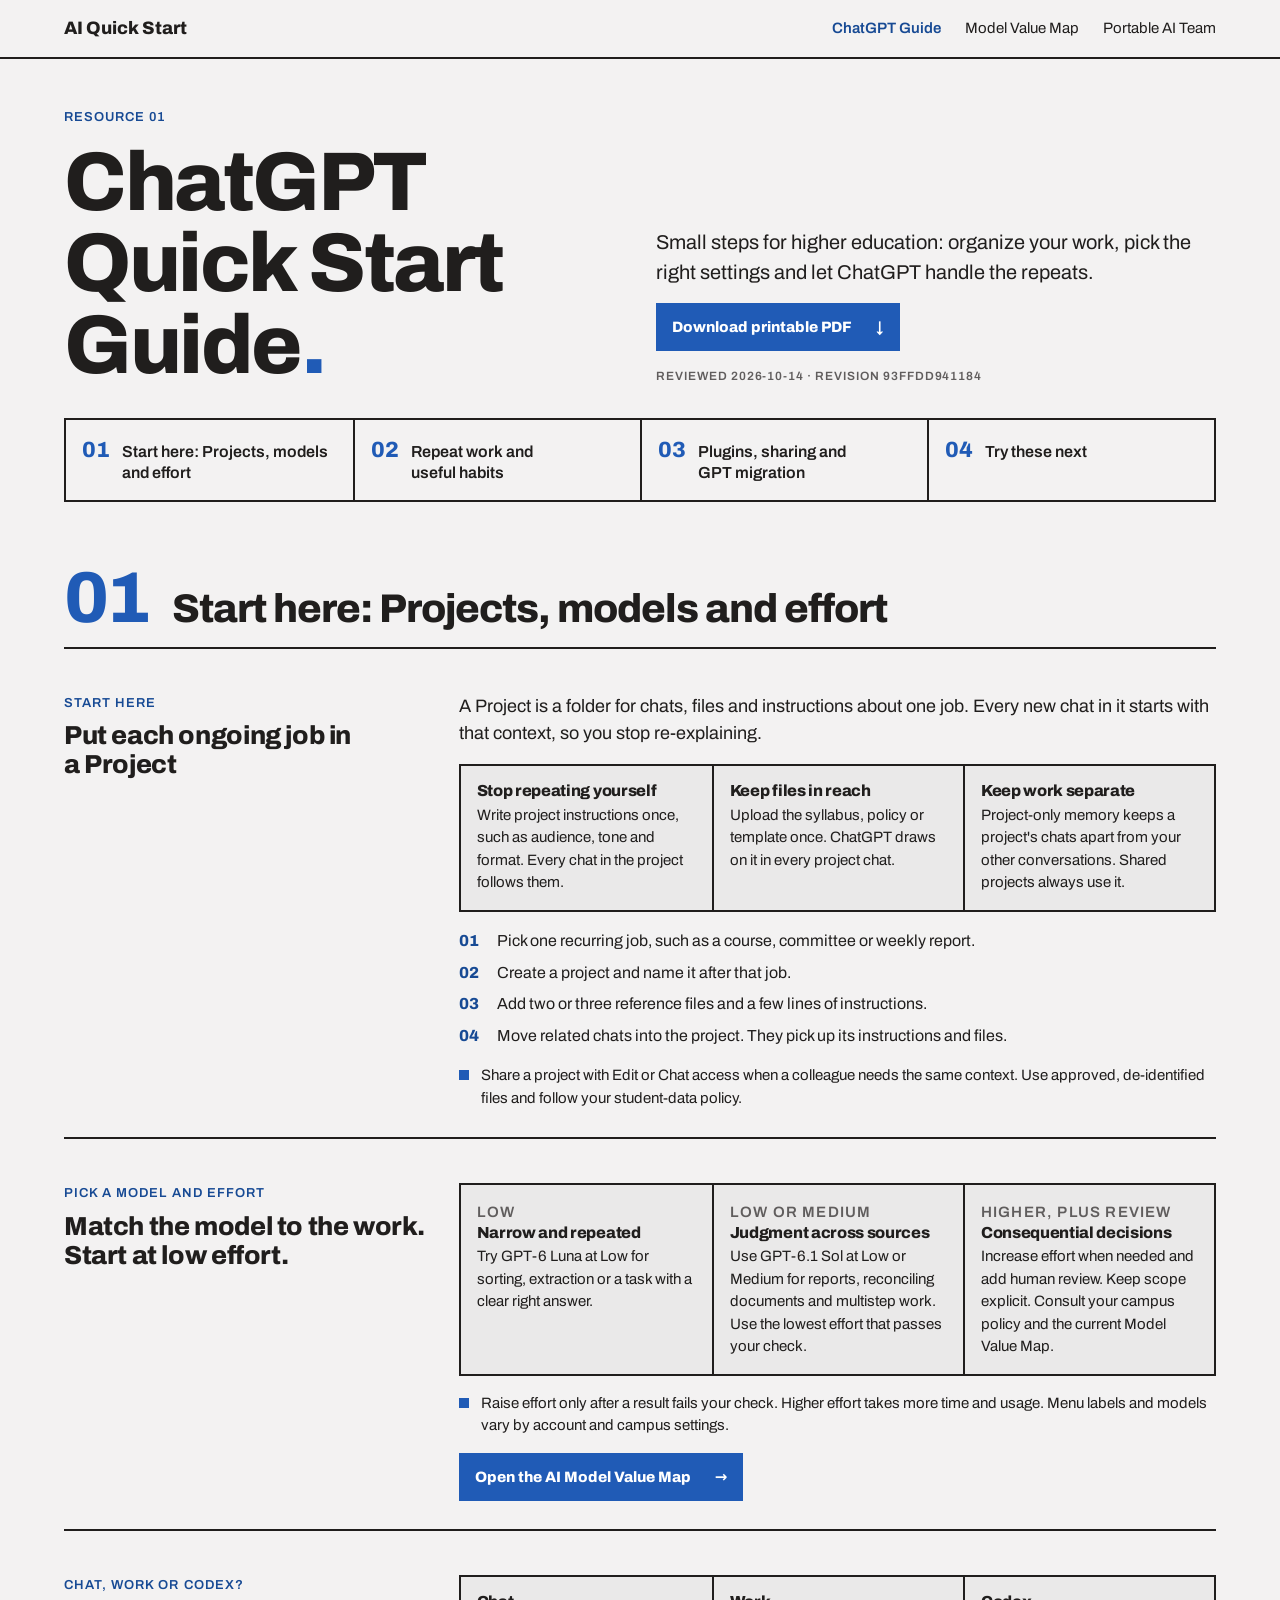
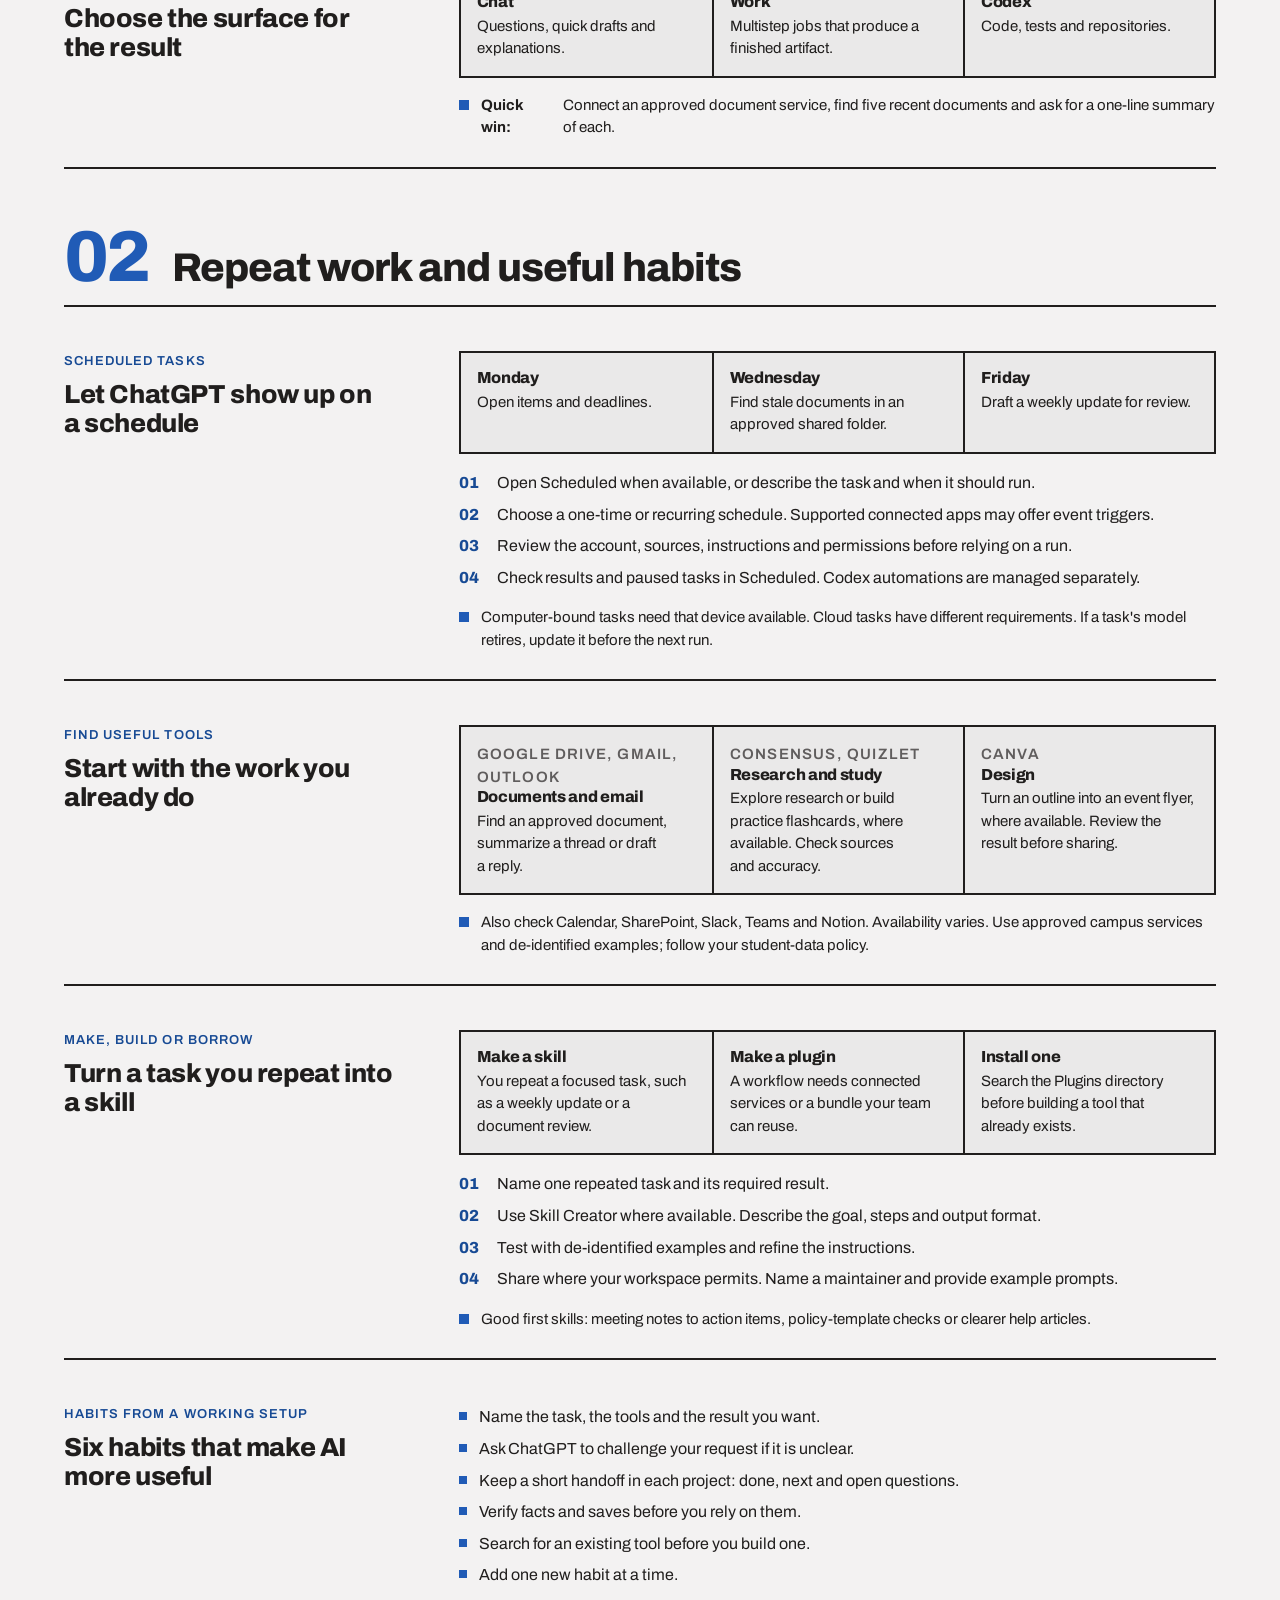
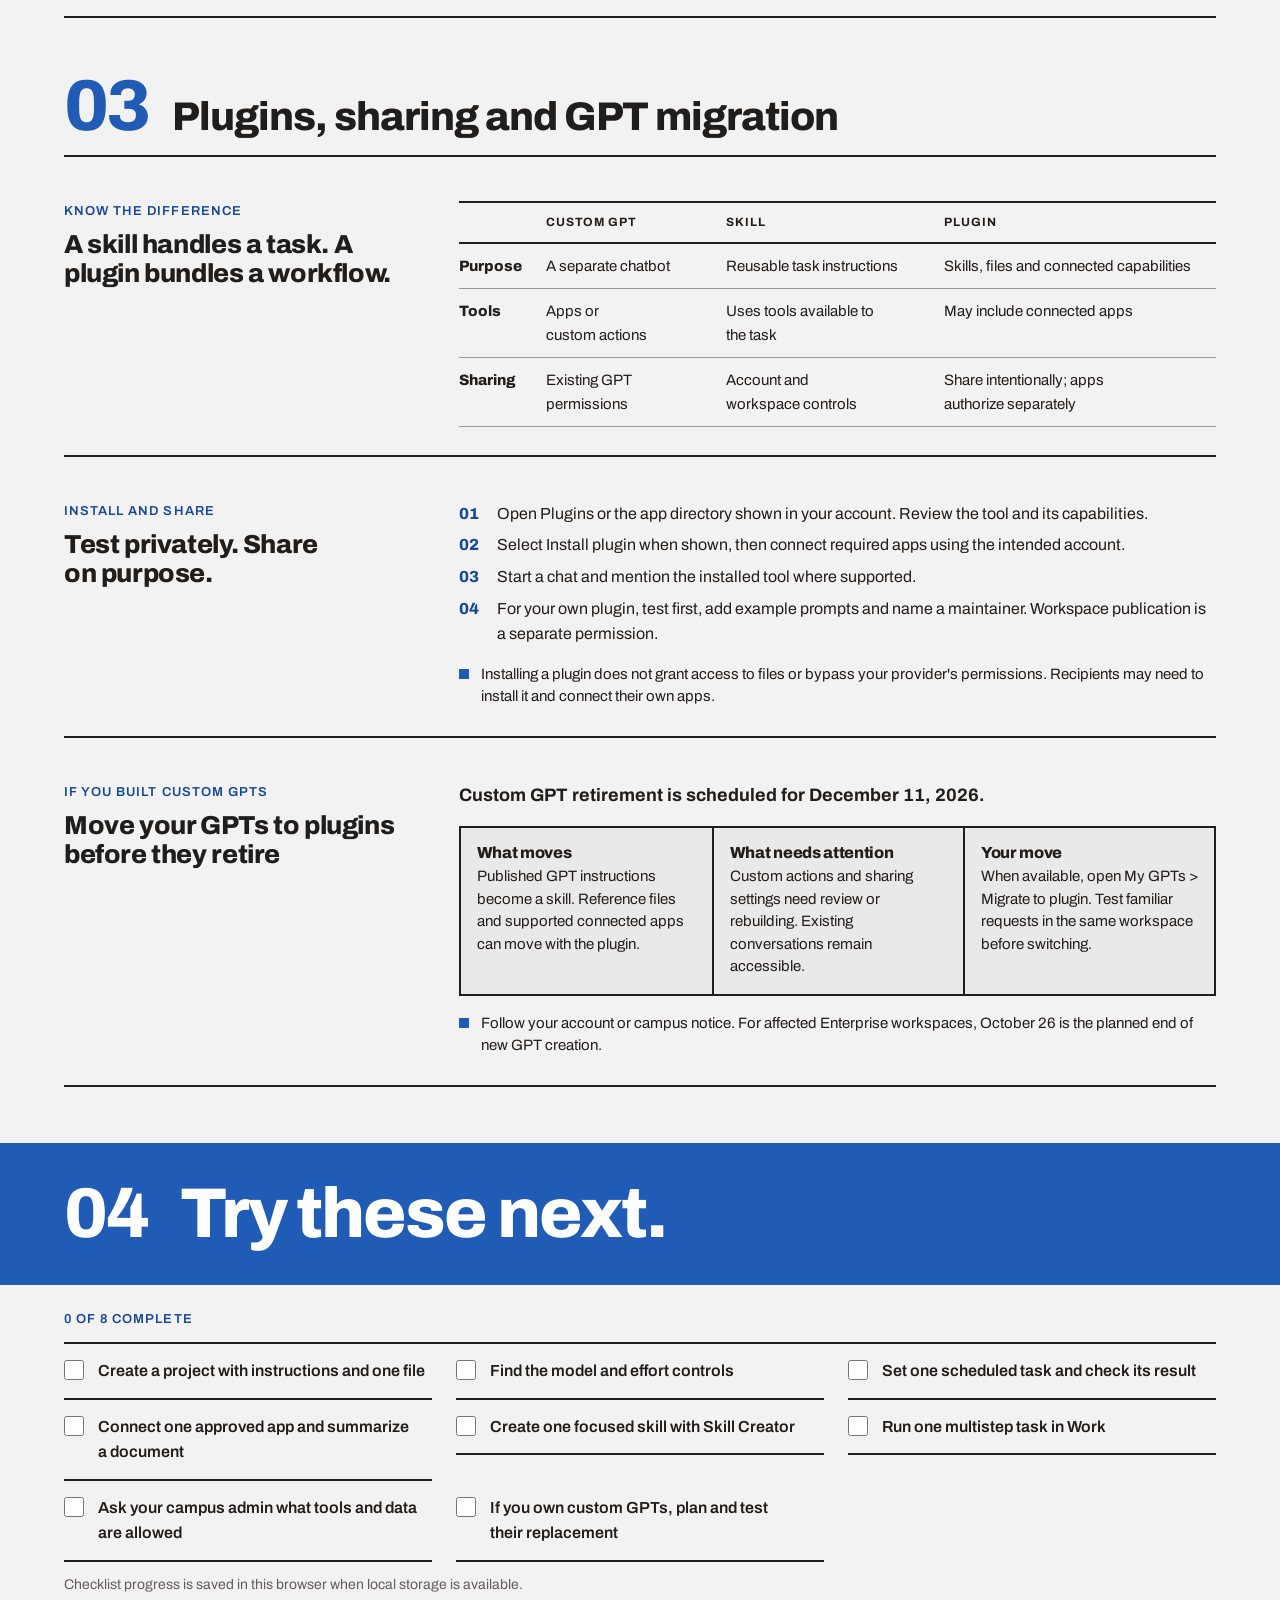
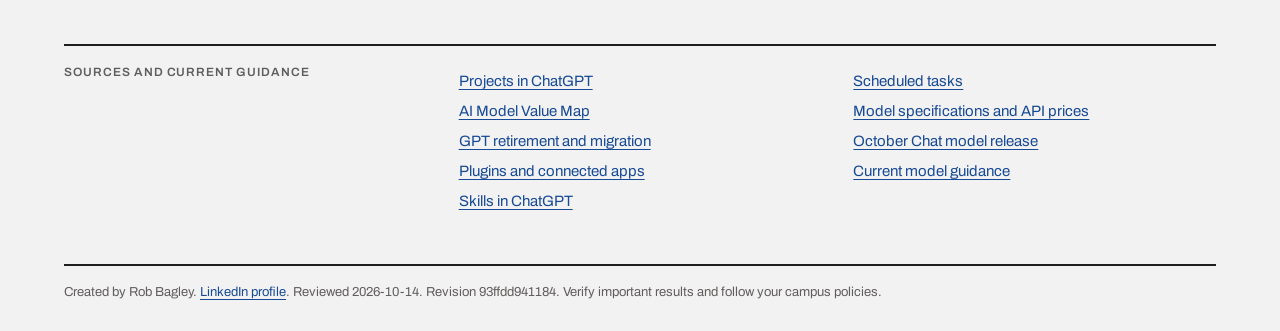
==== docs/chatgpt-quick-start-guide/index.html @ 32890294 "Redesign printable handout: first-week panel, numbered sections, step columns, callouts Layout follo" ====
<!doctype html><html lang="en"><head><meta charset="utf-8"><meta name="viewport" content="width=device-width,initial-scale=1"><title>ChatGPT Quick Start Guide</title><meta name="description" content="Small steps for higher education: organize your work, pick the right settings and let ChatGPT handle the repeats."><link rel="icon" href="../favicon.ico"><link rel="icon" type="image/svg+xml" href="../favicon.svg"><link rel="preload" href="../assets/fonts/archivo.woff2" as="font" type="font/woff2" crossorigin><link rel="stylesheet" href="../assets/rob-personal.css"><link rel="stylesheet" href="../assets/site.css"><script defer src="../assets/guide.js"></script></head><body><a class="rp-skip" href="#main">Skip to content</a><nav class="rp-nav" aria-label="Main"><a class="rp-brand" href="../index.html">AI Quick Start</a><a href="../chatgpt-quick-start-guide/" aria-current="page">ChatGPT Guide</a><a href="https://robbagley-afk.github.io/model-value-map/">Model Value Map</a><a href="https://your-portable-ai-team.airy-emu-9499.chatgpt.site/">Portable AI Team</a></nav><main id="main"><div class="rp-page"><section class="rp-hero"><div class="rp-hero-title"><div class="rp-kicker">Resource 01</div><h1 class="rp-display">ChatGPT Quick Start Guide<span class="rp-dot">.</span></h1></div><div class="guide-lede"><p class="rp-lede">Small steps for higher education: organize your work, pick the right settings and let ChatGPT handle the repeats.</p><a class="rp-btn rp-btn-primary no-print" href="../ChatGPT-Quick-Start-Guide.pdf">Download printable PDF<span aria-hidden="true">↓</span></a><p class="rp-label">Reviewed 2026-10-14 · Revision 93ffdd941184</p></div></section><nav class="rp-grid rp-boxed toc" aria-label="In this guide" style="--rp-cell:200px"><a href="#part-1"><span class="toc-num">01</span>Start here: Projects, models and effort</a><a href="#part-2"><span class="toc-num">02</span>Repeat work and useful habits</a><a href="#part-3"><span class="toc-num">03</span>Plugins, sharing and GPT migration</a><a href="#checklist"><span class="toc-num">04</span>Try these next</a></nav><article class="rp-section chapter" id="part-1"><div class="rp-section-head"><span class="rp-num">01</span><h2>Start here: Projects, models and effort</h2></div><section class="topic" id="projects"><div class="topic-head"><div class="rp-kicker">Start here</div><h3>Put each ongoing job in a Project</h3></div><div class="topic-body"><p class="intro">A Project is a folder for chats, files and instructions about one job. Every new chat in it starts with that context, so you stop re-explaining.</p><div class="rp-grid rp-boxed cards"><div class="rp-tinted"><h4>Stop repeating yourself</h4><p>Write project instructions once, such as audience, tone and format. Every chat in the project follows them.</p></div><div class="rp-tinted"><h4>Keep files in reach</h4><p>Upload the syllabus, policy or template once. ChatGPT draws on it in every project chat.</p></div><div class="rp-tinted"><h4>Keep work separate</h4><p>Project-only memory keeps a project&#x27;s chats apart from your other conversations. Shared projects always use it.</p></div></div><ol class="rp-steps"><li>Pick one recurring job, such as a course, committee or weekly report.</li><li>Create a project and name it after that job.</li><li>Add two or three reference files and a few lines of instructions.</li><li>Move related chats into the project. They pick up its instructions and files.</li></ol><p class="rp-note">Share a project with Edit or Chat access when a colleague needs the same context. Use approved, de-identified files and follow your student-data policy.</p></div></section><section class="topic" id="models"><div class="topic-head"><div class="rp-kicker">Pick a model and effort</div><h3>Match the model to the work. Start at low effort.</h3></div><div class="topic-body"><div class="rp-grid rp-boxed cards"><div class="rp-tinted"><p class="rp-label">Low</p><h4>Narrow and repeated</h4><p>Try GPT-6 Luna at Low for sorting, extraction or a task with a clear right answer.</p></div><div class="rp-tinted"><p class="rp-label">Low or Medium</p><h4>Judgment across sources</h4><p>Use GPT-6.1 Sol at Low or Medium for reports, reconciling documents and multistep work. Use the lowest effort that passes your check.</p></div><div class="rp-tinted"><p class="rp-label">Higher, plus review</p><h4>Consequential decisions</h4><p>Increase effort when needed and add human review. Keep scope explicit. Consult your campus policy and the current Model Value Map.</p></div></div><p class="rp-note">Raise effort only after a result fails your check. Higher effort takes more time and usage. Menu labels and models vary by account and campus settings.</p><p><a class="rp-btn rp-btn-primary" href="https://robbagley-afk.github.io/model-value-map/">Open the AI Model Value Map<span aria-hidden="true">→</span></a></p></div></section><section class="topic" id="modes"><div class="topic-head"><div class="rp-kicker">Chat, Work or Codex?</div><h3>Choose the surface for the result</h3></div><div class="topic-body"><div class="rp-grid rp-boxed cards"><div class="rp-tinted"><h4>Chat</h4><p>Questions, quick drafts and explanations.</p></div><div class="rp-tinted"><h4>Work</h4><p>Multistep jobs that produce a finished artifact.</p></div><div class="rp-tinted"><h4>Codex</h4><p>Code, tests and repositories.</p></div></div><p class="rp-note"><strong>Quick win:</strong> Connect an approved document service, find five recent documents and ask for a one-line summary of each.</p></div></section></article><article class="rp-section chapter" id="part-2"><div class="rp-section-head"><span class="rp-num">02</span><h2>Repeat work and useful habits</h2></div><section class="topic" id="schedule"><div class="topic-head"><div class="rp-kicker">Scheduled tasks</div><h3>Let ChatGPT show up on a schedule</h3></div><div class="topic-body"><div class="rp-grid rp-boxed cards"><div class="rp-tinted"><h4>Monday</h4><p>Open items and deadlines.</p></div><div class="rp-tinted"><h4>Wednesday</h4><p>Find stale documents in an approved shared folder.</p></div><div class="rp-tinted"><h4>Friday</h4><p>Draft a weekly update for review.</p></div></div><ol class="rp-steps"><li>Open Scheduled when available, or describe the task and when it should run.</li><li>Choose a one-time or recurring schedule. Supported connected apps may offer event triggers.</li><li>Review the account, sources, instructions and permissions before relying on a run.</li><li>Check results and paused tasks in Scheduled. Codex automations are managed separately.</li></ol><p class="rp-note">Computer-bound tasks need that device available. Cloud tasks have different requirements. If a task&#x27;s model retires, update it before the next run.</p></div></section><section class="topic" id="tools"><div class="topic-head"><div class="rp-kicker">Find useful tools</div><h3>Start with the work you already do</h3></div><div class="topic-body"><div class="rp-grid rp-boxed cards"><div class="rp-tinted"><p class="rp-label">Google Drive, Gmail, Outlook</p><h4>Documents and email</h4><p>Find an approved document, summarize a thread or draft a reply.</p></div><div class="rp-tinted"><p class="rp-label">Consensus, Quizlet</p><h4>Research and study</h4><p>Explore research or build practice flashcards, where available. Check sources and accuracy.</p></div><div class="rp-tinted"><p class="rp-label">Canva</p><h4>Design</h4><p>Turn an outline into an event flyer, where available. Review the result before sharing.</p></div></div><p class="rp-note">Also check Calendar, SharePoint, Slack, Teams and Notion. Availability varies. Use approved campus services and de-identified examples; follow your student-data policy.</p></div></section><section class="topic" id="build"><div class="topic-head"><div class="rp-kicker">Make, build or borrow</div><h3>Turn a task you repeat into a skill</h3></div><div class="topic-body"><div class="rp-grid rp-boxed cards"><div class="rp-tinted"><h4>Make a skill</h4><p>You repeat a focused task, such as a weekly update or a document review.</p></div><div class="rp-tinted"><h4>Make a plugin</h4><p>A workflow needs connected services or a bundle your team can reuse.</p></div><div class="rp-tinted"><h4>Install one</h4><p>Search the Plugins directory before building a tool that already exists.</p></div></div><ol class="rp-steps"><li>Name one repeated task and its required result.</li><li>Use Skill Creator where available. Describe the goal, steps and output format.</li><li>Test with de-identified examples and refine the instructions.</li><li>Share where your workspace permits. Name a maintainer and provide example prompts.</li></ol><p class="rp-note">Good first skills: meeting notes to action items, policy-template checks or clearer help articles.</p></div></section><section class="topic" id="habits"><div class="topic-head"><div class="rp-kicker">Habits from a working setup</div><h3>Six habits that make AI more useful</h3></div><div class="topic-body"><ul class="bullets"><li>Name the task, the tools and the result you want.</li><li>Ask ChatGPT to challenge your request if it is unclear.</li><li>Keep a short handoff in each project: done, next and open questions.</li><li>Verify facts and saves before you rely on them.</li><li>Search for an existing tool before you build one.</li><li>Add one new habit at a time.</li></ul></div></section></article><article class="rp-section chapter" id="part-3"><div class="rp-section-head"><span class="rp-num">03</span><h2>Plugins, sharing and GPT migration</h2></div><section class="topic" id="difference"><div class="topic-head"><div class="rp-kicker">Know the difference</div><h3>A skill handles a task. A plugin bundles a workflow.</h3></div><div class="topic-body"><div class="rp-table-wrap"><table class="rp-table"><thead><tr><th scope="col"></th><th scope="col">Custom GPT</th><th scope="col">Skill</th><th scope="col">Plugin</th></tr></thead><tbody><tr><th scope="row">Purpose</th><td>A separate chatbot</td><td>Reusable task instructions</td><td>Skills, files and connected capabilities</td></tr><tr><th scope="row">Tools</th><td>Apps or custom actions</td><td>Uses tools available to the task</td><td>May include connected apps</td></tr><tr><th scope="row">Sharing</th><td>Existing GPT permissions</td><td>Account and workspace controls</td><td>Share intentionally; apps authorize separately</td></tr></tbody></table></div></div></section><section class="topic" id="install"><div class="topic-head"><div class="rp-kicker">Install and share</div><h3>Test privately. Share on purpose.</h3></div><div class="topic-body"><ol class="rp-steps"><li>Open Plugins or the app directory shown in your account. Review the tool and its capabilities.</li><li>Select Install plugin when shown, then connect required apps using the intended account.</li><li>Start a chat and mention the installed tool where supported.</li><li>For your own plugin, test first, add example prompts and name a maintainer. Workspace publication is a separate permission.</li></ol><p class="rp-note">Installing a plugin does not grant access to files or bypass your provider&#x27;s permissions. Recipients may need to install it and connect their own apps.</p></div></section><section class="topic" id="migration"><div class="topic-head"><div class="rp-kicker">If you built custom GPTs</div><h3>Move your GPTs to plugins before they retire</h3></div><div class="topic-body"><p class="intro"><strong>Custom GPT retirement is scheduled for December 11, 2026.</strong></p><div class="rp-grid rp-boxed cards"><div class="rp-tinted"><h4>What moves</h4><p>Published GPT instructions become a skill. Reference files and supported connected apps can move with the plugin.</p></div><div class="rp-tinted"><h4>What needs attention</h4><p>Custom actions and sharing settings need review or rebuilding. Existing conversations remain accessible.</p></div><div class="rp-tinted"><h4>Your move</h4><p>When available, open My GPTs &gt; Migrate to plugin. Test familiar requests in the same workspace before switching.</p></div></div><p class="rp-note">Follow your account or campus notice. For affected Enterprise workspaces, October 26 is the planned end of new GPT creation.</p></div></section></article></div><section class="rp-band" id="checklist"><div class="rp-band-inner"><span class="rp-band-big" aria-hidden="true">04</span><h2 class="rp-band-big">Try these next.</h2></div></section><div class="rp-page after-band"><p class="rp-kicker progress" data-progress aria-live="polite">0 of 8 complete</p><ul class="checks"><li><label class="rp-check"><input type="checkbox" data-check="project"><span>Create a project with instructions and one file</span></label></li><li><label class="rp-check"><input type="checkbox" data-check="controls"><span>Find the model and effort controls</span></label></li><li><label class="rp-check"><input type="checkbox" data-check="schedule"><span>Set one scheduled task and check its result</span></label></li><li><label class="rp-check"><input type="checkbox" data-check="connect"><span>Connect one approved app and summarize a document</span></label></li><li><label class="rp-check"><input type="checkbox" data-check="skill"><span>Create one focused skill with Skill Creator</span></label></li><li><label class="rp-check"><input type="checkbox" data-check="work"><span>Run one multistep task in Work</span></label></li><li><label class="rp-check"><input type="checkbox" data-check="policy"><span>Ask your campus admin what tools and data are allowed</span></label></li><li><label class="rp-check"><input type="checkbox" data-check="migrate"><span>If you own custom GPTs, plan and test their replacement</span></label></li></ul><p class="meta">Checklist progress is saved in this browser when local storage is available.</p><section class="sources"><h2 class="rp-label">Sources and current guidance</h2><ul class="source-list"><li><a href="https://help.openai.com/en/articles/10169521-projects-in-chatgpt">Projects in ChatGPT</a></li><li><a href="https://robbagley-afk.github.io/model-value-map/">AI Model Value Map</a></li><li><a href="https://help.openai.com/en/articles/20001519-custom-gpt-retirement-and-migration-faq">GPT retirement and migration</a></li><li><a href="https://help.openai.com/en/articles/20001256-plugins-in-chatgpt">Plugins and connected apps</a></li><li><a href="https://help.openai.com/en/articles/20001066-skills-in-chatgpt">Skills in ChatGPT</a></li><li><a href="https://help.openai.com/en/articles/10291617-scheduled-tasks-in-chatgpt">Scheduled tasks</a></li><li><a href="https://developers.openai.com/api/docs/models">Model specifications and API prices</a></li><li><a href="https://deploymentsafety.openai.com/gpt-6-october/model-data-and-training">October Chat model release</a></li><li><a href="https://robbagley-afk.github.io/model-value-map/guidance.md">Current model guidance</a></li></ul></section></div></main><footer class="rp-footer">Created by Rob Bagley. <a href="https://www.linkedin.com/in/robbagley/">LinkedIn profile</a>. Reviewed 2026-10-14. Revision 93ffdd941184. Verify important results and follow your campus policies.</footer></body></html>
---- docs/assets/rob-personal.css ----
/* Rob's Personal Projects — style sheet v1.0 (2026-10-11).
   Modernist structure (Archivo, 2px rules, square corners, flush-left labels)
   with one blue accent. Every value lives in the tokens below; see README.md.
   Fonts: self-host fonts/archivo.woff2 next to this file (SIL OFL), so pages
   make no third-party requests. Class prefix rp- avoids collisions. */
@font-face{font-family:"Archivo";font-style:normal;font-weight:100 900;font-display:swap;src:url(fonts/archivo.woff2) format("woff2")}
@font-face{font-family:"Archivo";font-style:italic;font-weight:100 900;font-display:swap;src:url(fonts/archivo-italic.woff2) format("woff2")}

:root{
  /* ground and ink */
  --rp-bg:#f3f2f2;            /* page */
  --rp-surface:#eae9e9;       /* prompt boxes, tinted cells */
  --rp-ink:#201e1d;           /* text, 2px rules, ink panels */
  --rp-muted:#605d5d;         /* secondary text, 5.8:1 on bg */
  --rp-rule:#201e1d;          /* structural rules are ink, 2px */
  --rp-rule-soft:#9b9797;     /* row rules inside a table or cell */
  /* the one accent */
  --rp-accent:#205bb6;        /* marks, numbers, bands, button fill; white on it 6.5:1 */
  --rp-accent-text:#174a94;   /* links and small accent text, 7.7:1 on bg */
  --rp-accent-deep:#172441;   /* hover and pressed */
  --rp-on-accent:#ffffff;
  /* chart series: fixed order, never cycled. Validated with the dataviz
     checker on #f3f2f2: CVD worst 9.1, normal-vision worst 22.9. Three sit
     under 3:1 on the ground, so every mark gets a 1px ink outline plus a
     legend and direct labels. */
  --rp-series-1:#2a78d6;      /* blue */
  --rp-series-2:#eb6834;      /* orange */
  --rp-series-3:#1baf7a;      /* aqua */
  --rp-series-4:#eda100;      /* yellow */
  --rp-series-outline:#201e1d;
  /* type */
  --rp-font:"Archivo",system-ui,-apple-system,"Segoe UI",sans-serif;
  --rp-w-body:400;--rp-w-label:600;--rp-w-head:800;
  /* space (4px base) and shape */
  --rp-s1:4px;--rp-s2:8px;--rp-s3:12px;--rp-s4:16px;--rp-s5:20px;--rp-s6:24px;--rp-s8:32px;--rp-s10:40px;--rp-s12:48px;--rp-s14:56px;
  --rp-radius:0;              /* never round a corner */
  --rp-max:1200px;
  --rp-gutter:24px;
}
/* Dark theme: opt in with data-theme="dark" on <html>; tokens re-stepped and checked */
:root[data-theme="dark"]{
  --rp-bg:#171615;--rp-surface:#222120;--rp-ink:#f3f2f2;--rp-muted:#b8b4b4;--rp-rule:#f3f2f2;--rp-rule-soft:#5d5a59;
  --rp-accent:#2a64c4;--rp-accent-text:#7fa8ec;--rp-accent-deep:#5b8fe0;--rp-on-accent:#ffffff;
  --rp-series-1:#3987e5;--rp-series-2:#d95926;--rp-series-3:#199e70;--rp-series-4:#c98500;--rp-series-outline:#f3f2f2;
}

/* — base — */
*,*::before,*::after{box-sizing:border-box}
body{margin:0;background:var(--rp-bg);color:var(--rp-ink);font:var(--rp-w-body) 16px/1.6 var(--rp-font);text-wrap:pretty}
h1,h2,h3,h4{font-family:var(--rp-font);font-weight:var(--rp-w-head);line-height:1.1;letter-spacing:-.02em;margin:0}
p{margin:0}
a{color:var(--rp-accent-text);text-underline-offset:3px}
a:hover{color:var(--rp-accent-deep)}
:focus-visible{outline:2px solid var(--rp-accent);outline-offset:2px}
::selection{background:color-mix(in srgb,var(--rp-accent) 25%,transparent)}
@media (prefers-reduced-motion:reduce){*{scroll-behavior:auto!important}}
.rp-skip{position:absolute;left:12px;top:-100px;background:var(--rp-bg);padding:12px;z-index:2}
.rp-skip:focus{top:12px}
.rp-page{max-width:var(--rp-max);margin:0 auto;padding:0 var(--rp-gutter)}

/* — chrome — */
.rp-backlink{background:var(--rp-ink);padding:var(--rp-s2) max(var(--rp-gutter),calc((100% - var(--rp-max))/2 + var(--rp-gutter)));font-size:13px}
.rp-backlink a{color:var(--rp-bg);text-decoration:none}
.rp-nav{display:flex;flex-wrap:wrap;align-items:center;gap:var(--rp-s2) var(--rp-s6);padding:14px max(var(--rp-gutter),calc((100% - var(--rp-max))/2 + var(--rp-gutter)));border-bottom:2px solid var(--rp-rule)}
.rp-nav a{color:var(--rp-ink);text-decoration:none;font-size:15px;white-space:nowrap}
.rp-nav a:hover{color:var(--rp-accent-text);text-decoration:underline}
.rp-nav a[aria-current=page]{color:var(--rp-accent-text);font-weight:var(--rp-w-label)}
.rp-nav .rp-brand{margin-right:auto;font-size:18px;font-weight:var(--rp-w-head);color:var(--rp-ink)}
.rp-footer{width:calc(100% - 2*var(--rp-gutter));max-width:calc(var(--rp-max) - 2*var(--rp-gutter));margin:var(--rp-s12) auto 0;padding:var(--rp-s4) 0 28px;border-top:2px solid var(--rp-rule);font-size:13px;color:var(--rp-muted)}

/* — hero — */
.rp-hero{display:grid;grid-template-columns:repeat(auto-fit,minmax(min(100%,460px),1fr));gap:var(--rp-s6) var(--rp-s8);padding:var(--rp-s12) 0 var(--rp-s8);align-items:end}
.rp-hero-title{display:flex;flex-direction:column;gap:14px}
.rp-display{font-size:clamp(44px,6.5vw,88px);line-height:.98;letter-spacing:-.03em}
.rp-display .rp-line{display:block}
.rp-dot{color:var(--rp-accent)}  /* the accent period that ends a display title */
.rp-kicker{font-size:13px;font-weight:var(--rp-w-label);letter-spacing:.08em;text-transform:uppercase;color:var(--rp-accent-text)}
.rp-label{font-size:12px;font-weight:var(--rp-w-label);letter-spacing:.08em;text-transform:uppercase;color:var(--rp-muted)}
.rp-lede{font-size:20px;line-height:1.5;max-width:540px}

/* — sections — */
.rp-section{padding-top:var(--rp-s14);display:flex;flex-direction:column;gap:var(--rp-s4)}
.rp-section-head{display:flex;align-items:baseline;gap:var(--rp-s6);padding-bottom:var(--rp-s4);border-bottom:2px solid var(--rp-rule)}
.rp-num{font-size:72px;font-weight:var(--rp-w-head);line-height:.9;letter-spacing:-.04em;color:var(--rp-accent);font-variant-numeric:tabular-nums}
.rp-section-head h2{font-size:clamp(28px,3.4vw,40px);line-height:1.05;letter-spacing:-.025em}
.rp-bar{display:flex;justify-content:space-between;flex-wrap:wrap;gap:var(--rp-s2);border-top:2px solid var(--rp-rule);padding:10px 0;font-size:13px;font-weight:var(--rp-w-label);letter-spacing:.08em;text-transform:uppercase}

/* — the visible grid: equal cells divided by 2px rules — */
.rp-grid{display:grid;grid-template-columns:repeat(auto-fit,minmax(var(--rp-cell,260px),1fr));border-top:2px solid var(--rp-rule);border-bottom:2px solid var(--rp-rule)}
.rp-grid>*{padding:var(--rp-s6);border-left:2px solid var(--rp-rule);min-width:0}
.rp-grid>*:first-child{border-left:0;padding-left:0}
.rp-grid>*:last-child{padding-right:0}
.rp-grid.rp-boxed{border:2px solid var(--rp-rule)}
.rp-grid.rp-boxed>*{padding:var(--rp-s4)}
.rp-grid.rp-boxed>*:first-child{padding-left:var(--rp-s4)}
.rp-grid.rp-boxed>*:last-child{padding-right:var(--rp-s4)}
@media (max-width:700px){.rp-grid>*{border-left:0;padding-left:0;padding-right:0;border-top:2px solid var(--rp-rule)}.rp-grid>*:first-child{border-top:0}}
.rp-tinted{background:var(--rp-surface)}

/* — fields: the accent band and the ink panel. Only large text on a band — */
.rp-band{background:var(--rp-accent);color:var(--rp-on-accent)}
.rp-band-inner{max-width:var(--rp-max);margin:0 auto;padding:36px var(--rp-gutter);display:flex;flex-wrap:wrap;gap:var(--rp-s2) var(--rp-s8);align-items:baseline}
.rp-band-big{font-size:clamp(40px,5.5vw,76px);font-weight:var(--rp-w-head);line-height:1;letter-spacing:-.03em}
.rp-panel{background:var(--rp-ink);color:var(--rp-bg);padding:var(--rp-s6)}
.rp-panel a{color:var(--rp-bg)}

/* — buttons: square, label flush left, trailing glyph at the far right — */
.rp-btn{display:inline-flex;justify-content:space-between;align-items:center;gap:var(--rp-s6);min-width:220px;min-height:48px;padding:12px 16px;border:0;border-radius:var(--rp-radius);font:var(--rp-w-head) 15px/1.25 var(--rp-font);text-align:left;text-decoration:none;cursor:pointer}
.rp-btn-primary{background:var(--rp-accent);color:var(--rp-on-accent)}
.rp-btn-primary:hover{background:var(--rp-accent-deep);color:var(--rp-on-accent)}
.rp-btn-secondary{background:transparent;color:var(--rp-ink);box-shadow:inset 0 0 0 2px var(--rp-ink)}
.rp-btn-secondary:hover{background:var(--rp-ink);color:var(--rp-bg)}
.rp-btn-on-band{background:var(--rp-bg);color:var(--rp-ink)}
.rp-btn-block{display:flex;width:100%}
.rp-link{font-size:15px;font-weight:var(--rp-w-label)}

/* — content pieces — */
.rp-note{display:flex;gap:var(--rp-s3);font-size:15px;line-height:1.5}
.rp-note::before{content:"";flex:0 0 10px;height:10px;margin-top:6px;background:var(--rp-accent)}
.rp-steps{margin:0;padding:0;list-style:none;counter-reset:rp;display:flex;flex-direction:column;gap:6px}
.rp-steps>li{counter-increment:rp;display:flex;gap:14px;align-items:baseline}
.rp-steps>li::before{content:counter(rp,decimal-leading-zero);flex:0 0 24px;font-weight:var(--rp-w-head);color:var(--rp-accent-text);font-variant-numeric:tabular-nums}
.rp-tag{display:inline-block;font-size:11px;font-weight:var(--rp-w-head);letter-spacing:.08em;text-transform:uppercase;padding:3px 8px;border:2px solid var(--rp-accent-text);color:var(--rp-accent-text)}
.rp-table-wrap{overflow-x:auto}
.rp-table{border-collapse:collapse;width:100%;font-size:15px}
.rp-table th,.rp-table td{text-align:left;vertical-align:top;padding:10px 12px;border-bottom:1px solid var(--rp-rule-soft)}
.rp-table th:first-child,.rp-table td:first-child{padding-left:0}
.rp-table thead th{font-size:12px;letter-spacing:.08em;text-transform:uppercase;border-top:2px solid var(--rp-rule);border-bottom:2px solid var(--rp-rule)}
.rp-table tbody th{font-weight:var(--rp-w-head)}
.rp-prompt{border:2px solid var(--rp-rule)}
.rp-prompt>header{display:flex;justify-content:space-between;align-items:center;gap:var(--rp-s4);padding-left:var(--rp-s4);border-bottom:2px solid var(--rp-rule);font-weight:var(--rp-w-head)}
.rp-prompt>pre,.rp-prompt>p{margin:0;padding:14px var(--rp-s4);background:var(--rp-surface);font:15px/1.55 var(--rp-font);white-space:pre-wrap;max-height:220px;overflow:auto}
.rp-check{display:flex;gap:14px;align-items:flex-start;min-height:48px;padding:14px 0;border-bottom:2px solid var(--rp-rule);font-weight:var(--rp-w-label);cursor:pointer}
.rp-check input{width:20px;height:20px;margin:2px 0 0;flex-shrink:0;accent-color:var(--rp-accent)}

/* — charts: series marks outlined so light hues stay findable — */
.rp-mark-1{fill:var(--rp-series-1)}.rp-mark-2{fill:var(--rp-series-2)}.rp-mark-3{fill:var(--rp-series-3)}.rp-mark-4{fill:var(--rp-series-4)}
.rp-mark-1,.rp-mark-2,.rp-mark-3,.rp-mark-4{stroke:var(--rp-series-outline);stroke-width:1}

@media (max-width:650px){:root{--rp-gutter:16px}.rp-num{font-size:52px}.rp-nav{gap:var(--rp-s2) var(--rp-s4)}}
@media print{body{background:#fff}.rp-skip,.rp-nav,.rp-backlink{display:none}.rp-band{print-color-adjust:exact;-webkit-print-color-adjust:exact}}
---- docs/assets/site.css ----
/* AI Quick Start page layer. Tokens and components come from rob-personal.css
   (style-guide/), loaded first; this file only places them for these pages. */
html{scroll-behavior:smooth}

/* home: three equal resource cells sized to fit one desktop screen */
.home .rp-hero{padding:var(--rp-s8) 0 28px}
.home .rp-footer{margin-top:var(--rp-s6)}
.bar-title{font-size:13px;font-weight:var(--rp-w-label);letter-spacing:.08em;line-height:inherit}
.muted{color:var(--rp-muted)}
.resources{border-top:2px solid var(--rp-rule)}
.resource{display:flex;flex-direction:column;gap:var(--rp-s3);padding-top:var(--rp-s5);padding-bottom:var(--rp-s5)}
.resource .rp-num{font-size:44px;line-height:1;letter-spacing:-.02em}
.resource h2{font-size:26px;line-height:1.12;letter-spacing:-.015em;min-height:58px}
.resource .what{flex:1;display:flex;flex-direction:column;gap:6px;border-top:2px solid var(--rp-rule);padding-top:var(--rp-s3)}
.resource .name{font-size:22px;line-height:1.25;font-weight:var(--rp-w-head);color:var(--rp-accent-text)}
.resource .what p{font-size:16px;line-height:1.55}

/* guide */
.guide-lede{display:flex;flex-direction:column;gap:var(--rp-s4);align-items:flex-start}
.toc{margin-bottom:var(--rp-s2)}
.toc a{display:flex;gap:var(--rp-s3);align-items:baseline;min-height:48px;color:var(--rp-ink);text-decoration:none;font-weight:var(--rp-w-label);line-height:1.3}
.toc a:hover{color:var(--rp-accent-text)}
.toc-num{font-size:22px;font-weight:var(--rp-w-head);color:var(--rp-accent)}
.chapter{scroll-margin-top:16px}
.topic{display:grid;grid-template-columns:repeat(auto-fit,minmax(min(100%,300px),1fr));gap:var(--rp-s4) var(--rp-s8);padding:28px 0;border-bottom:2px solid var(--rp-rule);scroll-margin-top:16px}
.topic-head{display:flex;flex-direction:column;gap:var(--rp-s2)}
.topic-head h3{font-size:26px;line-height:1.12;letter-spacing:-.015em}
.topic-body{grid-column:span 2;min-width:0;display:flex;flex-direction:column;gap:var(--rp-s4)}
.topic-body .intro{font-size:18px;line-height:1.55}
.cards{--rp-cell:180px}
.cards h4{font-size:16px;margin-bottom:4px}
.cards p{font-size:15px;line-height:1.5}
.bullets{margin:0;padding:0;list-style:none;display:flex;flex-direction:column;gap:6px}
.bullets li{display:flex;gap:var(--rp-s3)}
.bullets li::before{content:"";flex:0 0 8px;height:8px;margin-top:8px;background:var(--rp-accent)}
#checklist{margin-top:var(--rp-s14);scroll-margin-top:0}
.after-band{padding-top:var(--rp-s6)}
.checks{margin:var(--rp-s3) 0 0;padding:0;list-style:none;display:grid;grid-template-columns:repeat(auto-fit,minmax(280px,1fr));column-gap:var(--rp-s6);border-top:2px solid var(--rp-rule)}
.meta{margin-top:var(--rp-s3);font-size:14px;color:var(--rp-muted)}
.sources{display:grid;grid-template-columns:repeat(auto-fit,minmax(min(100%,300px),1fr));gap:var(--rp-s4) var(--rp-s8);margin-top:var(--rp-s12);padding-top:var(--rp-s5);border-top:2px solid var(--rp-rule)}
.source-list{grid-column:span 2;margin:0;padding:0;list-style:none;columns:2 240px;column-gap:var(--rp-s8);font-size:15px}
.source-list li{break-inside:avoid;padding:3px 0}
@media (max-width:700px){.topic-body,.source-list{grid-column:auto}.resource h2{min-height:0}}

@media print{
  body{font-size:11pt}
  .no-print,.toc,.rp-footer{display:none}
  .chapter{break-before:page}
  .chapter:first-of-type{break-before:auto}
  .cards>*,.rp-note{break-inside:avoid}
  .rp-band-inner{padding:12px 0}
}

/* Hero byline: visible but secondary to the lede */
.rp-byline{margin-top:14px;font-size:14px;letter-spacing:.04em;color:var(--rp-accent-text)}
.rp-byline strong{font-weight:var(--rp-w-label)}
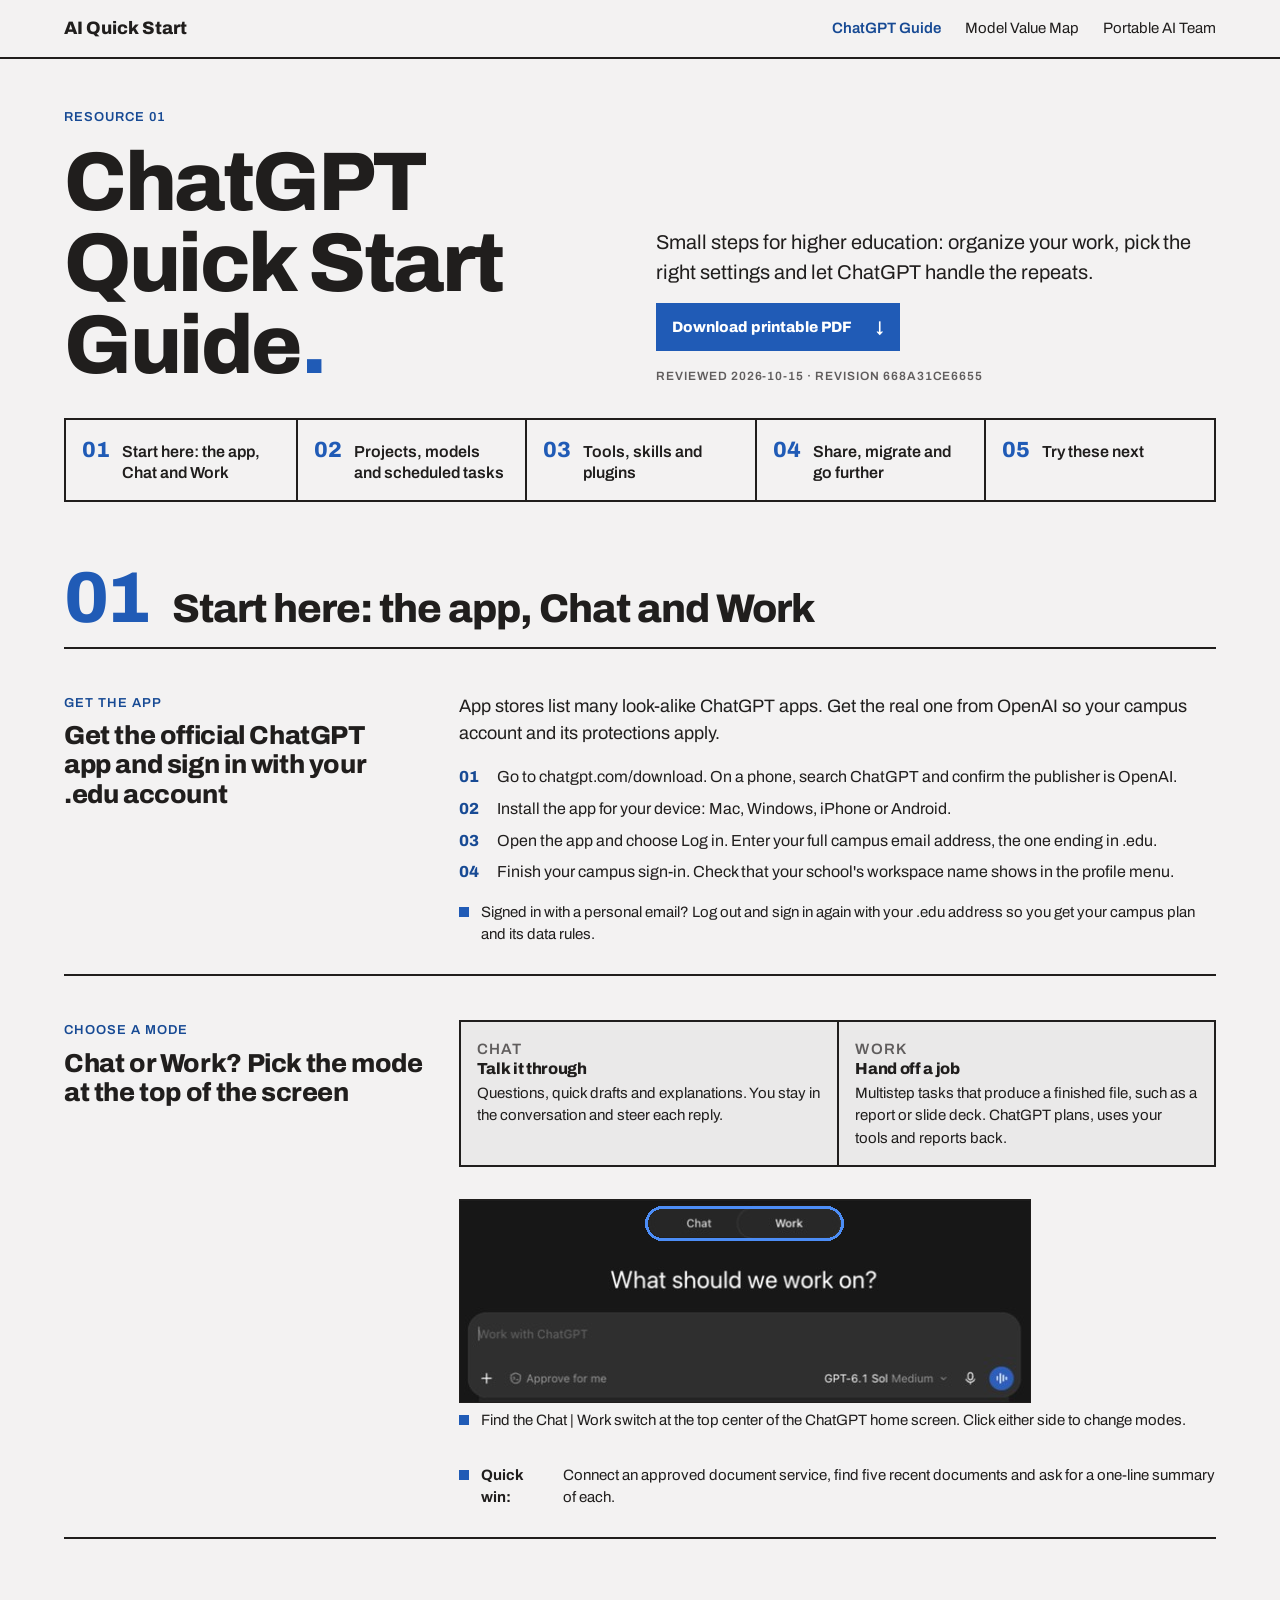
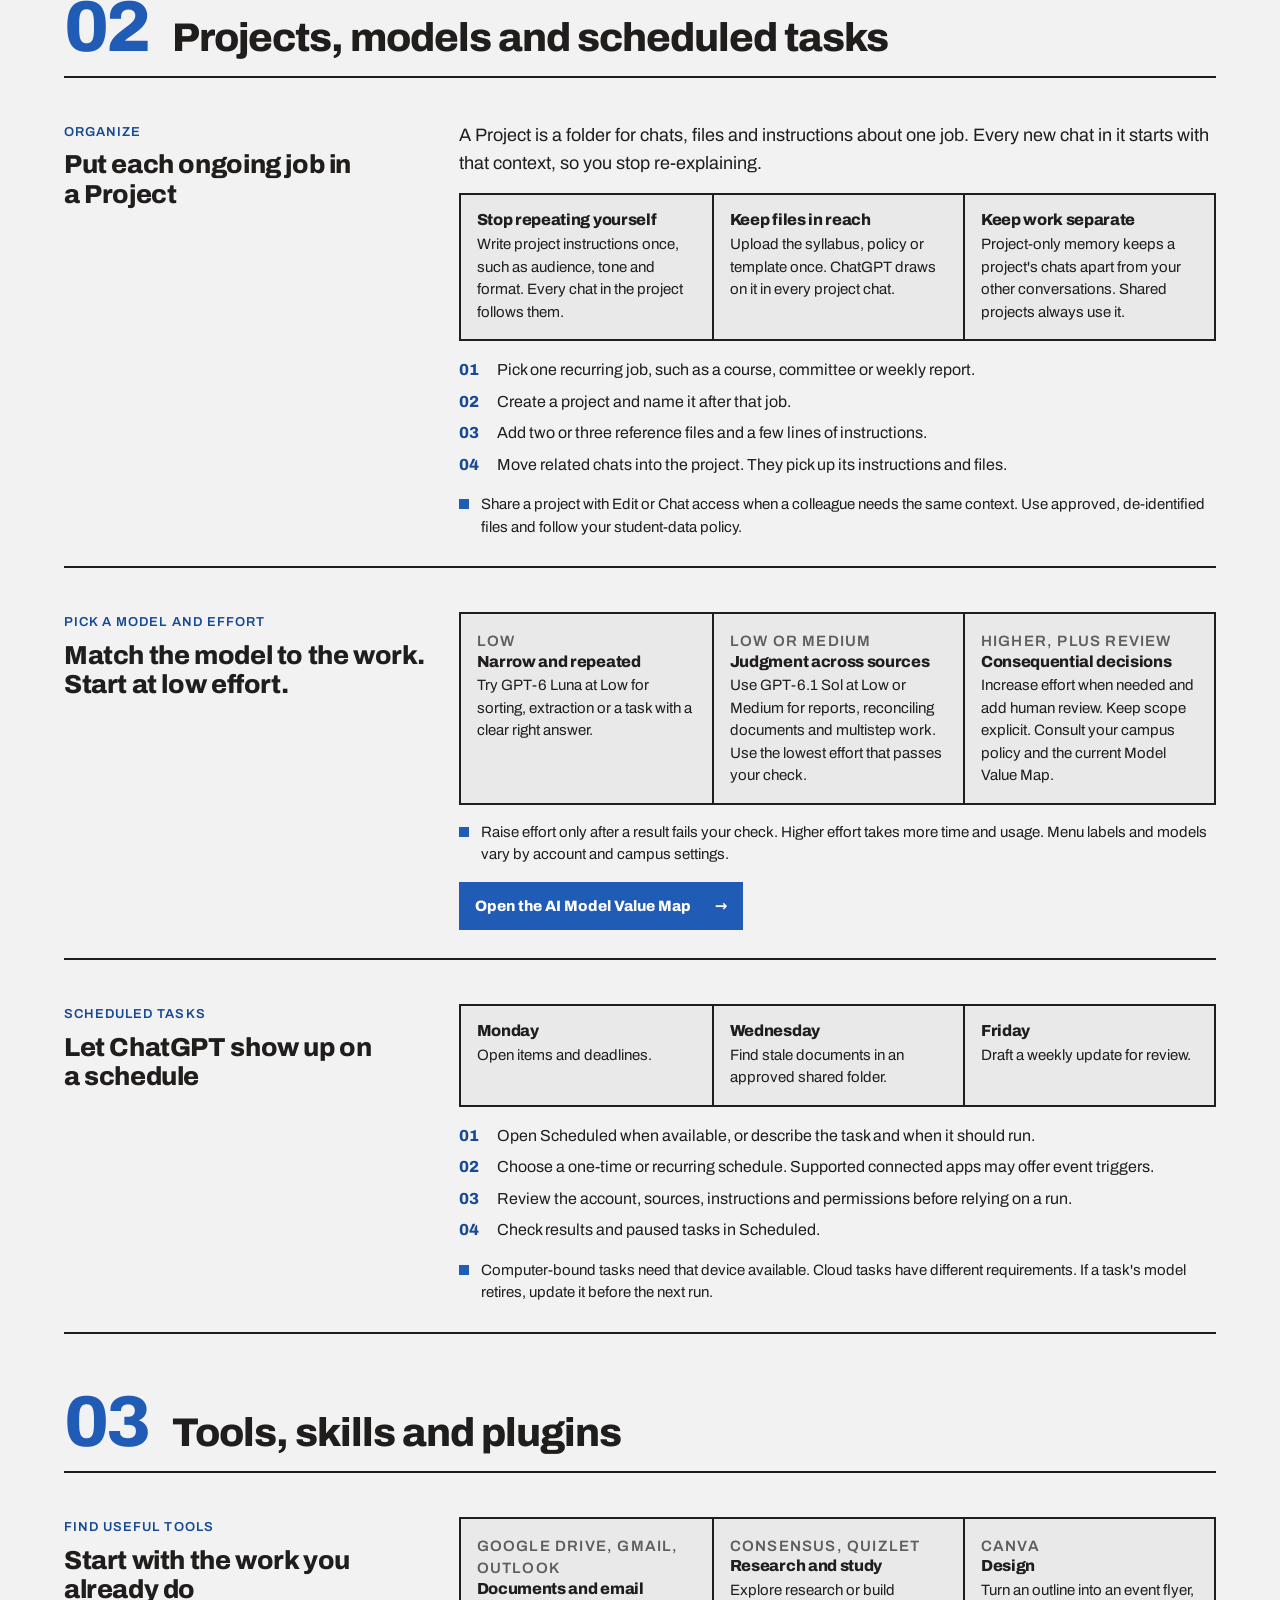
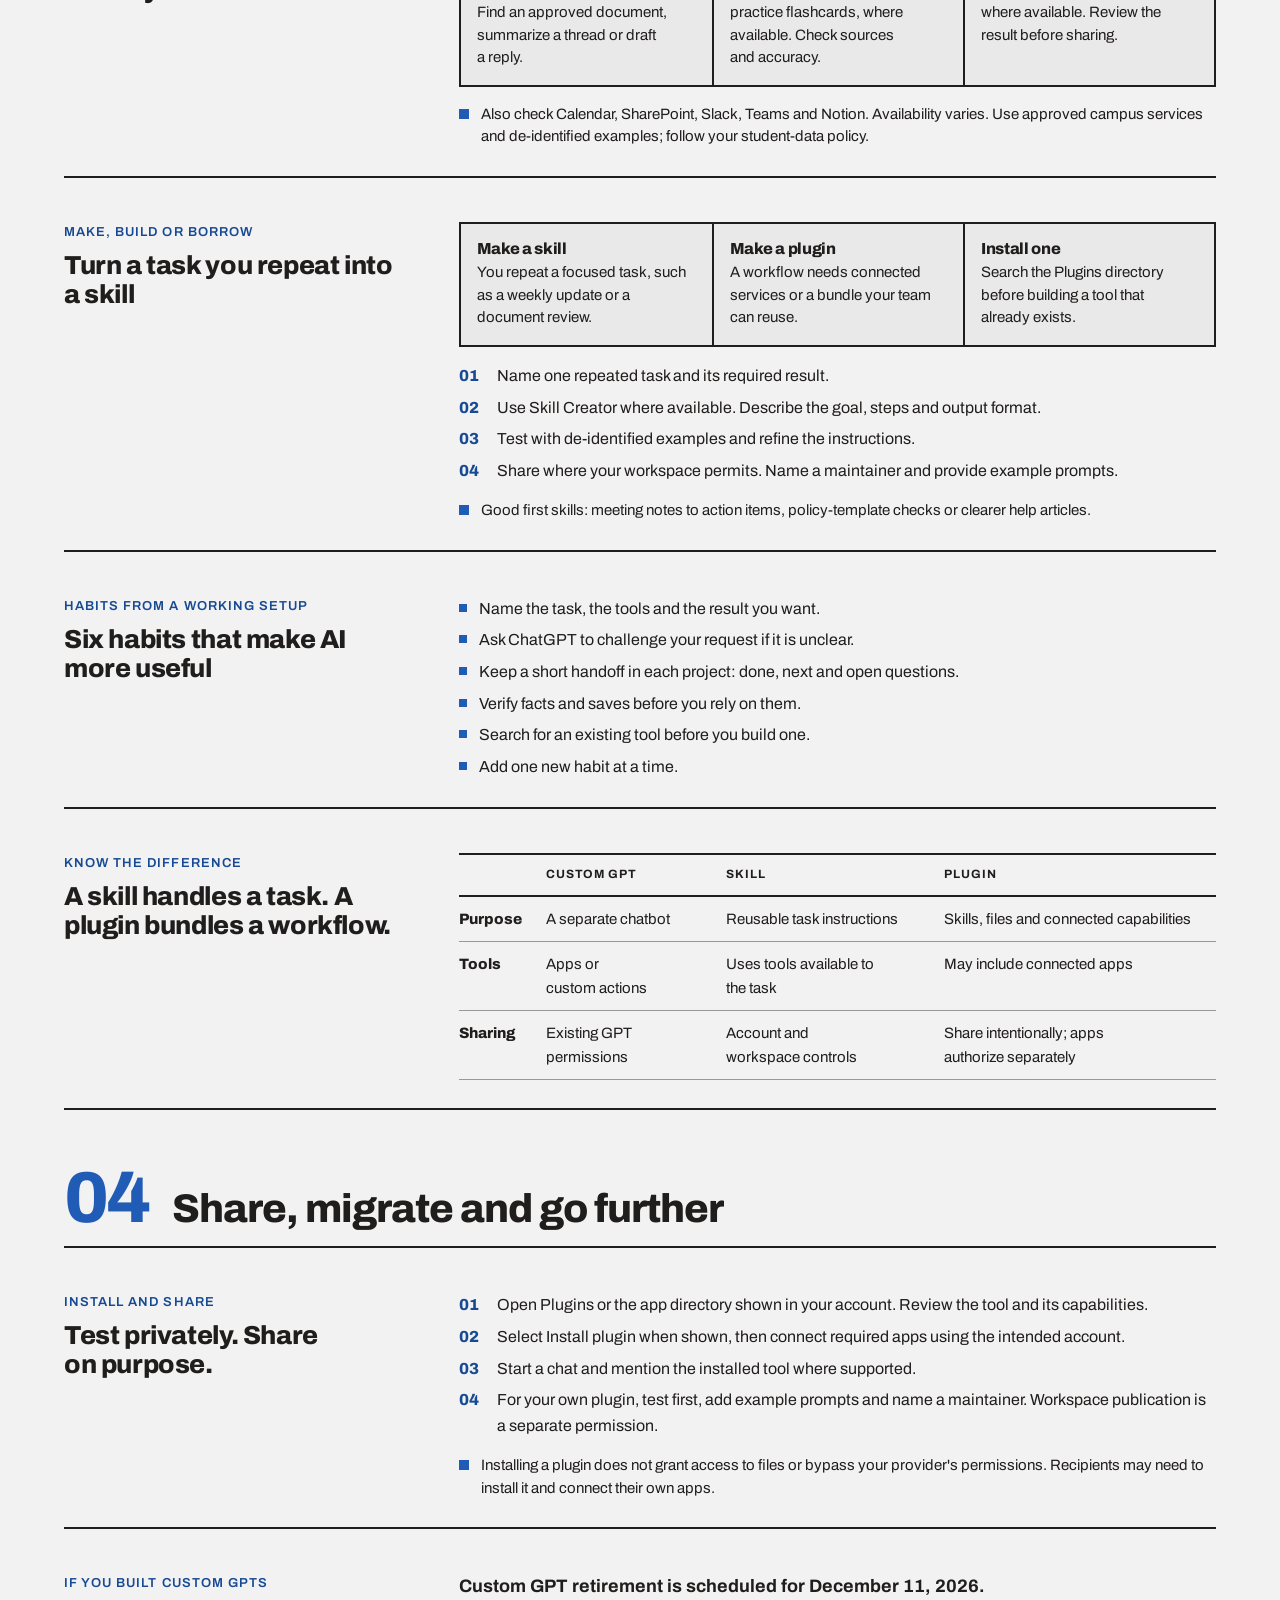
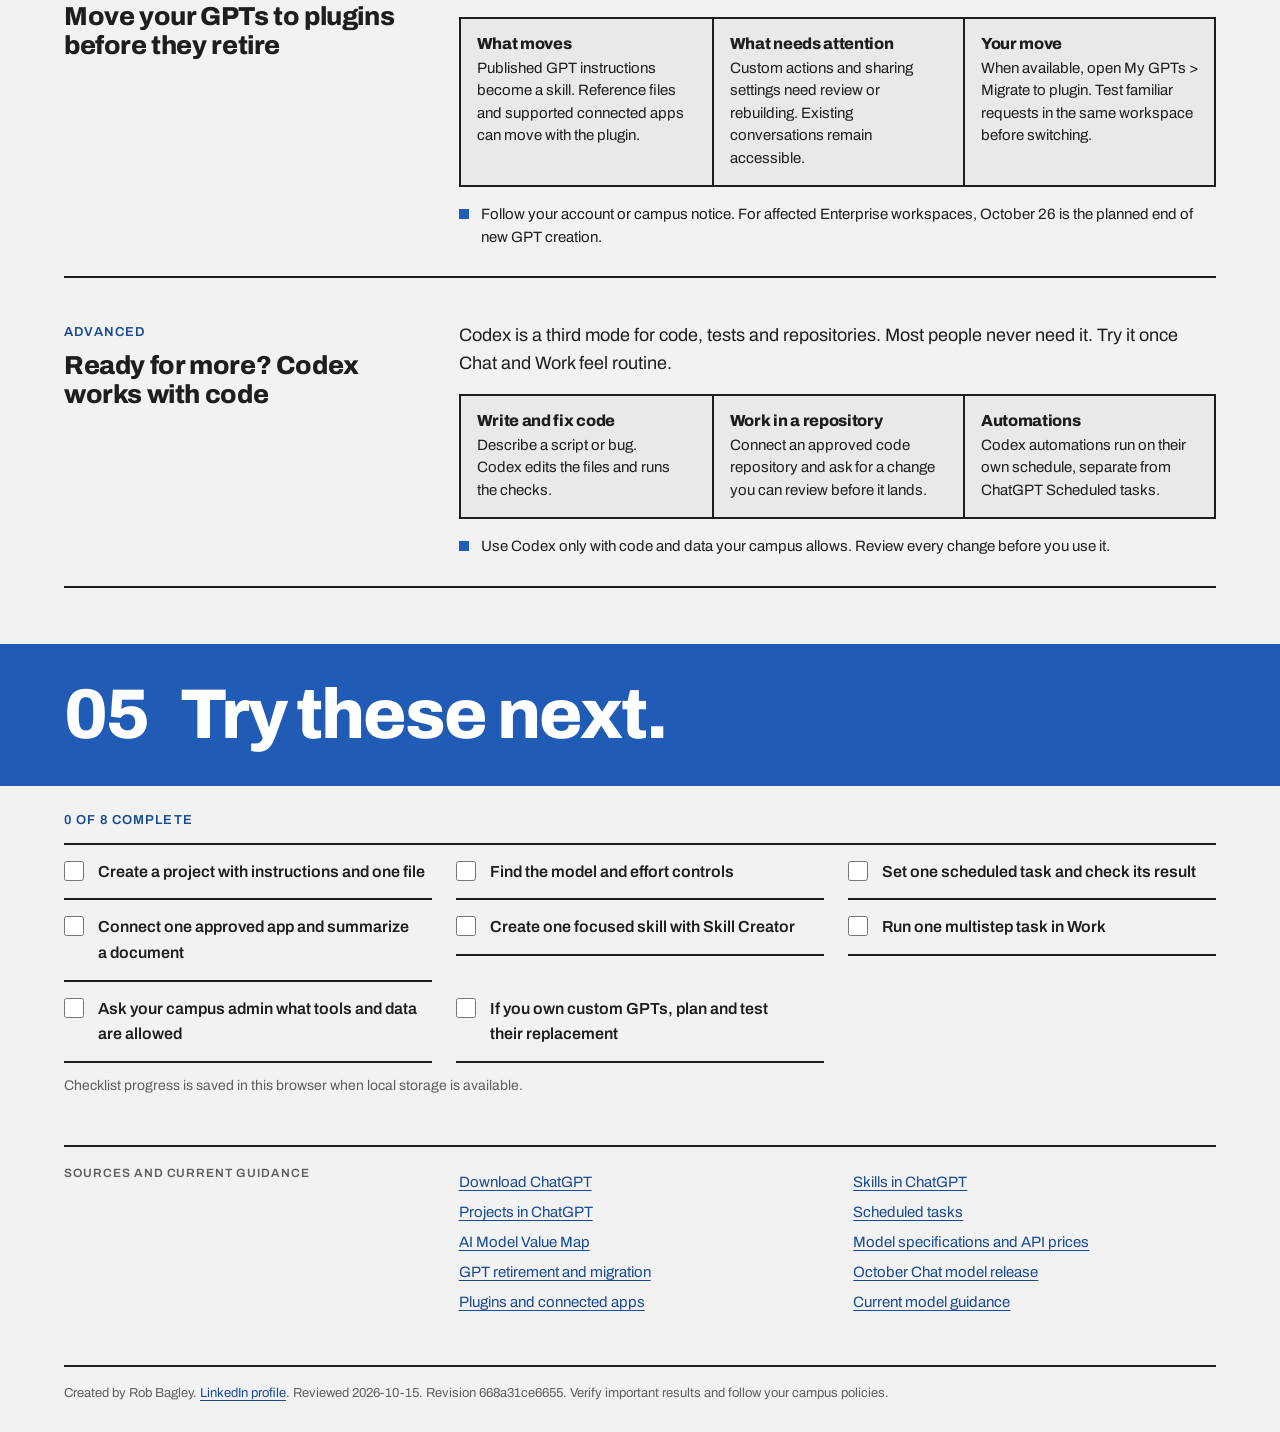
==== commit 6c2ed6ab: "Handout: official app install first, Chat vs Work with screenshot, Codex last Four-page layout; page" ====
--- a/docs/chatgpt-quick-start-guide/index.html
+++ b/docs/chatgpt-quick-start-guide/index.html
@@ -1 +1 @@
-<!doctype html><html lang="en"><head><meta charset="utf-8"><meta name="viewport" content="width=device-width,initial-scale=1"><title>ChatGPT Quick Start Guide</title><meta name="description" content="Small steps for higher education: organize your work, pick the right settings and let ChatGPT handle the repeats."><link rel="icon" href="../favicon.ico"><link rel="icon" type="image/svg+xml" href="../favicon.svg"><link rel="preload" href="../assets/fonts/archivo.woff2" as="font" type="font/woff2" crossorigin><link rel="stylesheet" href="../assets/rob-personal.css"><link rel="stylesheet" href="../assets/site.css"><script defer src="../assets/guide.js"></script></head><body><a class="rp-skip" href="#main">Skip to content</a><nav class="rp-nav" aria-label="Main"><a class="rp-brand" href="../index.html">AI Quick Start</a><a href="../chatgpt-quick-start-guide/" aria-current="page">ChatGPT Guide</a><a href="https://robbagley-afk.github.io/model-value-map/">Model Value Map</a><a href="https://your-portable-ai-team.airy-emu-9499.chatgpt.site/">Portable AI Team</a></nav><main id="main"><div class="rp-page"><section class="rp-hero"><div class="rp-hero-title"><div class="rp-kicker">Resource 01</div><h1 class="rp-display">ChatGPT Quick Start Guide<span class="rp-dot">.</span></h1></div><div class="guide-lede"><p class="rp-lede">Small steps for higher education: organize your work, pick the right settings and let ChatGPT handle the repeats.</p><a class="rp-btn rp-btn-primary no-print" href="../ChatGPT-Quick-Start-Guide.pdf">Download printable PDF<span aria-hidden="true">↓</span></a><p class="rp-label">Reviewed 2026-10-14 · Revision 93ffdd941184</p></div></section><nav class="rp-grid rp-boxed toc" aria-label="In this guide" style="--rp-cell:200px"><a href="#part-1"><span class="toc-num">01</span>Start here: Projects, models and effort</a><a href="#part-2"><span class="toc-num">02</span>Repeat work and useful habits</a><a href="#part-3"><span class="toc-num">03</span>Plugins, sharing and GPT migration</a><a href="#checklist"><span class="toc-num">04</span>Try these next</a></nav><article class="rp-section chapter" id="part-1"><div class="rp-section-head"><span class="rp-num">01</span><h2>Start here: Projects, models and effort</h2></div><section class="topic" id="projects"><div class="topic-head"><div class="rp-kicker">Start here</div><h3>Put each ongoing job in a Project</h3></div><div class="topic-body"><p class="intro">A Project is a folder for chats, files and instructions about one job. Every new chat in it starts with that context, so you stop re-explaining.</p><div class="rp-grid rp-boxed cards"><div class="rp-tinted"><h4>Stop repeating yourself</h4><p>Write project instructions once, such as audience, tone and format. Every chat in the project follows them.</p></div><div class="rp-tinted"><h4>Keep files in reach</h4><p>Upload the syllabus, policy or template once. ChatGPT draws on it in every project chat.</p></div><div class="rp-tinted"><h4>Keep work separate</h4><p>Project-only memory keeps a project&#x27;s chats apart from your other conversations. Shared projects always use it.</p></div></div><ol class="rp-steps"><li>Pick one recurring job, such as a course, committee or weekly report.</li><li>Create a project and name it after that job.</li><li>Add two or three reference files and a few lines of instructions.</li><li>Move related chats into the project. They pick up its instructions and files.</li></ol><p class="rp-note">Share a project with Edit or Chat access when a colleague needs the same context. Use approved, de-identified files and follow your student-data policy.</p></div></section><section class="topic" id="models"><div class="topic-head"><div class="rp-kicker">Pick a model and effort</div><h3>Match the model to the work. Start at low effort.</h3></div><div class="topic-body"><div class="rp-grid rp-boxed cards"><div class="rp-tinted"><p class="rp-label">Low</p><h4>Narrow and repeated</h4><p>Try GPT-6 Luna at Low for sorting, extraction or a task with a clear right answer.</p></div><div class="rp-tinted"><p class="rp-label">Low or Medium</p><h4>Judgment across sources</h4><p>Use GPT-6.1 Sol at Low or Medium for reports, reconciling documents and multistep work. Use the lowest effort that passes your check.</p></div><div class="rp-tinted"><p class="rp-label">Higher, plus review</p><h4>Consequential decisions</h4><p>Increase effort when needed and add human review. Keep scope explicit. Consult your campus policy and the current Model Value Map.</p></div></div><p class="rp-note">Raise effort only after a result fails your check. Higher effort takes more time and usage. Menu labels and models vary by account and campus settings.</p><p><a class="rp-btn rp-btn-primary" href="https://robbagley-afk.github.io/model-value-map/">Open the AI Model Value Map<span aria-hidden="true">→</span></a></p></div></section><section class="topic" id="modes"><div class="topic-head"><div class="rp-kicker">Chat, Work or Codex?</div><h3>Choose the surface for the result</h3></div><div class="topic-body"><div class="rp-grid rp-boxed cards"><div class="rp-tinted"><h4>Chat</h4><p>Questions, quick drafts and explanations.</p></div><div class="rp-tinted"><h4>Work</h4><p>Multistep jobs that produce a finished artifact.</p></div><div class="rp-tinted"><h4>Codex</h4><p>Code, tests and repositories.</p></div></div><p class="rp-note"><strong>Quick win:</strong> Connect an approved document service, find five recent documents and ask for a one-line summary of each.</p></div></section></article><article class="rp-section chapter" id="part-2"><div class="rp-section-head"><span class="rp-num">02</span><h2>Repeat work and useful habits</h2></div><section class="topic" id="schedule"><div class="topic-head"><div class="rp-kicker">Scheduled tasks</div><h3>Let ChatGPT show up on a schedule</h3></div><div class="topic-body"><div class="rp-grid rp-boxed cards"><div class="rp-tinted"><h4>Monday</h4><p>Open items and deadlines.</p></div><div class="rp-tinted"><h4>Wednesday</h4><p>Find stale documents in an approved shared folder.</p></div><div class="rp-tinted"><h4>Friday</h4><p>Draft a weekly update for review.</p></div></div><ol class="rp-steps"><li>Open Scheduled when available, or describe the task and when it should run.</li><li>Choose a one-time or recurring schedule. Supported connected apps may offer event triggers.</li><li>Review the account, sources, instructions and permissions before relying on a run.</li><li>Check results and paused tasks in Scheduled. Codex automations are managed separately.</li></ol><p class="rp-note">Computer-bound tasks need that device available. Cloud tasks have different requirements. If a task&#x27;s model retires, update it before the next run.</p></div></section><section class="topic" id="tools"><div class="topic-head"><div class="rp-kicker">Find useful tools</div><h3>Start with the work you already do</h3></div><div class="topic-body"><div class="rp-grid rp-boxed cards"><div class="rp-tinted"><p class="rp-label">Google Drive, Gmail, Outlook</p><h4>Documents and email</h4><p>Find an approved document, summarize a thread or draft a reply.</p></div><div class="rp-tinted"><p class="rp-label">Consensus, Quizlet</p><h4>Research and study</h4><p>Explore research or build practice flashcards, where available. Check sources and accuracy.</p></div><div class="rp-tinted"><p class="rp-label">Canva</p><h4>Design</h4><p>Turn an outline into an event flyer, where available. Review the result before sharing.</p></div></div><p class="rp-note">Also check Calendar, SharePoint, Slack, Teams and Notion. Availability varies. Use approved campus services and de-identified examples; follow your student-data policy.</p></div></section><section class="topic" id="build"><div class="topic-head"><div class="rp-kicker">Make, build or borrow</div><h3>Turn a task you repeat into a skill</h3></div><div class="topic-body"><div class="rp-grid rp-boxed cards"><div class="rp-tinted"><h4>Make a skill</h4><p>You repeat a focused task, such as a weekly update or a document review.</p></div><div class="rp-tinted"><h4>Make a plugin</h4><p>A workflow needs connected services or a bundle your team can reuse.</p></div><div class="rp-tinted"><h4>Install one</h4><p>Search the Plugins directory before building a tool that already exists.</p></div></div><ol class="rp-steps"><li>Name one repeated task and its required result.</li><li>Use Skill Creator where available. Describe the goal, steps and output format.</li><li>Test with de-identified examples and refine the instructions.</li><li>Share where your workspace permits. Name a maintainer and provide example prompts.</li></ol><p class="rp-note">Good first skills: meeting notes to action items, policy-template checks or clearer help articles.</p></div></section><section class="topic" id="habits"><div class="topic-head"><div class="rp-kicker">Habits from a working setup</div><h3>Six habits that make AI more useful</h3></div><div class="topic-body"><ul class="bullets"><li>Name the task, the tools and the result you want.</li><li>Ask ChatGPT to challenge your request if it is unclear.</li><li>Keep a short handoff in each project: done, next and open questions.</li><li>Verify facts and saves before you rely on them.</li><li>Search for an existing tool before you build one.</li><li>Add one new habit at a time.</li></ul></div></section></article><article class="rp-section chapter" id="part-3"><div class="rp-section-head"><span class="rp-num">03</span><h2>Plugins, sharing and GPT migration</h2></div><section class="topic" id="difference"><div class="topic-head"><div class="rp-kicker">Know the difference</div><h3>A skill handles a task. A plugin bundles a workflow.</h3></div><div class="topic-body"><div class="rp-table-wrap"><table class="rp-table"><thead><tr><th scope="col"></th><th scope="col">Custom GPT</th><th scope="col">Skill</th><th scope="col">Plugin</th></tr></thead><tbody><tr><th scope="row">Purpose</th><td>A separate chatbot</td><td>Reusable task instructions</td><td>Skills, files and connected capabilities</td></tr><tr><th scope="row">Tools</th><td>Apps or custom actions</td><td>Uses tools available to the task</td><td>May include connected apps</td></tr><tr><th scope="row">Sharing</th><td>Existing GPT permissions</td><td>Account and workspace controls</td><td>Share intentionally; apps authorize separately</td></tr></tbody></table></div></div></section><section class="topic" id="install"><div class="topic-head"><div class="rp-kicker">Install and share</div><h3>Test privately. Share on purpose.</h3></div><div class="topic-body"><ol class="rp-steps"><li>Open Plugins or the app directory shown in your account. Review the tool and its capabilities.</li><li>Select Install plugin when shown, then connect required apps using the intended account.</li><li>Start a chat and mention the installed tool where supported.</li><li>For your own plugin, test first, add example prompts and name a maintainer. Workspace publication is a separate permission.</li></ol><p class="rp-note">Installing a plugin does not grant access to files or bypass your provider&#x27;s permissions. Recipients may need to install it and connect their own apps.</p></div></section><section class="topic" id="migration"><div class="topic-head"><div class="rp-kicker">If you built custom GPTs</div><h3>Move your GPTs to plugins before they retire</h3></div><div class="topic-body"><p class="intro"><strong>Custom GPT retirement is scheduled for December 11, 2026.</strong></p><div class="rp-grid rp-boxed cards"><div class="rp-tinted"><h4>What moves</h4><p>Published GPT instructions become a skill. Reference files and supported connected apps can move with the plugin.</p></div><div class="rp-tinted"><h4>What needs attention</h4><p>Custom actions and sharing settings need review or rebuilding. Existing conversations remain accessible.</p></div><div class="rp-tinted"><h4>Your move</h4><p>When available, open My GPTs &gt; Migrate to plugin. Test familiar requests in the same workspace before switching.</p></div></div><p class="rp-note">Follow your account or campus notice. For affected Enterprise workspaces, October 26 is the planned end of new GPT creation.</p></div></section></article></div><section class="rp-band" id="checklist"><div class="rp-band-inner"><span class="rp-band-big" aria-hidden="true">04</span><h2 class="rp-band-big">Try these next.</h2></div></section><div class="rp-page after-band"><p class="rp-kicker progress" data-progress aria-live="polite">0 of 8 complete</p><ul class="checks"><li><label class="rp-check"><input type="checkbox" data-check="project"><span>Create a project with instructions and one file</span></label></li><li><label class="rp-check"><input type="checkbox" data-check="controls"><span>Find the model and effort controls</span></label></li><li><label class="rp-check"><input type="checkbox" data-check="schedule"><span>Set one scheduled task and check its result</span></label></li><li><label class="rp-check"><input type="checkbox" data-check="connect"><span>Connect one approved app and summarize a document</span></label></li><li><label class="rp-check"><input type="checkbox" data-check="skill"><span>Create one focused skill with Skill Creator</span></label></li><li><label class="rp-check"><input type="checkbox" data-check="work"><span>Run one multistep task in Work</span></label></li><li><label class="rp-check"><input type="checkbox" data-check="policy"><span>Ask your campus admin what tools and data are allowed</span></label></li><li><label class="rp-check"><input type="checkbox" data-check="migrate"><span>If you own custom GPTs, plan and test their replacement</span></label></li></ul><p class="meta">Checklist progress is saved in this browser when local storage is available.</p><section class="sources"><h2 class="rp-label">Sources and current guidance</h2><ul class="source-list"><li><a href="https://help.openai.com/en/articles/10169521-projects-in-chatgpt">Projects in ChatGPT</a></li><li><a href="https://robbagley-afk.github.io/model-value-map/">AI Model Value Map</a></li><li><a href="https://help.openai.com/en/articles/20001519-custom-gpt-retirement-and-migration-faq">GPT retirement and migration</a></li><li><a href="https://help.openai.com/en/articles/20001256-plugins-in-chatgpt">Plugins and connected apps</a></li><li><a href="https://help.openai.com/en/articles/20001066-skills-in-chatgpt">Skills in ChatGPT</a></li><li><a href="https://help.openai.com/en/articles/10291617-scheduled-tasks-in-chatgpt">Scheduled tasks</a></li><li><a href="https://developers.openai.com/api/docs/models">Model specifications and API prices</a></li><li><a href="https://deploymentsafety.openai.com/gpt-6-october/model-data-and-training">October Chat model release</a></li><li><a href="https://robbagley-afk.github.io/model-value-map/guidance.md">Current model guidance</a></li></ul></section></div></main><footer class="rp-footer">Created by Rob Bagley. <a href="https://www.linkedin.com/in/robbagley/">LinkedIn profile</a>. Reviewed 2026-10-14. Revision 93ffdd941184. Verify important results and follow your campus policies.</footer></body></html>+<!doctype html><html lang="en"><head><meta charset="utf-8"><meta name="viewport" content="width=device-width,initial-scale=1"><title>ChatGPT Quick Start Guide</title><meta name="description" content="Small steps for higher education: organize your work, pick the right settings and let ChatGPT handle the repeats."><link rel="icon" href="../favicon.ico"><link rel="icon" type="image/svg+xml" href="../favicon.svg"><link rel="preload" href="../assets/fonts/archivo.woff2" as="font" type="font/woff2" crossorigin><link rel="stylesheet" href="../assets/rob-personal.css"><link rel="stylesheet" href="../assets/site.css"><script defer src="../assets/guide.js"></script></head><body><a class="rp-skip" href="#main">Skip to content</a><nav class="rp-nav" aria-label="Main"><a class="rp-brand" href="../index.html">AI Quick Start</a><a href="../chatgpt-quick-start-guide/" aria-current="page">ChatGPT Guide</a><a href="https://robbagley-afk.github.io/model-value-map/">Model Value Map</a><a href="https://your-portable-ai-team.airy-emu-9499.chatgpt.site/">Portable AI Team</a></nav><main id="main"><div class="rp-page"><section class="rp-hero"><div class="rp-hero-title"><div class="rp-kicker">Resource 01</div><h1 class="rp-display">ChatGPT Quick Start Guide<span class="rp-dot">.</span></h1></div><div class="guide-lede"><p class="rp-lede">Small steps for higher education: organize your work, pick the right settings and let ChatGPT handle the repeats.</p><a class="rp-btn rp-btn-primary no-print" href="../ChatGPT-Quick-Start-Guide.pdf">Download printable PDF<span aria-hidden="true">↓</span></a><p class="rp-label">Reviewed 2026-10-15 · Revision 668a31ce6655</p></div></section><nav class="rp-grid rp-boxed toc" aria-label="In this guide" style="--rp-cell:200px"><a href="#part-1"><span class="toc-num">01</span>Start here: the app, Chat and Work</a><a href="#part-2"><span class="toc-num">02</span>Projects, models and scheduled tasks</a><a href="#part-3"><span class="toc-num">03</span>Tools, skills and plugins</a><a href="#part-4"><span class="toc-num">04</span>Share, migrate and go further</a><a href="#checklist"><span class="toc-num">05</span>Try these next</a></nav><article class="rp-section chapter" id="part-1"><div class="rp-section-head"><span class="rp-num">01</span><h2>Start here: the app, Chat and Work</h2></div><section class="topic" id="app"><div class="topic-head"><div class="rp-kicker">Get the app</div><h3>Get the official ChatGPT app and sign in with your .edu account</h3></div><div class="topic-body"><p class="intro">App stores list many look-alike ChatGPT apps. Get the real one from OpenAI so your campus account and its protections apply.</p><ol class="rp-steps"><li>Go to chatgpt.com/download. On a phone, search ChatGPT and confirm the publisher is OpenAI.</li><li>Install the app for your device: Mac, Windows, iPhone or Android.</li><li>Open the app and choose Log in. Enter your full campus email address, the one ending in .edu.</li><li>Finish your campus sign-in. Check that your school&#x27;s workspace name shows in the profile menu.</li></ol><p class="rp-note">Signed in with a personal email? Log out and sign in again with your .edu address so you get your campus plan and its data rules.</p></div></section><section class="topic" id="modes"><div class="topic-head"><div class="rp-kicker">Choose a mode</div><h3>Chat or Work? Pick the mode at the top of the screen</h3></div><div class="topic-body"><div class="rp-grid rp-boxed cards"><div class="rp-tinted"><p class="rp-label">Chat</p><h4>Talk it through</h4><p>Questions, quick drafts and explanations. You stay in the conversation and steer each reply.</p></div><div class="rp-tinted"><p class="rp-label">Work</p><h4>Hand off a job</h4><p>Multistep tasks that produce a finished file, such as a report or slide deck. ChatGPT plans, uses your tools and reports back.</p></div></div><figure class="shot"><img src="../assets/img/chat-work-switch.png" alt="ChatGPT home screen with the Chat and Work switch at the top center, Work selected" loading="lazy"><figcaption class="rp-note">Find the Chat | Work switch at the top center of the ChatGPT home screen. Click either side to change modes.</figcaption></figure><p class="rp-note"><strong>Quick win:</strong> Connect an approved document service, find five recent documents and ask for a one-line summary of each.</p></div></section></article><article class="rp-section chapter" id="part-2"><div class="rp-section-head"><span class="rp-num">02</span><h2>Projects, models and scheduled tasks</h2></div><section class="topic" id="projects"><div class="topic-head"><div class="rp-kicker">Organize</div><h3>Put each ongoing job in a Project</h3></div><div class="topic-body"><p class="intro">A Project is a folder for chats, files and instructions about one job. Every new chat in it starts with that context, so you stop re-explaining.</p><div class="rp-grid rp-boxed cards"><div class="rp-tinted"><h4>Stop repeating yourself</h4><p>Write project instructions once, such as audience, tone and format. Every chat in the project follows them.</p></div><div class="rp-tinted"><h4>Keep files in reach</h4><p>Upload the syllabus, policy or template once. ChatGPT draws on it in every project chat.</p></div><div class="rp-tinted"><h4>Keep work separate</h4><p>Project-only memory keeps a project&#x27;s chats apart from your other conversations. Shared projects always use it.</p></div></div><ol class="rp-steps"><li>Pick one recurring job, such as a course, committee or weekly report.</li><li>Create a project and name it after that job.</li><li>Add two or three reference files and a few lines of instructions.</li><li>Move related chats into the project. They pick up its instructions and files.</li></ol><p class="rp-note">Share a project with Edit or Chat access when a colleague needs the same context. Use approved, de-identified files and follow your student-data policy.</p></div></section><section class="topic" id="models"><div class="topic-head"><div class="rp-kicker">Pick a model and effort</div><h3>Match the model to the work. Start at low effort.</h3></div><div class="topic-body"><div class="rp-grid rp-boxed cards"><div class="rp-tinted"><p class="rp-label">Low</p><h4>Narrow and repeated</h4><p>Try GPT-6 Luna at Low for sorting, extraction or a task with a clear right answer.</p></div><div class="rp-tinted"><p class="rp-label">Low or Medium</p><h4>Judgment across sources</h4><p>Use GPT-6.1 Sol at Low or Medium for reports, reconciling documents and multistep work. Use the lowest effort that passes your check.</p></div><div class="rp-tinted"><p class="rp-label">Higher, plus review</p><h4>Consequential decisions</h4><p>Increase effort when needed and add human review. Keep scope explicit. Consult your campus policy and the current Model Value Map.</p></div></div><p class="rp-note">Raise effort only after a result fails your check. Higher effort takes more time and usage. Menu labels and models vary by account and campus settings.</p><p><a class="rp-btn rp-btn-primary" href="https://robbagley-afk.github.io/model-value-map/">Open the AI Model Value Map<span aria-hidden="true">→</span></a></p></div></section><section class="topic" id="schedule"><div class="topic-head"><div class="rp-kicker">Scheduled tasks</div><h3>Let ChatGPT show up on a schedule</h3></div><div class="topic-body"><div class="rp-grid rp-boxed cards"><div class="rp-tinted"><h4>Monday</h4><p>Open items and deadlines.</p></div><div class="rp-tinted"><h4>Wednesday</h4><p>Find stale documents in an approved shared folder.</p></div><div class="rp-tinted"><h4>Friday</h4><p>Draft a weekly update for review.</p></div></div><ol class="rp-steps"><li>Open Scheduled when available, or describe the task and when it should run.</li><li>Choose a one-time or recurring schedule. Supported connected apps may offer event triggers.</li><li>Review the account, sources, instructions and permissions before relying on a run.</li><li>Check results and paused tasks in Scheduled.</li></ol><p class="rp-note">Computer-bound tasks need that device available. Cloud tasks have different requirements. If a task&#x27;s model retires, update it before the next run.</p></div></section></article><article class="rp-section chapter" id="part-3"><div class="rp-section-head"><span class="rp-num">03</span><h2>Tools, skills and plugins</h2></div><section class="topic" id="tools"><div class="topic-head"><div class="rp-kicker">Find useful tools</div><h3>Start with the work you already do</h3></div><div class="topic-body"><div class="rp-grid rp-boxed cards"><div class="rp-tinted"><p class="rp-label">Google Drive, Gmail, Outlook</p><h4>Documents and email</h4><p>Find an approved document, summarize a thread or draft a reply.</p></div><div class="rp-tinted"><p class="rp-label">Consensus, Quizlet</p><h4>Research and study</h4><p>Explore research or build practice flashcards, where available. Check sources and accuracy.</p></div><div class="rp-tinted"><p class="rp-label">Canva</p><h4>Design</h4><p>Turn an outline into an event flyer, where available. Review the result before sharing.</p></div></div><p class="rp-note">Also check Calendar, SharePoint, Slack, Teams and Notion. Availability varies. Use approved campus services and de-identified examples; follow your student-data policy.</p></div></section><section class="topic" id="build"><div class="topic-head"><div class="rp-kicker">Make, build or borrow</div><h3>Turn a task you repeat into a skill</h3></div><div class="topic-body"><div class="rp-grid rp-boxed cards"><div class="rp-tinted"><h4>Make a skill</h4><p>You repeat a focused task, such as a weekly update or a document review.</p></div><div class="rp-tinted"><h4>Make a plugin</h4><p>A workflow needs connected services or a bundle your team can reuse.</p></div><div class="rp-tinted"><h4>Install one</h4><p>Search the Plugins directory before building a tool that already exists.</p></div></div><ol class="rp-steps"><li>Name one repeated task and its required result.</li><li>Use Skill Creator where available. Describe the goal, steps and output format.</li><li>Test with de-identified examples and refine the instructions.</li><li>Share where your workspace permits. Name a maintainer and provide example prompts.</li></ol><p class="rp-note">Good first skills: meeting notes to action items, policy-template checks or clearer help articles.</p></div></section><section class="topic" id="habits"><div class="topic-head"><div class="rp-kicker">Habits from a working setup</div><h3>Six habits that make AI more useful</h3></div><div class="topic-body"><ul class="bullets"><li>Name the task, the tools and the result you want.</li><li>Ask ChatGPT to challenge your request if it is unclear.</li><li>Keep a short handoff in each project: done, next and open questions.</li><li>Verify facts and saves before you rely on them.</li><li>Search for an existing tool before you build one.</li><li>Add one new habit at a time.</li></ul></div></section><section class="topic" id="difference"><div class="topic-head"><div class="rp-kicker">Know the difference</div><h3>A skill handles a task. A plugin bundles a workflow.</h3></div><div class="topic-body"><div class="rp-table-wrap"><table class="rp-table"><thead><tr><th scope="col"></th><th scope="col">Custom GPT</th><th scope="col">Skill</th><th scope="col">Plugin</th></tr></thead><tbody><tr><th scope="row">Purpose</th><td>A separate chatbot</td><td>Reusable task instructions</td><td>Skills, files and connected capabilities</td></tr><tr><th scope="row">Tools</th><td>Apps or custom actions</td><td>Uses tools available to the task</td><td>May include connected apps</td></tr><tr><th scope="row">Sharing</th><td>Existing GPT permissions</td><td>Account and workspace controls</td><td>Share intentionally; apps authorize separately</td></tr></tbody></table></div></div></section></article><article class="rp-section chapter" id="part-4"><div class="rp-section-head"><span class="rp-num">04</span><h2>Share, migrate and go further</h2></div><section class="topic" id="install"><div class="topic-head"><div class="rp-kicker">Install and share</div><h3>Test privately. Share on purpose.</h3></div><div class="topic-body"><ol class="rp-steps"><li>Open Plugins or the app directory shown in your account. Review the tool and its capabilities.</li><li>Select Install plugin when shown, then connect required apps using the intended account.</li><li>Start a chat and mention the installed tool where supported.</li><li>For your own plugin, test first, add example prompts and name a maintainer. Workspace publication is a separate permission.</li></ol><p class="rp-note">Installing a plugin does not grant access to files or bypass your provider&#x27;s permissions. Recipients may need to install it and connect their own apps.</p></div></section><section class="topic" id="migration"><div class="topic-head"><div class="rp-kicker">If you built custom GPTs</div><h3>Move your GPTs to plugins before they retire</h3></div><div class="topic-body"><p class="intro"><strong>Custom GPT retirement is scheduled for December 11, 2026.</strong></p><div class="rp-grid rp-boxed cards"><div class="rp-tinted"><h4>What moves</h4><p>Published GPT instructions become a skill. Reference files and supported connected apps can move with the plugin.</p></div><div class="rp-tinted"><h4>What needs attention</h4><p>Custom actions and sharing settings need review or rebuilding. Existing conversations remain accessible.</p></div><div class="rp-tinted"><h4>Your move</h4><p>When available, open My GPTs &gt; Migrate to plugin. Test familiar requests in the same workspace before switching.</p></div></div><p class="rp-note">Follow your account or campus notice. For affected Enterprise workspaces, October 26 is the planned end of new GPT creation.</p></div></section><section class="topic" id="codex"><div class="topic-head"><div class="rp-kicker">Advanced</div><h3>Ready for more? Codex works with code</h3></div><div class="topic-body"><p class="intro">Codex is a third mode for code, tests and repositories. Most people never need it. Try it once Chat and Work feel routine.</p><div class="rp-grid rp-boxed cards"><div class="rp-tinted"><h4>Write and fix code</h4><p>Describe a script or bug. Codex edits the files and runs the checks.</p></div><div class="rp-tinted"><h4>Work in a repository</h4><p>Connect an approved code repository and ask for a change you can review before it lands.</p></div><div class="rp-tinted"><h4>Automations</h4><p>Codex automations run on their own schedule, separate from ChatGPT Scheduled tasks.</p></div></div><p class="rp-note">Use Codex only with code and data your campus allows. Review every change before you use it.</p></div></section></article></div><section class="rp-band" id="checklist"><div class="rp-band-inner"><span class="rp-band-big" aria-hidden="true">05</span><h2 class="rp-band-big">Try these next.</h2></div></section><div class="rp-page after-band"><p class="rp-kicker progress" data-progress aria-live="polite">0 of 8 complete</p><ul class="checks"><li><label class="rp-check"><input type="checkbox" data-check="project"><span>Create a project with instructions and one file</span></label></li><li><label class="rp-check"><input type="checkbox" data-check="controls"><span>Find the model and effort controls</span></label></li><li><label class="rp-check"><input type="checkbox" data-check="schedule"><span>Set one scheduled task and check its result</span></label></li><li><label class="rp-check"><input type="checkbox" data-check="connect"><span>Connect one approved app and summarize a document</span></label></li><li><label class="rp-check"><input type="checkbox" data-check="skill"><span>Create one focused skill with Skill Creator</span></label></li><li><label class="rp-check"><input type="checkbox" data-check="work"><span>Run one multistep task in Work</span></label></li><li><label class="rp-check"><input type="checkbox" data-check="policy"><span>Ask your campus admin what tools and data are allowed</span></label></li><li><label class="rp-check"><input type="checkbox" data-check="migrate"><span>If you own custom GPTs, plan and test their replacement</span></label></li></ul><p class="meta">Checklist progress is saved in this browser when local storage is available.</p><section class="sources"><h2 class="rp-label">Sources and current guidance</h2><ul class="source-list"><li><a href="https://chatgpt.com/download">Download ChatGPT</a></li><li><a href="https://help.openai.com/en/articles/10169521-projects-in-chatgpt">Projects in ChatGPT</a></li><li><a href="https://robbagley-afk.github.io/model-value-map/">AI Model Value Map</a></li><li><a href="https://help.openai.com/en/articles/20001519-custom-gpt-retirement-and-migration-faq">GPT retirement and migration</a></li><li><a href="https://help.openai.com/en/articles/20001256-plugins-in-chatgpt">Plugins and connected apps</a></li><li><a href="https://help.openai.com/en/articles/20001066-skills-in-chatgpt">Skills in ChatGPT</a></li><li><a href="https://help.openai.com/en/articles/10291617-scheduled-tasks-in-chatgpt">Scheduled tasks</a></li><li><a href="https://developers.openai.com/api/docs/models">Model specifications and API prices</a></li><li><a href="https://deploymentsafety.openai.com/gpt-6-october/model-data-and-training">October Chat model release</a></li><li><a href="https://robbagley-afk.github.io/model-value-map/guidance.md">Current model guidance</a></li></ul></section></div></main><footer class="rp-footer">Created by Rob Bagley. <a href="https://www.linkedin.com/in/robbagley/">LinkedIn profile</a>. Reviewed 2026-10-15. Revision 668a31ce6655. Verify important results and follow your campus policies.</footer></body></html>
--- a/docs/assets/site.css
+++ b/docs/assets/site.css
@@ -54,3 +54,4 @@
 /* Hero byline: visible but secondary to the lede */
 .rp-byline{margin-top:14px;font-size:14px;letter-spacing:.04em;color:var(--rp-accent-text)}
 .rp-byline strong{font-weight:var(--rp-w-label)}
+.shot{margin:16px 0}.shot img{display:block;max-width:100%;height:auto;border:1.5px solid var(--rp-ink,#201e1d)}.shot figcaption{margin-top:6px}
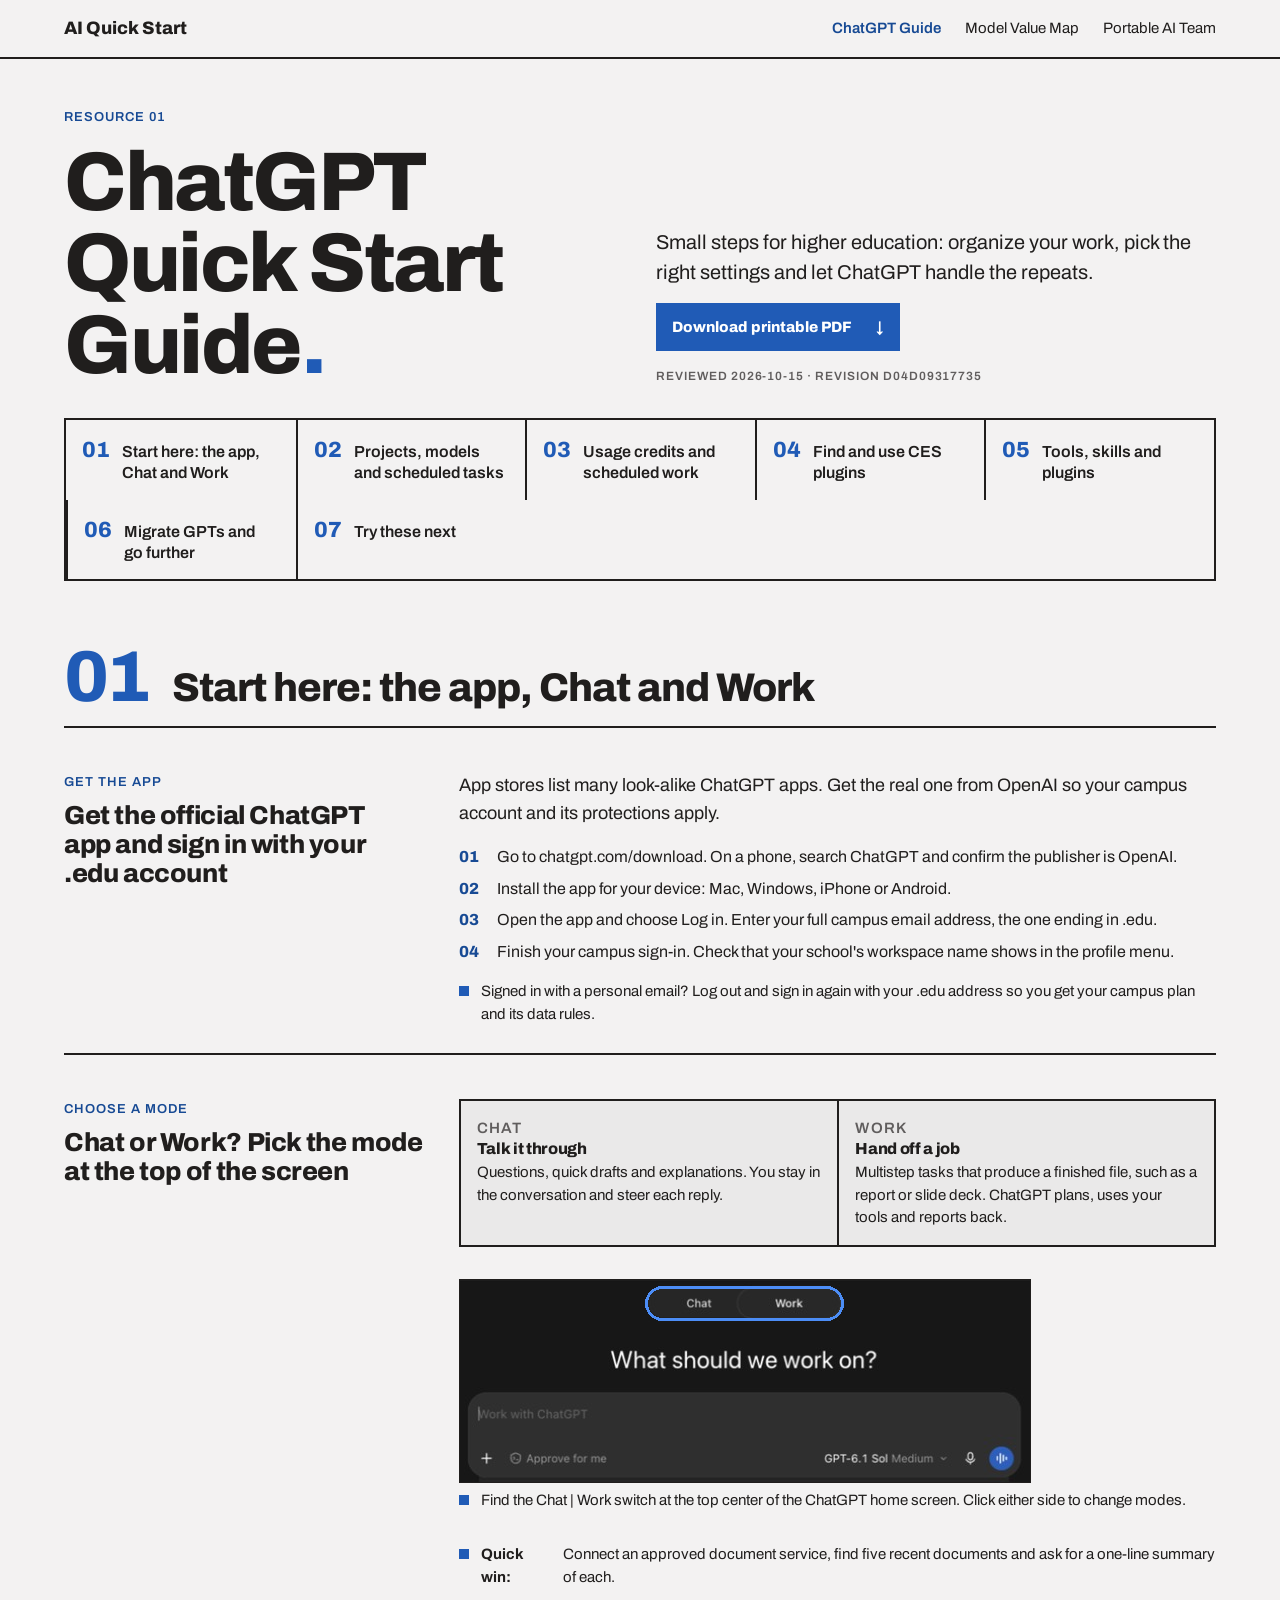
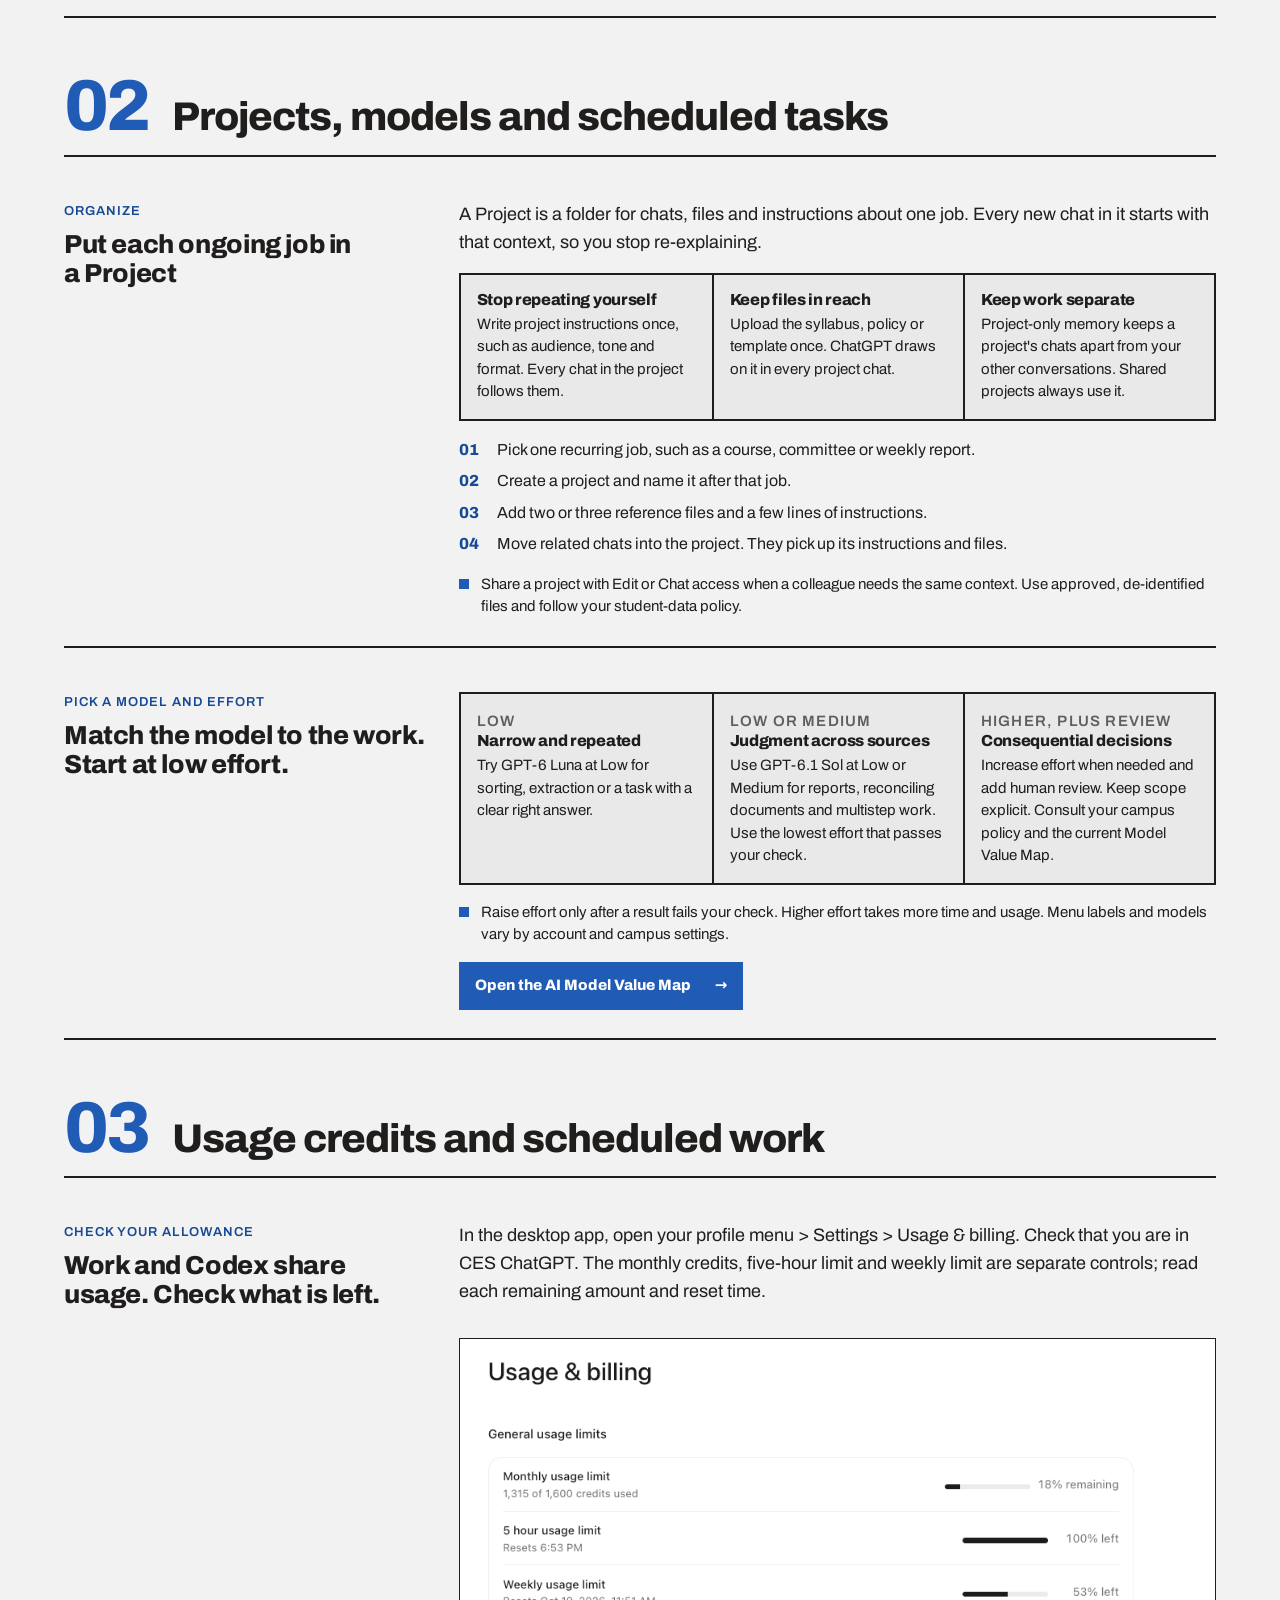
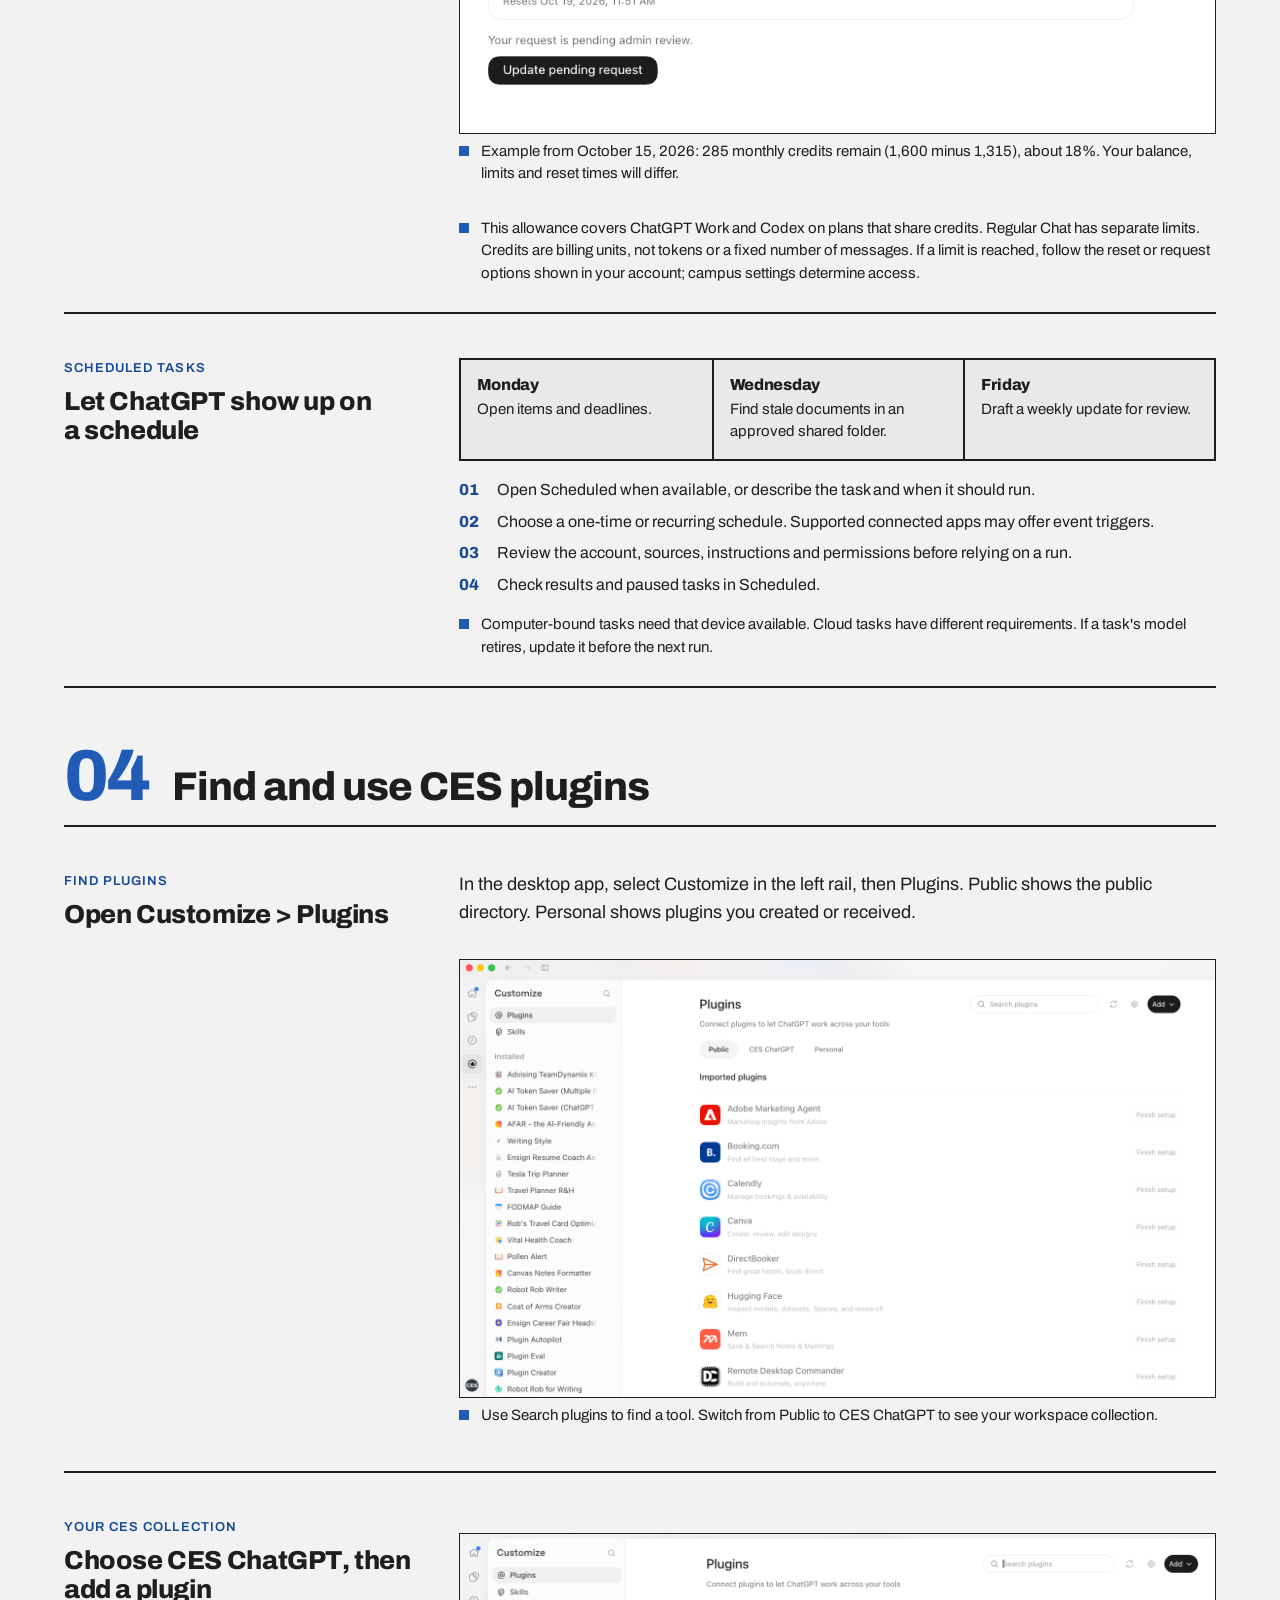
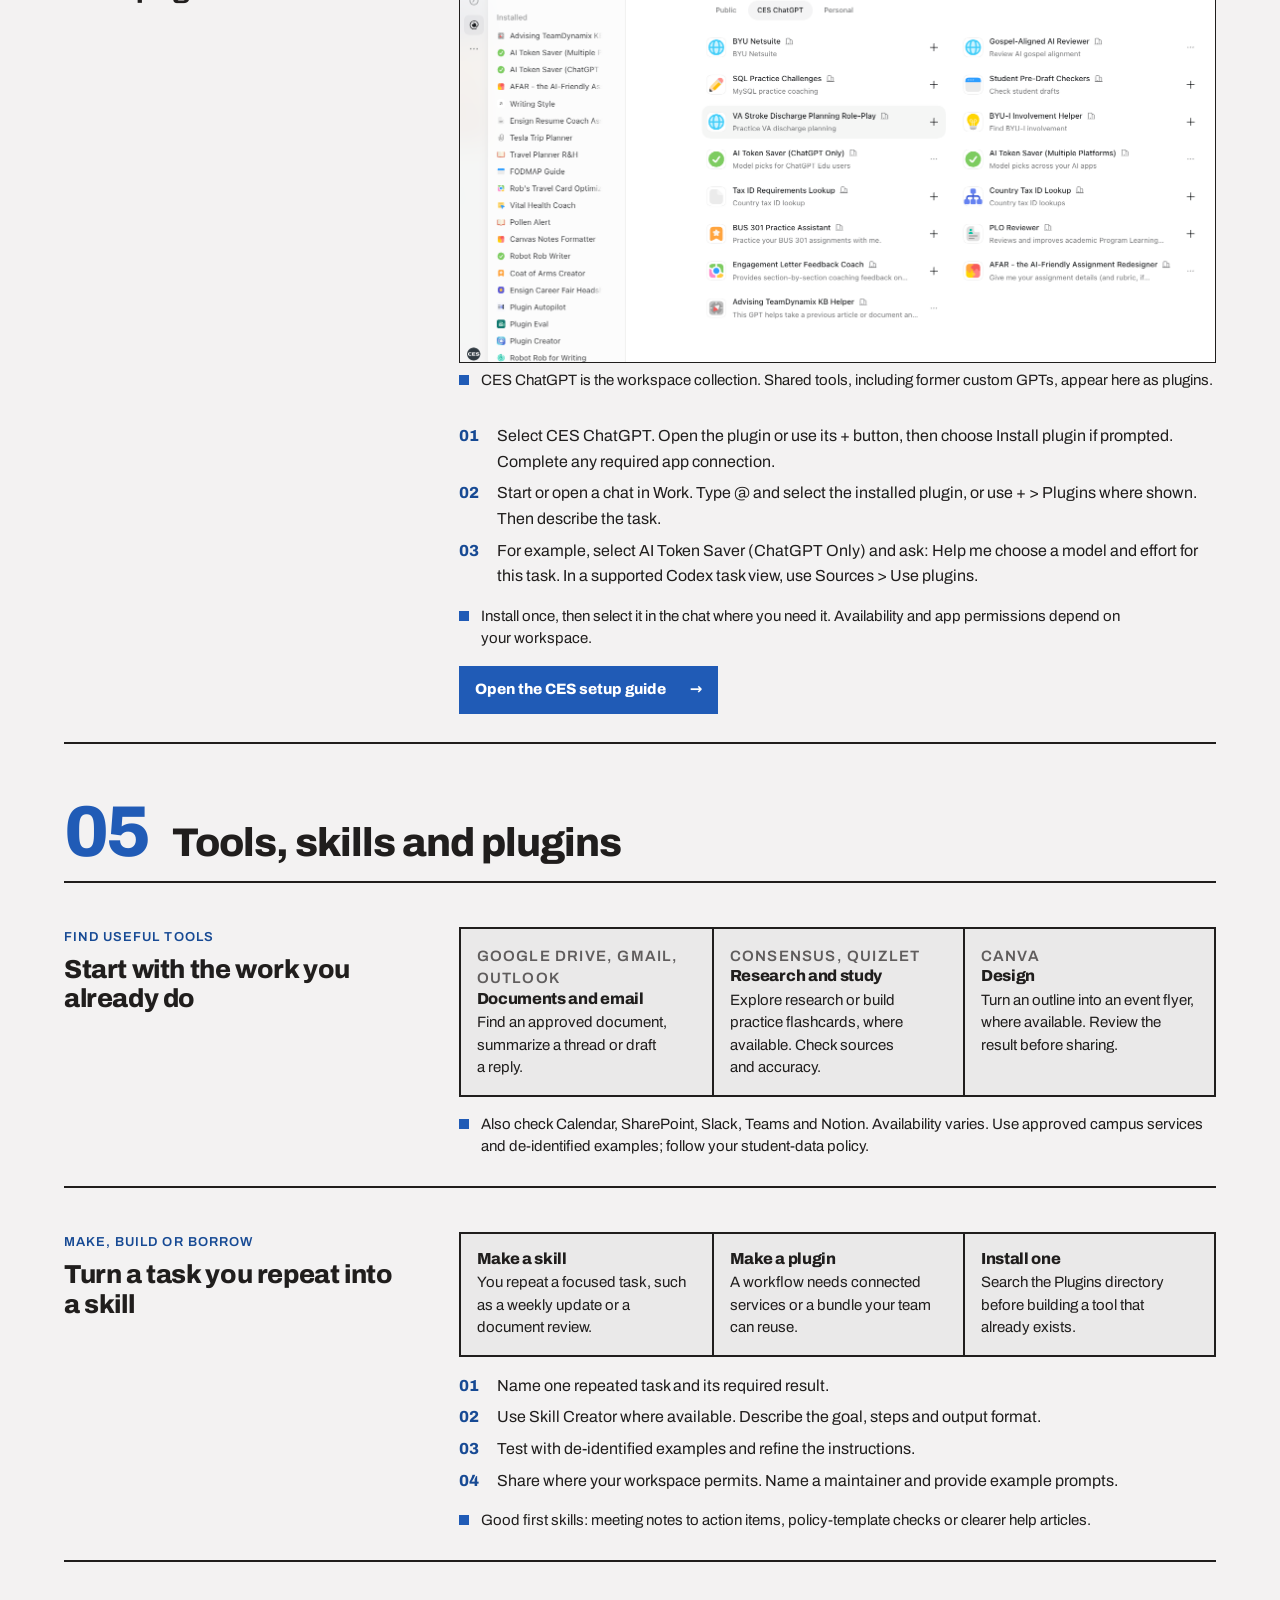
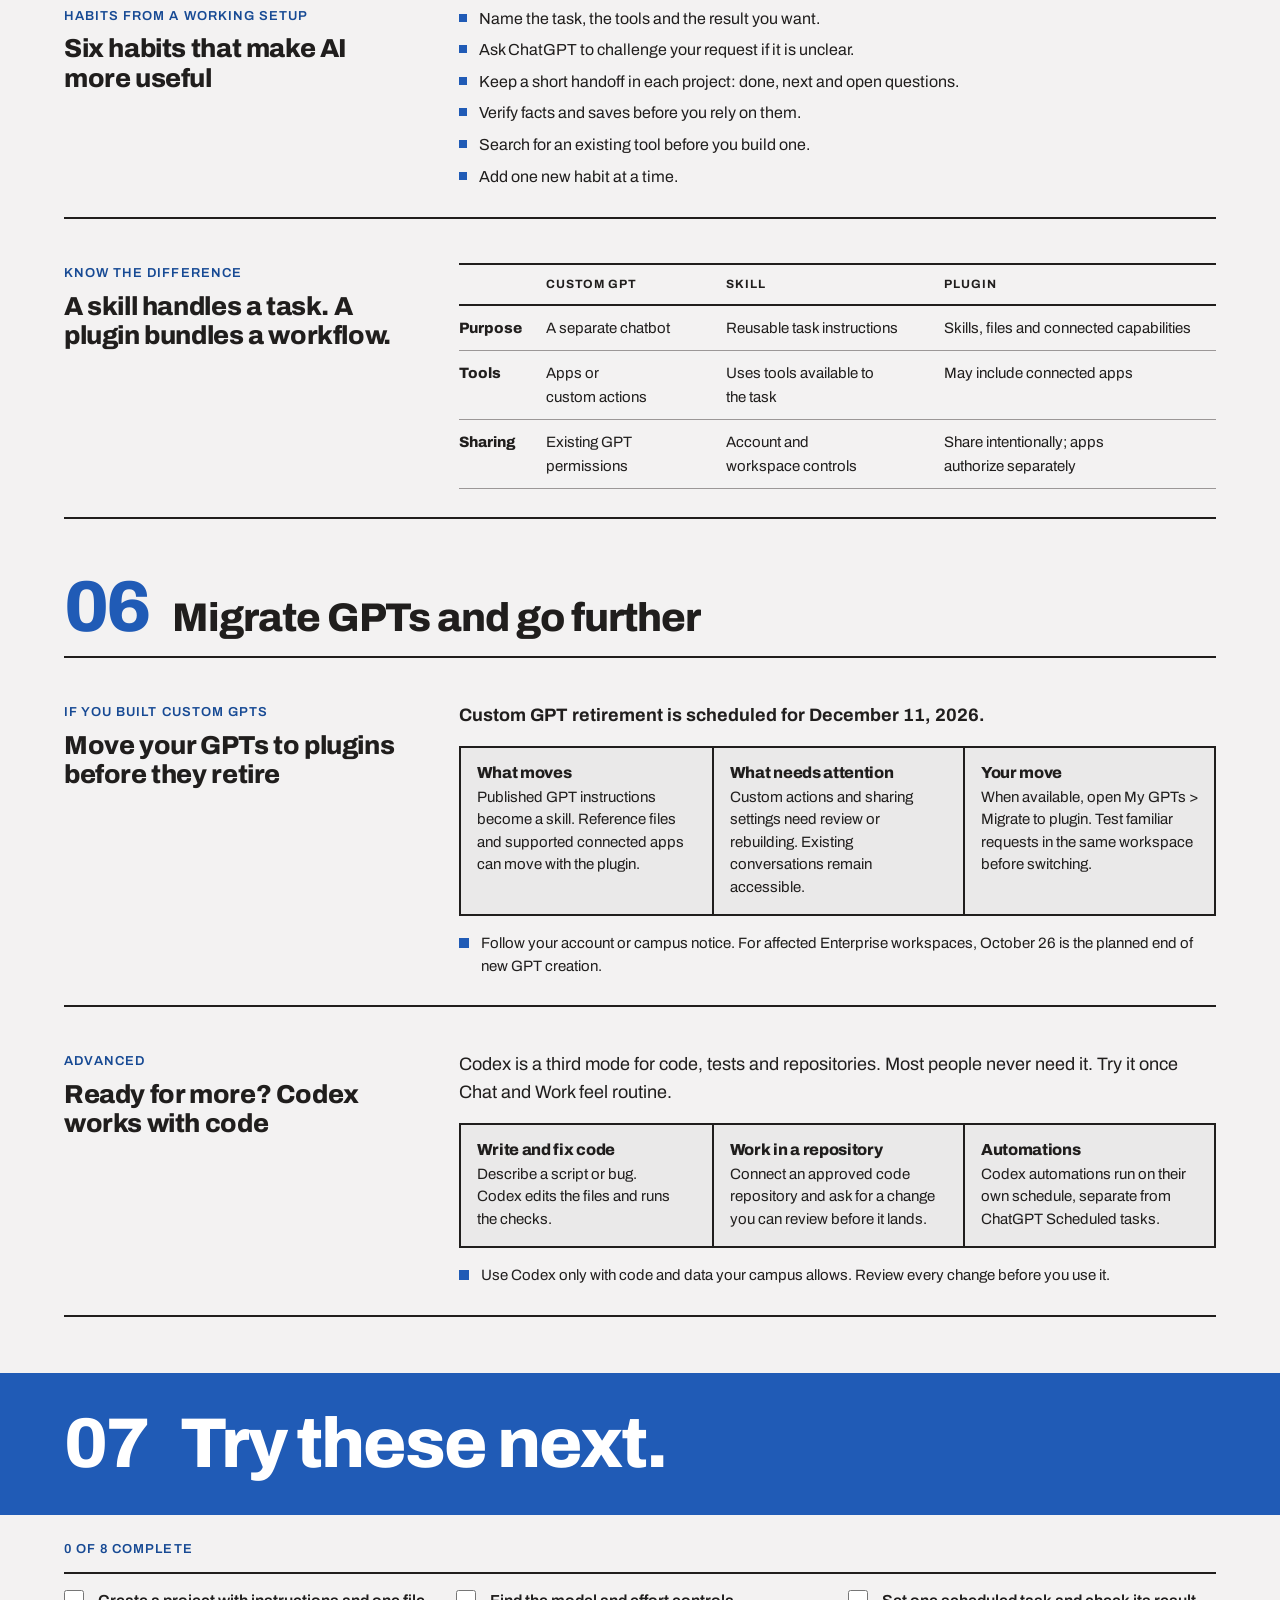
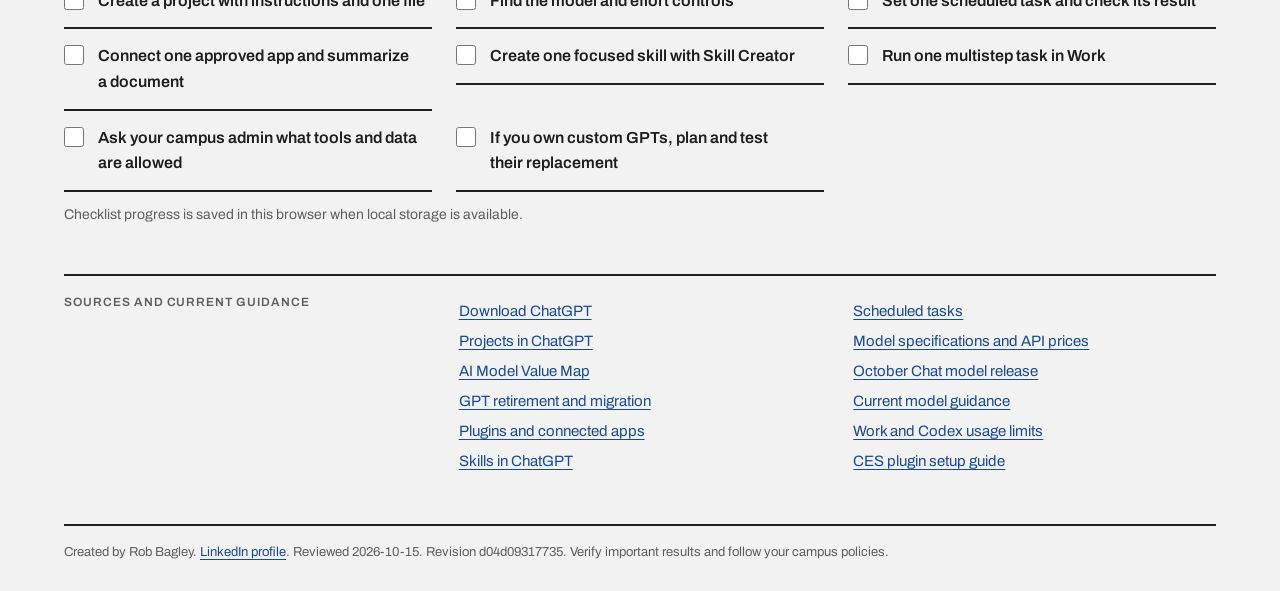
==== commit eebfca9e: "Add illustrated CES plugin and Work usage walkthroughs" ====
--- a/docs/chatgpt-quick-start-guide/index.html
+++ b/docs/chatgpt-quick-start-guide/index.html
@@ -1 +1 @@
-<!doctype html><html lang="en"><head><meta charset="utf-8"><meta name="viewport" content="width=device-width,initial-scale=1"><title>ChatGPT Quick Start Guide</title><meta name="description" content="Small steps for higher education: organize your work, pick the right settings and let ChatGPT handle the repeats."><link rel="icon" href="../favicon.ico"><link rel="icon" type="image/svg+xml" href="../favicon.svg"><link rel="preload" href="../assets/fonts/archivo.woff2" as="font" type="font/woff2" crossorigin><link rel="stylesheet" href="../assets/rob-personal.css"><link rel="stylesheet" href="../assets/site.css"><script defer src="../assets/guide.js"></script></head><body><a class="rp-skip" href="#main">Skip to content</a><nav class="rp-nav" aria-label="Main"><a class="rp-brand" href="../index.html">AI Quick Start</a><a href="../chatgpt-quick-start-guide/" aria-current="page">ChatGPT Guide</a><a href="https://robbagley-afk.github.io/model-value-map/">Model Value Map</a><a href="https://your-portable-ai-team.airy-emu-9499.chatgpt.site/">Portable AI Team</a></nav><main id="main"><div class="rp-page"><section class="rp-hero"><div class="rp-hero-title"><div class="rp-kicker">Resource 01</div><h1 class="rp-display">ChatGPT Quick Start Guide<span class="rp-dot">.</span></h1></div><div class="guide-lede"><p class="rp-lede">Small steps for higher education: organize your work, pick the right settings and let ChatGPT handle the repeats.</p><a class="rp-btn rp-btn-primary no-print" href="../ChatGPT-Quick-Start-Guide.pdf">Download printable PDF<span aria-hidden="true">↓</span></a><p class="rp-label">Reviewed 2026-10-15 · Revision 668a31ce6655</p></div></section><nav class="rp-grid rp-boxed toc" aria-label="In this guide" style="--rp-cell:200px"><a href="#part-1"><span class="toc-num">01</span>Start here: the app, Chat and Work</a><a href="#part-2"><span class="toc-num">02</span>Projects, models and scheduled tasks</a><a href="#part-3"><span class="toc-num">03</span>Tools, skills and plugins</a><a href="#part-4"><span class="toc-num">04</span>Share, migrate and go further</a><a href="#checklist"><span class="toc-num">05</span>Try these next</a></nav><article class="rp-section chapter" id="part-1"><div class="rp-section-head"><span class="rp-num">01</span><h2>Start here: the app, Chat and Work</h2></div><section class="topic" id="app"><div class="topic-head"><div class="rp-kicker">Get the app</div><h3>Get the official ChatGPT app and sign in with your .edu account</h3></div><div class="topic-body"><p class="intro">App stores list many look-alike ChatGPT apps. Get the real one from OpenAI so your campus account and its protections apply.</p><ol class="rp-steps"><li>Go to chatgpt.com/download. On a phone, search ChatGPT and confirm the publisher is OpenAI.</li><li>Install the app for your device: Mac, Windows, iPhone or Android.</li><li>Open the app and choose Log in. Enter your full campus email address, the one ending in .edu.</li><li>Finish your campus sign-in. Check that your school&#x27;s workspace name shows in the profile menu.</li></ol><p class="rp-note">Signed in with a personal email? Log out and sign in again with your .edu address so you get your campus plan and its data rules.</p></div></section><section class="topic" id="modes"><div class="topic-head"><div class="rp-kicker">Choose a mode</div><h3>Chat or Work? Pick the mode at the top of the screen</h3></div><div class="topic-body"><div class="rp-grid rp-boxed cards"><div class="rp-tinted"><p class="rp-label">Chat</p><h4>Talk it through</h4><p>Questions, quick drafts and explanations. You stay in the conversation and steer each reply.</p></div><div class="rp-tinted"><p class="rp-label">Work</p><h4>Hand off a job</h4><p>Multistep tasks that produce a finished file, such as a report or slide deck. ChatGPT plans, uses your tools and reports back.</p></div></div><figure class="shot"><img src="../assets/img/chat-work-switch.png" alt="ChatGPT home screen with the Chat and Work switch at the top center, Work selected" loading="lazy"><figcaption class="rp-note">Find the Chat | Work switch at the top center of the ChatGPT home screen. Click either side to change modes.</figcaption></figure><p class="rp-note"><strong>Quick win:</strong> Connect an approved document service, find five recent documents and ask for a one-line summary of each.</p></div></section></article><article class="rp-section chapter" id="part-2"><div class="rp-section-head"><span class="rp-num">02</span><h2>Projects, models and scheduled tasks</h2></div><section class="topic" id="projects"><div class="topic-head"><div class="rp-kicker">Organize</div><h3>Put each ongoing job in a Project</h3></div><div class="topic-body"><p class="intro">A Project is a folder for chats, files and instructions about one job. Every new chat in it starts with that context, so you stop re-explaining.</p><div class="rp-grid rp-boxed cards"><div class="rp-tinted"><h4>Stop repeating yourself</h4><p>Write project instructions once, such as audience, tone and format. Every chat in the project follows them.</p></div><div class="rp-tinted"><h4>Keep files in reach</h4><p>Upload the syllabus, policy or template once. ChatGPT draws on it in every project chat.</p></div><div class="rp-tinted"><h4>Keep work separate</h4><p>Project-only memory keeps a project&#x27;s chats apart from your other conversations. Shared projects always use it.</p></div></div><ol class="rp-steps"><li>Pick one recurring job, such as a course, committee or weekly report.</li><li>Create a project and name it after that job.</li><li>Add two or three reference files and a few lines of instructions.</li><li>Move related chats into the project. They pick up its instructions and files.</li></ol><p class="rp-note">Share a project with Edit or Chat access when a colleague needs the same context. Use approved, de-identified files and follow your student-data policy.</p></div></section><section class="topic" id="models"><div class="topic-head"><div class="rp-kicker">Pick a model and effort</div><h3>Match the model to the work. Start at low effort.</h3></div><div class="topic-body"><div class="rp-grid rp-boxed cards"><div class="rp-tinted"><p class="rp-label">Low</p><h4>Narrow and repeated</h4><p>Try GPT-6 Luna at Low for sorting, extraction or a task with a clear right answer.</p></div><div class="rp-tinted"><p class="rp-label">Low or Medium</p><h4>Judgment across sources</h4><p>Use GPT-6.1 Sol at Low or Medium for reports, reconciling documents and multistep work. Use the lowest effort that passes your check.</p></div><div class="rp-tinted"><p class="rp-label">Higher, plus review</p><h4>Consequential decisions</h4><p>Increase effort when needed and add human review. Keep scope explicit. Consult your campus policy and the current Model Value Map.</p></div></div><p class="rp-note">Raise effort only after a result fails your check. Higher effort takes more time and usage. Menu labels and models vary by account and campus settings.</p><p><a class="rp-btn rp-btn-primary" href="https://robbagley-afk.github.io/model-value-map/">Open the AI Model Value Map<span aria-hidden="true">→</span></a></p></div></section><section class="topic" id="schedule"><div class="topic-head"><div class="rp-kicker">Scheduled tasks</div><h3>Let ChatGPT show up on a schedule</h3></div><div class="topic-body"><div class="rp-grid rp-boxed cards"><div class="rp-tinted"><h4>Monday</h4><p>Open items and deadlines.</p></div><div class="rp-tinted"><h4>Wednesday</h4><p>Find stale documents in an approved shared folder.</p></div><div class="rp-tinted"><h4>Friday</h4><p>Draft a weekly update for review.</p></div></div><ol class="rp-steps"><li>Open Scheduled when available, or describe the task and when it should run.</li><li>Choose a one-time or recurring schedule. Supported connected apps may offer event triggers.</li><li>Review the account, sources, instructions and permissions before relying on a run.</li><li>Check results and paused tasks in Scheduled.</li></ol><p class="rp-note">Computer-bound tasks need that device available. Cloud tasks have different requirements. If a task&#x27;s model retires, update it before the next run.</p></div></section></article><article class="rp-section chapter" id="part-3"><div class="rp-section-head"><span class="rp-num">03</span><h2>Tools, skills and plugins</h2></div><section class="topic" id="tools"><div class="topic-head"><div class="rp-kicker">Find useful tools</div><h3>Start with the work you already do</h3></div><div class="topic-body"><div class="rp-grid rp-boxed cards"><div class="rp-tinted"><p class="rp-label">Google Drive, Gmail, Outlook</p><h4>Documents and email</h4><p>Find an approved document, summarize a thread or draft a reply.</p></div><div class="rp-tinted"><p class="rp-label">Consensus, Quizlet</p><h4>Research and study</h4><p>Explore research or build practice flashcards, where available. Check sources and accuracy.</p></div><div class="rp-tinted"><p class="rp-label">Canva</p><h4>Design</h4><p>Turn an outline into an event flyer, where available. Review the result before sharing.</p></div></div><p class="rp-note">Also check Calendar, SharePoint, Slack, Teams and Notion. Availability varies. Use approved campus services and de-identified examples; follow your student-data policy.</p></div></section><section class="topic" id="build"><div class="topic-head"><div class="rp-kicker">Make, build or borrow</div><h3>Turn a task you repeat into a skill</h3></div><div class="topic-body"><div class="rp-grid rp-boxed cards"><div class="rp-tinted"><h4>Make a skill</h4><p>You repeat a focused task, such as a weekly update or a document review.</p></div><div class="rp-tinted"><h4>Make a plugin</h4><p>A workflow needs connected services or a bundle your team can reuse.</p></div><div class="rp-tinted"><h4>Install one</h4><p>Search the Plugins directory before building a tool that already exists.</p></div></div><ol class="rp-steps"><li>Name one repeated task and its required result.</li><li>Use Skill Creator where available. Describe the goal, steps and output format.</li><li>Test with de-identified examples and refine the instructions.</li><li>Share where your workspace permits. Name a maintainer and provide example prompts.</li></ol><p class="rp-note">Good first skills: meeting notes to action items, policy-template checks or clearer help articles.</p></div></section><section class="topic" id="habits"><div class="topic-head"><div class="rp-kicker">Habits from a working setup</div><h3>Six habits that make AI more useful</h3></div><div class="topic-body"><ul class="bullets"><li>Name the task, the tools and the result you want.</li><li>Ask ChatGPT to challenge your request if it is unclear.</li><li>Keep a short handoff in each project: done, next and open questions.</li><li>Verify facts and saves before you rely on them.</li><li>Search for an existing tool before you build one.</li><li>Add one new habit at a time.</li></ul></div></section><section class="topic" id="difference"><div class="topic-head"><div class="rp-kicker">Know the difference</div><h3>A skill handles a task. A plugin bundles a workflow.</h3></div><div class="topic-body"><div class="rp-table-wrap"><table class="rp-table"><thead><tr><th scope="col"></th><th scope="col">Custom GPT</th><th scope="col">Skill</th><th scope="col">Plugin</th></tr></thead><tbody><tr><th scope="row">Purpose</th><td>A separate chatbot</td><td>Reusable task instructions</td><td>Skills, files and connected capabilities</td></tr><tr><th scope="row">Tools</th><td>Apps or custom actions</td><td>Uses tools available to the task</td><td>May include connected apps</td></tr><tr><th scope="row">Sharing</th><td>Existing GPT permissions</td><td>Account and workspace controls</td><td>Share intentionally; apps authorize separately</td></tr></tbody></table></div></div></section></article><article class="rp-section chapter" id="part-4"><div class="rp-section-head"><span class="rp-num">04</span><h2>Share, migrate and go further</h2></div><section class="topic" id="install"><div class="topic-head"><div class="rp-kicker">Install and share</div><h3>Test privately. Share on purpose.</h3></div><div class="topic-body"><ol class="rp-steps"><li>Open Plugins or the app directory shown in your account. Review the tool and its capabilities.</li><li>Select Install plugin when shown, then connect required apps using the intended account.</li><li>Start a chat and mention the installed tool where supported.</li><li>For your own plugin, test first, add example prompts and name a maintainer. Workspace publication is a separate permission.</li></ol><p class="rp-note">Installing a plugin does not grant access to files or bypass your provider&#x27;s permissions. Recipients may need to install it and connect their own apps.</p></div></section><section class="topic" id="migration"><div class="topic-head"><div class="rp-kicker">If you built custom GPTs</div><h3>Move your GPTs to plugins before they retire</h3></div><div class="topic-body"><p class="intro"><strong>Custom GPT retirement is scheduled for December 11, 2026.</strong></p><div class="rp-grid rp-boxed cards"><div class="rp-tinted"><h4>What moves</h4><p>Published GPT instructions become a skill. Reference files and supported connected apps can move with the plugin.</p></div><div class="rp-tinted"><h4>What needs attention</h4><p>Custom actions and sharing settings need review or rebuilding. Existing conversations remain accessible.</p></div><div class="rp-tinted"><h4>Your move</h4><p>When available, open My GPTs &gt; Migrate to plugin. Test familiar requests in the same workspace before switching.</p></div></div><p class="rp-note">Follow your account or campus notice. For affected Enterprise workspaces, October 26 is the planned end of new GPT creation.</p></div></section><section class="topic" id="codex"><div class="topic-head"><div class="rp-kicker">Advanced</div><h3>Ready for more? Codex works with code</h3></div><div class="topic-body"><p class="intro">Codex is a third mode for code, tests and repositories. Most people never need it. Try it once Chat and Work feel routine.</p><div class="rp-grid rp-boxed cards"><div class="rp-tinted"><h4>Write and fix code</h4><p>Describe a script or bug. Codex edits the files and runs the checks.</p></div><div class="rp-tinted"><h4>Work in a repository</h4><p>Connect an approved code repository and ask for a change you can review before it lands.</p></div><div class="rp-tinted"><h4>Automations</h4><p>Codex automations run on their own schedule, separate from ChatGPT Scheduled tasks.</p></div></div><p class="rp-note">Use Codex only with code and data your campus allows. Review every change before you use it.</p></div></section></article></div><section class="rp-band" id="checklist"><div class="rp-band-inner"><span class="rp-band-big" aria-hidden="true">05</span><h2 class="rp-band-big">Try these next.</h2></div></section><div class="rp-page after-band"><p class="rp-kicker progress" data-progress aria-live="polite">0 of 8 complete</p><ul class="checks"><li><label class="rp-check"><input type="checkbox" data-check="project"><span>Create a project with instructions and one file</span></label></li><li><label class="rp-check"><input type="checkbox" data-check="controls"><span>Find the model and effort controls</span></label></li><li><label class="rp-check"><input type="checkbox" data-check="schedule"><span>Set one scheduled task and check its result</span></label></li><li><label class="rp-check"><input type="checkbox" data-check="connect"><span>Connect one approved app and summarize a document</span></label></li><li><label class="rp-check"><input type="checkbox" data-check="skill"><span>Create one focused skill with Skill Creator</span></label></li><li><label class="rp-check"><input type="checkbox" data-check="work"><span>Run one multistep task in Work</span></label></li><li><label class="rp-check"><input type="checkbox" data-check="policy"><span>Ask your campus admin what tools and data are allowed</span></label></li><li><label class="rp-check"><input type="checkbox" data-check="migrate"><span>If you own custom GPTs, plan and test their replacement</span></label></li></ul><p class="meta">Checklist progress is saved in this browser when local storage is available.</p><section class="sources"><h2 class="rp-label">Sources and current guidance</h2><ul class="source-list"><li><a href="https://chatgpt.com/download">Download ChatGPT</a></li><li><a href="https://help.openai.com/en/articles/10169521-projects-in-chatgpt">Projects in ChatGPT</a></li><li><a href="https://robbagley-afk.github.io/model-value-map/">AI Model Value Map</a></li><li><a href="https://help.openai.com/en/articles/20001519-custom-gpt-retirement-and-migration-faq">GPT retirement and migration</a></li><li><a href="https://help.openai.com/en/articles/20001256-plugins-in-chatgpt">Plugins and connected apps</a></li><li><a href="https://help.openai.com/en/articles/20001066-skills-in-chatgpt">Skills in ChatGPT</a></li><li><a href="https://help.openai.com/en/articles/10291617-scheduled-tasks-in-chatgpt">Scheduled tasks</a></li><li><a href="https://developers.openai.com/api/docs/models">Model specifications and API prices</a></li><li><a href="https://deploymentsafety.openai.com/gpt-6-october/model-data-and-training">October Chat model release</a></li><li><a href="https://robbagley-afk.github.io/model-value-map/guidance.md">Current model guidance</a></li></ul></section></div></main><footer class="rp-footer">Created by Rob Bagley. <a href="https://www.linkedin.com/in/robbagley/">LinkedIn profile</a>. Reviewed 2026-10-15. Revision 668a31ce6655. Verify important results and follow your campus policies.</footer></body></html>+<!doctype html><html lang="en"><head><meta charset="utf-8"><meta name="viewport" content="width=device-width,initial-scale=1"><title>ChatGPT Quick Start Guide</title><meta name="description" content="Small steps for higher education: organize your work, pick the right settings and let ChatGPT handle the repeats."><link rel="icon" href="../favicon.ico"><link rel="icon" type="image/svg+xml" href="../favicon.svg"><link rel="preload" href="../assets/fonts/archivo.woff2" as="font" type="font/woff2" crossorigin><link rel="stylesheet" href="../assets/rob-personal.css"><link rel="stylesheet" href="../assets/site.css"><script defer src="../assets/guide.js"></script></head><body><a class="rp-skip" href="#main">Skip to content</a><nav class="rp-nav" aria-label="Main"><a class="rp-brand" href="../index.html">AI Quick Start</a><a href="../chatgpt-quick-start-guide/" aria-current="page">ChatGPT Guide</a><a href="https://robbagley-afk.github.io/model-value-map/">Model Value Map</a><a href="https://your-portable-ai-team.airy-emu-9499.chatgpt.site/">Portable AI Team</a></nav><main id="main"><div class="rp-page"><section class="rp-hero"><div class="rp-hero-title"><div class="rp-kicker">Resource 01</div><h1 class="rp-display">ChatGPT Quick Start Guide<span class="rp-dot">.</span></h1></div><div class="guide-lede"><p class="rp-lede">Small steps for higher education: organize your work, pick the right settings and let ChatGPT handle the repeats.</p><a class="rp-btn rp-btn-primary no-print" href="../ChatGPT-Quick-Start-Guide.pdf">Download printable PDF<span aria-hidden="true">↓</span></a><p class="rp-label">Reviewed 2026-10-15 · Revision d04d09317735</p></div></section><nav class="rp-grid rp-boxed toc" aria-label="In this guide" style="--rp-cell:200px"><a href="#part-1"><span class="toc-num">01</span>Start here: the app, Chat and Work</a><a href="#part-2"><span class="toc-num">02</span>Projects, models and scheduled tasks</a><a href="#part-3"><span class="toc-num">03</span>Usage credits and scheduled work</a><a href="#part-4"><span class="toc-num">04</span>Find and use CES plugins</a><a href="#part-5"><span class="toc-num">05</span>Tools, skills and plugins</a><a href="#part-6"><span class="toc-num">06</span>Migrate GPTs and go further</a><a href="#checklist"><span class="toc-num">07</span>Try these next</a></nav><article class="rp-section chapter" id="part-1"><div class="rp-section-head"><span class="rp-num">01</span><h2>Start here: the app, Chat and Work</h2></div><section class="topic" id="app"><div class="topic-head"><div class="rp-kicker">Get the app</div><h3>Get the official ChatGPT app and sign in with your .edu account</h3></div><div class="topic-body"><p class="intro">App stores list many look-alike ChatGPT apps. Get the real one from OpenAI so your campus account and its protections apply.</p><ol class="rp-steps"><li>Go to chatgpt.com/download. On a phone, search ChatGPT and confirm the publisher is OpenAI.</li><li>Install the app for your device: Mac, Windows, iPhone or Android.</li><li>Open the app and choose Log in. Enter your full campus email address, the one ending in .edu.</li><li>Finish your campus sign-in. Check that your school&#x27;s workspace name shows in the profile menu.</li></ol><p class="rp-note">Signed in with a personal email? Log out and sign in again with your .edu address so you get your campus plan and its data rules.</p></div></section><section class="topic" id="modes"><div class="topic-head"><div class="rp-kicker">Choose a mode</div><h3>Chat or Work? Pick the mode at the top of the screen</h3></div><div class="topic-body"><div class="rp-grid rp-boxed cards"><div class="rp-tinted"><p class="rp-label">Chat</p><h4>Talk it through</h4><p>Questions, quick drafts and explanations. You stay in the conversation and steer each reply.</p></div><div class="rp-tinted"><p class="rp-label">Work</p><h4>Hand off a job</h4><p>Multistep tasks that produce a finished file, such as a report or slide deck. ChatGPT plans, uses your tools and reports back.</p></div></div><figure class="shot"><a href="../assets/img/chat-work-switch.png" aria-label="Open full-size screenshot: ChatGPT home screen with the Chat and Work switch at the top center, Work selected"><img src="../assets/img/chat-work-switch.png" alt="ChatGPT home screen with the Chat and Work switch at the top center, Work selected" loading="lazy"></a><figcaption class="rp-note">Find the Chat | Work switch at the top center of the ChatGPT home screen. Click either side to change modes.</figcaption></figure><p class="rp-note"><strong>Quick win:</strong> Connect an approved document service, find five recent documents and ask for a one-line summary of each.</p></div></section></article><article class="rp-section chapter" id="part-2"><div class="rp-section-head"><span class="rp-num">02</span><h2>Projects, models and scheduled tasks</h2></div><section class="topic" id="projects"><div class="topic-head"><div class="rp-kicker">Organize</div><h3>Put each ongoing job in a Project</h3></div><div class="topic-body"><p class="intro">A Project is a folder for chats, files and instructions about one job. Every new chat in it starts with that context, so you stop re-explaining.</p><div class="rp-grid rp-boxed cards"><div class="rp-tinted"><h4>Stop repeating yourself</h4><p>Write project instructions once, such as audience, tone and format. Every chat in the project follows them.</p></div><div class="rp-tinted"><h4>Keep files in reach</h4><p>Upload the syllabus, policy or template once. ChatGPT draws on it in every project chat.</p></div><div class="rp-tinted"><h4>Keep work separate</h4><p>Project-only memory keeps a project&#x27;s chats apart from your other conversations. Shared projects always use it.</p></div></div><ol class="rp-steps"><li>Pick one recurring job, such as a course, committee or weekly report.</li><li>Create a project and name it after that job.</li><li>Add two or three reference files and a few lines of instructions.</li><li>Move related chats into the project. They pick up its instructions and files.</li></ol><p class="rp-note">Share a project with Edit or Chat access when a colleague needs the same context. Use approved, de-identified files and follow your student-data policy.</p></div></section><section class="topic" id="models"><div class="topic-head"><div class="rp-kicker">Pick a model and effort</div><h3>Match the model to the work. Start at low effort.</h3></div><div class="topic-body"><div class="rp-grid rp-boxed cards"><div class="rp-tinted"><p class="rp-label">Low</p><h4>Narrow and repeated</h4><p>Try GPT-6 Luna at Low for sorting, extraction or a task with a clear right answer.</p></div><div class="rp-tinted"><p class="rp-label">Low or Medium</p><h4>Judgment across sources</h4><p>Use GPT-6.1 Sol at Low or Medium for reports, reconciling documents and multistep work. Use the lowest effort that passes your check.</p></div><div class="rp-tinted"><p class="rp-label">Higher, plus review</p><h4>Consequential decisions</h4><p>Increase effort when needed and add human review. Keep scope explicit. Consult your campus policy and the current Model Value Map.</p></div></div><p class="rp-note">Raise effort only after a result fails your check. Higher effort takes more time and usage. Menu labels and models vary by account and campus settings.</p><p><a class="rp-btn rp-btn-primary" href="https://robbagley-afk.github.io/model-value-map/">Open the AI Model Value Map<span aria-hidden="true">→</span></a></p></div></section></article><article class="rp-section chapter" id="part-3"><div class="rp-section-head"><span class="rp-num">03</span><h2>Usage credits and scheduled work</h2></div><section class="topic" id="usage"><div class="topic-head"><div class="rp-kicker">Check your allowance</div><h3>Work and Codex share usage. Check what is left.</h3></div><div class="topic-body"><p class="intro">In the desktop app, open your profile menu &gt; Settings &gt; Usage &amp; billing. Check that you are in CES ChatGPT. The monthly credits, five-hour limit and weekly limit are separate controls; read each remaining amount and reset time.</p><figure class="shot"><a href="../assets/img/usage-billing.png" aria-label="Open full-size screenshot: Usage &amp; billing example showing 1,315 of 1,600 monthly credits used, 18 percent remaining, 100 percent left in the five-hour window and 53 percent left in the weekly window."><img src="../assets/img/usage-billing.png" alt="Usage &amp; billing example showing 1,315 of 1,600 monthly credits used, 18 percent remaining, 100 percent left in the five-hour window and 53 percent left in the weekly window." loading="lazy"></a><figcaption class="rp-note">Example from October 15, 2026: 285 monthly credits remain (1,600 minus 1,315), about 18%. Your balance, limits and reset times will differ.</figcaption></figure><p class="rp-note">This allowance covers ChatGPT Work and Codex on plans that share credits. Regular Chat has separate limits. Credits are billing units, not tokens or a fixed number of messages. If a limit is reached, follow the reset or request options shown in your account; campus settings determine access.</p></div></section><section class="topic" id="schedule"><div class="topic-head"><div class="rp-kicker">Scheduled tasks</div><h3>Let ChatGPT show up on a schedule</h3></div><div class="topic-body"><div class="rp-grid rp-boxed cards"><div class="rp-tinted"><h4>Monday</h4><p>Open items and deadlines.</p></div><div class="rp-tinted"><h4>Wednesday</h4><p>Find stale documents in an approved shared folder.</p></div><div class="rp-tinted"><h4>Friday</h4><p>Draft a weekly update for review.</p></div></div><ol class="rp-steps"><li>Open Scheduled when available, or describe the task and when it should run.</li><li>Choose a one-time or recurring schedule. Supported connected apps may offer event triggers.</li><li>Review the account, sources, instructions and permissions before relying on a run.</li><li>Check results and paused tasks in Scheduled.</li></ol><p class="rp-note">Computer-bound tasks need that device available. Cloud tasks have different requirements. If a task&#x27;s model retires, update it before the next run.</p></div></section></article><article class="rp-section chapter" id="part-4"><div class="rp-section-head"><span class="rp-num">04</span><h2>Find and use CES plugins</h2></div><section class="topic" id="find-plugins"><div class="topic-head"><div class="rp-kicker">Find plugins</div><h3>Open Customize &gt; Plugins</h3></div><div class="topic-body"><p class="intro">In the desktop app, select Customize in the left rail, then Plugins. Public shows the public directory. Personal shows plugins you created or received.</p><figure class="shot"><a href="../assets/img/plugins-public.png" aria-label="Open full-size screenshot: Customize screen with Plugins selected, Public selected, a Search plugins field and the CES ChatGPT and Personal tabs."><img src="../assets/img/plugins-public.png" alt="Customize screen with Plugins selected, Public selected, a Search plugins field and the CES ChatGPT and Personal tabs." loading="lazy"></a><figcaption class="rp-note">Use Search plugins to find a tool. Switch from Public to CES ChatGPT to see your workspace collection.</figcaption></figure></div></section><section class="topic" id="ces-plugins"><div class="topic-head"><div class="rp-kicker">Your CES collection</div><h3>Choose CES ChatGPT, then add a plugin</h3></div><div class="topic-body"><figure class="shot"><a href="../assets/img/plugins-ces.png" aria-label="Open full-size screenshot: CES ChatGPT workspace tab selected, showing shared plugins including AI Token Saver ChatGPT Only and AI Token Saver Multiple Platforms, with plus buttons beside available entries."><img src="../assets/img/plugins-ces.png" alt="CES ChatGPT workspace tab selected, showing shared plugins including AI Token Saver ChatGPT Only and AI Token Saver Multiple Platforms, with plus buttons beside available entries." loading="lazy"></a><figcaption class="rp-note">CES ChatGPT is the workspace collection. Shared tools, including former custom GPTs, appear here as plugins.</figcaption></figure><ol class="rp-steps"><li>Select CES ChatGPT. Open the plugin or use its + button, then choose Install plugin if prompted. Complete any required app connection.</li><li>Start or open a chat in Work. Type @ and select the installed plugin, or use + &gt; Plugins where shown. Then describe the task.</li><li>For example, select AI Token Saver (ChatGPT Only) and ask: Help me choose a model and effort for this task. In a supported Codex task view, use Sources &gt; Use plugins.</li></ol><p class="rp-note">Install once, then select it in the chat where you need it. Availability and app permissions depend on your workspace.</p><p><a class="rp-btn rp-btn-primary" href="https://ai-token-saver.vercel.app/ces/#setup-guides">Open the CES setup guide<span aria-hidden="true">→</span></a></p></div></section></article><article class="rp-section chapter" id="part-5"><div class="rp-section-head"><span class="rp-num">05</span><h2>Tools, skills and plugins</h2></div><section class="topic" id="tools"><div class="topic-head"><div class="rp-kicker">Find useful tools</div><h3>Start with the work you already do</h3></div><div class="topic-body"><div class="rp-grid rp-boxed cards"><div class="rp-tinted"><p class="rp-label">Google Drive, Gmail, Outlook</p><h4>Documents and email</h4><p>Find an approved document, summarize a thread or draft a reply.</p></div><div class="rp-tinted"><p class="rp-label">Consensus, Quizlet</p><h4>Research and study</h4><p>Explore research or build practice flashcards, where available. Check sources and accuracy.</p></div><div class="rp-tinted"><p class="rp-label">Canva</p><h4>Design</h4><p>Turn an outline into an event flyer, where available. Review the result before sharing.</p></div></div><p class="rp-note">Also check Calendar, SharePoint, Slack, Teams and Notion. Availability varies. Use approved campus services and de-identified examples; follow your student-data policy.</p></div></section><section class="topic" id="build"><div class="topic-head"><div class="rp-kicker">Make, build or borrow</div><h3>Turn a task you repeat into a skill</h3></div><div class="topic-body"><div class="rp-grid rp-boxed cards"><div class="rp-tinted"><h4>Make a skill</h4><p>You repeat a focused task, such as a weekly update or a document review.</p></div><div class="rp-tinted"><h4>Make a plugin</h4><p>A workflow needs connected services or a bundle your team can reuse.</p></div><div class="rp-tinted"><h4>Install one</h4><p>Search the Plugins directory before building a tool that already exists.</p></div></div><ol class="rp-steps"><li>Name one repeated task and its required result.</li><li>Use Skill Creator where available. Describe the goal, steps and output format.</li><li>Test with de-identified examples and refine the instructions.</li><li>Share where your workspace permits. Name a maintainer and provide example prompts.</li></ol><p class="rp-note">Good first skills: meeting notes to action items, policy-template checks or clearer help articles.</p></div></section><section class="topic" id="habits"><div class="topic-head"><div class="rp-kicker">Habits from a working setup</div><h3>Six habits that make AI more useful</h3></div><div class="topic-body"><ul class="bullets"><li>Name the task, the tools and the result you want.</li><li>Ask ChatGPT to challenge your request if it is unclear.</li><li>Keep a short handoff in each project: done, next and open questions.</li><li>Verify facts and saves before you rely on them.</li><li>Search for an existing tool before you build one.</li><li>Add one new habit at a time.</li></ul></div></section><section class="topic" id="difference"><div class="topic-head"><div class="rp-kicker">Know the difference</div><h3>A skill handles a task. A plugin bundles a workflow.</h3></div><div class="topic-body"><div class="rp-table-wrap"><table class="rp-table"><thead><tr><th scope="col"></th><th scope="col">Custom GPT</th><th scope="col">Skill</th><th scope="col">Plugin</th></tr></thead><tbody><tr><th scope="row">Purpose</th><td>A separate chatbot</td><td>Reusable task instructions</td><td>Skills, files and connected capabilities</td></tr><tr><th scope="row">Tools</th><td>Apps or custom actions</td><td>Uses tools available to the task</td><td>May include connected apps</td></tr><tr><th scope="row">Sharing</th><td>Existing GPT permissions</td><td>Account and workspace controls</td><td>Share intentionally; apps authorize separately</td></tr></tbody></table></div></div></section></article><article class="rp-section chapter" id="part-6"><div class="rp-section-head"><span class="rp-num">06</span><h2>Migrate GPTs and go further</h2></div><section class="topic" id="migration"><div class="topic-head"><div class="rp-kicker">If you built custom GPTs</div><h3>Move your GPTs to plugins before they retire</h3></div><div class="topic-body"><p class="intro"><strong>Custom GPT retirement is scheduled for December 11, 2026.</strong></p><div class="rp-grid rp-boxed cards"><div class="rp-tinted"><h4>What moves</h4><p>Published GPT instructions become a skill. Reference files and supported connected apps can move with the plugin.</p></div><div class="rp-tinted"><h4>What needs attention</h4><p>Custom actions and sharing settings need review or rebuilding. Existing conversations remain accessible.</p></div><div class="rp-tinted"><h4>Your move</h4><p>When available, open My GPTs &gt; Migrate to plugin. Test familiar requests in the same workspace before switching.</p></div></div><p class="rp-note">Follow your account or campus notice. For affected Enterprise workspaces, October 26 is the planned end of new GPT creation.</p></div></section><section class="topic" id="codex"><div class="topic-head"><div class="rp-kicker">Advanced</div><h3>Ready for more? Codex works with code</h3></div><div class="topic-body"><p class="intro">Codex is a third mode for code, tests and repositories. Most people never need it. Try it once Chat and Work feel routine.</p><div class="rp-grid rp-boxed cards"><div class="rp-tinted"><h4>Write and fix code</h4><p>Describe a script or bug. Codex edits the files and runs the checks.</p></div><div class="rp-tinted"><h4>Work in a repository</h4><p>Connect an approved code repository and ask for a change you can review before it lands.</p></div><div class="rp-tinted"><h4>Automations</h4><p>Codex automations run on their own schedule, separate from ChatGPT Scheduled tasks.</p></div></div><p class="rp-note">Use Codex only with code and data your campus allows. Review every change before you use it.</p></div></section></article></div><section class="rp-band" id="checklist"><div class="rp-band-inner"><span class="rp-band-big" aria-hidden="true">07</span><h2 class="rp-band-big">Try these next.</h2></div></section><div class="rp-page after-band"><p class="rp-kicker progress" data-progress aria-live="polite">0 of 8 complete</p><ul class="checks"><li><label class="rp-check"><input type="checkbox" data-check="project"><span>Create a project with instructions and one file</span></label></li><li><label class="rp-check"><input type="checkbox" data-check="controls"><span>Find the model and effort controls</span></label></li><li><label class="rp-check"><input type="checkbox" data-check="schedule"><span>Set one scheduled task and check its result</span></label></li><li><label class="rp-check"><input type="checkbox" data-check="connect"><span>Connect one approved app and summarize a document</span></label></li><li><label class="rp-check"><input type="checkbox" data-check="skill"><span>Create one focused skill with Skill Creator</span></label></li><li><label class="rp-check"><input type="checkbox" data-check="work"><span>Run one multistep task in Work</span></label></li><li><label class="rp-check"><input type="checkbox" data-check="policy"><span>Ask your campus admin what tools and data are allowed</span></label></li><li><label class="rp-check"><input type="checkbox" data-check="migrate"><span>If you own custom GPTs, plan and test their replacement</span></label></li></ul><p class="meta">Checklist progress is saved in this browser when local storage is available.</p><section class="sources"><h2 class="rp-label">Sources and current guidance</h2><ul class="source-list"><li><a href="https://chatgpt.com/download">Download ChatGPT</a></li><li><a href="https://help.openai.com/en/articles/10169521-projects-in-chatgpt">Projects in ChatGPT</a></li><li><a href="https://robbagley-afk.github.io/model-value-map/">AI Model Value Map</a></li><li><a href="https://help.openai.com/en/articles/20001519-custom-gpt-retirement-and-migration-faq">GPT retirement and migration</a></li><li><a href="https://help.openai.com/en/articles/20001256-plugins-in-chatgpt">Plugins and connected apps</a></li><li><a href="https://help.openai.com/en/articles/20001066-skills-in-chatgpt">Skills in ChatGPT</a></li><li><a href="https://help.openai.com/en/articles/10291617-scheduled-tasks-in-chatgpt">Scheduled tasks</a></li><li><a href="https://developers.openai.com/api/docs/models">Model specifications and API prices</a></li><li><a href="https://deploymentsafety.openai.com/gpt-6-october/model-data-and-training">October Chat model release</a></li><li><a href="https://robbagley-afk.github.io/model-value-map/guidance.md">Current model guidance</a></li><li><a href="https://help.openai.com/en/articles/11369540-using-codex-with-your-chatgpt-plan">Work and Codex usage limits</a></li><li><a href="https://ai-token-saver.vercel.app/ces/">CES plugin setup guide</a></li></ul></section></div></main><footer class="rp-footer">Created by Rob Bagley. <a href="https://www.linkedin.com/in/robbagley/">LinkedIn profile</a>. Reviewed 2026-10-15. Revision d04d09317735. Verify important results and follow your campus policies.</footer></body></html>
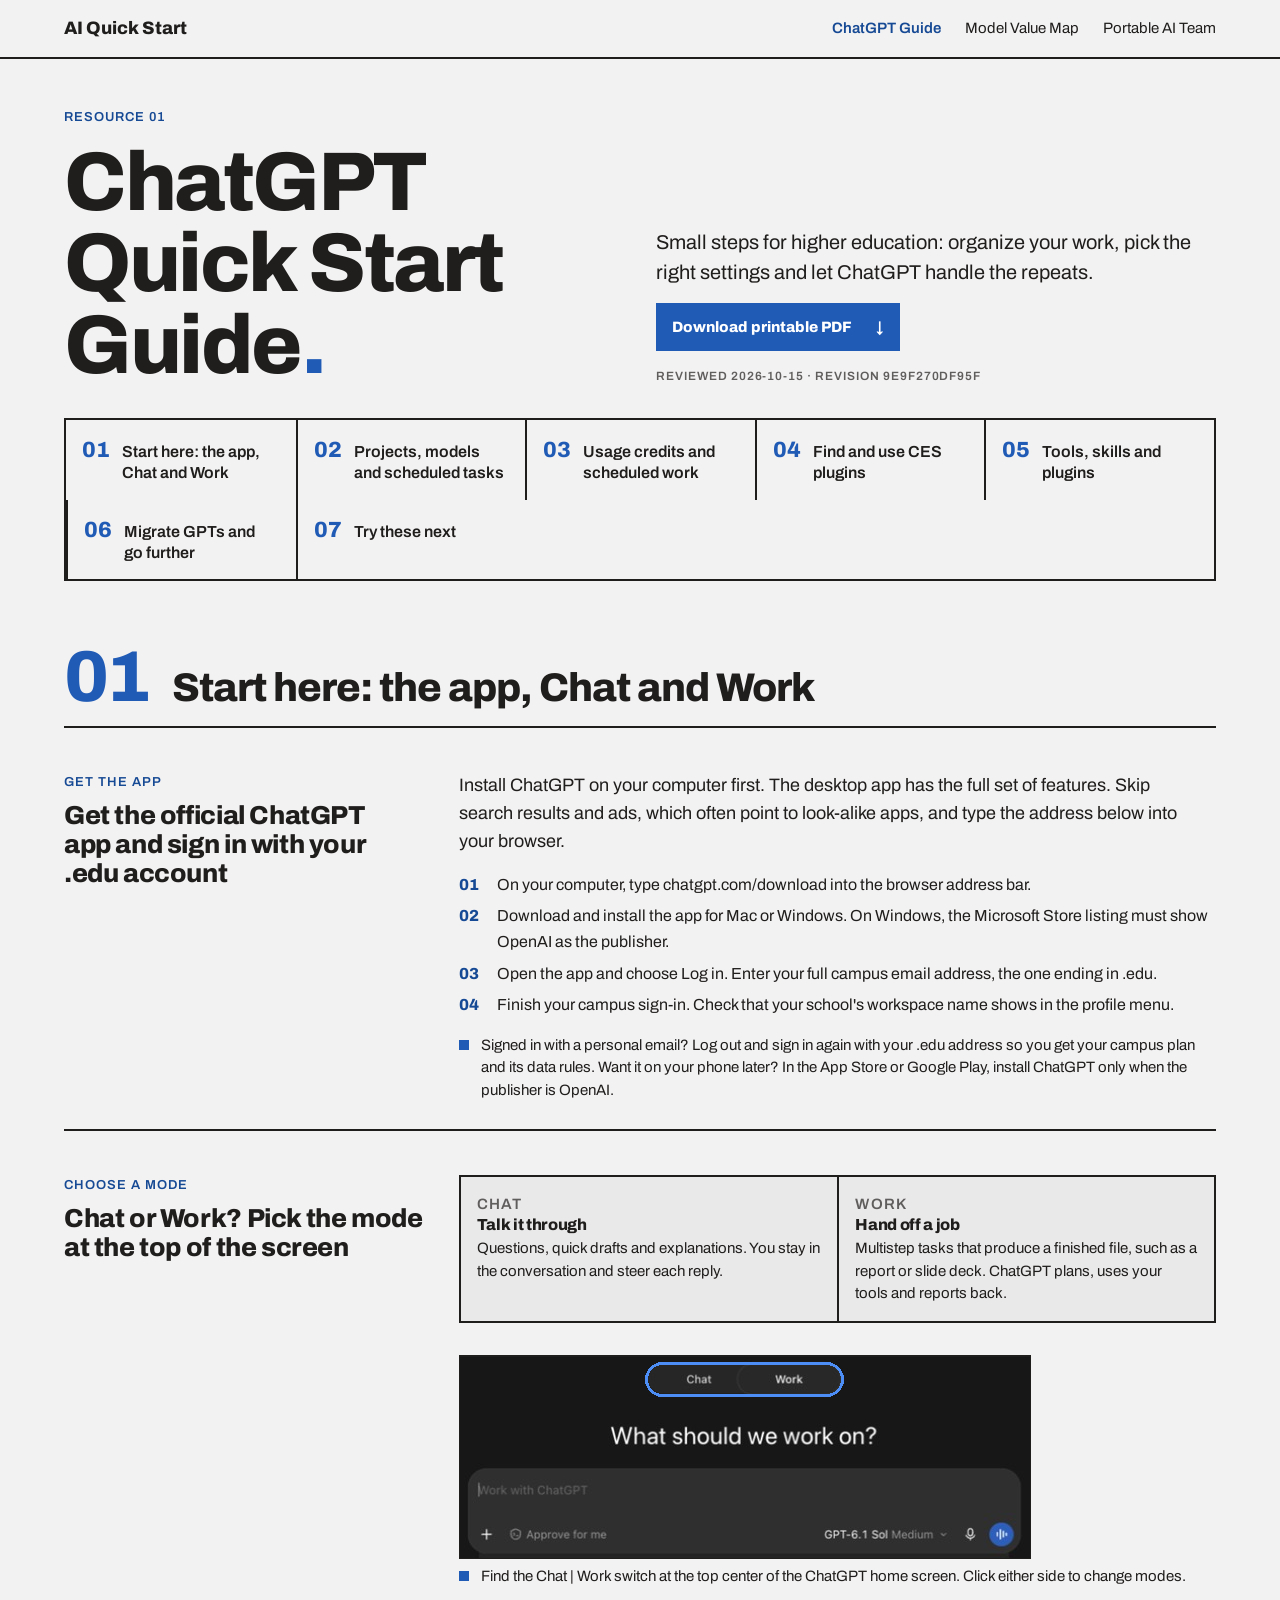
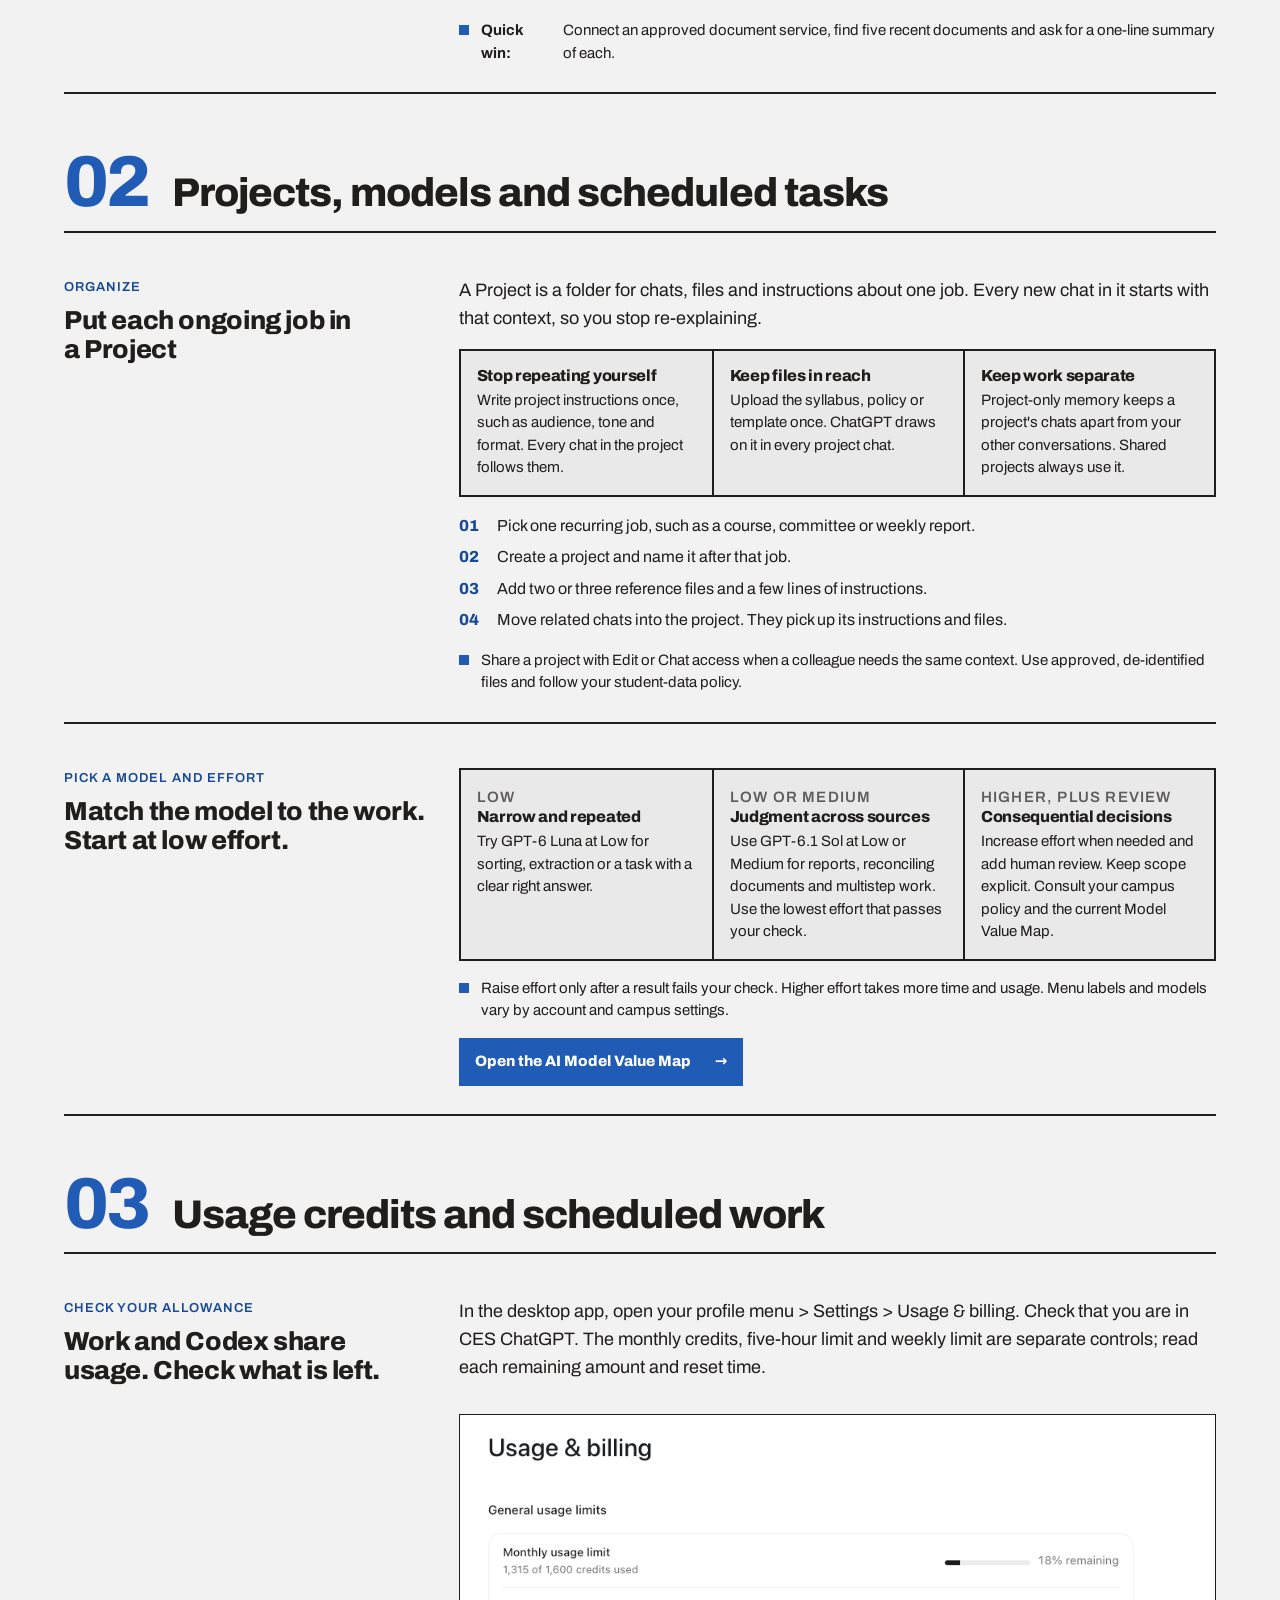
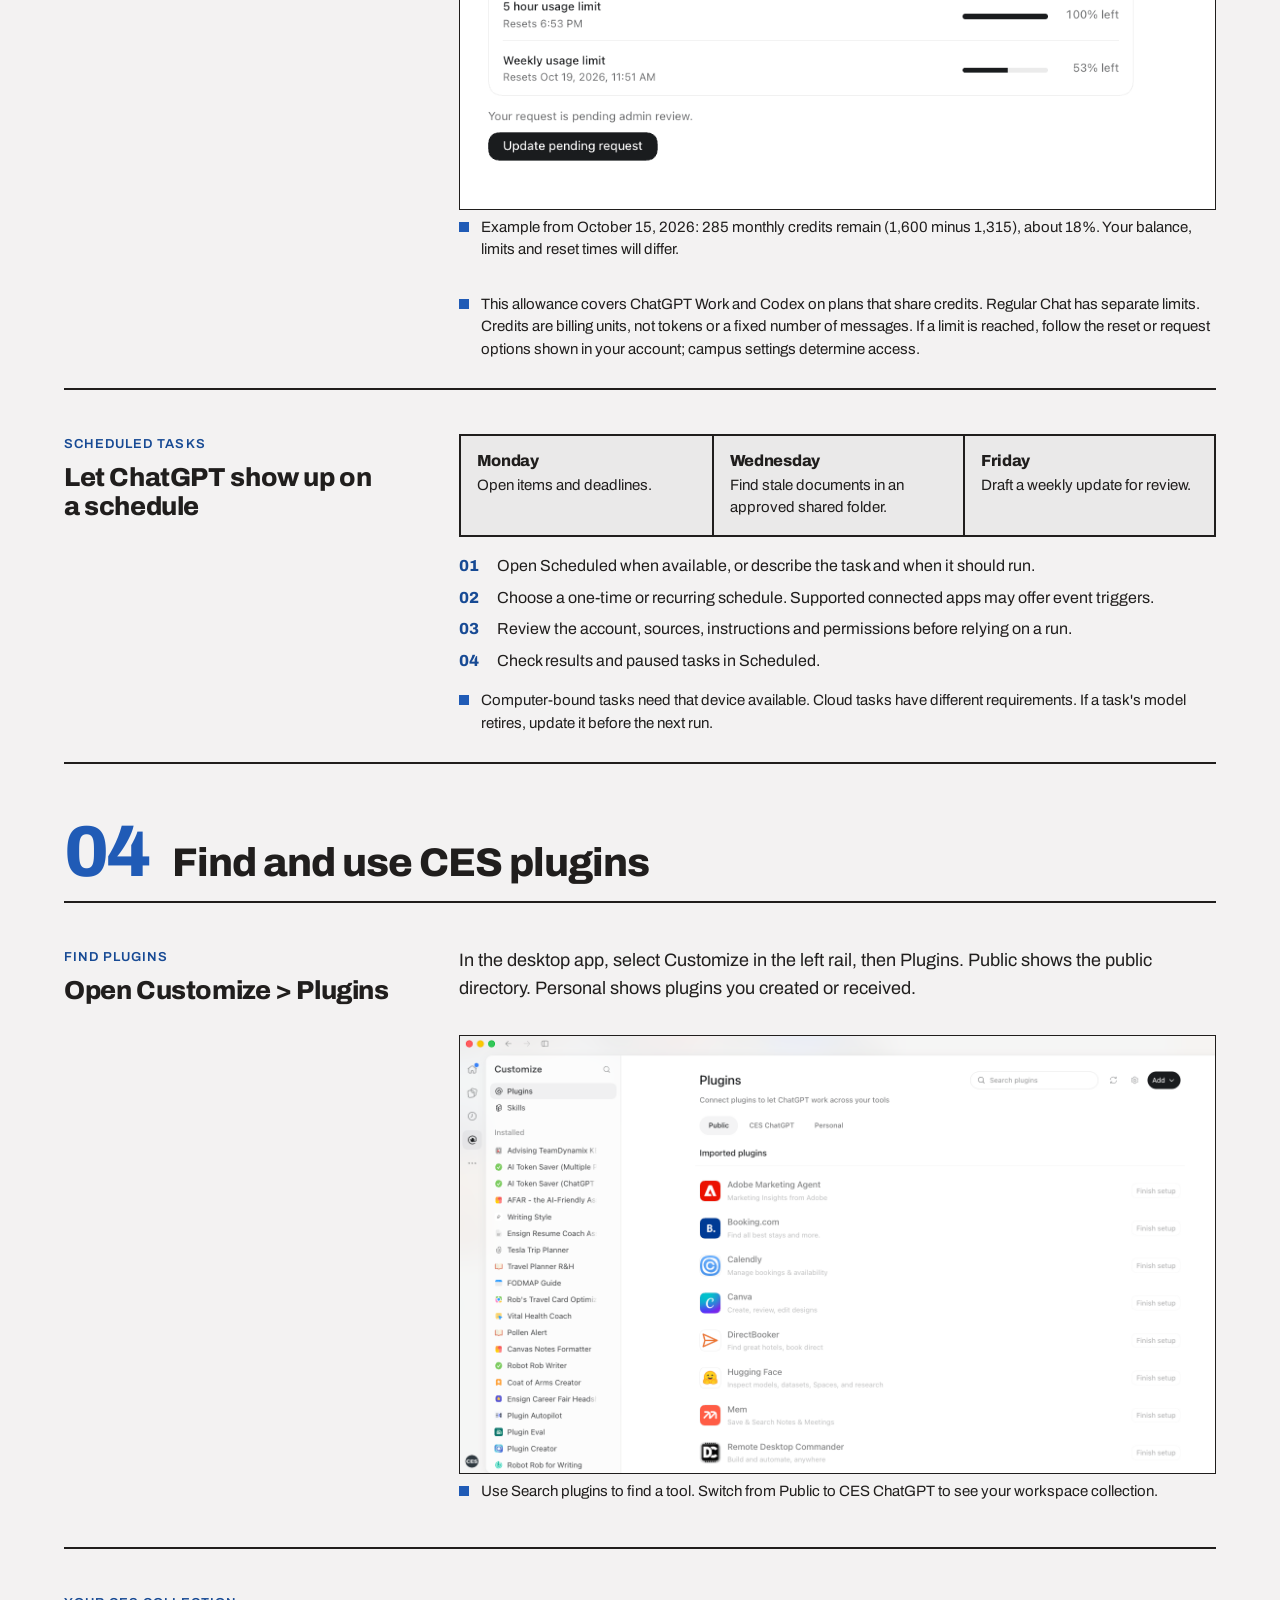
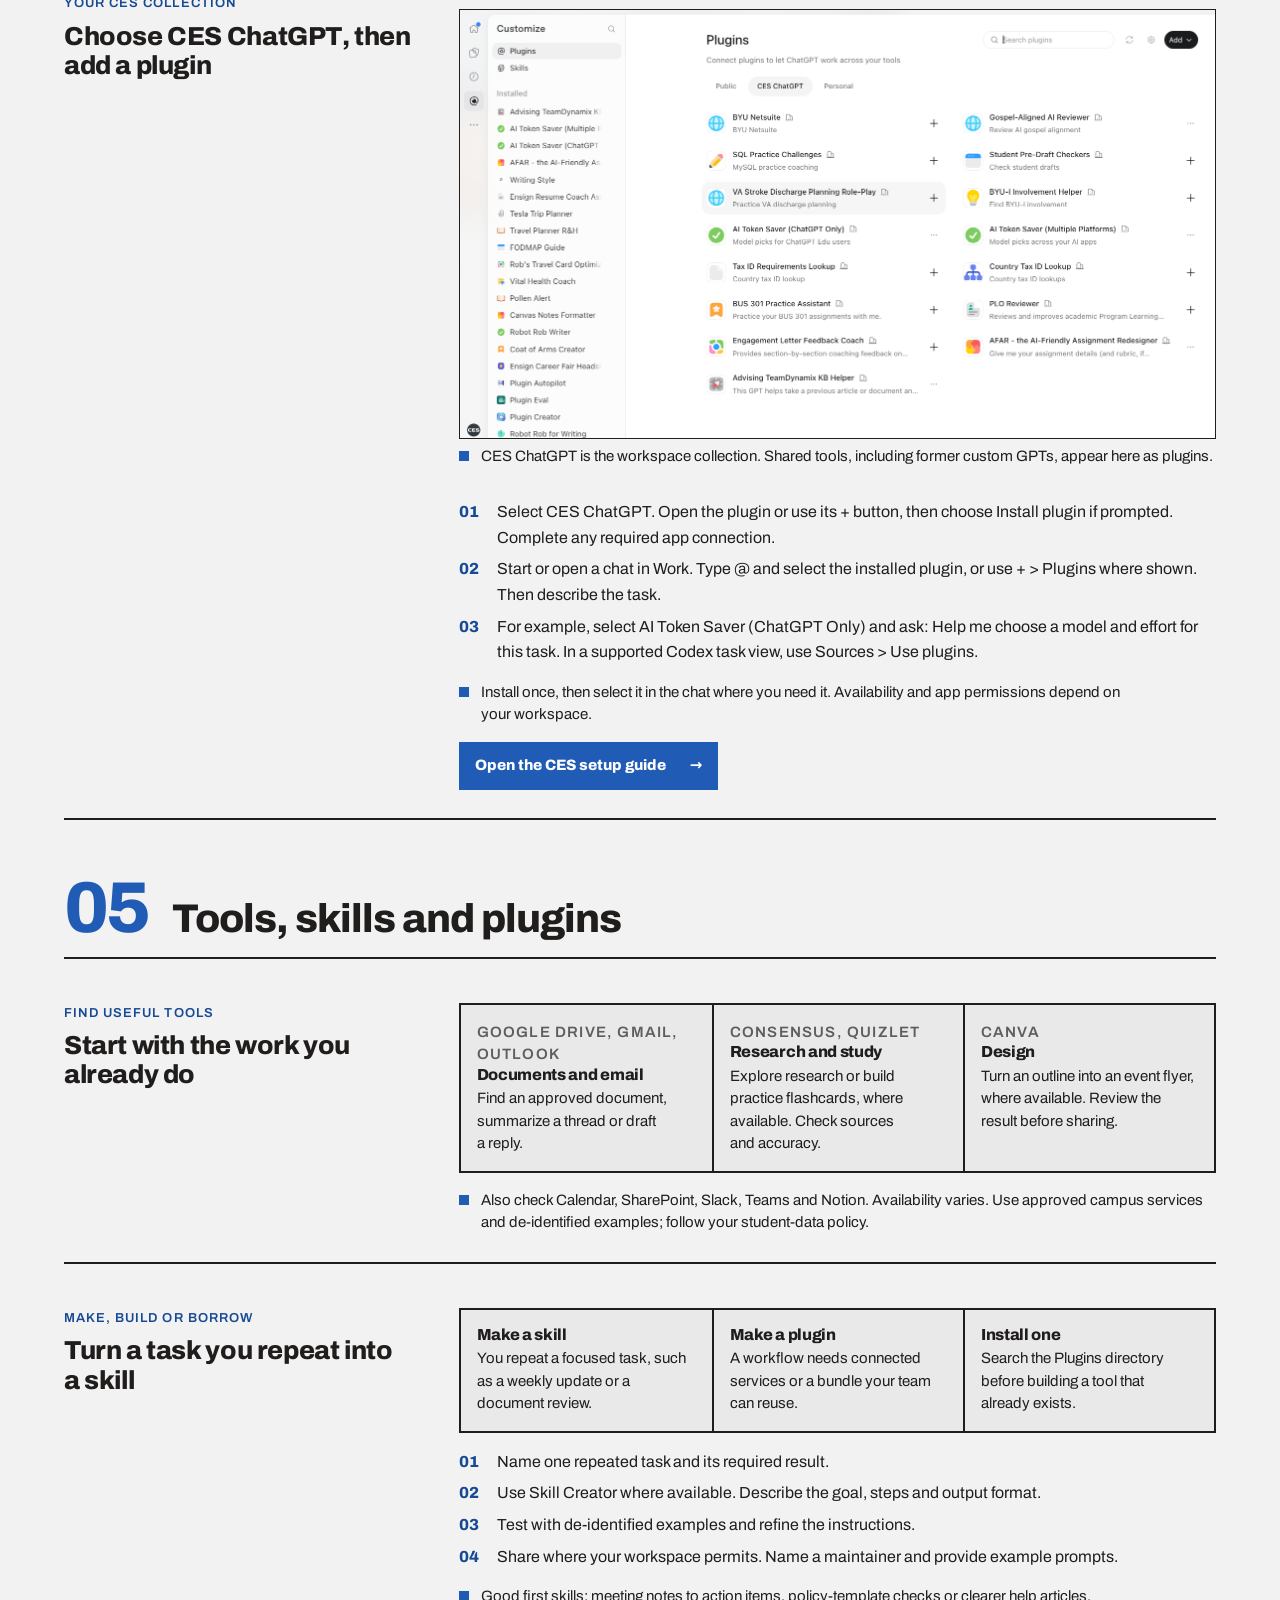
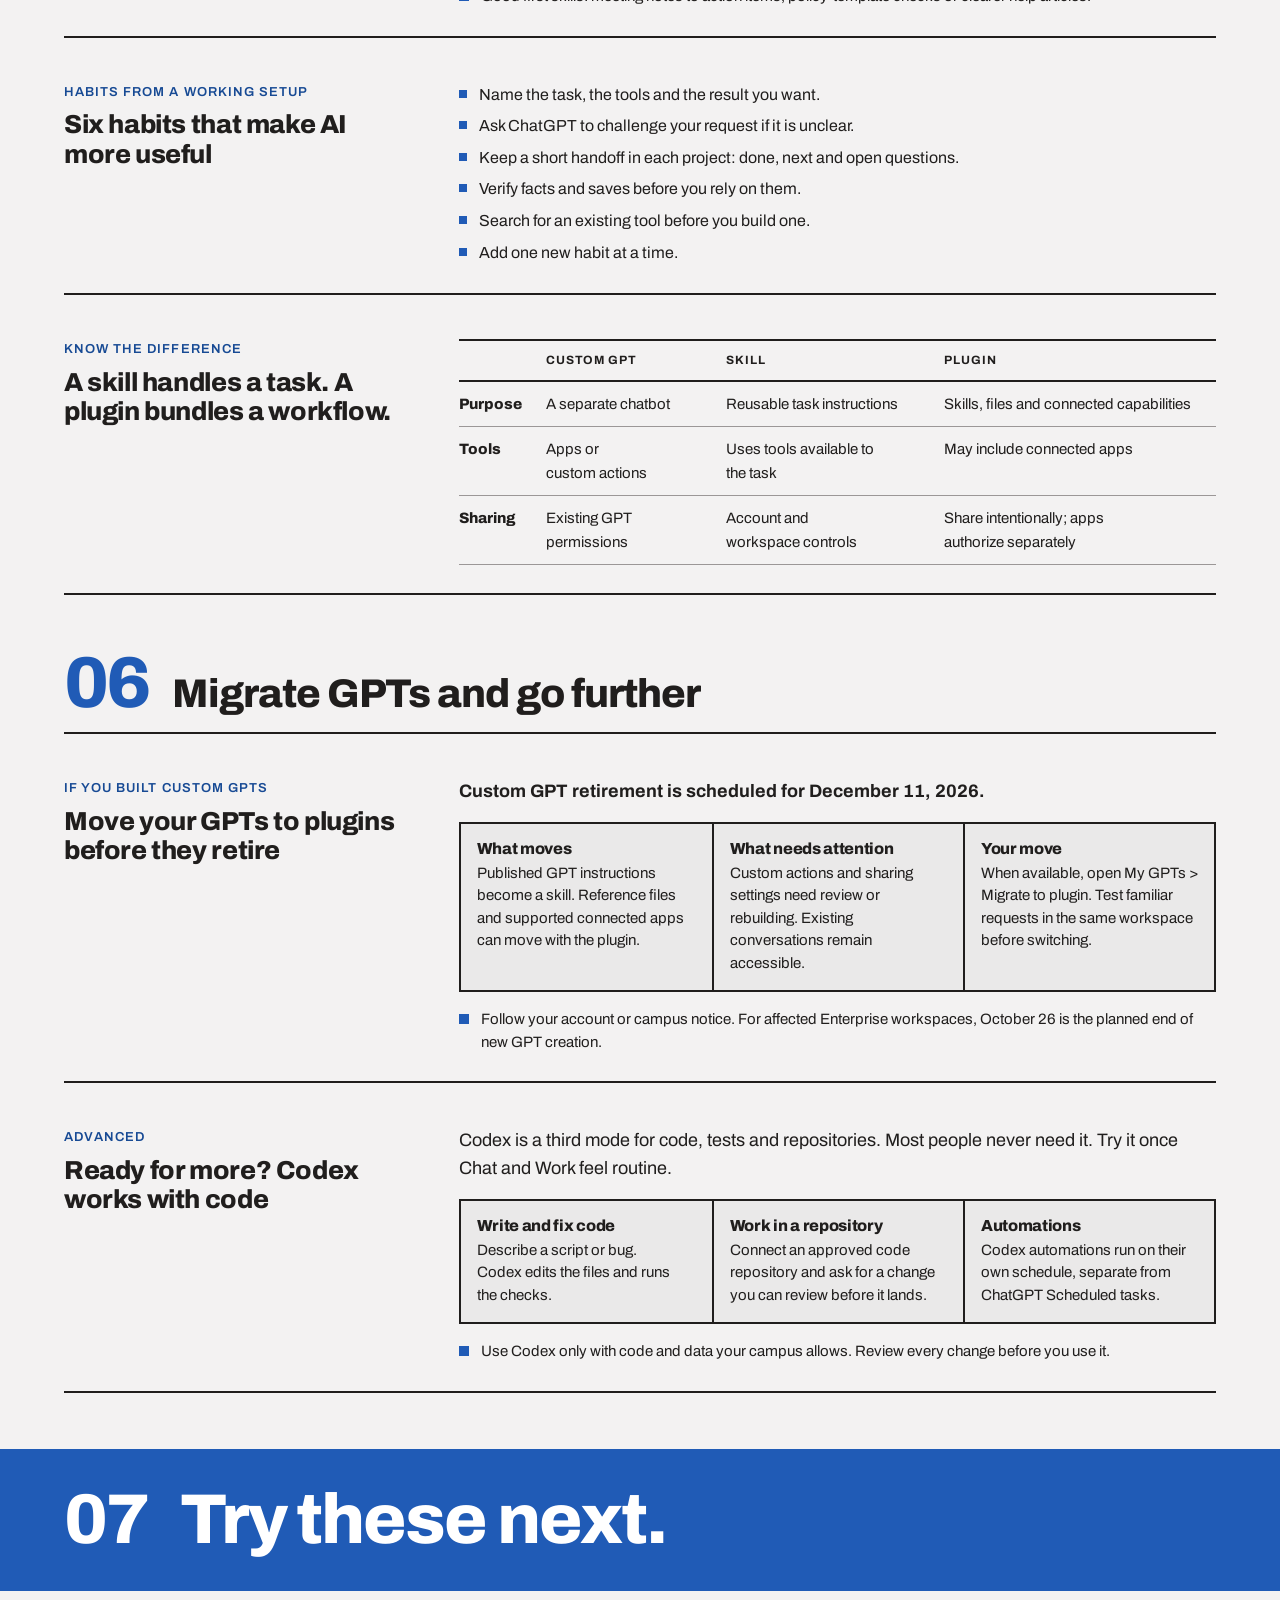
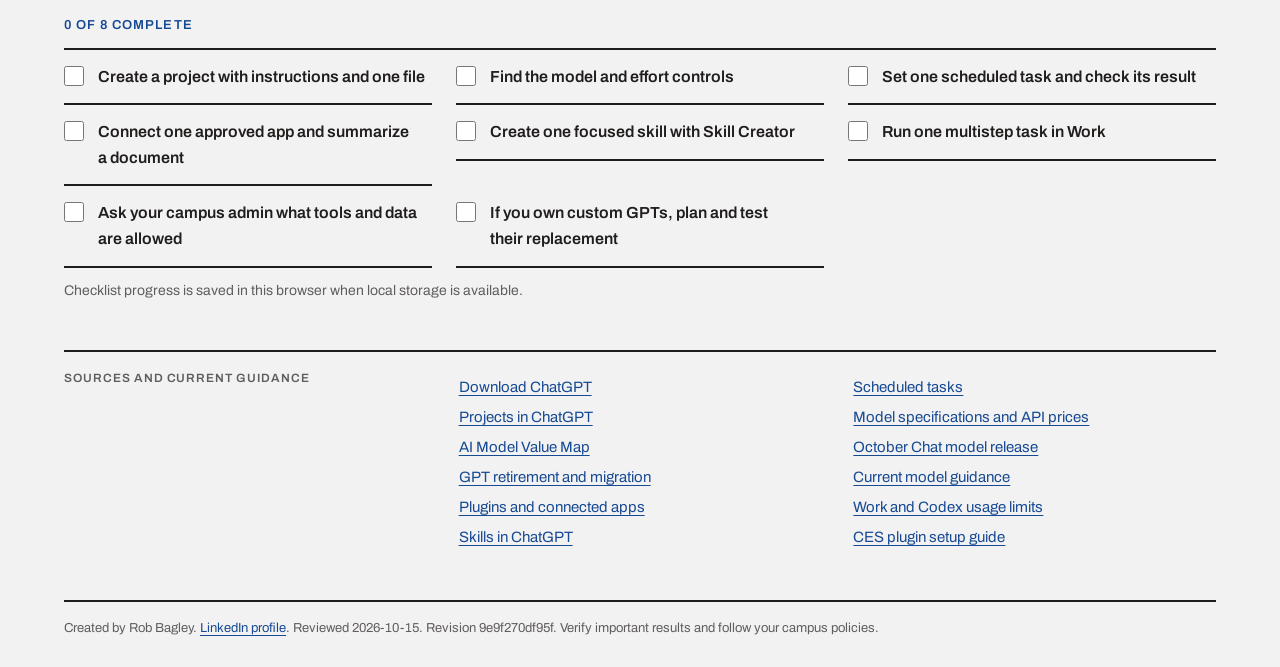
==== commit 19c0c8eb: "Guide: install ChatGPT on the computer first, phone as optional follow-up Co-Authored-By: Claude Opu" ====
--- a/docs/chatgpt-quick-start-guide/index.html
+++ b/docs/chatgpt-quick-start-guide/index.html
@@ -1 +1 @@
-<!doctype html><html lang="en"><head><meta charset="utf-8"><meta name="viewport" content="width=device-width,initial-scale=1"><title>ChatGPT Quick Start Guide</title><meta name="description" content="Small steps for higher education: organize your work, pick the right settings and let ChatGPT handle the repeats."><link rel="icon" href="../favicon.ico"><link rel="icon" type="image/svg+xml" href="../favicon.svg"><link rel="preload" href="../assets/fonts/archivo.woff2" as="font" type="font/woff2" crossorigin><link rel="stylesheet" href="../assets/rob-personal.css"><link rel="stylesheet" href="../assets/site.css"><script defer src="../assets/guide.js"></script></head><body><a class="rp-skip" href="#main">Skip to content</a><nav class="rp-nav" aria-label="Main"><a class="rp-brand" href="../index.html">AI Quick Start</a><a href="../chatgpt-quick-start-guide/" aria-current="page">ChatGPT Guide</a><a href="https://robbagley-afk.github.io/model-value-map/">Model Value Map</a><a href="https://your-portable-ai-team.airy-emu-9499.chatgpt.site/">Portable AI Team</a></nav><main id="main"><div class="rp-page"><section class="rp-hero"><div class="rp-hero-title"><div class="rp-kicker">Resource 01</div><h1 class="rp-display">ChatGPT Quick Start Guide<span class="rp-dot">.</span></h1></div><div class="guide-lede"><p class="rp-lede">Small steps for higher education: organize your work, pick the right settings and let ChatGPT handle the repeats.</p><a class="rp-btn rp-btn-primary no-print" href="../ChatGPT-Quick-Start-Guide.pdf">Download printable PDF<span aria-hidden="true">↓</span></a><p class="rp-label">Reviewed 2026-10-15 · Revision d04d09317735</p></div></section><nav class="rp-grid rp-boxed toc" aria-label="In this guide" style="--rp-cell:200px"><a href="#part-1"><span class="toc-num">01</span>Start here: the app, Chat and Work</a><a href="#part-2"><span class="toc-num">02</span>Projects, models and scheduled tasks</a><a href="#part-3"><span class="toc-num">03</span>Usage credits and scheduled work</a><a href="#part-4"><span class="toc-num">04</span>Find and use CES plugins</a><a href="#part-5"><span class="toc-num">05</span>Tools, skills and plugins</a><a href="#part-6"><span class="toc-num">06</span>Migrate GPTs and go further</a><a href="#checklist"><span class="toc-num">07</span>Try these next</a></nav><article class="rp-section chapter" id="part-1"><div class="rp-section-head"><span class="rp-num">01</span><h2>Start here: the app, Chat and Work</h2></div><section class="topic" id="app"><div class="topic-head"><div class="rp-kicker">Get the app</div><h3>Get the official ChatGPT app and sign in with your .edu account</h3></div><div class="topic-body"><p class="intro">App stores list many look-alike ChatGPT apps. Get the real one from OpenAI so your campus account and its protections apply.</p><ol class="rp-steps"><li>Go to chatgpt.com/download. On a phone, search ChatGPT and confirm the publisher is OpenAI.</li><li>Install the app for your device: Mac, Windows, iPhone or Android.</li><li>Open the app and choose Log in. Enter your full campus email address, the one ending in .edu.</li><li>Finish your campus sign-in. Check that your school&#x27;s workspace name shows in the profile menu.</li></ol><p class="rp-note">Signed in with a personal email? Log out and sign in again with your .edu address so you get your campus plan and its data rules.</p></div></section><section class="topic" id="modes"><div class="topic-head"><div class="rp-kicker">Choose a mode</div><h3>Chat or Work? Pick the mode at the top of the screen</h3></div><div class="topic-body"><div class="rp-grid rp-boxed cards"><div class="rp-tinted"><p class="rp-label">Chat</p><h4>Talk it through</h4><p>Questions, quick drafts and explanations. You stay in the conversation and steer each reply.</p></div><div class="rp-tinted"><p class="rp-label">Work</p><h4>Hand off a job</h4><p>Multistep tasks that produce a finished file, such as a report or slide deck. ChatGPT plans, uses your tools and reports back.</p></div></div><figure class="shot"><a href="../assets/img/chat-work-switch.png" aria-label="Open full-size screenshot: ChatGPT home screen with the Chat and Work switch at the top center, Work selected"><img src="../assets/img/chat-work-switch.png" alt="ChatGPT home screen with the Chat and Work switch at the top center, Work selected" loading="lazy"></a><figcaption class="rp-note">Find the Chat | Work switch at the top center of the ChatGPT home screen. Click either side to change modes.</figcaption></figure><p class="rp-note"><strong>Quick win:</strong> Connect an approved document service, find five recent documents and ask for a one-line summary of each.</p></div></section></article><article class="rp-section chapter" id="part-2"><div class="rp-section-head"><span class="rp-num">02</span><h2>Projects, models and scheduled tasks</h2></div><section class="topic" id="projects"><div class="topic-head"><div class="rp-kicker">Organize</div><h3>Put each ongoing job in a Project</h3></div><div class="topic-body"><p class="intro">A Project is a folder for chats, files and instructions about one job. Every new chat in it starts with that context, so you stop re-explaining.</p><div class="rp-grid rp-boxed cards"><div class="rp-tinted"><h4>Stop repeating yourself</h4><p>Write project instructions once, such as audience, tone and format. Every chat in the project follows them.</p></div><div class="rp-tinted"><h4>Keep files in reach</h4><p>Upload the syllabus, policy or template once. ChatGPT draws on it in every project chat.</p></div><div class="rp-tinted"><h4>Keep work separate</h4><p>Project-only memory keeps a project&#x27;s chats apart from your other conversations. Shared projects always use it.</p></div></div><ol class="rp-steps"><li>Pick one recurring job, such as a course, committee or weekly report.</li><li>Create a project and name it after that job.</li><li>Add two or three reference files and a few lines of instructions.</li><li>Move related chats into the project. They pick up its instructions and files.</li></ol><p class="rp-note">Share a project with Edit or Chat access when a colleague needs the same context. Use approved, de-identified files and follow your student-data policy.</p></div></section><section class="topic" id="models"><div class="topic-head"><div class="rp-kicker">Pick a model and effort</div><h3>Match the model to the work. Start at low effort.</h3></div><div class="topic-body"><div class="rp-grid rp-boxed cards"><div class="rp-tinted"><p class="rp-label">Low</p><h4>Narrow and repeated</h4><p>Try GPT-6 Luna at Low for sorting, extraction or a task with a clear right answer.</p></div><div class="rp-tinted"><p class="rp-label">Low or Medium</p><h4>Judgment across sources</h4><p>Use GPT-6.1 Sol at Low or Medium for reports, reconciling documents and multistep work. Use the lowest effort that passes your check.</p></div><div class="rp-tinted"><p class="rp-label">Higher, plus review</p><h4>Consequential decisions</h4><p>Increase effort when needed and add human review. Keep scope explicit. Consult your campus policy and the current Model Value Map.</p></div></div><p class="rp-note">Raise effort only after a result fails your check. Higher effort takes more time and usage. Menu labels and models vary by account and campus settings.</p><p><a class="rp-btn rp-btn-primary" href="https://robbagley-afk.github.io/model-value-map/">Open the AI Model Value Map<span aria-hidden="true">→</span></a></p></div></section></article><article class="rp-section chapter" id="part-3"><div class="rp-section-head"><span class="rp-num">03</span><h2>Usage credits and scheduled work</h2></div><section class="topic" id="usage"><div class="topic-head"><div class="rp-kicker">Check your allowance</div><h3>Work and Codex share usage. Check what is left.</h3></div><div class="topic-body"><p class="intro">In the desktop app, open your profile menu &gt; Settings &gt; Usage &amp; billing. Check that you are in CES ChatGPT. The monthly credits, five-hour limit and weekly limit are separate controls; read each remaining amount and reset time.</p><figure class="shot"><a href="../assets/img/usage-billing.png" aria-label="Open full-size screenshot: Usage &amp; billing example showing 1,315 of 1,600 monthly credits used, 18 percent remaining, 100 percent left in the five-hour window and 53 percent left in the weekly window."><img src="../assets/img/usage-billing.png" alt="Usage &amp; billing example showing 1,315 of 1,600 monthly credits used, 18 percent remaining, 100 percent left in the five-hour window and 53 percent left in the weekly window." loading="lazy"></a><figcaption class="rp-note">Example from October 15, 2026: 285 monthly credits remain (1,600 minus 1,315), about 18%. Your balance, limits and reset times will differ.</figcaption></figure><p class="rp-note">This allowance covers ChatGPT Work and Codex on plans that share credits. Regular Chat has separate limits. Credits are billing units, not tokens or a fixed number of messages. If a limit is reached, follow the reset or request options shown in your account; campus settings determine access.</p></div></section><section class="topic" id="schedule"><div class="topic-head"><div class="rp-kicker">Scheduled tasks</div><h3>Let ChatGPT show up on a schedule</h3></div><div class="topic-body"><div class="rp-grid rp-boxed cards"><div class="rp-tinted"><h4>Monday</h4><p>Open items and deadlines.</p></div><div class="rp-tinted"><h4>Wednesday</h4><p>Find stale documents in an approved shared folder.</p></div><div class="rp-tinted"><h4>Friday</h4><p>Draft a weekly update for review.</p></div></div><ol class="rp-steps"><li>Open Scheduled when available, or describe the task and when it should run.</li><li>Choose a one-time or recurring schedule. Supported connected apps may offer event triggers.</li><li>Review the account, sources, instructions and permissions before relying on a run.</li><li>Check results and paused tasks in Scheduled.</li></ol><p class="rp-note">Computer-bound tasks need that device available. Cloud tasks have different requirements. If a task&#x27;s model retires, update it before the next run.</p></div></section></article><article class="rp-section chapter" id="part-4"><div class="rp-section-head"><span class="rp-num">04</span><h2>Find and use CES plugins</h2></div><section class="topic" id="find-plugins"><div class="topic-head"><div class="rp-kicker">Find plugins</div><h3>Open Customize &gt; Plugins</h3></div><div class="topic-body"><p class="intro">In the desktop app, select Customize in the left rail, then Plugins. Public shows the public directory. Personal shows plugins you created or received.</p><figure class="shot"><a href="../assets/img/plugins-public.png" aria-label="Open full-size screenshot: Customize screen with Plugins selected, Public selected, a Search plugins field and the CES ChatGPT and Personal tabs."><img src="../assets/img/plugins-public.png" alt="Customize screen with Plugins selected, Public selected, a Search plugins field and the CES ChatGPT and Personal tabs." loading="lazy"></a><figcaption class="rp-note">Use Search plugins to find a tool. Switch from Public to CES ChatGPT to see your workspace collection.</figcaption></figure></div></section><section class="topic" id="ces-plugins"><div class="topic-head"><div class="rp-kicker">Your CES collection</div><h3>Choose CES ChatGPT, then add a plugin</h3></div><div class="topic-body"><figure class="shot"><a href="../assets/img/plugins-ces.png" aria-label="Open full-size screenshot: CES ChatGPT workspace tab selected, showing shared plugins including AI Token Saver ChatGPT Only and AI Token Saver Multiple Platforms, with plus buttons beside available entries."><img src="../assets/img/plugins-ces.png" alt="CES ChatGPT workspace tab selected, showing shared plugins including AI Token Saver ChatGPT Only and AI Token Saver Multiple Platforms, with plus buttons beside available entries." loading="lazy"></a><figcaption class="rp-note">CES ChatGPT is the workspace collection. Shared tools, including former custom GPTs, appear here as plugins.</figcaption></figure><ol class="rp-steps"><li>Select CES ChatGPT. Open the plugin or use its + button, then choose Install plugin if prompted. Complete any required app connection.</li><li>Start or open a chat in Work. Type @ and select the installed plugin, or use + &gt; Plugins where shown. Then describe the task.</li><li>For example, select AI Token Saver (ChatGPT Only) and ask: Help me choose a model and effort for this task. In a supported Codex task view, use Sources &gt; Use plugins.</li></ol><p class="rp-note">Install once, then select it in the chat where you need it. Availability and app permissions depend on your workspace.</p><p><a class="rp-btn rp-btn-primary" href="https://ai-token-saver.vercel.app/ces/#setup-guides">Open the CES setup guide<span aria-hidden="true">→</span></a></p></div></section></article><article class="rp-section chapter" id="part-5"><div class="rp-section-head"><span class="rp-num">05</span><h2>Tools, skills and plugins</h2></div><section class="topic" id="tools"><div class="topic-head"><div class="rp-kicker">Find useful tools</div><h3>Start with the work you already do</h3></div><div class="topic-body"><div class="rp-grid rp-boxed cards"><div class="rp-tinted"><p class="rp-label">Google Drive, Gmail, Outlook</p><h4>Documents and email</h4><p>Find an approved document, summarize a thread or draft a reply.</p></div><div class="rp-tinted"><p class="rp-label">Consensus, Quizlet</p><h4>Research and study</h4><p>Explore research or build practice flashcards, where available. Check sources and accuracy.</p></div><div class="rp-tinted"><p class="rp-label">Canva</p><h4>Design</h4><p>Turn an outline into an event flyer, where available. Review the result before sharing.</p></div></div><p class="rp-note">Also check Calendar, SharePoint, Slack, Teams and Notion. Availability varies. Use approved campus services and de-identified examples; follow your student-data policy.</p></div></section><section class="topic" id="build"><div class="topic-head"><div class="rp-kicker">Make, build or borrow</div><h3>Turn a task you repeat into a skill</h3></div><div class="topic-body"><div class="rp-grid rp-boxed cards"><div class="rp-tinted"><h4>Make a skill</h4><p>You repeat a focused task, such as a weekly update or a document review.</p></div><div class="rp-tinted"><h4>Make a plugin</h4><p>A workflow needs connected services or a bundle your team can reuse.</p></div><div class="rp-tinted"><h4>Install one</h4><p>Search the Plugins directory before building a tool that already exists.</p></div></div><ol class="rp-steps"><li>Name one repeated task and its required result.</li><li>Use Skill Creator where available. Describe the goal, steps and output format.</li><li>Test with de-identified examples and refine the instructions.</li><li>Share where your workspace permits. Name a maintainer and provide example prompts.</li></ol><p class="rp-note">Good first skills: meeting notes to action items, policy-template checks or clearer help articles.</p></div></section><section class="topic" id="habits"><div class="topic-head"><div class="rp-kicker">Habits from a working setup</div><h3>Six habits that make AI more useful</h3></div><div class="topic-body"><ul class="bullets"><li>Name the task, the tools and the result you want.</li><li>Ask ChatGPT to challenge your request if it is unclear.</li><li>Keep a short handoff in each project: done, next and open questions.</li><li>Verify facts and saves before you rely on them.</li><li>Search for an existing tool before you build one.</li><li>Add one new habit at a time.</li></ul></div></section><section class="topic" id="difference"><div class="topic-head"><div class="rp-kicker">Know the difference</div><h3>A skill handles a task. A plugin bundles a workflow.</h3></div><div class="topic-body"><div class="rp-table-wrap"><table class="rp-table"><thead><tr><th scope="col"></th><th scope="col">Custom GPT</th><th scope="col">Skill</th><th scope="col">Plugin</th></tr></thead><tbody><tr><th scope="row">Purpose</th><td>A separate chatbot</td><td>Reusable task instructions</td><td>Skills, files and connected capabilities</td></tr><tr><th scope="row">Tools</th><td>Apps or custom actions</td><td>Uses tools available to the task</td><td>May include connected apps</td></tr><tr><th scope="row">Sharing</th><td>Existing GPT permissions</td><td>Account and workspace controls</td><td>Share intentionally; apps authorize separately</td></tr></tbody></table></div></div></section></article><article class="rp-section chapter" id="part-6"><div class="rp-section-head"><span class="rp-num">06</span><h2>Migrate GPTs and go further</h2></div><section class="topic" id="migration"><div class="topic-head"><div class="rp-kicker">If you built custom GPTs</div><h3>Move your GPTs to plugins before they retire</h3></div><div class="topic-body"><p class="intro"><strong>Custom GPT retirement is scheduled for December 11, 2026.</strong></p><div class="rp-grid rp-boxed cards"><div class="rp-tinted"><h4>What moves</h4><p>Published GPT instructions become a skill. Reference files and supported connected apps can move with the plugin.</p></div><div class="rp-tinted"><h4>What needs attention</h4><p>Custom actions and sharing settings need review or rebuilding. Existing conversations remain accessible.</p></div><div class="rp-tinted"><h4>Your move</h4><p>When available, open My GPTs &gt; Migrate to plugin. Test familiar requests in the same workspace before switching.</p></div></div><p class="rp-note">Follow your account or campus notice. For affected Enterprise workspaces, October 26 is the planned end of new GPT creation.</p></div></section><section class="topic" id="codex"><div class="topic-head"><div class="rp-kicker">Advanced</div><h3>Ready for more? Codex works with code</h3></div><div class="topic-body"><p class="intro">Codex is a third mode for code, tests and repositories. Most people never need it. Try it once Chat and Work feel routine.</p><div class="rp-grid rp-boxed cards"><div class="rp-tinted"><h4>Write and fix code</h4><p>Describe a script or bug. Codex edits the files and runs the checks.</p></div><div class="rp-tinted"><h4>Work in a repository</h4><p>Connect an approved code repository and ask for a change you can review before it lands.</p></div><div class="rp-tinted"><h4>Automations</h4><p>Codex automations run on their own schedule, separate from ChatGPT Scheduled tasks.</p></div></div><p class="rp-note">Use Codex only with code and data your campus allows. Review every change before you use it.</p></div></section></article></div><section class="rp-band" id="checklist"><div class="rp-band-inner"><span class="rp-band-big" aria-hidden="true">07</span><h2 class="rp-band-big">Try these next.</h2></div></section><div class="rp-page after-band"><p class="rp-kicker progress" data-progress aria-live="polite">0 of 8 complete</p><ul class="checks"><li><label class="rp-check"><input type="checkbox" data-check="project"><span>Create a project with instructions and one file</span></label></li><li><label class="rp-check"><input type="checkbox" data-check="controls"><span>Find the model and effort controls</span></label></li><li><label class="rp-check"><input type="checkbox" data-check="schedule"><span>Set one scheduled task and check its result</span></label></li><li><label class="rp-check"><input type="checkbox" data-check="connect"><span>Connect one approved app and summarize a document</span></label></li><li><label class="rp-check"><input type="checkbox" data-check="skill"><span>Create one focused skill with Skill Creator</span></label></li><li><label class="rp-check"><input type="checkbox" data-check="work"><span>Run one multistep task in Work</span></label></li><li><label class="rp-check"><input type="checkbox" data-check="policy"><span>Ask your campus admin what tools and data are allowed</span></label></li><li><label class="rp-check"><input type="checkbox" data-check="migrate"><span>If you own custom GPTs, plan and test their replacement</span></label></li></ul><p class="meta">Checklist progress is saved in this browser when local storage is available.</p><section class="sources"><h2 class="rp-label">Sources and current guidance</h2><ul class="source-list"><li><a href="https://chatgpt.com/download">Download ChatGPT</a></li><li><a href="https://help.openai.com/en/articles/10169521-projects-in-chatgpt">Projects in ChatGPT</a></li><li><a href="https://robbagley-afk.github.io/model-value-map/">AI Model Value Map</a></li><li><a href="https://help.openai.com/en/articles/20001519-custom-gpt-retirement-and-migration-faq">GPT retirement and migration</a></li><li><a href="https://help.openai.com/en/articles/20001256-plugins-in-chatgpt">Plugins and connected apps</a></li><li><a href="https://help.openai.com/en/articles/20001066-skills-in-chatgpt">Skills in ChatGPT</a></li><li><a href="https://help.openai.com/en/articles/10291617-scheduled-tasks-in-chatgpt">Scheduled tasks</a></li><li><a href="https://developers.openai.com/api/docs/models">Model specifications and API prices</a></li><li><a href="https://deploymentsafety.openai.com/gpt-6-october/model-data-and-training">October Chat model release</a></li><li><a href="https://robbagley-afk.github.io/model-value-map/guidance.md">Current model guidance</a></li><li><a href="https://help.openai.com/en/articles/11369540-using-codex-with-your-chatgpt-plan">Work and Codex usage limits</a></li><li><a href="https://ai-token-saver.vercel.app/ces/">CES plugin setup guide</a></li></ul></section></div></main><footer class="rp-footer">Created by Rob Bagley. <a href="https://www.linkedin.com/in/robbagley/">LinkedIn profile</a>. Reviewed 2026-10-15. Revision d04d09317735. Verify important results and follow your campus policies.</footer></body></html>+<!doctype html><html lang="en"><head><meta charset="utf-8"><meta name="viewport" content="width=device-width,initial-scale=1"><title>ChatGPT Quick Start Guide</title><meta name="description" content="Small steps for higher education: organize your work, pick the right settings and let ChatGPT handle the repeats."><link rel="icon" href="../favicon.ico"><link rel="icon" type="image/svg+xml" href="../favicon.svg"><link rel="preload" href="../assets/fonts/archivo.woff2" as="font" type="font/woff2" crossorigin><link rel="stylesheet" href="../assets/rob-personal.css"><link rel="stylesheet" href="../assets/site.css"><script defer src="../assets/guide.js"></script></head><body><a class="rp-skip" href="#main">Skip to content</a><nav class="rp-nav" aria-label="Main"><a class="rp-brand" href="../index.html">AI Quick Start</a><a href="../chatgpt-quick-start-guide/" aria-current="page">ChatGPT Guide</a><a href="https://robbagley-afk.github.io/model-value-map/">Model Value Map</a><a href="https://your-portable-ai-team.airy-emu-9499.chatgpt.site/">Portable AI Team</a></nav><main id="main"><div class="rp-page"><section class="rp-hero"><div class="rp-hero-title"><div class="rp-kicker">Resource 01</div><h1 class="rp-display">ChatGPT Quick Start Guide<span class="rp-dot">.</span></h1></div><div class="guide-lede"><p class="rp-lede">Small steps for higher education: organize your work, pick the right settings and let ChatGPT handle the repeats.</p><a class="rp-btn rp-btn-primary no-print" href="../ChatGPT-Quick-Start-Guide.pdf">Download printable PDF<span aria-hidden="true">↓</span></a><p class="rp-label">Reviewed 2026-10-15 · Revision 9e9f270df95f</p></div></section><nav class="rp-grid rp-boxed toc" aria-label="In this guide" style="--rp-cell:200px"><a href="#part-1"><span class="toc-num">01</span>Start here: the app, Chat and Work</a><a href="#part-2"><span class="toc-num">02</span>Projects, models and scheduled tasks</a><a href="#part-3"><span class="toc-num">03</span>Usage credits and scheduled work</a><a href="#part-4"><span class="toc-num">04</span>Find and use CES plugins</a><a href="#part-5"><span class="toc-num">05</span>Tools, skills and plugins</a><a href="#part-6"><span class="toc-num">06</span>Migrate GPTs and go further</a><a href="#checklist"><span class="toc-num">07</span>Try these next</a></nav><article class="rp-section chapter" id="part-1"><div class="rp-section-head"><span class="rp-num">01</span><h2>Start here: the app, Chat and Work</h2></div><section class="topic" id="app"><div class="topic-head"><div class="rp-kicker">Get the app</div><h3>Get the official ChatGPT app and sign in with your .edu account</h3></div><div class="topic-body"><p class="intro">Install ChatGPT on your computer first. The desktop app has the full set of features. Skip search results and ads, which often point to look-alike apps, and type the address below into your browser.</p><ol class="rp-steps"><li>On your computer, type chatgpt.com/download into the browser address bar.</li><li>Download and install the app for Mac or Windows. On Windows, the Microsoft Store listing must show OpenAI as the publisher.</li><li>Open the app and choose Log in. Enter your full campus email address, the one ending in .edu.</li><li>Finish your campus sign-in. Check that your school&#x27;s workspace name shows in the profile menu.</li></ol><p class="rp-note">Signed in with a personal email? Log out and sign in again with your .edu address so you get your campus plan and its data rules. Want it on your phone later? In the App Store or Google Play, install ChatGPT only when the publisher is OpenAI.</p></div></section><section class="topic" id="modes"><div class="topic-head"><div class="rp-kicker">Choose a mode</div><h3>Chat or Work? Pick the mode at the top of the screen</h3></div><div class="topic-body"><div class="rp-grid rp-boxed cards"><div class="rp-tinted"><p class="rp-label">Chat</p><h4>Talk it through</h4><p>Questions, quick drafts and explanations. You stay in the conversation and steer each reply.</p></div><div class="rp-tinted"><p class="rp-label">Work</p><h4>Hand off a job</h4><p>Multistep tasks that produce a finished file, such as a report or slide deck. ChatGPT plans, uses your tools and reports back.</p></div></div><figure class="shot"><a href="../assets/img/chat-work-switch.png" aria-label="Open full-size screenshot: ChatGPT home screen with the Chat and Work switch at the top center, Work selected"><img src="../assets/img/chat-work-switch.png" alt="ChatGPT home screen with the Chat and Work switch at the top center, Work selected" loading="lazy"></a><figcaption class="rp-note">Find the Chat | Work switch at the top center of the ChatGPT home screen. Click either side to change modes.</figcaption></figure><p class="rp-note"><strong>Quick win:</strong> Connect an approved document service, find five recent documents and ask for a one-line summary of each.</p></div></section></article><article class="rp-section chapter" id="part-2"><div class="rp-section-head"><span class="rp-num">02</span><h2>Projects, models and scheduled tasks</h2></div><section class="topic" id="projects"><div class="topic-head"><div class="rp-kicker">Organize</div><h3>Put each ongoing job in a Project</h3></div><div class="topic-body"><p class="intro">A Project is a folder for chats, files and instructions about one job. Every new chat in it starts with that context, so you stop re-explaining.</p><div class="rp-grid rp-boxed cards"><div class="rp-tinted"><h4>Stop repeating yourself</h4><p>Write project instructions once, such as audience, tone and format. Every chat in the project follows them.</p></div><div class="rp-tinted"><h4>Keep files in reach</h4><p>Upload the syllabus, policy or template once. ChatGPT draws on it in every project chat.</p></div><div class="rp-tinted"><h4>Keep work separate</h4><p>Project-only memory keeps a project&#x27;s chats apart from your other conversations. Shared projects always use it.</p></div></div><ol class="rp-steps"><li>Pick one recurring job, such as a course, committee or weekly report.</li><li>Create a project and name it after that job.</li><li>Add two or three reference files and a few lines of instructions.</li><li>Move related chats into the project. They pick up its instructions and files.</li></ol><p class="rp-note">Share a project with Edit or Chat access when a colleague needs the same context. Use approved, de-identified files and follow your student-data policy.</p></div></section><section class="topic" id="models"><div class="topic-head"><div class="rp-kicker">Pick a model and effort</div><h3>Match the model to the work. Start at low effort.</h3></div><div class="topic-body"><div class="rp-grid rp-boxed cards"><div class="rp-tinted"><p class="rp-label">Low</p><h4>Narrow and repeated</h4><p>Try GPT-6 Luna at Low for sorting, extraction or a task with a clear right answer.</p></div><div class="rp-tinted"><p class="rp-label">Low or Medium</p><h4>Judgment across sources</h4><p>Use GPT-6.1 Sol at Low or Medium for reports, reconciling documents and multistep work. Use the lowest effort that passes your check.</p></div><div class="rp-tinted"><p class="rp-label">Higher, plus review</p><h4>Consequential decisions</h4><p>Increase effort when needed and add human review. Keep scope explicit. Consult your campus policy and the current Model Value Map.</p></div></div><p class="rp-note">Raise effort only after a result fails your check. Higher effort takes more time and usage. Menu labels and models vary by account and campus settings.</p><p><a class="rp-btn rp-btn-primary" href="https://robbagley-afk.github.io/model-value-map/">Open the AI Model Value Map<span aria-hidden="true">→</span></a></p></div></section></article><article class="rp-section chapter" id="part-3"><div class="rp-section-head"><span class="rp-num">03</span><h2>Usage credits and scheduled work</h2></div><section class="topic" id="usage"><div class="topic-head"><div class="rp-kicker">Check your allowance</div><h3>Work and Codex share usage. Check what is left.</h3></div><div class="topic-body"><p class="intro">In the desktop app, open your profile menu &gt; Settings &gt; Usage &amp; billing. Check that you are in CES ChatGPT. The monthly credits, five-hour limit and weekly limit are separate controls; read each remaining amount and reset time.</p><figure class="shot"><a href="../assets/img/usage-billing.png" aria-label="Open full-size screenshot: Usage &amp; billing example showing 1,315 of 1,600 monthly credits used, 18 percent remaining, 100 percent left in the five-hour window and 53 percent left in the weekly window."><img src="../assets/img/usage-billing.png" alt="Usage &amp; billing example showing 1,315 of 1,600 monthly credits used, 18 percent remaining, 100 percent left in the five-hour window and 53 percent left in the weekly window." loading="lazy"></a><figcaption class="rp-note">Example from October 15, 2026: 285 monthly credits remain (1,600 minus 1,315), about 18%. Your balance, limits and reset times will differ.</figcaption></figure><p class="rp-note">This allowance covers ChatGPT Work and Codex on plans that share credits. Regular Chat has separate limits. Credits are billing units, not tokens or a fixed number of messages. If a limit is reached, follow the reset or request options shown in your account; campus settings determine access.</p></div></section><section class="topic" id="schedule"><div class="topic-head"><div class="rp-kicker">Scheduled tasks</div><h3>Let ChatGPT show up on a schedule</h3></div><div class="topic-body"><div class="rp-grid rp-boxed cards"><div class="rp-tinted"><h4>Monday</h4><p>Open items and deadlines.</p></div><div class="rp-tinted"><h4>Wednesday</h4><p>Find stale documents in an approved shared folder.</p></div><div class="rp-tinted"><h4>Friday</h4><p>Draft a weekly update for review.</p></div></div><ol class="rp-steps"><li>Open Scheduled when available, or describe the task and when it should run.</li><li>Choose a one-time or recurring schedule. Supported connected apps may offer event triggers.</li><li>Review the account, sources, instructions and permissions before relying on a run.</li><li>Check results and paused tasks in Scheduled.</li></ol><p class="rp-note">Computer-bound tasks need that device available. Cloud tasks have different requirements. If a task&#x27;s model retires, update it before the next run.</p></div></section></article><article class="rp-section chapter" id="part-4"><div class="rp-section-head"><span class="rp-num">04</span><h2>Find and use CES plugins</h2></div><section class="topic" id="find-plugins"><div class="topic-head"><div class="rp-kicker">Find plugins</div><h3>Open Customize &gt; Plugins</h3></div><div class="topic-body"><p class="intro">In the desktop app, select Customize in the left rail, then Plugins. Public shows the public directory. Personal shows plugins you created or received.</p><figure class="shot"><a href="../assets/img/plugins-public.png" aria-label="Open full-size screenshot: Customize screen with Plugins selected, Public selected, a Search plugins field and the CES ChatGPT and Personal tabs."><img src="../assets/img/plugins-public.png" alt="Customize screen with Plugins selected, Public selected, a Search plugins field and the CES ChatGPT and Personal tabs." loading="lazy"></a><figcaption class="rp-note">Use Search plugins to find a tool. Switch from Public to CES ChatGPT to see your workspace collection.</figcaption></figure></div></section><section class="topic" id="ces-plugins"><div class="topic-head"><div class="rp-kicker">Your CES collection</div><h3>Choose CES ChatGPT, then add a plugin</h3></div><div class="topic-body"><figure class="shot"><a href="../assets/img/plugins-ces.png" aria-label="Open full-size screenshot: CES ChatGPT workspace tab selected, showing shared plugins including AI Token Saver ChatGPT Only and AI Token Saver Multiple Platforms, with plus buttons beside available entries."><img src="../assets/img/plugins-ces.png" alt="CES ChatGPT workspace tab selected, showing shared plugins including AI Token Saver ChatGPT Only and AI Token Saver Multiple Platforms, with plus buttons beside available entries." loading="lazy"></a><figcaption class="rp-note">CES ChatGPT is the workspace collection. Shared tools, including former custom GPTs, appear here as plugins.</figcaption></figure><ol class="rp-steps"><li>Select CES ChatGPT. Open the plugin or use its + button, then choose Install plugin if prompted. Complete any required app connection.</li><li>Start or open a chat in Work. Type @ and select the installed plugin, or use + &gt; Plugins where shown. Then describe the task.</li><li>For example, select AI Token Saver (ChatGPT Only) and ask: Help me choose a model and effort for this task. In a supported Codex task view, use Sources &gt; Use plugins.</li></ol><p class="rp-note">Install once, then select it in the chat where you need it. Availability and app permissions depend on your workspace.</p><p><a class="rp-btn rp-btn-primary" href="https://ai-token-saver.vercel.app/ces/#setup-guides">Open the CES setup guide<span aria-hidden="true">→</span></a></p></div></section></article><article class="rp-section chapter" id="part-5"><div class="rp-section-head"><span class="rp-num">05</span><h2>Tools, skills and plugins</h2></div><section class="topic" id="tools"><div class="topic-head"><div class="rp-kicker">Find useful tools</div><h3>Start with the work you already do</h3></div><div class="topic-body"><div class="rp-grid rp-boxed cards"><div class="rp-tinted"><p class="rp-label">Google Drive, Gmail, Outlook</p><h4>Documents and email</h4><p>Find an approved document, summarize a thread or draft a reply.</p></div><div class="rp-tinted"><p class="rp-label">Consensus, Quizlet</p><h4>Research and study</h4><p>Explore research or build practice flashcards, where available. Check sources and accuracy.</p></div><div class="rp-tinted"><p class="rp-label">Canva</p><h4>Design</h4><p>Turn an outline into an event flyer, where available. Review the result before sharing.</p></div></div><p class="rp-note">Also check Calendar, SharePoint, Slack, Teams and Notion. Availability varies. Use approved campus services and de-identified examples; follow your student-data policy.</p></div></section><section class="topic" id="build"><div class="topic-head"><div class="rp-kicker">Make, build or borrow</div><h3>Turn a task you repeat into a skill</h3></div><div class="topic-body"><div class="rp-grid rp-boxed cards"><div class="rp-tinted"><h4>Make a skill</h4><p>You repeat a focused task, such as a weekly update or a document review.</p></div><div class="rp-tinted"><h4>Make a plugin</h4><p>A workflow needs connected services or a bundle your team can reuse.</p></div><div class="rp-tinted"><h4>Install one</h4><p>Search the Plugins directory before building a tool that already exists.</p></div></div><ol class="rp-steps"><li>Name one repeated task and its required result.</li><li>Use Skill Creator where available. Describe the goal, steps and output format.</li><li>Test with de-identified examples and refine the instructions.</li><li>Share where your workspace permits. Name a maintainer and provide example prompts.</li></ol><p class="rp-note">Good first skills: meeting notes to action items, policy-template checks or clearer help articles.</p></div></section><section class="topic" id="habits"><div class="topic-head"><div class="rp-kicker">Habits from a working setup</div><h3>Six habits that make AI more useful</h3></div><div class="topic-body"><ul class="bullets"><li>Name the task, the tools and the result you want.</li><li>Ask ChatGPT to challenge your request if it is unclear.</li><li>Keep a short handoff in each project: done, next and open questions.</li><li>Verify facts and saves before you rely on them.</li><li>Search for an existing tool before you build one.</li><li>Add one new habit at a time.</li></ul></div></section><section class="topic" id="difference"><div class="topic-head"><div class="rp-kicker">Know the difference</div><h3>A skill handles a task. A plugin bundles a workflow.</h3></div><div class="topic-body"><div class="rp-table-wrap"><table class="rp-table"><thead><tr><th scope="col"></th><th scope="col">Custom GPT</th><th scope="col">Skill</th><th scope="col">Plugin</th></tr></thead><tbody><tr><th scope="row">Purpose</th><td>A separate chatbot</td><td>Reusable task instructions</td><td>Skills, files and connected capabilities</td></tr><tr><th scope="row">Tools</th><td>Apps or custom actions</td><td>Uses tools available to the task</td><td>May include connected apps</td></tr><tr><th scope="row">Sharing</th><td>Existing GPT permissions</td><td>Account and workspace controls</td><td>Share intentionally; apps authorize separately</td></tr></tbody></table></div></div></section></article><article class="rp-section chapter" id="part-6"><div class="rp-section-head"><span class="rp-num">06</span><h2>Migrate GPTs and go further</h2></div><section class="topic" id="migration"><div class="topic-head"><div class="rp-kicker">If you built custom GPTs</div><h3>Move your GPTs to plugins before they retire</h3></div><div class="topic-body"><p class="intro"><strong>Custom GPT retirement is scheduled for December 11, 2026.</strong></p><div class="rp-grid rp-boxed cards"><div class="rp-tinted"><h4>What moves</h4><p>Published GPT instructions become a skill. Reference files and supported connected apps can move with the plugin.</p></div><div class="rp-tinted"><h4>What needs attention</h4><p>Custom actions and sharing settings need review or rebuilding. Existing conversations remain accessible.</p></div><div class="rp-tinted"><h4>Your move</h4><p>When available, open My GPTs &gt; Migrate to plugin. Test familiar requests in the same workspace before switching.</p></div></div><p class="rp-note">Follow your account or campus notice. For affected Enterprise workspaces, October 26 is the planned end of new GPT creation.</p></div></section><section class="topic" id="codex"><div class="topic-head"><div class="rp-kicker">Advanced</div><h3>Ready for more? Codex works with code</h3></div><div class="topic-body"><p class="intro">Codex is a third mode for code, tests and repositories. Most people never need it. Try it once Chat and Work feel routine.</p><div class="rp-grid rp-boxed cards"><div class="rp-tinted"><h4>Write and fix code</h4><p>Describe a script or bug. Codex edits the files and runs the checks.</p></div><div class="rp-tinted"><h4>Work in a repository</h4><p>Connect an approved code repository and ask for a change you can review before it lands.</p></div><div class="rp-tinted"><h4>Automations</h4><p>Codex automations run on their own schedule, separate from ChatGPT Scheduled tasks.</p></div></div><p class="rp-note">Use Codex only with code and data your campus allows. Review every change before you use it.</p></div></section></article></div><section class="rp-band" id="checklist"><div class="rp-band-inner"><span class="rp-band-big" aria-hidden="true">07</span><h2 class="rp-band-big">Try these next.</h2></div></section><div class="rp-page after-band"><p class="rp-kicker progress" data-progress aria-live="polite">0 of 8 complete</p><ul class="checks"><li><label class="rp-check"><input type="checkbox" data-check="project"><span>Create a project with instructions and one file</span></label></li><li><label class="rp-check"><input type="checkbox" data-check="controls"><span>Find the model and effort controls</span></label></li><li><label class="rp-check"><input type="checkbox" data-check="schedule"><span>Set one scheduled task and check its result</span></label></li><li><label class="rp-check"><input type="checkbox" data-check="connect"><span>Connect one approved app and summarize a document</span></label></li><li><label class="rp-check"><input type="checkbox" data-check="skill"><span>Create one focused skill with Skill Creator</span></label></li><li><label class="rp-check"><input type="checkbox" data-check="work"><span>Run one multistep task in Work</span></label></li><li><label class="rp-check"><input type="checkbox" data-check="policy"><span>Ask your campus admin what tools and data are allowed</span></label></li><li><label class="rp-check"><input type="checkbox" data-check="migrate"><span>If you own custom GPTs, plan and test their replacement</span></label></li></ul><p class="meta">Checklist progress is saved in this browser when local storage is available.</p><section class="sources"><h2 class="rp-label">Sources and current guidance</h2><ul class="source-list"><li><a href="https://chatgpt.com/download">Download ChatGPT</a></li><li><a href="https://help.openai.com/en/articles/10169521-projects-in-chatgpt">Projects in ChatGPT</a></li><li><a href="https://robbagley-afk.github.io/model-value-map/">AI Model Value Map</a></li><li><a href="https://help.openai.com/en/articles/20001519-custom-gpt-retirement-and-migration-faq">GPT retirement and migration</a></li><li><a href="https://help.openai.com/en/articles/20001256-plugins-in-chatgpt">Plugins and connected apps</a></li><li><a href="https://help.openai.com/en/articles/20001066-skills-in-chatgpt">Skills in ChatGPT</a></li><li><a href="https://help.openai.com/en/articles/10291617-scheduled-tasks-in-chatgpt">Scheduled tasks</a></li><li><a href="https://developers.openai.com/api/docs/models">Model specifications and API prices</a></li><li><a href="https://deploymentsafety.openai.com/gpt-6-october/model-data-and-training">October Chat model release</a></li><li><a href="https://robbagley-afk.github.io/model-value-map/guidance.md">Current model guidance</a></li><li><a href="https://help.openai.com/en/articles/11369540-using-codex-with-your-chatgpt-plan">Work and Codex usage limits</a></li><li><a href="https://ai-token-saver.vercel.app/ces/">CES plugin setup guide</a></li></ul></section></div></main><footer class="rp-footer">Created by Rob Bagley. <a href="https://www.linkedin.com/in/robbagley/">LinkedIn profile</a>. Reviewed 2026-10-15. Revision 9e9f270df95f. Verify important results and follow your campus policies.</footer></body></html>
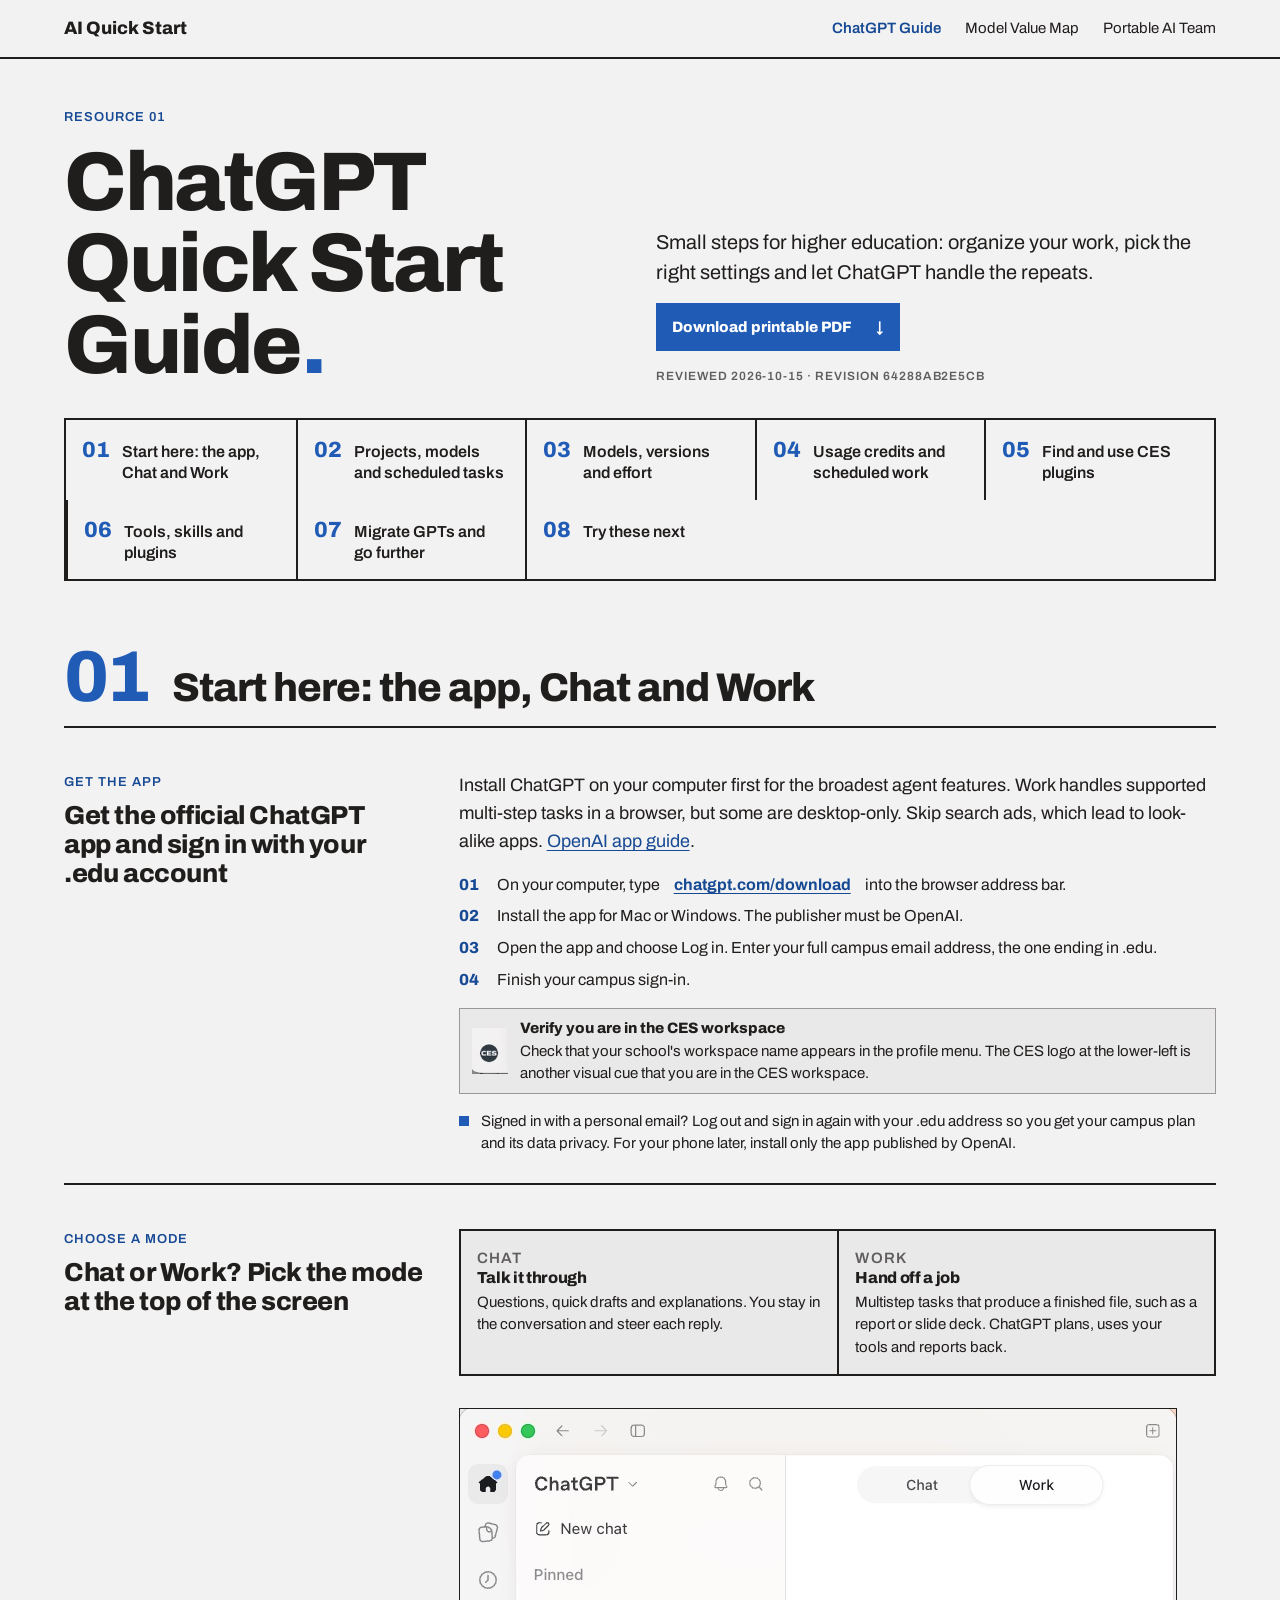
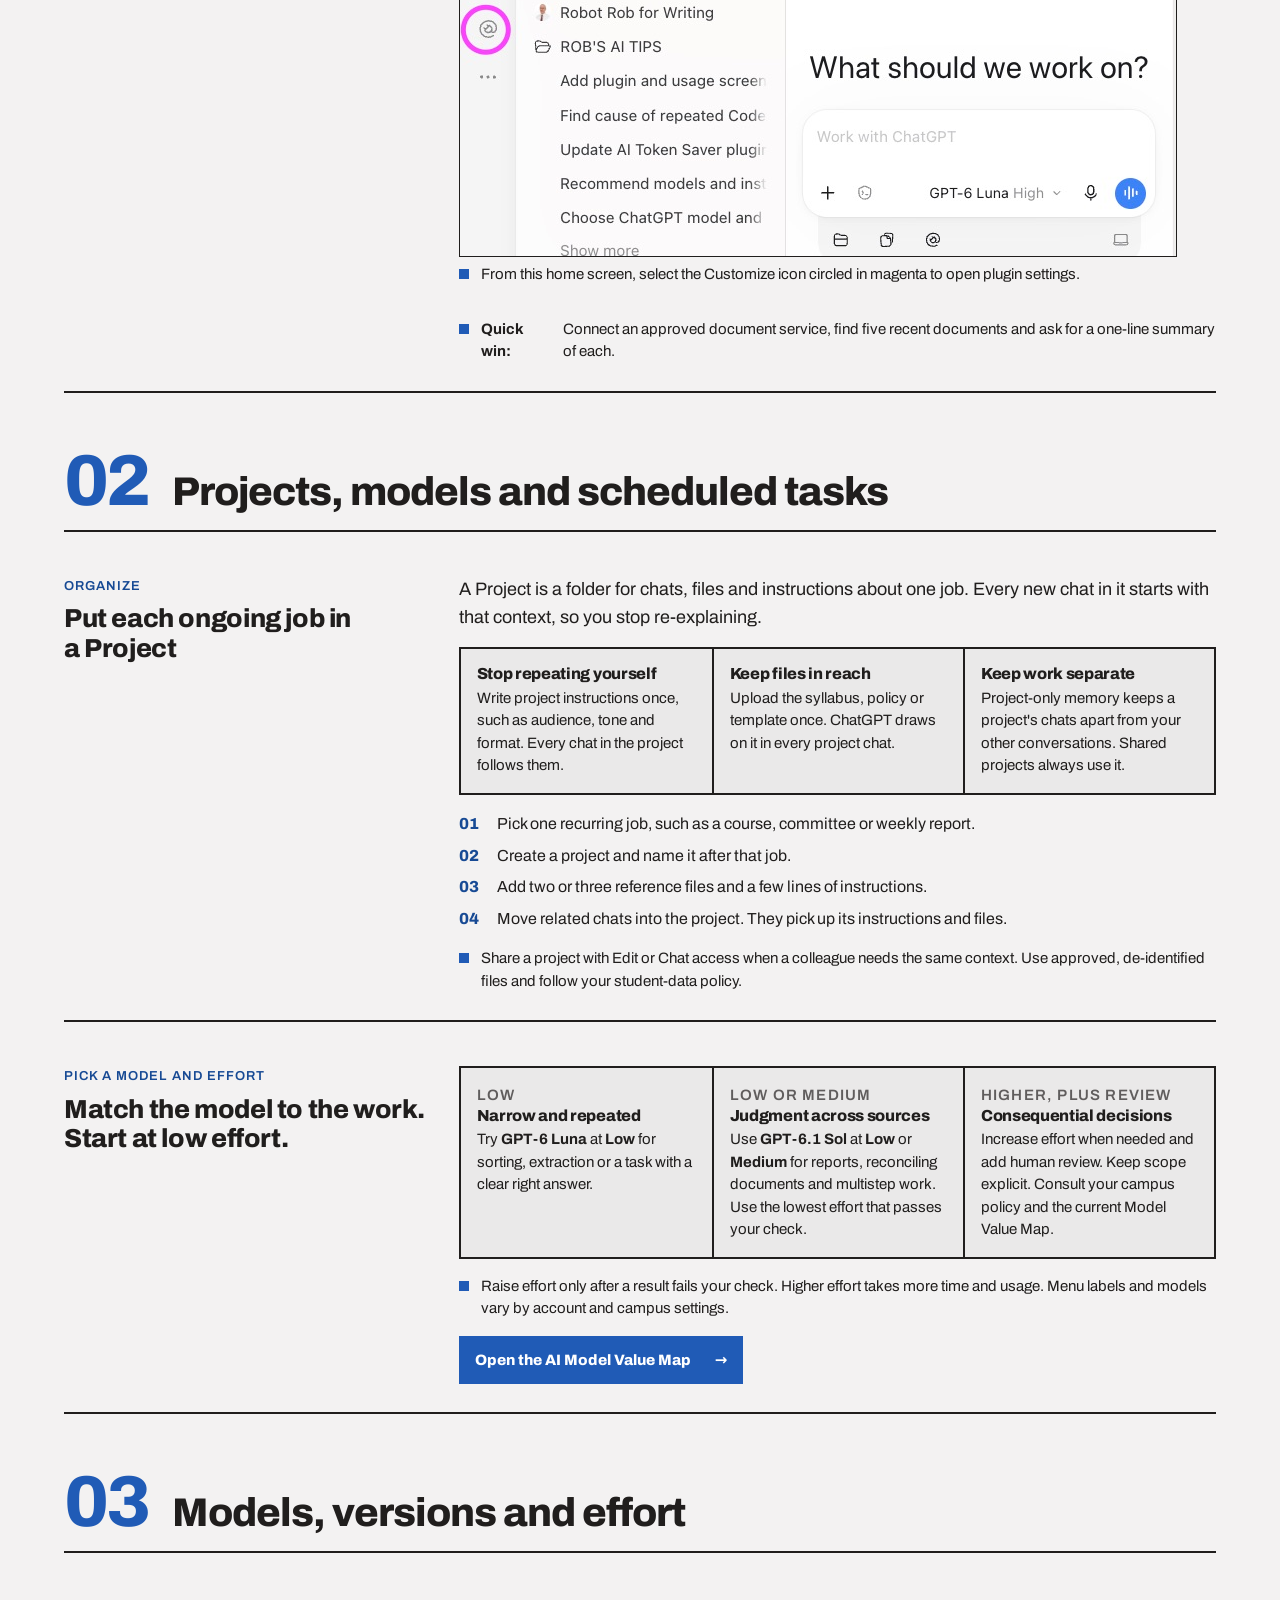
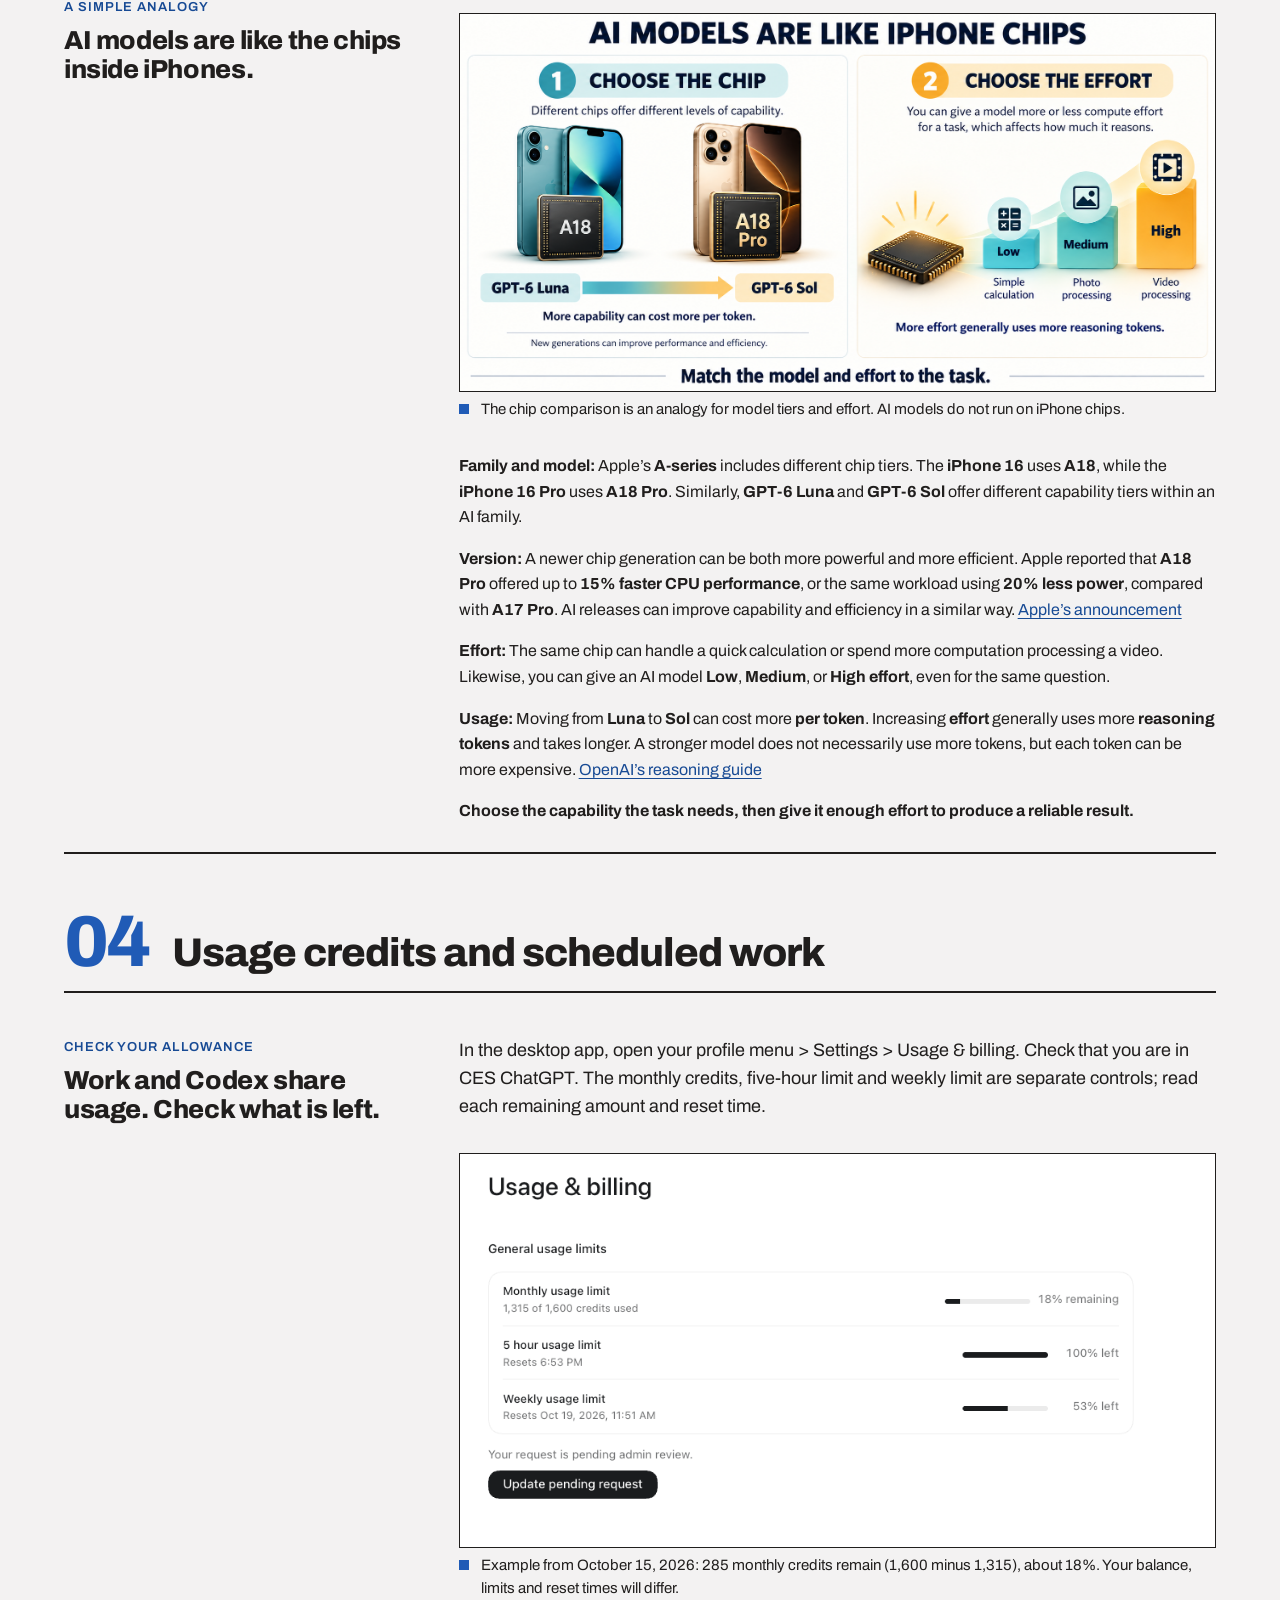
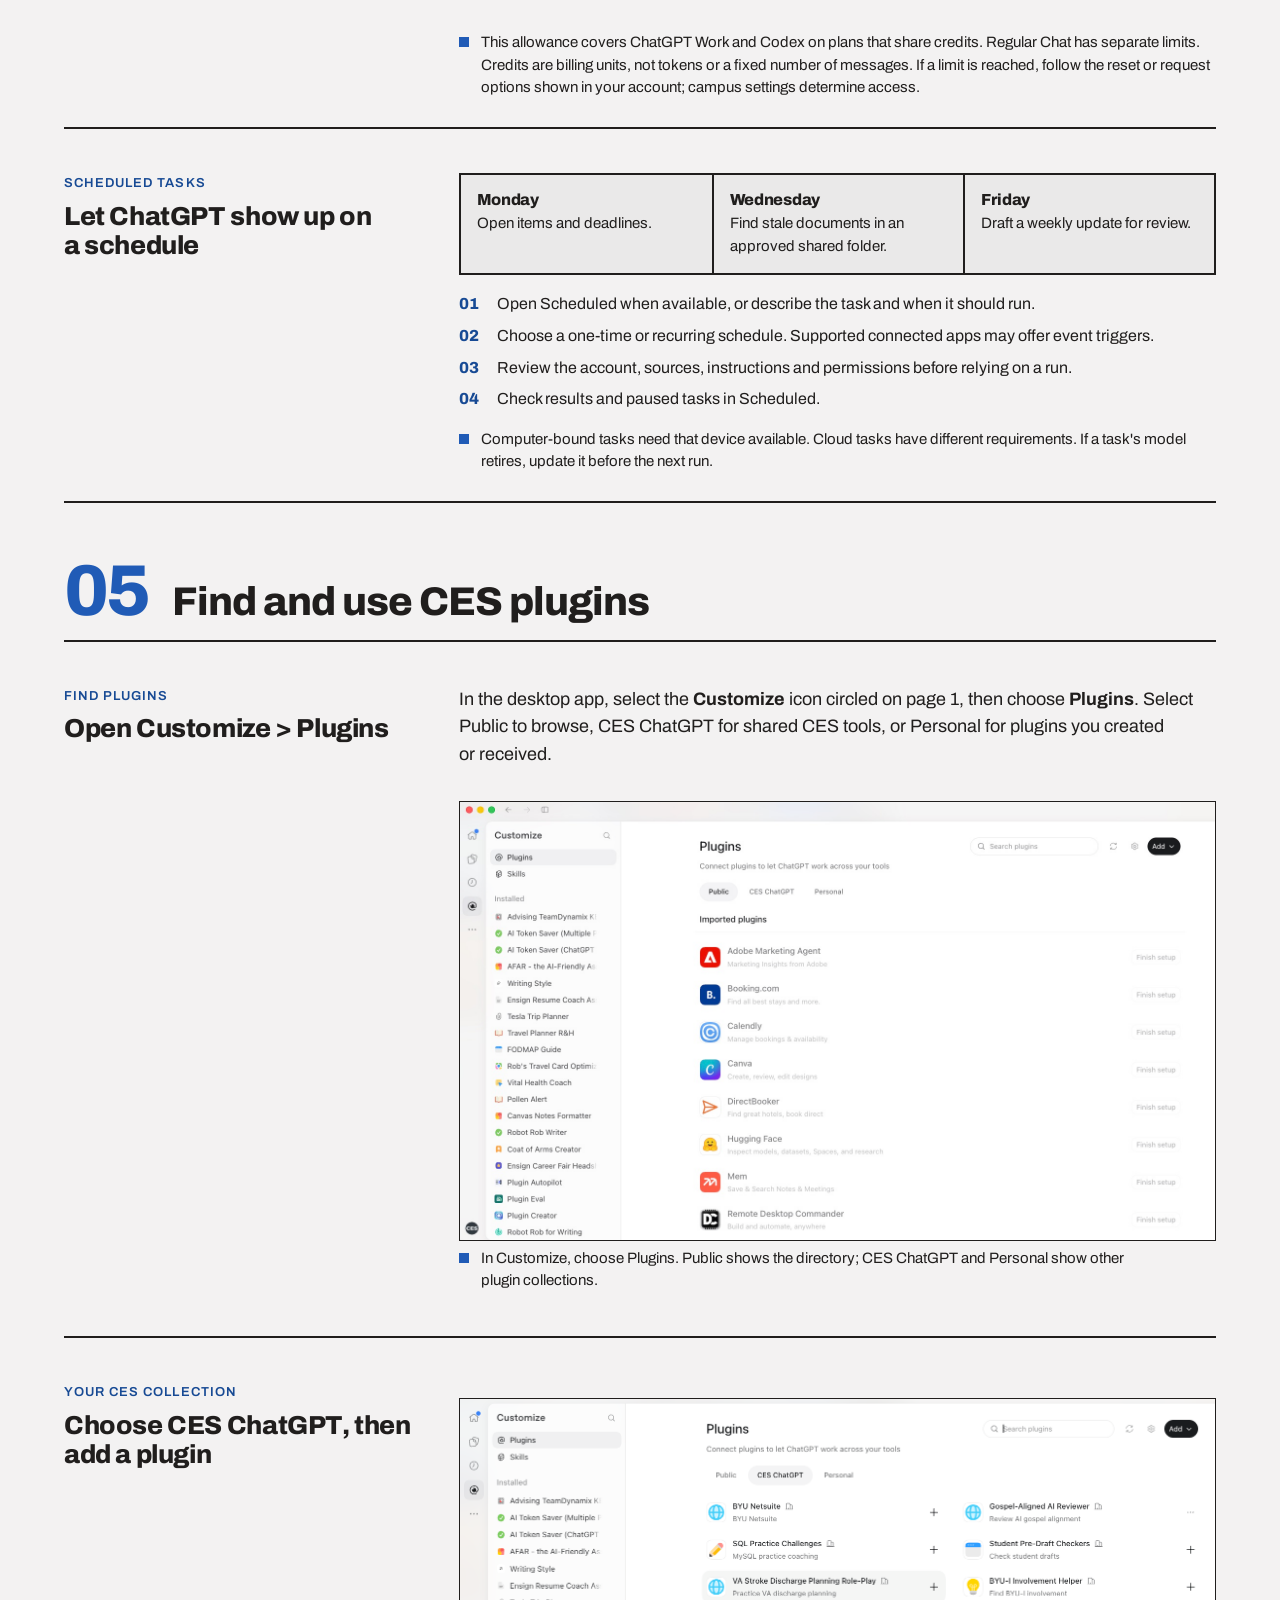
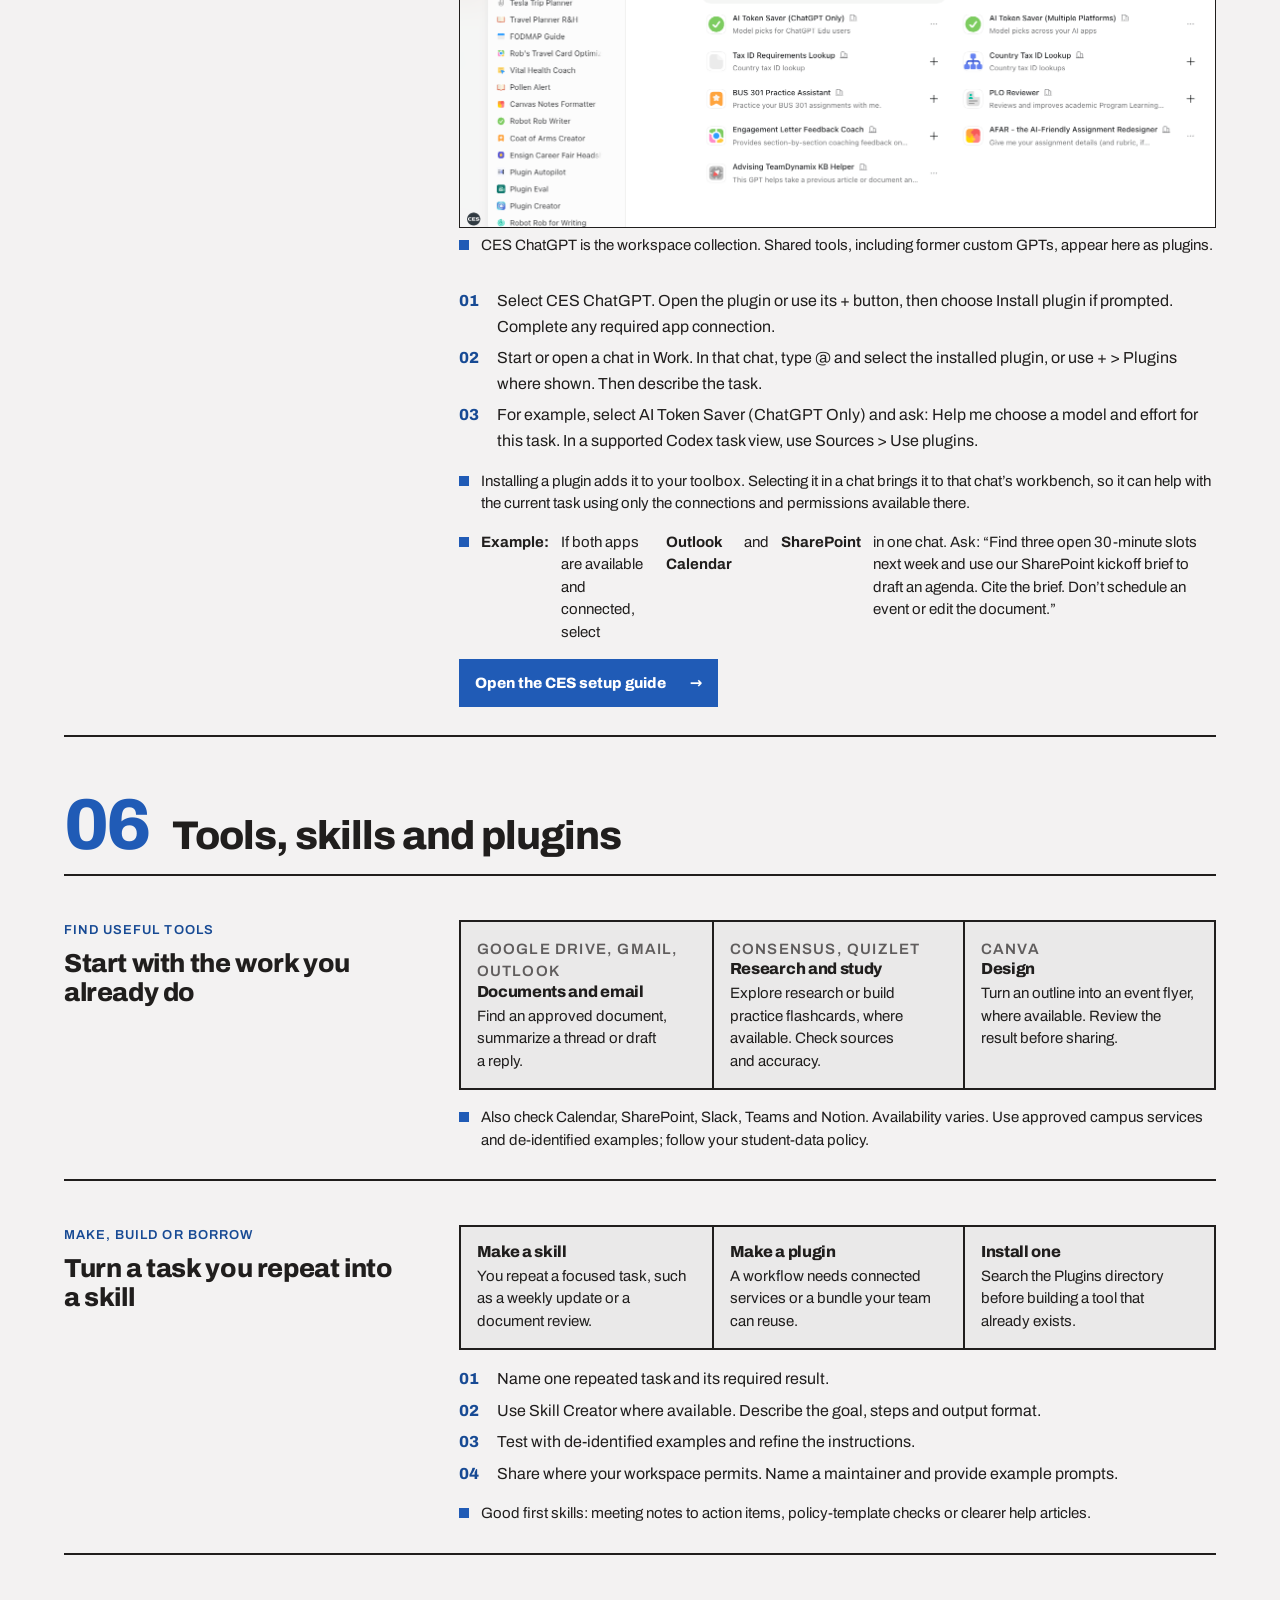
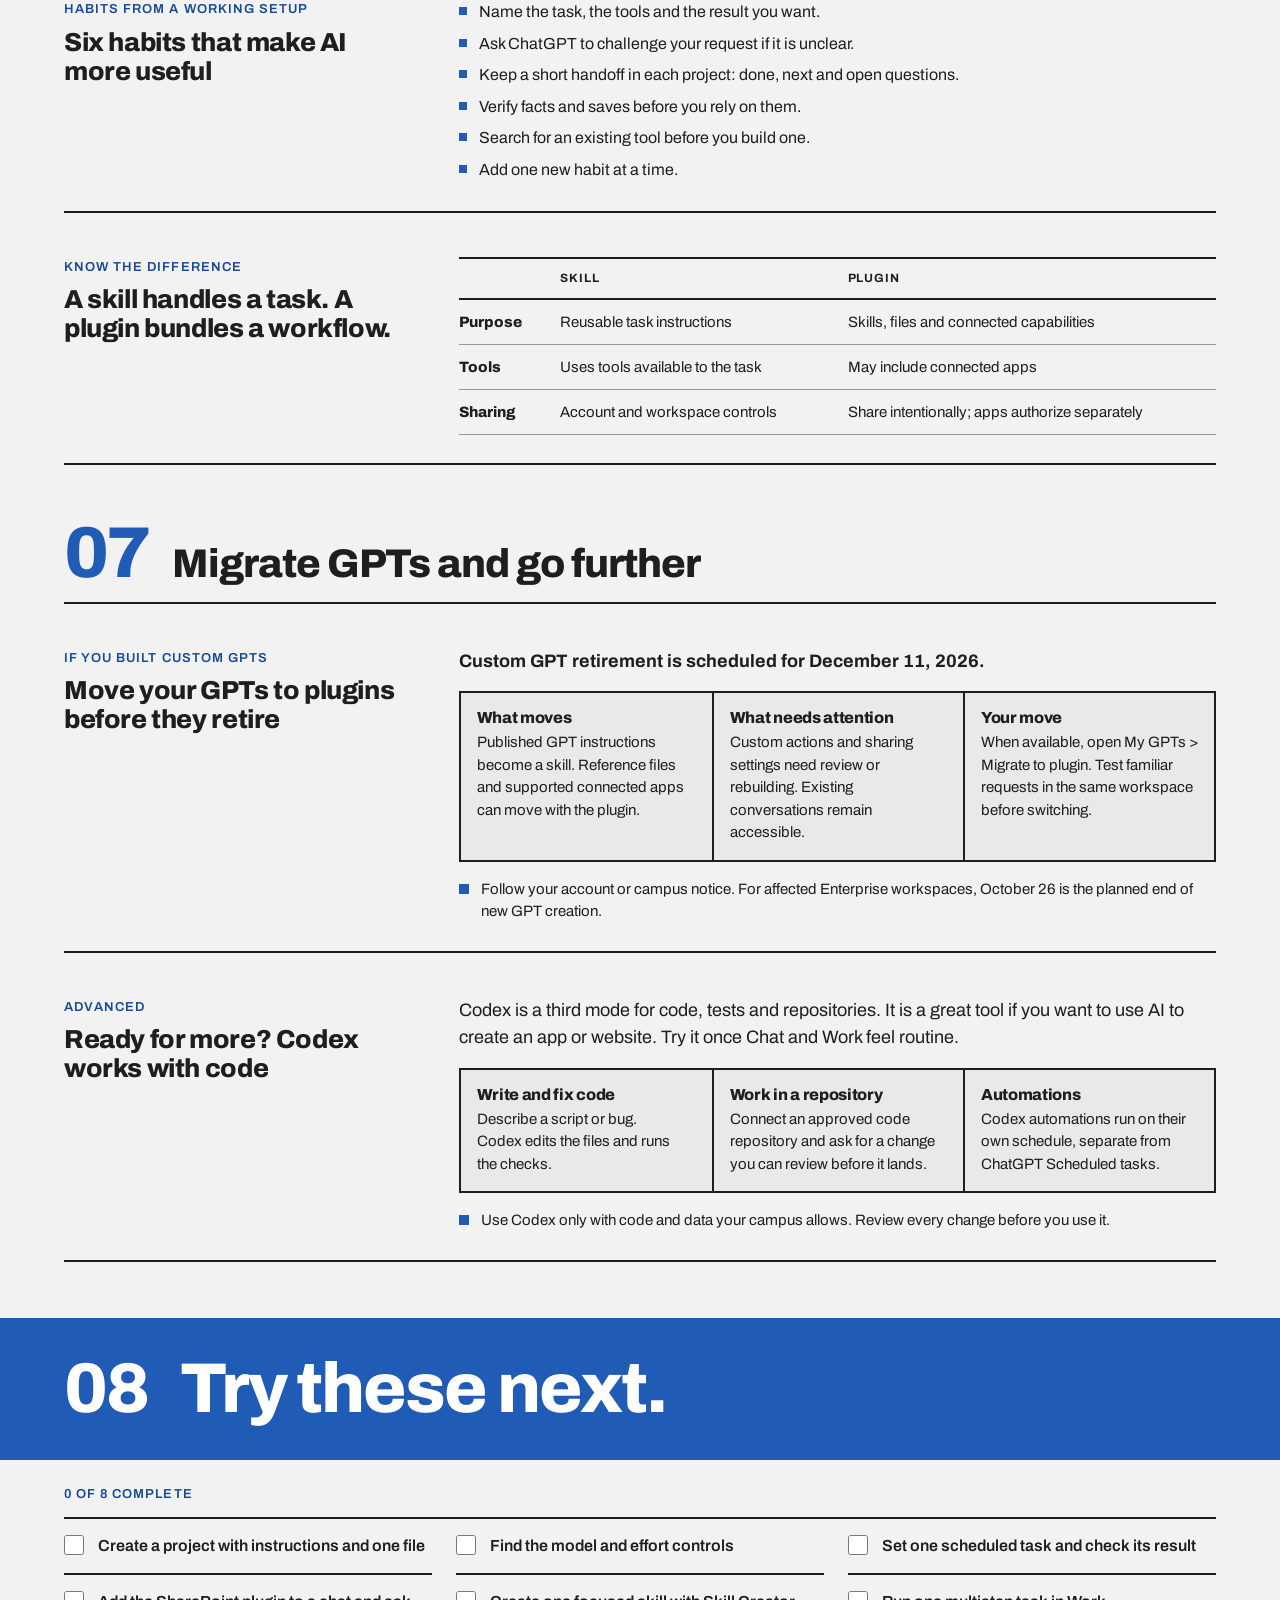
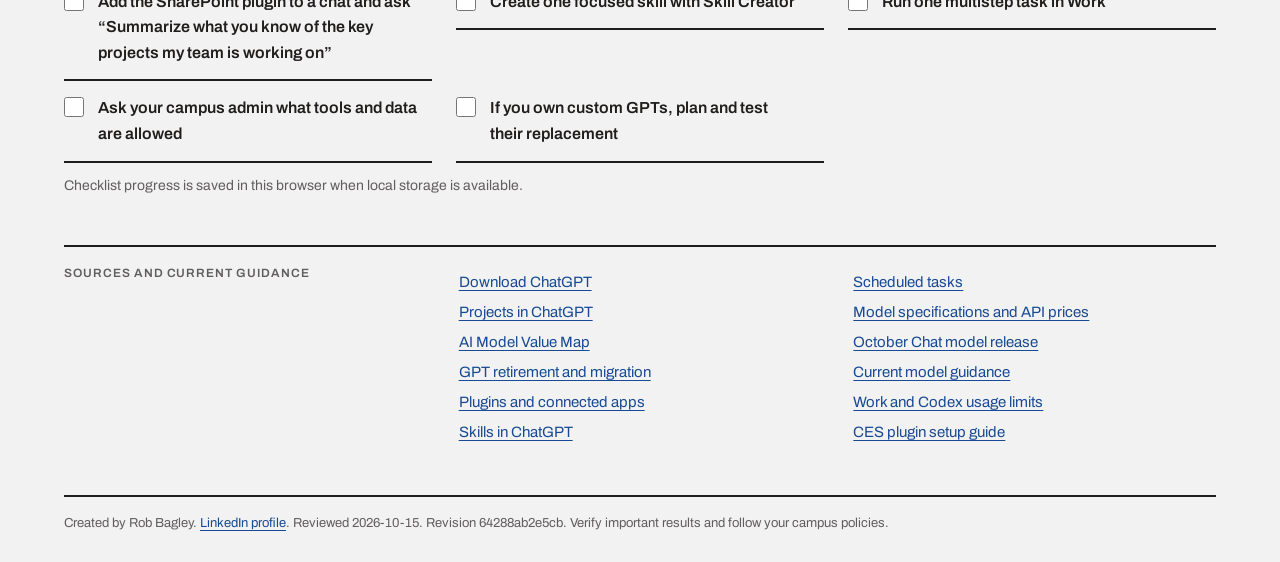
==== commit b76e8656: "Publish newer OneDrive guide revision with computer-first install and bold download link Co-Authored" ====
--- a/docs/chatgpt-quick-start-guide/index.html
+++ b/docs/chatgpt-quick-start-guide/index.html
@@ -1 +1 @@
-<!doctype html><html lang="en"><head><meta charset="utf-8"><meta name="viewport" content="width=device-width,initial-scale=1"><title>ChatGPT Quick Start Guide</title><meta name="description" content="Small steps for higher education: organize your work, pick the right settings and let ChatGPT handle the repeats."><link rel="icon" href="../favicon.ico"><link rel="icon" type="image/svg+xml" href="../favicon.svg"><link rel="preload" href="../assets/fonts/archivo.woff2" as="font" type="font/woff2" crossorigin><link rel="stylesheet" href="../assets/rob-personal.css"><link rel="stylesheet" href="../assets/site.css"><script defer src="../assets/guide.js"></script></head><body><a class="rp-skip" href="#main">Skip to content</a><nav class="rp-nav" aria-label="Main"><a class="rp-brand" href="../index.html">AI Quick Start</a><a href="../chatgpt-quick-start-guide/" aria-current="page">ChatGPT Guide</a><a href="https://robbagley-afk.github.io/model-value-map/">Model Value Map</a><a href="https://your-portable-ai-team.airy-emu-9499.chatgpt.site/">Portable AI Team</a></nav><main id="main"><div class="rp-page"><section class="rp-hero"><div class="rp-hero-title"><div class="rp-kicker">Resource 01</div><h1 class="rp-display">ChatGPT Quick Start Guide<span class="rp-dot">.</span></h1></div><div class="guide-lede"><p class="rp-lede">Small steps for higher education: organize your work, pick the right settings and let ChatGPT handle the repeats.</p><a class="rp-btn rp-btn-primary no-print" href="../ChatGPT-Quick-Start-Guide.pdf">Download printable PDF<span aria-hidden="true">↓</span></a><p class="rp-label">Reviewed 2026-10-15 · Revision 9e9f270df95f</p></div></section><nav class="rp-grid rp-boxed toc" aria-label="In this guide" style="--rp-cell:200px"><a href="#part-1"><span class="toc-num">01</span>Start here: the app, Chat and Work</a><a href="#part-2"><span class="toc-num">02</span>Projects, models and scheduled tasks</a><a href="#part-3"><span class="toc-num">03</span>Usage credits and scheduled work</a><a href="#part-4"><span class="toc-num">04</span>Find and use CES plugins</a><a href="#part-5"><span class="toc-num">05</span>Tools, skills and plugins</a><a href="#part-6"><span class="toc-num">06</span>Migrate GPTs and go further</a><a href="#checklist"><span class="toc-num">07</span>Try these next</a></nav><article class="rp-section chapter" id="part-1"><div class="rp-section-head"><span class="rp-num">01</span><h2>Start here: the app, Chat and Work</h2></div><section class="topic" id="app"><div class="topic-head"><div class="rp-kicker">Get the app</div><h3>Get the official ChatGPT app and sign in with your .edu account</h3></div><div class="topic-body"><p class="intro">Install ChatGPT on your computer first. The desktop app has the full set of features. Skip search results and ads, which often point to look-alike apps, and type the address below into your browser.</p><ol class="rp-steps"><li>On your computer, type chatgpt.com/download into the browser address bar.</li><li>Download and install the app for Mac or Windows. On Windows, the Microsoft Store listing must show OpenAI as the publisher.</li><li>Open the app and choose Log in. Enter your full campus email address, the one ending in .edu.</li><li>Finish your campus sign-in. Check that your school&#x27;s workspace name shows in the profile menu.</li></ol><p class="rp-note">Signed in with a personal email? Log out and sign in again with your .edu address so you get your campus plan and its data rules. Want it on your phone later? In the App Store or Google Play, install ChatGPT only when the publisher is OpenAI.</p></div></section><section class="topic" id="modes"><div class="topic-head"><div class="rp-kicker">Choose a mode</div><h3>Chat or Work? Pick the mode at the top of the screen</h3></div><div class="topic-body"><div class="rp-grid rp-boxed cards"><div class="rp-tinted"><p class="rp-label">Chat</p><h4>Talk it through</h4><p>Questions, quick drafts and explanations. You stay in the conversation and steer each reply.</p></div><div class="rp-tinted"><p class="rp-label">Work</p><h4>Hand off a job</h4><p>Multistep tasks that produce a finished file, such as a report or slide deck. ChatGPT plans, uses your tools and reports back.</p></div></div><figure class="shot"><a href="../assets/img/chat-work-switch.png" aria-label="Open full-size screenshot: ChatGPT home screen with the Chat and Work switch at the top center, Work selected"><img src="../assets/img/chat-work-switch.png" alt="ChatGPT home screen with the Chat and Work switch at the top center, Work selected" loading="lazy"></a><figcaption class="rp-note">Find the Chat | Work switch at the top center of the ChatGPT home screen. Click either side to change modes.</figcaption></figure><p class="rp-note"><strong>Quick win:</strong> Connect an approved document service, find five recent documents and ask for a one-line summary of each.</p></div></section></article><article class="rp-section chapter" id="part-2"><div class="rp-section-head"><span class="rp-num">02</span><h2>Projects, models and scheduled tasks</h2></div><section class="topic" id="projects"><div class="topic-head"><div class="rp-kicker">Organize</div><h3>Put each ongoing job in a Project</h3></div><div class="topic-body"><p class="intro">A Project is a folder for chats, files and instructions about one job. Every new chat in it starts with that context, so you stop re-explaining.</p><div class="rp-grid rp-boxed cards"><div class="rp-tinted"><h4>Stop repeating yourself</h4><p>Write project instructions once, such as audience, tone and format. Every chat in the project follows them.</p></div><div class="rp-tinted"><h4>Keep files in reach</h4><p>Upload the syllabus, policy or template once. ChatGPT draws on it in every project chat.</p></div><div class="rp-tinted"><h4>Keep work separate</h4><p>Project-only memory keeps a project&#x27;s chats apart from your other conversations. Shared projects always use it.</p></div></div><ol class="rp-steps"><li>Pick one recurring job, such as a course, committee or weekly report.</li><li>Create a project and name it after that job.</li><li>Add two or three reference files and a few lines of instructions.</li><li>Move related chats into the project. They pick up its instructions and files.</li></ol><p class="rp-note">Share a project with Edit or Chat access when a colleague needs the same context. Use approved, de-identified files and follow your student-data policy.</p></div></section><section class="topic" id="models"><div class="topic-head"><div class="rp-kicker">Pick a model and effort</div><h3>Match the model to the work. Start at low effort.</h3></div><div class="topic-body"><div class="rp-grid rp-boxed cards"><div class="rp-tinted"><p class="rp-label">Low</p><h4>Narrow and repeated</h4><p>Try GPT-6 Luna at Low for sorting, extraction or a task with a clear right answer.</p></div><div class="rp-tinted"><p class="rp-label">Low or Medium</p><h4>Judgment across sources</h4><p>Use GPT-6.1 Sol at Low or Medium for reports, reconciling documents and multistep work. Use the lowest effort that passes your check.</p></div><div class="rp-tinted"><p class="rp-label">Higher, plus review</p><h4>Consequential decisions</h4><p>Increase effort when needed and add human review. Keep scope explicit. Consult your campus policy and the current Model Value Map.</p></div></div><p class="rp-note">Raise effort only after a result fails your check. Higher effort takes more time and usage. Menu labels and models vary by account and campus settings.</p><p><a class="rp-btn rp-btn-primary" href="https://robbagley-afk.github.io/model-value-map/">Open the AI Model Value Map<span aria-hidden="true">→</span></a></p></div></section></article><article class="rp-section chapter" id="part-3"><div class="rp-section-head"><span class="rp-num">03</span><h2>Usage credits and scheduled work</h2></div><section class="topic" id="usage"><div class="topic-head"><div class="rp-kicker">Check your allowance</div><h3>Work and Codex share usage. Check what is left.</h3></div><div class="topic-body"><p class="intro">In the desktop app, open your profile menu &gt; Settings &gt; Usage &amp; billing. Check that you are in CES ChatGPT. The monthly credits, five-hour limit and weekly limit are separate controls; read each remaining amount and reset time.</p><figure class="shot"><a href="../assets/img/usage-billing.png" aria-label="Open full-size screenshot: Usage &amp; billing example showing 1,315 of 1,600 monthly credits used, 18 percent remaining, 100 percent left in the five-hour window and 53 percent left in the weekly window."><img src="../assets/img/usage-billing.png" alt="Usage &amp; billing example showing 1,315 of 1,600 monthly credits used, 18 percent remaining, 100 percent left in the five-hour window and 53 percent left in the weekly window." loading="lazy"></a><figcaption class="rp-note">Example from October 15, 2026: 285 monthly credits remain (1,600 minus 1,315), about 18%. Your balance, limits and reset times will differ.</figcaption></figure><p class="rp-note">This allowance covers ChatGPT Work and Codex on plans that share credits. Regular Chat has separate limits. Credits are billing units, not tokens or a fixed number of messages. If a limit is reached, follow the reset or request options shown in your account; campus settings determine access.</p></div></section><section class="topic" id="schedule"><div class="topic-head"><div class="rp-kicker">Scheduled tasks</div><h3>Let ChatGPT show up on a schedule</h3></div><div class="topic-body"><div class="rp-grid rp-boxed cards"><div class="rp-tinted"><h4>Monday</h4><p>Open items and deadlines.</p></div><div class="rp-tinted"><h4>Wednesday</h4><p>Find stale documents in an approved shared folder.</p></div><div class="rp-tinted"><h4>Friday</h4><p>Draft a weekly update for review.</p></div></div><ol class="rp-steps"><li>Open Scheduled when available, or describe the task and when it should run.</li><li>Choose a one-time or recurring schedule. Supported connected apps may offer event triggers.</li><li>Review the account, sources, instructions and permissions before relying on a run.</li><li>Check results and paused tasks in Scheduled.</li></ol><p class="rp-note">Computer-bound tasks need that device available. Cloud tasks have different requirements. If a task&#x27;s model retires, update it before the next run.</p></div></section></article><article class="rp-section chapter" id="part-4"><div class="rp-section-head"><span class="rp-num">04</span><h2>Find and use CES plugins</h2></div><section class="topic" id="find-plugins"><div class="topic-head"><div class="rp-kicker">Find plugins</div><h3>Open Customize &gt; Plugins</h3></div><div class="topic-body"><p class="intro">In the desktop app, select Customize in the left rail, then Plugins. Public shows the public directory. Personal shows plugins you created or received.</p><figure class="shot"><a href="../assets/img/plugins-public.png" aria-label="Open full-size screenshot: Customize screen with Plugins selected, Public selected, a Search plugins field and the CES ChatGPT and Personal tabs."><img src="../assets/img/plugins-public.png" alt="Customize screen with Plugins selected, Public selected, a Search plugins field and the CES ChatGPT and Personal tabs." loading="lazy"></a><figcaption class="rp-note">Use Search plugins to find a tool. Switch from Public to CES ChatGPT to see your workspace collection.</figcaption></figure></div></section><section class="topic" id="ces-plugins"><div class="topic-head"><div class="rp-kicker">Your CES collection</div><h3>Choose CES ChatGPT, then add a plugin</h3></div><div class="topic-body"><figure class="shot"><a href="../assets/img/plugins-ces.png" aria-label="Open full-size screenshot: CES ChatGPT workspace tab selected, showing shared plugins including AI Token Saver ChatGPT Only and AI Token Saver Multiple Platforms, with plus buttons beside available entries."><img src="../assets/img/plugins-ces.png" alt="CES ChatGPT workspace tab selected, showing shared plugins including AI Token Saver ChatGPT Only and AI Token Saver Multiple Platforms, with plus buttons beside available entries." loading="lazy"></a><figcaption class="rp-note">CES ChatGPT is the workspace collection. Shared tools, including former custom GPTs, appear here as plugins.</figcaption></figure><ol class="rp-steps"><li>Select CES ChatGPT. Open the plugin or use its + button, then choose Install plugin if prompted. Complete any required app connection.</li><li>Start or open a chat in Work. Type @ and select the installed plugin, or use + &gt; Plugins where shown. Then describe the task.</li><li>For example, select AI Token Saver (ChatGPT Only) and ask: Help me choose a model and effort for this task. In a supported Codex task view, use Sources &gt; Use plugins.</li></ol><p class="rp-note">Install once, then select it in the chat where you need it. Availability and app permissions depend on your workspace.</p><p><a class="rp-btn rp-btn-primary" href="https://ai-token-saver.vercel.app/ces/#setup-guides">Open the CES setup guide<span aria-hidden="true">→</span></a></p></div></section></article><article class="rp-section chapter" id="part-5"><div class="rp-section-head"><span class="rp-num">05</span><h2>Tools, skills and plugins</h2></div><section class="topic" id="tools"><div class="topic-head"><div class="rp-kicker">Find useful tools</div><h3>Start with the work you already do</h3></div><div class="topic-body"><div class="rp-grid rp-boxed cards"><div class="rp-tinted"><p class="rp-label">Google Drive, Gmail, Outlook</p><h4>Documents and email</h4><p>Find an approved document, summarize a thread or draft a reply.</p></div><div class="rp-tinted"><p class="rp-label">Consensus, Quizlet</p><h4>Research and study</h4><p>Explore research or build practice flashcards, where available. Check sources and accuracy.</p></div><div class="rp-tinted"><p class="rp-label">Canva</p><h4>Design</h4><p>Turn an outline into an event flyer, where available. Review the result before sharing.</p></div></div><p class="rp-note">Also check Calendar, SharePoint, Slack, Teams and Notion. Availability varies. Use approved campus services and de-identified examples; follow your student-data policy.</p></div></section><section class="topic" id="build"><div class="topic-head"><div class="rp-kicker">Make, build or borrow</div><h3>Turn a task you repeat into a skill</h3></div><div class="topic-body"><div class="rp-grid rp-boxed cards"><div class="rp-tinted"><h4>Make a skill</h4><p>You repeat a focused task, such as a weekly update or a document review.</p></div><div class="rp-tinted"><h4>Make a plugin</h4><p>A workflow needs connected services or a bundle your team can reuse.</p></div><div class="rp-tinted"><h4>Install one</h4><p>Search the Plugins directory before building a tool that already exists.</p></div></div><ol class="rp-steps"><li>Name one repeated task and its required result.</li><li>Use Skill Creator where available. Describe the goal, steps and output format.</li><li>Test with de-identified examples and refine the instructions.</li><li>Share where your workspace permits. Name a maintainer and provide example prompts.</li></ol><p class="rp-note">Good first skills: meeting notes to action items, policy-template checks or clearer help articles.</p></div></section><section class="topic" id="habits"><div class="topic-head"><div class="rp-kicker">Habits from a working setup</div><h3>Six habits that make AI more useful</h3></div><div class="topic-body"><ul class="bullets"><li>Name the task, the tools and the result you want.</li><li>Ask ChatGPT to challenge your request if it is unclear.</li><li>Keep a short handoff in each project: done, next and open questions.</li><li>Verify facts and saves before you rely on them.</li><li>Search for an existing tool before you build one.</li><li>Add one new habit at a time.</li></ul></div></section><section class="topic" id="difference"><div class="topic-head"><div class="rp-kicker">Know the difference</div><h3>A skill handles a task. A plugin bundles a workflow.</h3></div><div class="topic-body"><div class="rp-table-wrap"><table class="rp-table"><thead><tr><th scope="col"></th><th scope="col">Custom GPT</th><th scope="col">Skill</th><th scope="col">Plugin</th></tr></thead><tbody><tr><th scope="row">Purpose</th><td>A separate chatbot</td><td>Reusable task instructions</td><td>Skills, files and connected capabilities</td></tr><tr><th scope="row">Tools</th><td>Apps or custom actions</td><td>Uses tools available to the task</td><td>May include connected apps</td></tr><tr><th scope="row">Sharing</th><td>Existing GPT permissions</td><td>Account and workspace controls</td><td>Share intentionally; apps authorize separately</td></tr></tbody></table></div></div></section></article><article class="rp-section chapter" id="part-6"><div class="rp-section-head"><span class="rp-num">06</span><h2>Migrate GPTs and go further</h2></div><section class="topic" id="migration"><div class="topic-head"><div class="rp-kicker">If you built custom GPTs</div><h3>Move your GPTs to plugins before they retire</h3></div><div class="topic-body"><p class="intro"><strong>Custom GPT retirement is scheduled for December 11, 2026.</strong></p><div class="rp-grid rp-boxed cards"><div class="rp-tinted"><h4>What moves</h4><p>Published GPT instructions become a skill. Reference files and supported connected apps can move with the plugin.</p></div><div class="rp-tinted"><h4>What needs attention</h4><p>Custom actions and sharing settings need review or rebuilding. Existing conversations remain accessible.</p></div><div class="rp-tinted"><h4>Your move</h4><p>When available, open My GPTs &gt; Migrate to plugin. Test familiar requests in the same workspace before switching.</p></div></div><p class="rp-note">Follow your account or campus notice. For affected Enterprise workspaces, October 26 is the planned end of new GPT creation.</p></div></section><section class="topic" id="codex"><div class="topic-head"><div class="rp-kicker">Advanced</div><h3>Ready for more? Codex works with code</h3></div><div class="topic-body"><p class="intro">Codex is a third mode for code, tests and repositories. Most people never need it. Try it once Chat and Work feel routine.</p><div class="rp-grid rp-boxed cards"><div class="rp-tinted"><h4>Write and fix code</h4><p>Describe a script or bug. Codex edits the files and runs the checks.</p></div><div class="rp-tinted"><h4>Work in a repository</h4><p>Connect an approved code repository and ask for a change you can review before it lands.</p></div><div class="rp-tinted"><h4>Automations</h4><p>Codex automations run on their own schedule, separate from ChatGPT Scheduled tasks.</p></div></div><p class="rp-note">Use Codex only with code and data your campus allows. Review every change before you use it.</p></div></section></article></div><section class="rp-band" id="checklist"><div class="rp-band-inner"><span class="rp-band-big" aria-hidden="true">07</span><h2 class="rp-band-big">Try these next.</h2></div></section><div class="rp-page after-band"><p class="rp-kicker progress" data-progress aria-live="polite">0 of 8 complete</p><ul class="checks"><li><label class="rp-check"><input type="checkbox" data-check="project"><span>Create a project with instructions and one file</span></label></li><li><label class="rp-check"><input type="checkbox" data-check="controls"><span>Find the model and effort controls</span></label></li><li><label class="rp-check"><input type="checkbox" data-check="schedule"><span>Set one scheduled task and check its result</span></label></li><li><label class="rp-check"><input type="checkbox" data-check="connect"><span>Connect one approved app and summarize a document</span></label></li><li><label class="rp-check"><input type="checkbox" data-check="skill"><span>Create one focused skill with Skill Creator</span></label></li><li><label class="rp-check"><input type="checkbox" data-check="work"><span>Run one multistep task in Work</span></label></li><li><label class="rp-check"><input type="checkbox" data-check="policy"><span>Ask your campus admin what tools and data are allowed</span></label></li><li><label class="rp-check"><input type="checkbox" data-check="migrate"><span>If you own custom GPTs, plan and test their replacement</span></label></li></ul><p class="meta">Checklist progress is saved in this browser when local storage is available.</p><section class="sources"><h2 class="rp-label">Sources and current guidance</h2><ul class="source-list"><li><a href="https://chatgpt.com/download">Download ChatGPT</a></li><li><a href="https://help.openai.com/en/articles/10169521-projects-in-chatgpt">Projects in ChatGPT</a></li><li><a href="https://robbagley-afk.github.io/model-value-map/">AI Model Value Map</a></li><li><a href="https://help.openai.com/en/articles/20001519-custom-gpt-retirement-and-migration-faq">GPT retirement and migration</a></li><li><a href="https://help.openai.com/en/articles/20001256-plugins-in-chatgpt">Plugins and connected apps</a></li><li><a href="https://help.openai.com/en/articles/20001066-skills-in-chatgpt">Skills in ChatGPT</a></li><li><a href="https://help.openai.com/en/articles/10291617-scheduled-tasks-in-chatgpt">Scheduled tasks</a></li><li><a href="https://developers.openai.com/api/docs/models">Model specifications and API prices</a></li><li><a href="https://deploymentsafety.openai.com/gpt-6-october/model-data-and-training">October Chat model release</a></li><li><a href="https://robbagley-afk.github.io/model-value-map/guidance.md">Current model guidance</a></li><li><a href="https://help.openai.com/en/articles/11369540-using-codex-with-your-chatgpt-plan">Work and Codex usage limits</a></li><li><a href="https://ai-token-saver.vercel.app/ces/">CES plugin setup guide</a></li></ul></section></div></main><footer class="rp-footer">Created by Rob Bagley. <a href="https://www.linkedin.com/in/robbagley/">LinkedIn profile</a>. Reviewed 2026-10-15. Revision 9e9f270df95f. Verify important results and follow your campus policies.</footer></body></html>+<!doctype html><html lang="en"><head><meta charset="utf-8"><meta name="viewport" content="width=device-width,initial-scale=1"><title>ChatGPT Quick Start Guide</title><meta name="description" content="Small steps for higher education: organize your work, pick the right settings and let ChatGPT handle the repeats."><link rel="icon" href="../favicon.ico"><link rel="icon" type="image/svg+xml" href="../favicon.svg"><link rel="preload" href="../assets/fonts/archivo.woff2" as="font" type="font/woff2" crossorigin><link rel="stylesheet" href="../assets/rob-personal.css"><link rel="stylesheet" href="../assets/site.css"><script defer src="../assets/guide.js"></script></head><body><a class="rp-skip" href="#main">Skip to content</a><nav class="rp-nav" aria-label="Main"><a class="rp-brand" href="../index.html">AI Quick Start</a><a href="../chatgpt-quick-start-guide/" aria-current="page">ChatGPT Guide</a><a href="https://robbagley-afk.github.io/model-value-map/">Model Value Map</a><a href="https://your-portable-ai-team.airy-emu-9499.chatgpt.site/">Portable AI Team</a></nav><main id="main"><div class="rp-page"><section class="rp-hero"><div class="rp-hero-title"><div class="rp-kicker">Resource 01</div><h1 class="rp-display">ChatGPT Quick Start Guide<span class="rp-dot">.</span></h1></div><div class="guide-lede"><p class="rp-lede">Small steps for higher education: organize your work, pick the right settings and let ChatGPT handle the repeats.</p><a class="rp-btn rp-btn-primary no-print" href="../ChatGPT-Quick-Start-Guide.pdf">Download printable PDF<span aria-hidden="true">↓</span></a><p class="rp-label">Reviewed 2026-10-15 · Revision 64288ab2e5cb</p></div></section><nav class="rp-grid rp-boxed toc" aria-label="In this guide" style="--rp-cell:200px"><a href="#part-1"><span class="toc-num">01</span>Start here: the app, Chat and Work</a><a href="#part-2"><span class="toc-num">02</span>Projects, models and scheduled tasks</a><a href="#part-3"><span class="toc-num">03</span>Models, versions and effort</a><a href="#part-4"><span class="toc-num">04</span>Usage credits and scheduled work</a><a href="#part-5"><span class="toc-num">05</span>Find and use CES plugins</a><a href="#part-6"><span class="toc-num">06</span>Tools, skills and plugins</a><a href="#part-7"><span class="toc-num">07</span>Migrate GPTs and go further</a><a href="#checklist"><span class="toc-num">08</span>Try these next</a></nav><article class="rp-section chapter" id="part-1"><div class="rp-section-head"><span class="rp-num">01</span><h2>Start here: the app, Chat and Work</h2></div><section class="topic" id="app"><div class="topic-head"><div class="rp-kicker">Get the app</div><h3>Get the official ChatGPT app and sign in with your .edu account</h3></div><div class="topic-body"><p class="intro">Install ChatGPT on your computer first for the broadest agent features. Work handles supported multi-step tasks in a browser, but some are desktop-only. Skip search ads, which lead to look-alike apps. <a href="https://help.openai.com/en/articles/20001276-moving-to-the-new-chatgpt-desktop-app">OpenAI app guide</a>.</p><ol class="rp-steps"><li>On your computer, type <a href="https://chatgpt.com/download"><strong>chatgpt.com/download</strong></a> into the browser address bar.</li><li>Install the app for Mac or Windows. The publisher must be OpenAI.</li><li>Open the app and choose Log in. Enter your full campus email address, the one ending in .edu.</li><li>Finish your campus sign-in.</li></ol><aside class="rp-note rp-ces-check" aria-label="Verify you are in the CES workspace"><img src="../assets/img/ces-logo.jpeg" alt="CES logo" loading="lazy"><div><strong>Verify you are in the CES workspace</strong><br>Check that your school&#x27;s workspace name appears in the profile menu. The CES logo at the lower-left is another visual cue that you are in the CES workspace.</div></aside><p class="rp-note">Signed in with a personal email? Log out and sign in again with your .edu address so you get your campus plan and its data privacy. For your phone later, install only the app published by OpenAI.</p></div></section><section class="topic" id="modes"><div class="topic-head"><div class="rp-kicker">Choose a mode</div><h3>Chat or Work? Pick the mode at the top of the screen</h3></div><div class="topic-body"><div class="rp-grid rp-boxed cards"><div class="rp-tinted"><p class="rp-label">Chat</p><h4>Talk it through</h4><p>Questions, quick drafts and explanations. You stay in the conversation and steer each reply.</p></div><div class="rp-tinted"><p class="rp-label">Work</p><h4>Hand off a job</h4><p>Multistep tasks that produce a finished file, such as a report or slide deck. ChatGPT plans, uses your tools and reports back.</p></div></div><figure class="shot"><a href="../assets/img/chat-work-switch.jpeg" aria-label="Open full-size screenshot: ChatGPT home screen with the Chat and Work switch at the top center, Work selected"><img src="../assets/img/chat-work-switch.jpeg" alt="ChatGPT home screen with the Chat and Work switch at the top center, Work selected" loading="lazy"></a><figcaption class="rp-note">From this home screen, select the Customize icon circled in magenta to open plugin settings.</figcaption></figure><p class="rp-note"><strong>Quick win:</strong> Connect an approved document service, find five recent documents and ask for a one-line summary of each.</p></div></section></article><article class="rp-section chapter" id="part-2"><div class="rp-section-head"><span class="rp-num">02</span><h2>Projects, models and scheduled tasks</h2></div><section class="topic" id="projects"><div class="topic-head"><div class="rp-kicker">Organize</div><h3>Put each ongoing job in a Project</h3></div><div class="topic-body"><p class="intro">A Project is a folder for chats, files and instructions about one job. Every new chat in it starts with that context, so you stop re-explaining.</p><div class="rp-grid rp-boxed cards"><div class="rp-tinted"><h4>Stop repeating yourself</h4><p>Write project instructions once, such as audience, tone and format. Every chat in the project follows them.</p></div><div class="rp-tinted"><h4>Keep files in reach</h4><p>Upload the syllabus, policy or template once. ChatGPT draws on it in every project chat.</p></div><div class="rp-tinted"><h4>Keep work separate</h4><p>Project-only memory keeps a project&#x27;s chats apart from your other conversations. Shared projects always use it.</p></div></div><ol class="rp-steps"><li>Pick one recurring job, such as a course, committee or weekly report.</li><li>Create a project and name it after that job.</li><li>Add two or three reference files and a few lines of instructions.</li><li>Move related chats into the project. They pick up its instructions and files.</li></ol><p class="rp-note">Share a project with Edit or Chat access when a colleague needs the same context. Use approved, de-identified files and follow your student-data policy.</p></div></section><section class="topic" id="models"><div class="topic-head"><div class="rp-kicker">Pick a model and effort</div><h3>Match the model to the work. Start at low effort.</h3></div><div class="topic-body"><div class="rp-grid rp-boxed cards"><div class="rp-tinted"><p class="rp-label">Low</p><h4>Narrow and repeated</h4><p>Try <strong>GPT-6 Luna</strong> at <strong>Low</strong> for sorting, extraction or a task with a clear right answer.</p></div><div class="rp-tinted"><p class="rp-label">Low or Medium</p><h4>Judgment across sources</h4><p>Use <strong>GPT-6.1 Sol</strong> at <strong>Low</strong> or <strong>Medium</strong> for reports, reconciling documents and multistep work. Use the lowest effort that passes your check.</p></div><div class="rp-tinted"><p class="rp-label">Higher, plus review</p><h4>Consequential decisions</h4><p>Increase effort when needed and add human review. Keep scope explicit. Consult your campus policy and the current Model Value Map.</p></div></div><p class="rp-note">Raise effort only after a result fails your check. Higher effort takes more time and usage. Menu labels and models vary by account and campus settings.</p><p><a class="rp-btn rp-btn-primary" href="https://robbagley-afk.github.io/model-value-map/">Open the AI Model Value Map<span aria-hidden="true">→</span></a></p></div></section></article><article class="rp-section chapter" id="part-3"><div class="rp-section-head"><span class="rp-num">03</span><h2>Models, versions and effort</h2></div><section class="topic" id="iphone-chip-analogy"><div class="topic-head"><div class="rp-kicker">A SIMPLE ANALOGY</div><h3>AI models are like the chips inside iPhones.</h3></div><div class="topic-body"><figure class="shot"><a href="../assets/img/iphone-chip-analogy.png" aria-label="Open full-size screenshot: Two-panel illustration comparing how to choose a chip tier with how to choose an AI model and effort level."><img src="../assets/img/iphone-chip-analogy.png" alt="Two-panel illustration comparing how to choose a chip tier with how to choose an AI model and effort level." loading="lazy"></a><figcaption class="rp-note">The chip comparison is an analogy for model tiers and effort. AI models do not run on iPhone chips.</figcaption></figure><p><strong>Family and model:</strong> Apple’s <strong>A-series</strong> includes different chip tiers. The <strong>iPhone 16</strong> uses <strong>A18</strong>, while the <strong>iPhone 16 Pro</strong> uses <strong>A18 Pro</strong>. Similarly, <strong>GPT-6 Luna</strong> and <strong>GPT-6 Sol</strong> offer different capability tiers within an AI family.</p><p><strong>Version:</strong> A newer chip generation can be both more powerful and more efficient. Apple reported that <strong>A18 Pro</strong> offered up to <strong>15% faster CPU performance</strong>, or the same workload using <strong>20% less power</strong>, compared with <strong>A17 Pro</strong>. AI releases can improve capability and efficiency in a similar way. <a href="https://www.apple.com/newsroom/2024/09/apple-debuts-iphone-16-pro-and-iphone-16-pro-max/">Apple’s announcement</a></p><p><strong>Effort:</strong> The same chip can handle a quick calculation or spend more computation processing a video. Likewise, you can give an AI model <strong>Low</strong>, <strong>Medium</strong>, or <strong>High effort</strong>, even for the same question.</p><p><strong>Usage:</strong> Moving from <strong>Luna</strong> to <strong>Sol</strong> can cost more <strong>per token</strong>. Increasing <strong>effort</strong> generally uses more <strong>reasoning tokens</strong> and takes longer. A stronger model does not necessarily use more tokens, but each token can be more expensive. <a href="https://developers.openai.com/api/docs/guides/reasoning">OpenAI’s reasoning guide</a></p><p><strong>Choose the capability the task needs, then give it enough effort to produce a reliable result.</strong></p></div></section></article><article class="rp-section chapter" id="part-4"><div class="rp-section-head"><span class="rp-num">04</span><h2>Usage credits and scheduled work</h2></div><section class="topic" id="usage"><div class="topic-head"><div class="rp-kicker">Check your allowance</div><h3>Work and Codex share usage. Check what is left.</h3></div><div class="topic-body"><p class="intro">In the desktop app, open your profile menu &gt; Settings &gt; Usage &amp; billing. Check that you are in CES ChatGPT. The monthly credits, five-hour limit and weekly limit are separate controls; read each remaining amount and reset time.</p><figure class="shot"><a href="../assets/img/usage-billing.png" aria-label="Open full-size screenshot: Usage &amp; billing example showing 1,315 of 1,600 monthly credits used, 18 percent remaining, 100 percent left in the five-hour window and 53 percent left in the weekly window."><img src="../assets/img/usage-billing.png" alt="Usage &amp; billing example showing 1,315 of 1,600 monthly credits used, 18 percent remaining, 100 percent left in the five-hour window and 53 percent left in the weekly window." loading="lazy"></a><figcaption class="rp-note">Example from October 15, 2026: 285 monthly credits remain (1,600 minus 1,315), about 18%. Your balance, limits and reset times will differ.</figcaption></figure><p class="rp-note">This allowance covers ChatGPT Work and Codex on plans that share credits. Regular Chat has separate limits. Credits are billing units, not tokens or a fixed number of messages. If a limit is reached, follow the reset or request options shown in your account; campus settings determine access.</p></div></section><section class="topic" id="schedule"><div class="topic-head"><div class="rp-kicker">Scheduled tasks</div><h3>Let ChatGPT show up on a schedule</h3></div><div class="topic-body"><div class="rp-grid rp-boxed cards"><div class="rp-tinted"><h4>Monday</h4><p>Open items and deadlines.</p></div><div class="rp-tinted"><h4>Wednesday</h4><p>Find stale documents in an approved shared folder.</p></div><div class="rp-tinted"><h4>Friday</h4><p>Draft a weekly update for review.</p></div></div><ol class="rp-steps"><li>Open Scheduled when available, or describe the task and when it should run.</li><li>Choose a one-time or recurring schedule. Supported connected apps may offer event triggers.</li><li>Review the account, sources, instructions and permissions before relying on a run.</li><li>Check results and paused tasks in Scheduled.</li></ol><p class="rp-note">Computer-bound tasks need that device available. Cloud tasks have different requirements. If a task&#x27;s model retires, update it before the next run.</p></div></section></article><article class="rp-section chapter" id="part-5"><div class="rp-section-head"><span class="rp-num">05</span><h2>Find and use CES plugins</h2></div><section class="topic" id="find-plugins"><div class="topic-head"><div class="rp-kicker">Find plugins</div><h3>Open Customize &gt; Plugins</h3></div><div class="topic-body"><p class="intro">In the desktop app, select the <strong>Customize</strong> icon circled on page 1, then choose <strong>Plugins</strong>. Select Public to browse, CES ChatGPT for shared CES tools, or Personal for plugins you created or received.</p><figure class="shot"><a href="../assets/img/plugins-settings.jpeg" aria-label="Open full-size screenshot: ChatGPT Customize screen with Plugins selected, Public selected, a Search plugins field, and CES ChatGPT and Personal tabs."><img src="../assets/img/plugins-settings.jpeg" alt="ChatGPT Customize screen with Plugins selected, Public selected, a Search plugins field, and CES ChatGPT and Personal tabs." loading="lazy"></a><figcaption class="rp-note">In Customize, choose Plugins. Public shows the directory; CES ChatGPT and Personal show other plugin collections.</figcaption></figure></div></section><section class="topic" id="ces-plugins"><div class="topic-head"><div class="rp-kicker">Your CES collection</div><h3>Choose CES ChatGPT, then add a plugin</h3></div><div class="topic-body"><figure class="shot"><a href="../assets/img/plugins-ces.png" aria-label="Open full-size screenshot: CES ChatGPT workspace tab selected, showing shared plugins including AI Token Saver ChatGPT Only and AI Token Saver Multiple Platforms, with plus buttons beside available entries."><img src="../assets/img/plugins-ces.png" alt="CES ChatGPT workspace tab selected, showing shared plugins including AI Token Saver ChatGPT Only and AI Token Saver Multiple Platforms, with plus buttons beside available entries." loading="lazy"></a><figcaption class="rp-note">CES ChatGPT is the workspace collection. Shared tools, including former custom GPTs, appear here as plugins.</figcaption></figure><ol class="rp-steps"><li>Select CES ChatGPT. Open the plugin or use its + button, then choose Install plugin if prompted. Complete any required app connection.</li><li>Start or open a chat in Work. In that chat, type @ and select the installed plugin, or use + &gt; Plugins where shown. Then describe the task.</li><li>For example, select AI Token Saver (ChatGPT Only) and ask: Help me choose a model and effort for this task. In a supported Codex task view, use Sources &gt; Use plugins.</li></ol><p class="rp-note">Installing a plugin adds it to your toolbox. Selecting it in a chat brings it to that chat’s workbench, so it can help with the current task using only the connections and permissions available there.</p><p class="rp-note"><strong>Example:</strong> If both apps are available and connected, select <strong>Outlook Calendar</strong> and <strong>SharePoint</strong> in one chat. Ask: “Find three open 30-minute slots next week and use our SharePoint kickoff brief to draft an agenda. Cite the brief. Don’t schedule an event or edit the document.”</p><p><a class="rp-btn rp-btn-primary" href="https://ai-token-saver.vercel.app/ces/#setup-guides">Open the CES setup guide<span aria-hidden="true">→</span></a></p></div></section></article><article class="rp-section chapter" id="part-6"><div class="rp-section-head"><span class="rp-num">06</span><h2>Tools, skills and plugins</h2></div><section class="topic" id="tools"><div class="topic-head"><div class="rp-kicker">Find useful tools</div><h3>Start with the work you already do</h3></div><div class="topic-body"><div class="rp-grid rp-boxed cards"><div class="rp-tinted"><p class="rp-label">Google Drive, Gmail, Outlook</p><h4>Documents and email</h4><p>Find an approved document, summarize a thread or draft a reply.</p></div><div class="rp-tinted"><p class="rp-label">Consensus, Quizlet</p><h4>Research and study</h4><p>Explore research or build practice flashcards, where available. Check sources and accuracy.</p></div><div class="rp-tinted"><p class="rp-label">Canva</p><h4>Design</h4><p>Turn an outline into an event flyer, where available. Review the result before sharing.</p></div></div><p class="rp-note">Also check Calendar, SharePoint, Slack, Teams and Notion. Availability varies. Use approved campus services and de-identified examples; follow your student-data policy.</p></div></section><section class="topic" id="build"><div class="topic-head"><div class="rp-kicker">Make, build or borrow</div><h3>Turn a task you repeat into a skill</h3></div><div class="topic-body"><div class="rp-grid rp-boxed cards"><div class="rp-tinted"><h4>Make a skill</h4><p>You repeat a focused task, such as a weekly update or a document review.</p></div><div class="rp-tinted"><h4>Make a plugin</h4><p>A workflow needs connected services or a bundle your team can reuse.</p></div><div class="rp-tinted"><h4>Install one</h4><p>Search the Plugins directory before building a tool that already exists.</p></div></div><ol class="rp-steps"><li>Name one repeated task and its required result.</li><li>Use Skill Creator where available. Describe the goal, steps and output format.</li><li>Test with de-identified examples and refine the instructions.</li><li>Share where your workspace permits. Name a maintainer and provide example prompts.</li></ol><p class="rp-note">Good first skills: meeting notes to action items, policy-template checks or clearer help articles.</p></div></section><section class="topic" id="habits"><div class="topic-head"><div class="rp-kicker">Habits from a working setup</div><h3>Six habits that make AI more useful</h3></div><div class="topic-body"><ul class="bullets"><li>Name the task, the tools and the result you want.</li><li>Ask ChatGPT to challenge your request if it is unclear.</li><li>Keep a short handoff in each project: done, next and open questions.</li><li>Verify facts and saves before you rely on them.</li><li>Search for an existing tool before you build one.</li><li>Add one new habit at a time.</li></ul></div></section><section class="topic" id="difference"><div class="topic-head"><div class="rp-kicker">Know the difference</div><h3>A skill handles a task. A plugin bundles a workflow.</h3></div><div class="topic-body"><div class="rp-table-wrap"><table class="rp-table"><thead><tr><th scope="col"></th><th scope="col">Skill</th><th scope="col">Plugin</th></tr></thead><tbody><tr><th scope="row">Purpose</th><td>Reusable task instructions</td><td>Skills, files and connected capabilities</td></tr><tr><th scope="row">Tools</th><td>Uses tools available to the task</td><td>May include connected apps</td></tr><tr><th scope="row">Sharing</th><td>Account and workspace controls</td><td>Share intentionally; apps authorize separately</td></tr></tbody></table></div></div></section></article><article class="rp-section chapter" id="part-7"><div class="rp-section-head"><span class="rp-num">07</span><h2>Migrate GPTs and go further</h2></div><section class="topic" id="migration"><div class="topic-head"><div class="rp-kicker">If you built custom GPTs</div><h3>Move your GPTs to plugins before they retire</h3></div><div class="topic-body"><p class="intro"><strong>Custom GPT retirement is scheduled for December 11, 2026.</strong></p><div class="rp-grid rp-boxed cards"><div class="rp-tinted"><h4>What moves</h4><p>Published GPT instructions become a skill. Reference files and supported connected apps can move with the plugin.</p></div><div class="rp-tinted"><h4>What needs attention</h4><p>Custom actions and sharing settings need review or rebuilding. Existing conversations remain accessible.</p></div><div class="rp-tinted"><h4>Your move</h4><p>When available, open My GPTs &gt; Migrate to plugin. Test familiar requests in the same workspace before switching.</p></div></div><p class="rp-note">Follow your account or campus notice. For affected Enterprise workspaces, October 26 is the planned end of new GPT creation.</p></div></section><section class="topic" id="codex"><div class="topic-head"><div class="rp-kicker">Advanced</div><h3>Ready for more? Codex works with code</h3></div><div class="topic-body"><p class="intro">Codex is a third mode for code, tests and repositories. It is a great tool if you want to use AI to create an app or website. Try it once Chat and Work feel routine.</p><div class="rp-grid rp-boxed cards"><div class="rp-tinted"><h4>Write and fix code</h4><p>Describe a script or bug. Codex edits the files and runs the checks.</p></div><div class="rp-tinted"><h4>Work in a repository</h4><p>Connect an approved code repository and ask for a change you can review before it lands.</p></div><div class="rp-tinted"><h4>Automations</h4><p>Codex automations run on their own schedule, separate from ChatGPT Scheduled tasks.</p></div></div><p class="rp-note">Use Codex only with code and data your campus allows. Review every change before you use it.</p></div></section></article></div><section class="rp-band" id="checklist"><div class="rp-band-inner"><span class="rp-band-big" aria-hidden="true">08</span><h2 class="rp-band-big">Try these next.</h2></div></section><div class="rp-page after-band"><p class="rp-kicker progress" data-progress aria-live="polite">0 of 8 complete</p><ul class="checks"><li><label class="rp-check"><input type="checkbox" data-check="project"><span>Create a project with instructions and one file</span></label></li><li><label class="rp-check"><input type="checkbox" data-check="controls"><span>Find the model and effort controls</span></label></li><li><label class="rp-check"><input type="checkbox" data-check="schedule"><span>Set one scheduled task and check its result</span></label></li><li><label class="rp-check"><input type="checkbox" data-check="connect"><span>Add the SharePoint plugin to a chat and ask “Summarize what you know of the key projects my team is working on”</span></label></li><li><label class="rp-check"><input type="checkbox" data-check="skill"><span>Create one focused skill with Skill Creator</span></label></li><li><label class="rp-check"><input type="checkbox" data-check="work"><span>Run one multistep task in Work</span></label></li><li><label class="rp-check"><input type="checkbox" data-check="policy"><span>Ask your campus admin what tools and data are allowed</span></label></li><li><label class="rp-check"><input type="checkbox" data-check="migrate"><span>If you own custom GPTs, plan and test their replacement</span></label></li></ul><p class="meta">Checklist progress is saved in this browser when local storage is available.</p><section class="sources"><h2 class="rp-label">Sources and current guidance</h2><ul class="source-list"><li><a href="https://chatgpt.com/download">Download ChatGPT</a></li><li><a href="https://help.openai.com/en/articles/10169521-projects-in-chatgpt">Projects in ChatGPT</a></li><li><a href="https://robbagley-afk.github.io/model-value-map/">AI Model Value Map</a></li><li><a href="https://help.openai.com/en/articles/20001519-custom-gpt-retirement-and-migration-faq">GPT retirement and migration</a></li><li><a href="https://help.openai.com/en/articles/20001256-plugins-in-chatgpt">Plugins and connected apps</a></li><li><a href="https://help.openai.com/en/articles/20001066-skills-in-chatgpt">Skills in ChatGPT</a></li><li><a href="https://help.openai.com/en/articles/10291617-scheduled-tasks-in-chatgpt">Scheduled tasks</a></li><li><a href="https://developers.openai.com/api/docs/models">Model specifications and API prices</a></li><li><a href="https://deploymentsafety.openai.com/gpt-6-october/model-data-and-training">October Chat model release</a></li><li><a href="https://robbagley-afk.github.io/model-value-map/guidance.md">Current model guidance</a></li><li><a href="https://help.openai.com/en/articles/11369540-using-codex-with-your-chatgpt-plan">Work and Codex usage limits</a></li><li><a href="https://ai-token-saver.vercel.app/ces/">CES plugin setup guide</a></li></ul></section></div></main><footer class="rp-footer">Created by Rob Bagley. <a href="https://www.linkedin.com/in/robbagley/">LinkedIn profile</a>. Reviewed 2026-10-15. Revision 64288ab2e5cb. Verify important results and follow your campus policies.</footer></body></html>
--- a/docs/assets/site.css
+++ b/docs/assets/site.css
@@ -55,3 +55,8 @@
 .rp-byline{margin-top:14px;font-size:14px;letter-spacing:.04em;color:var(--rp-accent-text)}
 .rp-byline strong{font-weight:var(--rp-w-label)}
 .shot{margin:16px 0}.shot img{display:block;max-width:100%;height:auto;border:1.5px solid var(--rp-ink,#201e1d)}.shot figcaption{margin-top:6px}
+
+.rp-ces-check{align-items:center;padding:8px 12px;border:1px solid var(--rp-rule-soft);background:var(--rp-surface)}
+.rp-ces-check::before{display:none}
+.rp-ces-check img{flex:none;width:auto;height:46px;max-width:46px;object-fit:contain}
+.rp-ces-check strong{font-weight:var(--rp-w-head)}
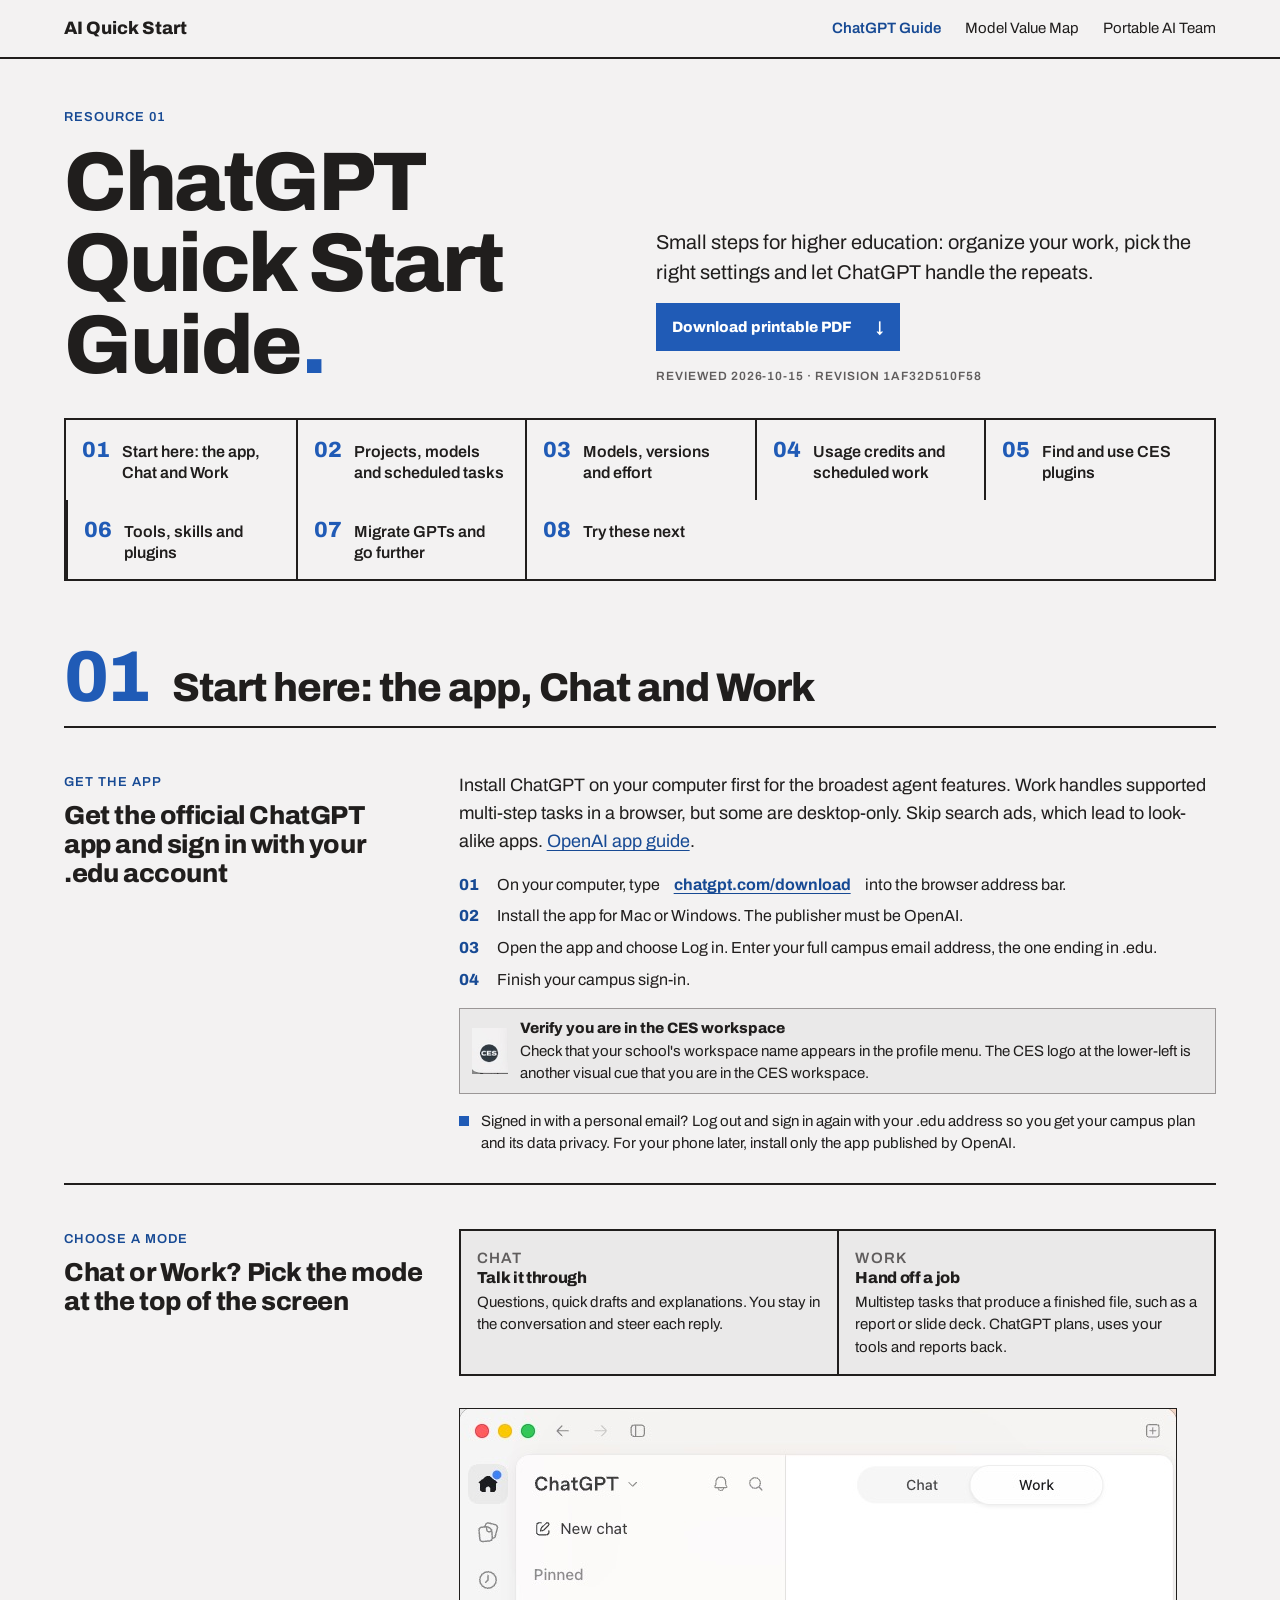
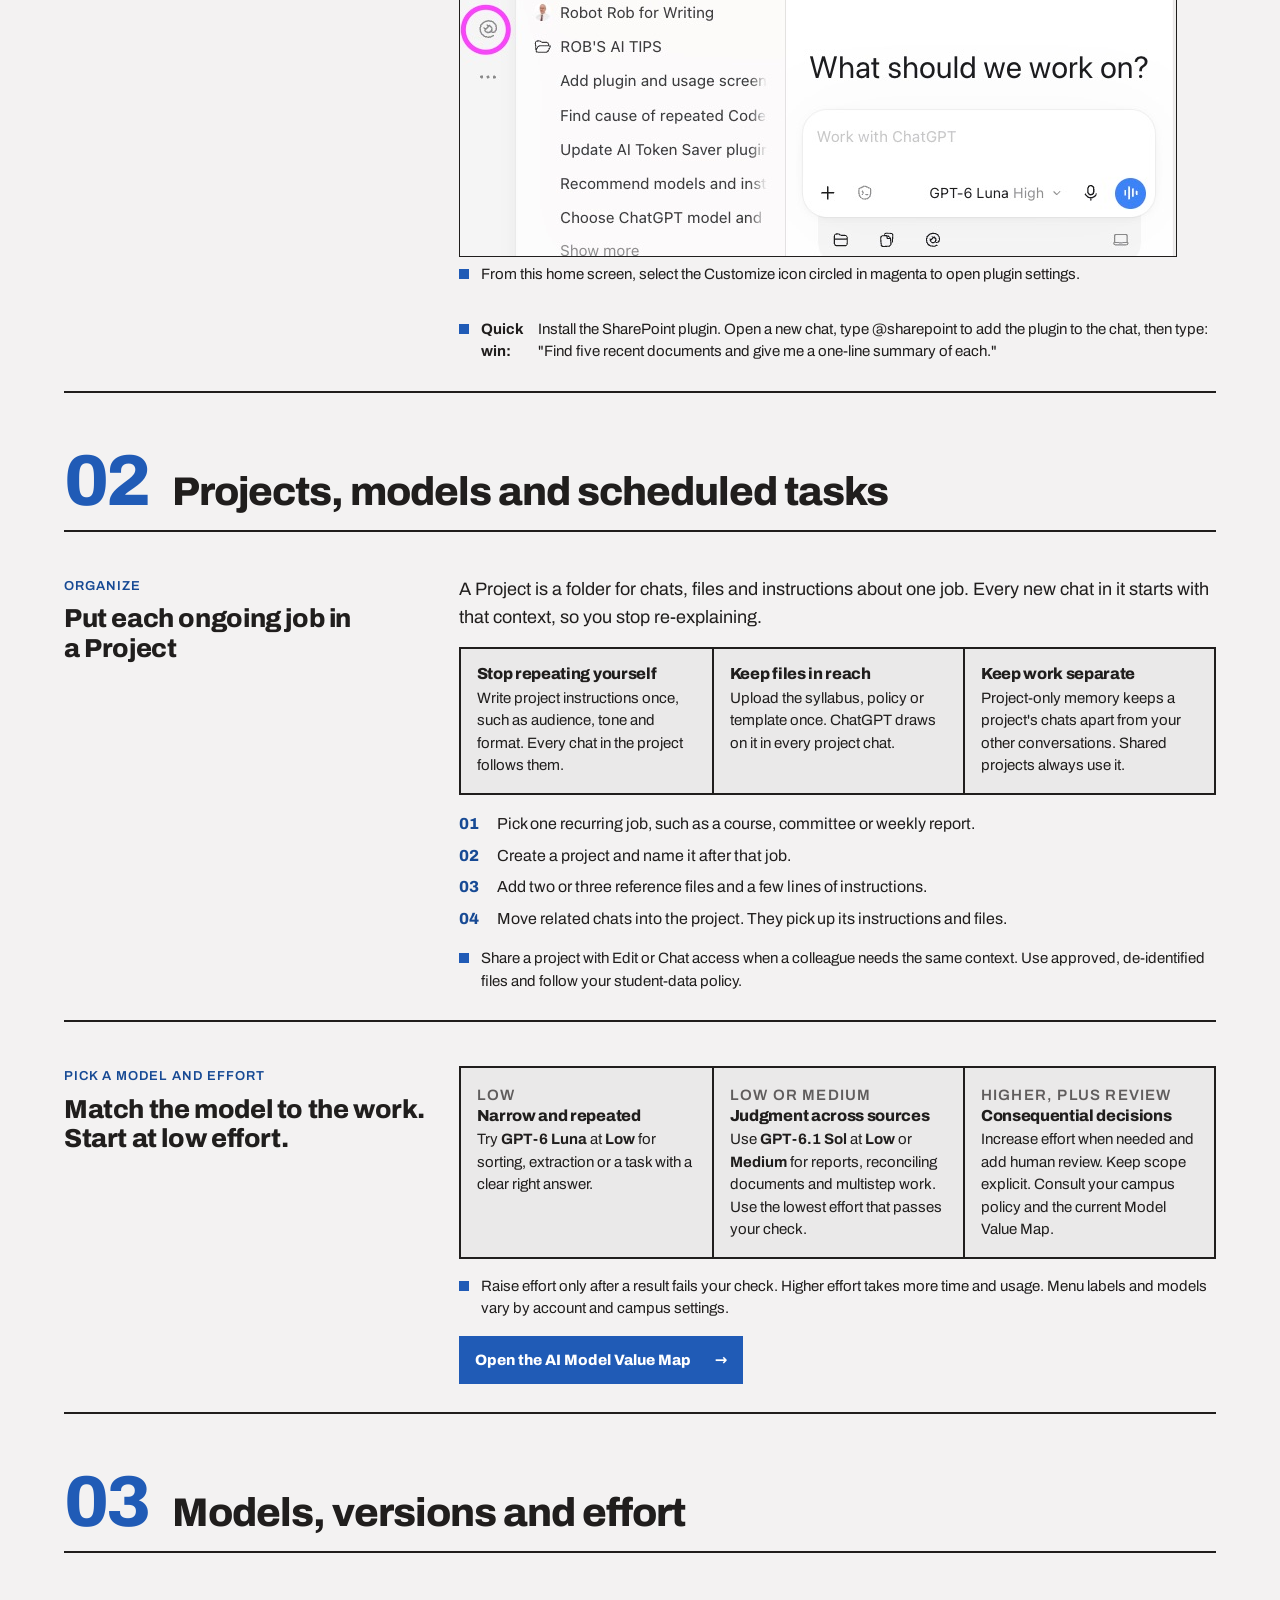
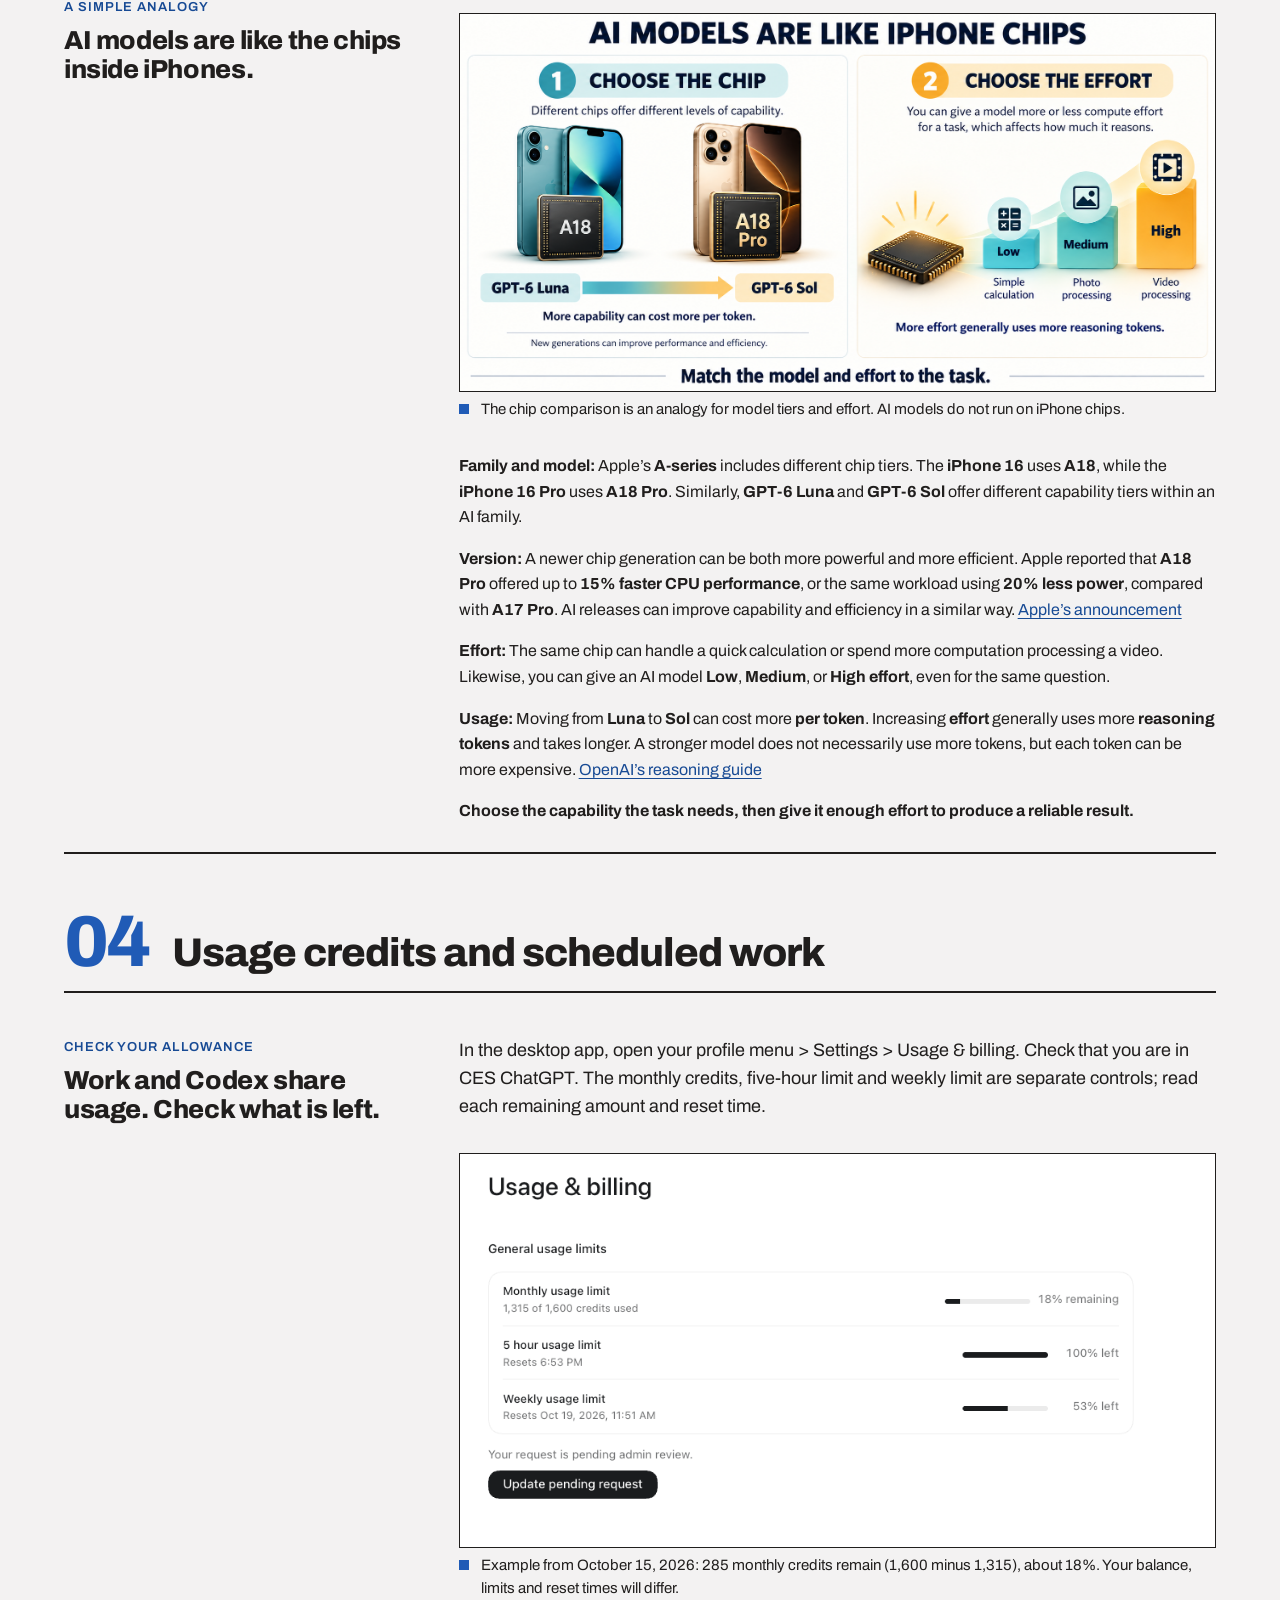
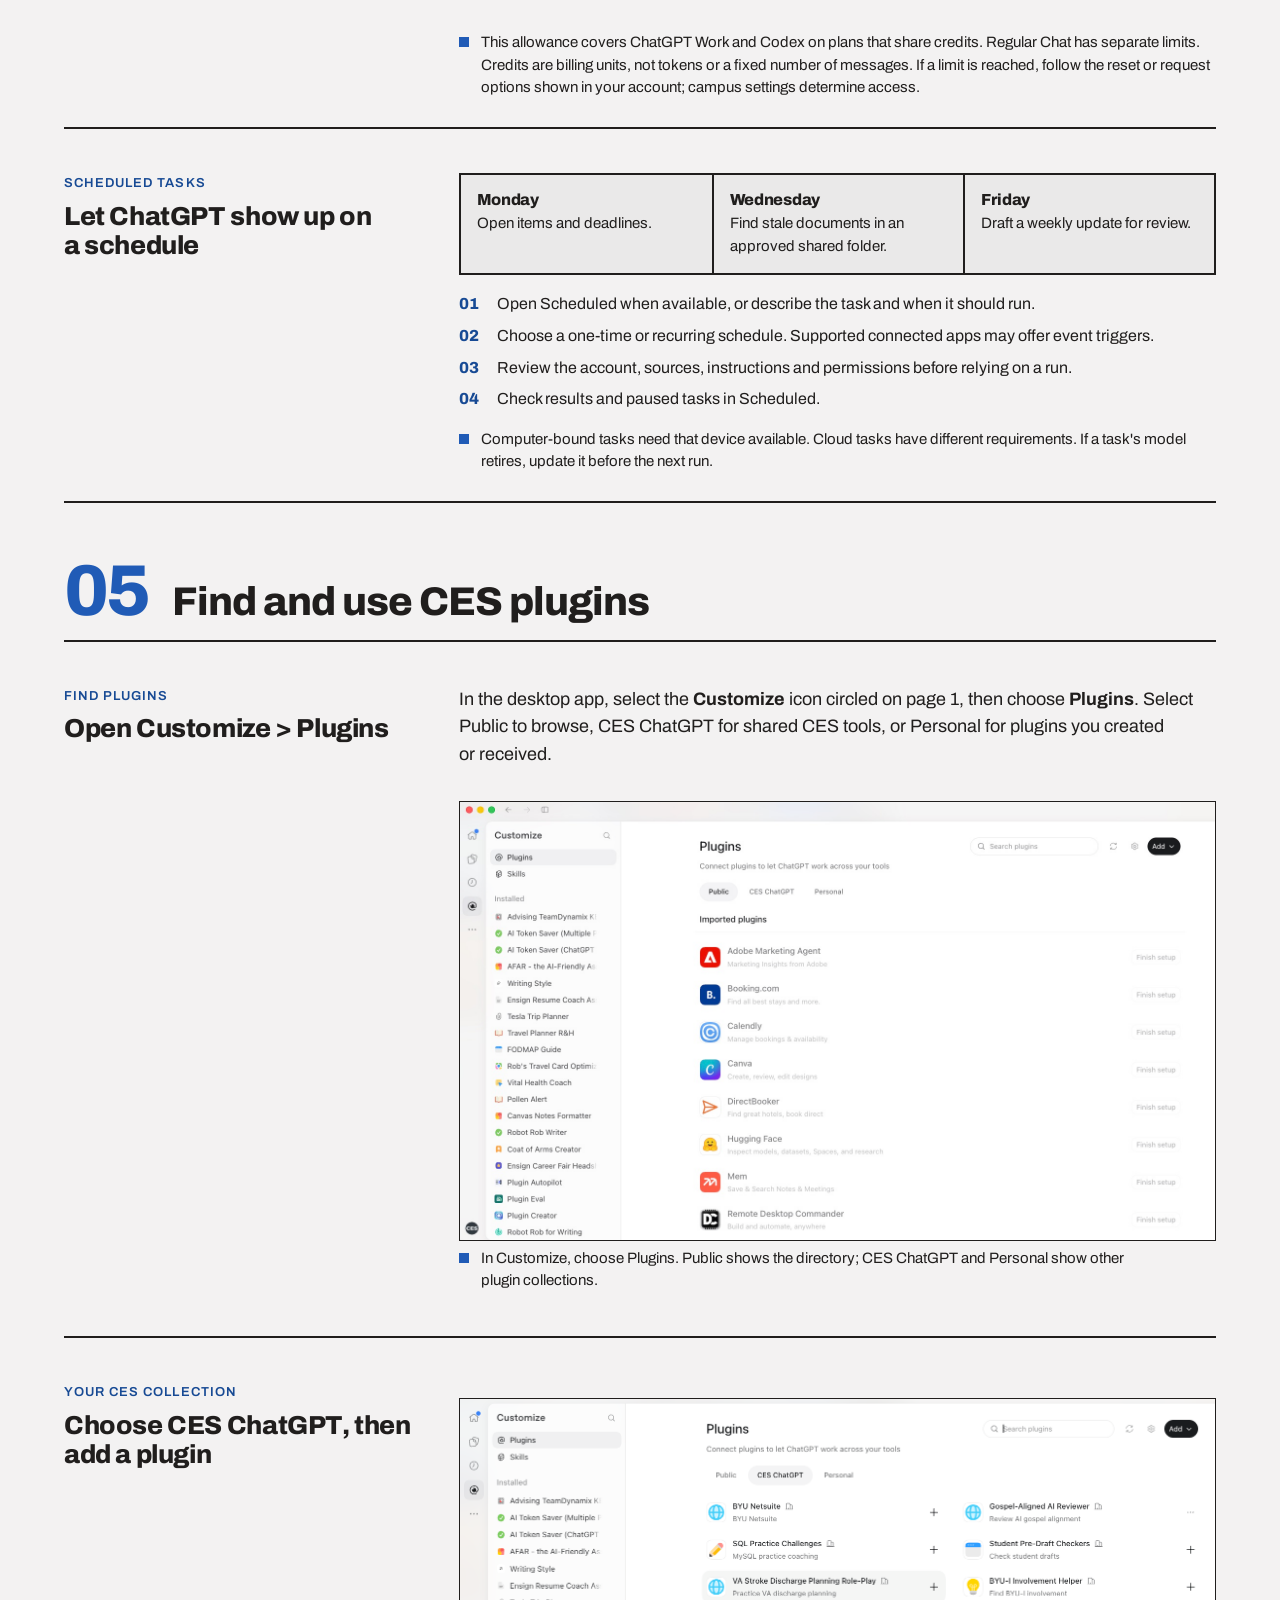
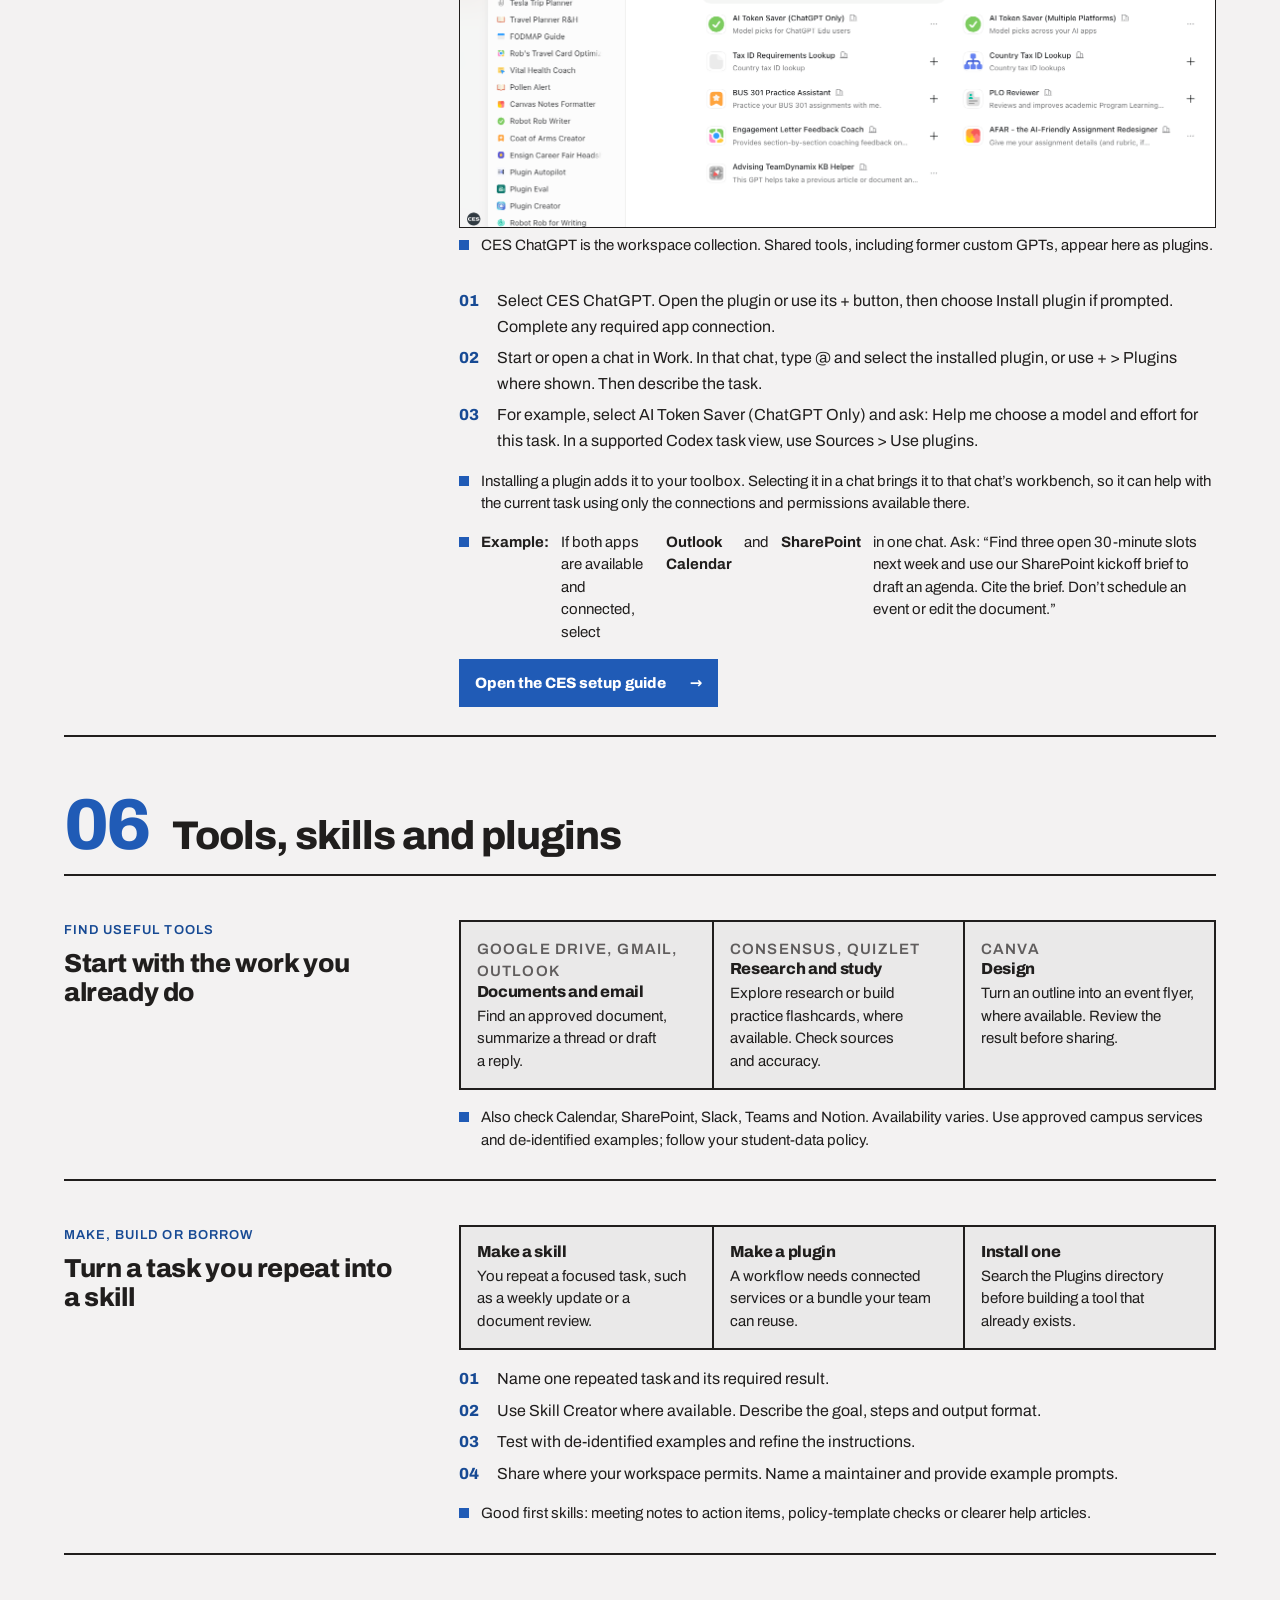
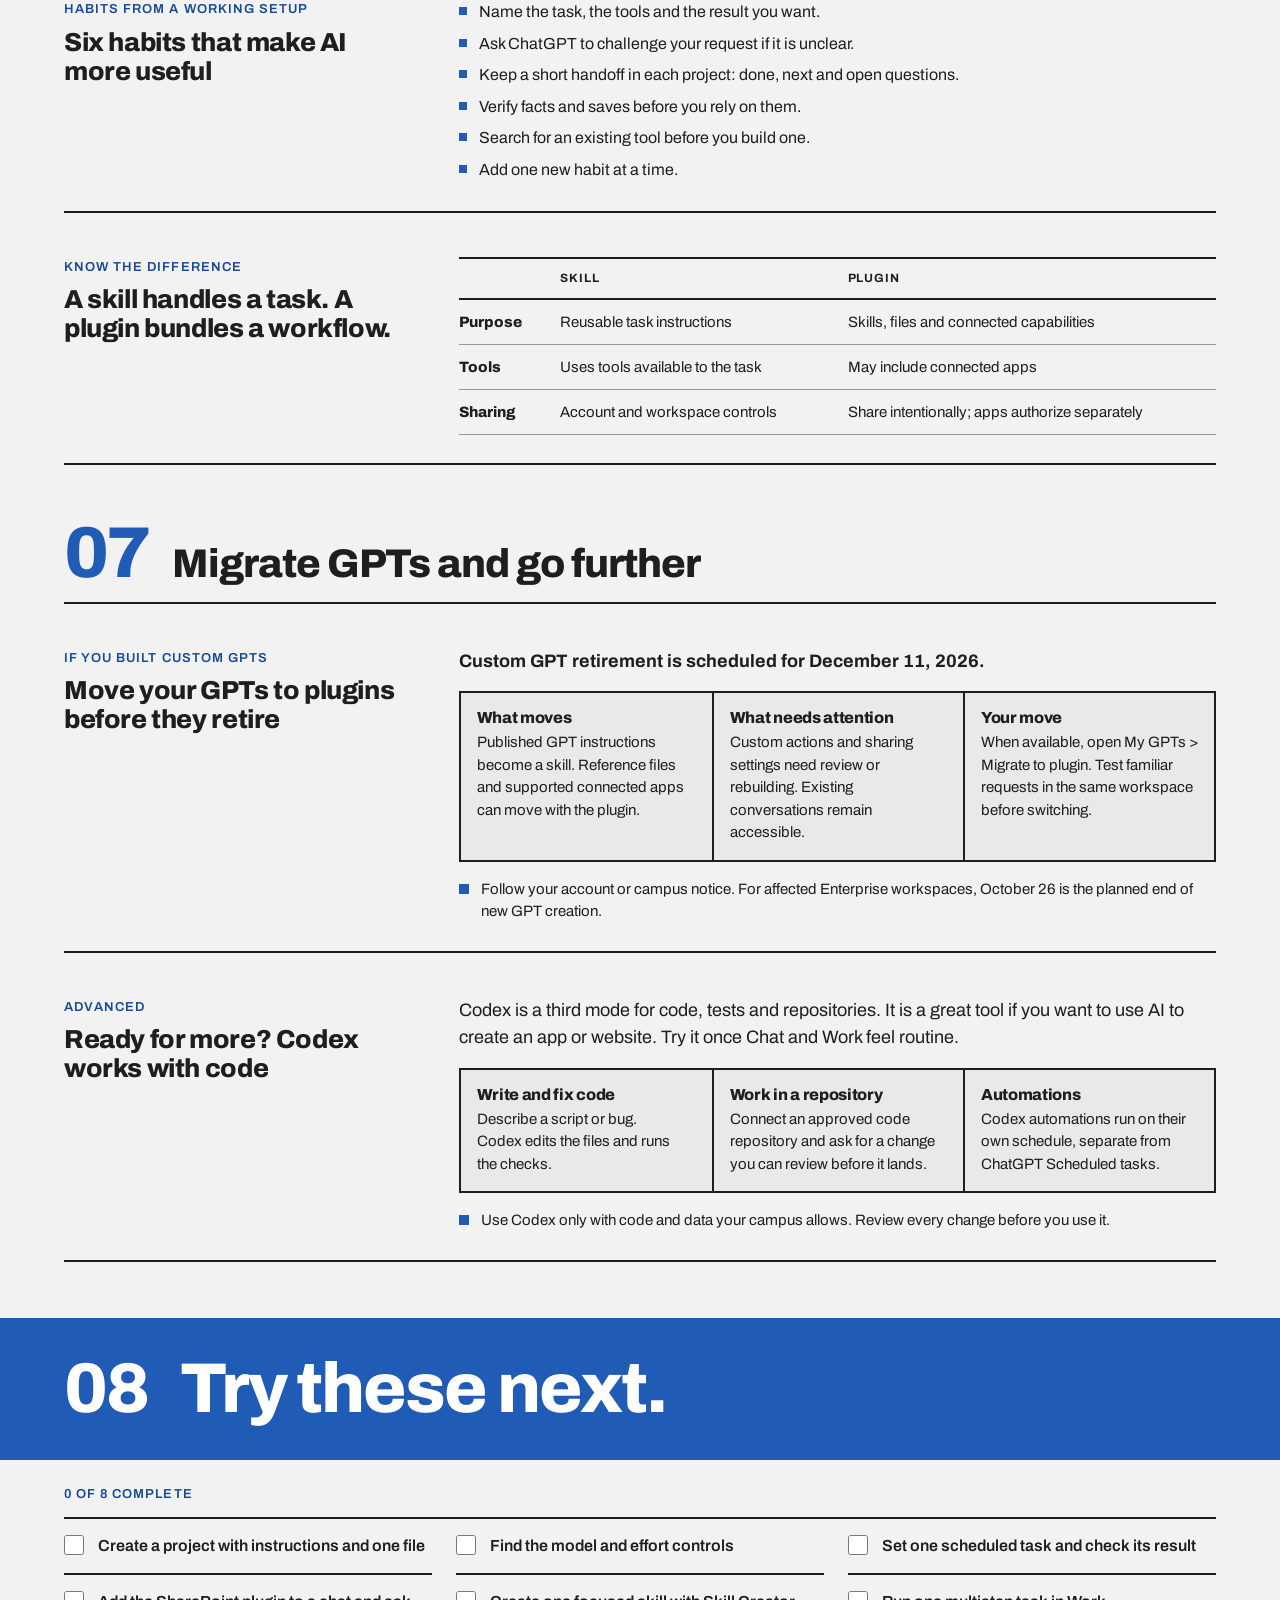
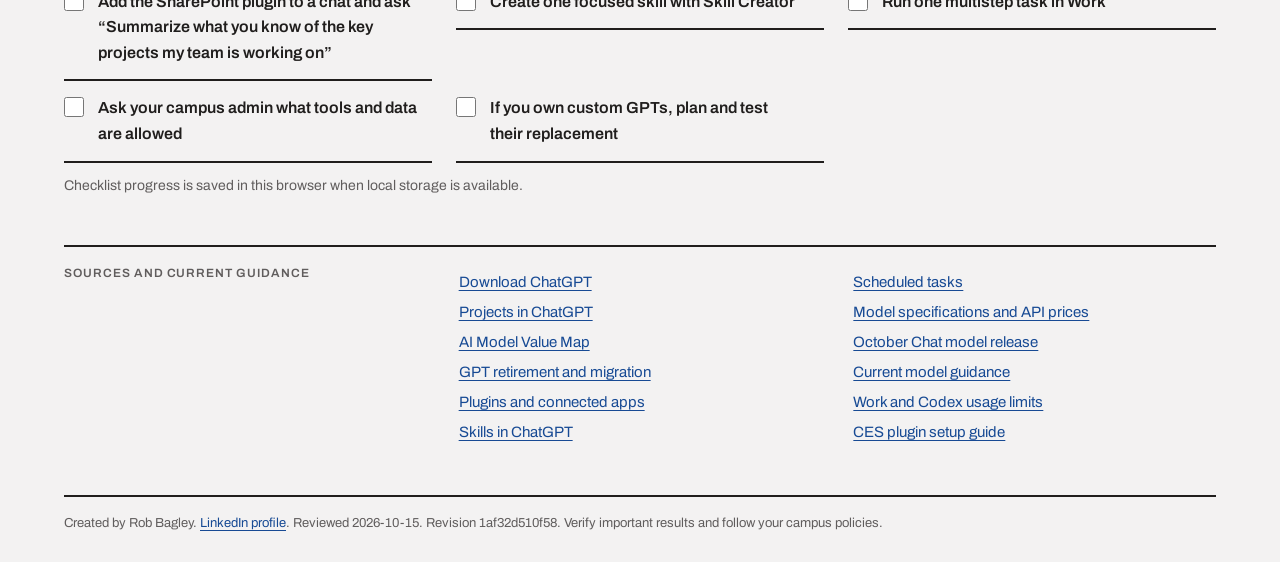
==== commit 1c86daa5: "Quick win: SharePoint plugin walkthrough Co-Authored-By: Claude Opus 5.5 <noreply@anthropic.com>" ====
--- a/docs/chatgpt-quick-start-guide/index.html
+++ b/docs/chatgpt-quick-start-guide/index.html
@@ -1 +1 @@
-<!doctype html><html lang="en"><head><meta charset="utf-8"><meta name="viewport" content="width=device-width,initial-scale=1"><title>ChatGPT Quick Start Guide</title><meta name="description" content="Small steps for higher education: organize your work, pick the right settings and let ChatGPT handle the repeats."><link rel="icon" href="../favicon.ico"><link rel="icon" type="image/svg+xml" href="../favicon.svg"><link rel="preload" href="../assets/fonts/archivo.woff2" as="font" type="font/woff2" crossorigin><link rel="stylesheet" href="../assets/rob-personal.css"><link rel="stylesheet" href="../assets/site.css"><script defer src="../assets/guide.js"></script></head><body><a class="rp-skip" href="#main">Skip to content</a><nav class="rp-nav" aria-label="Main"><a class="rp-brand" href="../index.html">AI Quick Start</a><a href="../chatgpt-quick-start-guide/" aria-current="page">ChatGPT Guide</a><a href="https://robbagley-afk.github.io/model-value-map/">Model Value Map</a><a href="https://your-portable-ai-team.airy-emu-9499.chatgpt.site/">Portable AI Team</a></nav><main id="main"><div class="rp-page"><section class="rp-hero"><div class="rp-hero-title"><div class="rp-kicker">Resource 01</div><h1 class="rp-display">ChatGPT Quick Start Guide<span class="rp-dot">.</span></h1></div><div class="guide-lede"><p class="rp-lede">Small steps for higher education: organize your work, pick the right settings and let ChatGPT handle the repeats.</p><a class="rp-btn rp-btn-primary no-print" href="../ChatGPT-Quick-Start-Guide.pdf">Download printable PDF<span aria-hidden="true">↓</span></a><p class="rp-label">Reviewed 2026-10-15 · Revision 64288ab2e5cb</p></div></section><nav class="rp-grid rp-boxed toc" aria-label="In this guide" style="--rp-cell:200px"><a href="#part-1"><span class="toc-num">01</span>Start here: the app, Chat and Work</a><a href="#part-2"><span class="toc-num">02</span>Projects, models and scheduled tasks</a><a href="#part-3"><span class="toc-num">03</span>Models, versions and effort</a><a href="#part-4"><span class="toc-num">04</span>Usage credits and scheduled work</a><a href="#part-5"><span class="toc-num">05</span>Find and use CES plugins</a><a href="#part-6"><span class="toc-num">06</span>Tools, skills and plugins</a><a href="#part-7"><span class="toc-num">07</span>Migrate GPTs and go further</a><a href="#checklist"><span class="toc-num">08</span>Try these next</a></nav><article class="rp-section chapter" id="part-1"><div class="rp-section-head"><span class="rp-num">01</span><h2>Start here: the app, Chat and Work</h2></div><section class="topic" id="app"><div class="topic-head"><div class="rp-kicker">Get the app</div><h3>Get the official ChatGPT app and sign in with your .edu account</h3></div><div class="topic-body"><p class="intro">Install ChatGPT on your computer first for the broadest agent features. Work handles supported multi-step tasks in a browser, but some are desktop-only. Skip search ads, which lead to look-alike apps. <a href="https://help.openai.com/en/articles/20001276-moving-to-the-new-chatgpt-desktop-app">OpenAI app guide</a>.</p><ol class="rp-steps"><li>On your computer, type <a href="https://chatgpt.com/download"><strong>chatgpt.com/download</strong></a> into the browser address bar.</li><li>Install the app for Mac or Windows. The publisher must be OpenAI.</li><li>Open the app and choose Log in. Enter your full campus email address, the one ending in .edu.</li><li>Finish your campus sign-in.</li></ol><aside class="rp-note rp-ces-check" aria-label="Verify you are in the CES workspace"><img src="../assets/img/ces-logo.jpeg" alt="CES logo" loading="lazy"><div><strong>Verify you are in the CES workspace</strong><br>Check that your school&#x27;s workspace name appears in the profile menu. The CES logo at the lower-left is another visual cue that you are in the CES workspace.</div></aside><p class="rp-note">Signed in with a personal email? Log out and sign in again with your .edu address so you get your campus plan and its data privacy. For your phone later, install only the app published by OpenAI.</p></div></section><section class="topic" id="modes"><div class="topic-head"><div class="rp-kicker">Choose a mode</div><h3>Chat or Work? Pick the mode at the top of the screen</h3></div><div class="topic-body"><div class="rp-grid rp-boxed cards"><div class="rp-tinted"><p class="rp-label">Chat</p><h4>Talk it through</h4><p>Questions, quick drafts and explanations. You stay in the conversation and steer each reply.</p></div><div class="rp-tinted"><p class="rp-label">Work</p><h4>Hand off a job</h4><p>Multistep tasks that produce a finished file, such as a report or slide deck. ChatGPT plans, uses your tools and reports back.</p></div></div><figure class="shot"><a href="../assets/img/chat-work-switch.jpeg" aria-label="Open full-size screenshot: ChatGPT home screen with the Chat and Work switch at the top center, Work selected"><img src="../assets/img/chat-work-switch.jpeg" alt="ChatGPT home screen with the Chat and Work switch at the top center, Work selected" loading="lazy"></a><figcaption class="rp-note">From this home screen, select the Customize icon circled in magenta to open plugin settings.</figcaption></figure><p class="rp-note"><strong>Quick win:</strong> Connect an approved document service, find five recent documents and ask for a one-line summary of each.</p></div></section></article><article class="rp-section chapter" id="part-2"><div class="rp-section-head"><span class="rp-num">02</span><h2>Projects, models and scheduled tasks</h2></div><section class="topic" id="projects"><div class="topic-head"><div class="rp-kicker">Organize</div><h3>Put each ongoing job in a Project</h3></div><div class="topic-body"><p class="intro">A Project is a folder for chats, files and instructions about one job. Every new chat in it starts with that context, so you stop re-explaining.</p><div class="rp-grid rp-boxed cards"><div class="rp-tinted"><h4>Stop repeating yourself</h4><p>Write project instructions once, such as audience, tone and format. Every chat in the project follows them.</p></div><div class="rp-tinted"><h4>Keep files in reach</h4><p>Upload the syllabus, policy or template once. ChatGPT draws on it in every project chat.</p></div><div class="rp-tinted"><h4>Keep work separate</h4><p>Project-only memory keeps a project&#x27;s chats apart from your other conversations. Shared projects always use it.</p></div></div><ol class="rp-steps"><li>Pick one recurring job, such as a course, committee or weekly report.</li><li>Create a project and name it after that job.</li><li>Add two or three reference files and a few lines of instructions.</li><li>Move related chats into the project. They pick up its instructions and files.</li></ol><p class="rp-note">Share a project with Edit or Chat access when a colleague needs the same context. Use approved, de-identified files and follow your student-data policy.</p></div></section><section class="topic" id="models"><div class="topic-head"><div class="rp-kicker">Pick a model and effort</div><h3>Match the model to the work. Start at low effort.</h3></div><div class="topic-body"><div class="rp-grid rp-boxed cards"><div class="rp-tinted"><p class="rp-label">Low</p><h4>Narrow and repeated</h4><p>Try <strong>GPT-6 Luna</strong> at <strong>Low</strong> for sorting, extraction or a task with a clear right answer.</p></div><div class="rp-tinted"><p class="rp-label">Low or Medium</p><h4>Judgment across sources</h4><p>Use <strong>GPT-6.1 Sol</strong> at <strong>Low</strong> or <strong>Medium</strong> for reports, reconciling documents and multistep work. Use the lowest effort that passes your check.</p></div><div class="rp-tinted"><p class="rp-label">Higher, plus review</p><h4>Consequential decisions</h4><p>Increase effort when needed and add human review. Keep scope explicit. Consult your campus policy and the current Model Value Map.</p></div></div><p class="rp-note">Raise effort only after a result fails your check. Higher effort takes more time and usage. Menu labels and models vary by account and campus settings.</p><p><a class="rp-btn rp-btn-primary" href="https://robbagley-afk.github.io/model-value-map/">Open the AI Model Value Map<span aria-hidden="true">→</span></a></p></div></section></article><article class="rp-section chapter" id="part-3"><div class="rp-section-head"><span class="rp-num">03</span><h2>Models, versions and effort</h2></div><section class="topic" id="iphone-chip-analogy"><div class="topic-head"><div class="rp-kicker">A SIMPLE ANALOGY</div><h3>AI models are like the chips inside iPhones.</h3></div><div class="topic-body"><figure class="shot"><a href="../assets/img/iphone-chip-analogy.png" aria-label="Open full-size screenshot: Two-panel illustration comparing how to choose a chip tier with how to choose an AI model and effort level."><img src="../assets/img/iphone-chip-analogy.png" alt="Two-panel illustration comparing how to choose a chip tier with how to choose an AI model and effort level." loading="lazy"></a><figcaption class="rp-note">The chip comparison is an analogy for model tiers and effort. AI models do not run on iPhone chips.</figcaption></figure><p><strong>Family and model:</strong> Apple’s <strong>A-series</strong> includes different chip tiers. The <strong>iPhone 16</strong> uses <strong>A18</strong>, while the <strong>iPhone 16 Pro</strong> uses <strong>A18 Pro</strong>. Similarly, <strong>GPT-6 Luna</strong> and <strong>GPT-6 Sol</strong> offer different capability tiers within an AI family.</p><p><strong>Version:</strong> A newer chip generation can be both more powerful and more efficient. Apple reported that <strong>A18 Pro</strong> offered up to <strong>15% faster CPU performance</strong>, or the same workload using <strong>20% less power</strong>, compared with <strong>A17 Pro</strong>. AI releases can improve capability and efficiency in a similar way. <a href="https://www.apple.com/newsroom/2024/09/apple-debuts-iphone-16-pro-and-iphone-16-pro-max/">Apple’s announcement</a></p><p><strong>Effort:</strong> The same chip can handle a quick calculation or spend more computation processing a video. Likewise, you can give an AI model <strong>Low</strong>, <strong>Medium</strong>, or <strong>High effort</strong>, even for the same question.</p><p><strong>Usage:</strong> Moving from <strong>Luna</strong> to <strong>Sol</strong> can cost more <strong>per token</strong>. Increasing <strong>effort</strong> generally uses more <strong>reasoning tokens</strong> and takes longer. A stronger model does not necessarily use more tokens, but each token can be more expensive. <a href="https://developers.openai.com/api/docs/guides/reasoning">OpenAI’s reasoning guide</a></p><p><strong>Choose the capability the task needs, then give it enough effort to produce a reliable result.</strong></p></div></section></article><article class="rp-section chapter" id="part-4"><div class="rp-section-head"><span class="rp-num">04</span><h2>Usage credits and scheduled work</h2></div><section class="topic" id="usage"><div class="topic-head"><div class="rp-kicker">Check your allowance</div><h3>Work and Codex share usage. Check what is left.</h3></div><div class="topic-body"><p class="intro">In the desktop app, open your profile menu &gt; Settings &gt; Usage &amp; billing. Check that you are in CES ChatGPT. The monthly credits, five-hour limit and weekly limit are separate controls; read each remaining amount and reset time.</p><figure class="shot"><a href="../assets/img/usage-billing.png" aria-label="Open full-size screenshot: Usage &amp; billing example showing 1,315 of 1,600 monthly credits used, 18 percent remaining, 100 percent left in the five-hour window and 53 percent left in the weekly window."><img src="../assets/img/usage-billing.png" alt="Usage &amp; billing example showing 1,315 of 1,600 monthly credits used, 18 percent remaining, 100 percent left in the five-hour window and 53 percent left in the weekly window." loading="lazy"></a><figcaption class="rp-note">Example from October 15, 2026: 285 monthly credits remain (1,600 minus 1,315), about 18%. Your balance, limits and reset times will differ.</figcaption></figure><p class="rp-note">This allowance covers ChatGPT Work and Codex on plans that share credits. Regular Chat has separate limits. Credits are billing units, not tokens or a fixed number of messages. If a limit is reached, follow the reset or request options shown in your account; campus settings determine access.</p></div></section><section class="topic" id="schedule"><div class="topic-head"><div class="rp-kicker">Scheduled tasks</div><h3>Let ChatGPT show up on a schedule</h3></div><div class="topic-body"><div class="rp-grid rp-boxed cards"><div class="rp-tinted"><h4>Monday</h4><p>Open items and deadlines.</p></div><div class="rp-tinted"><h4>Wednesday</h4><p>Find stale documents in an approved shared folder.</p></div><div class="rp-tinted"><h4>Friday</h4><p>Draft a weekly update for review.</p></div></div><ol class="rp-steps"><li>Open Scheduled when available, or describe the task and when it should run.</li><li>Choose a one-time or recurring schedule. Supported connected apps may offer event triggers.</li><li>Review the account, sources, instructions and permissions before relying on a run.</li><li>Check results and paused tasks in Scheduled.</li></ol><p class="rp-note">Computer-bound tasks need that device available. Cloud tasks have different requirements. If a task&#x27;s model retires, update it before the next run.</p></div></section></article><article class="rp-section chapter" id="part-5"><div class="rp-section-head"><span class="rp-num">05</span><h2>Find and use CES plugins</h2></div><section class="topic" id="find-plugins"><div class="topic-head"><div class="rp-kicker">Find plugins</div><h3>Open Customize &gt; Plugins</h3></div><div class="topic-body"><p class="intro">In the desktop app, select the <strong>Customize</strong> icon circled on page 1, then choose <strong>Plugins</strong>. Select Public to browse, CES ChatGPT for shared CES tools, or Personal for plugins you created or received.</p><figure class="shot"><a href="../assets/img/plugins-settings.jpeg" aria-label="Open full-size screenshot: ChatGPT Customize screen with Plugins selected, Public selected, a Search plugins field, and CES ChatGPT and Personal tabs."><img src="../assets/img/plugins-settings.jpeg" alt="ChatGPT Customize screen with Plugins selected, Public selected, a Search plugins field, and CES ChatGPT and Personal tabs." loading="lazy"></a><figcaption class="rp-note">In Customize, choose Plugins. Public shows the directory; CES ChatGPT and Personal show other plugin collections.</figcaption></figure></div></section><section class="topic" id="ces-plugins"><div class="topic-head"><div class="rp-kicker">Your CES collection</div><h3>Choose CES ChatGPT, then add a plugin</h3></div><div class="topic-body"><figure class="shot"><a href="../assets/img/plugins-ces.png" aria-label="Open full-size screenshot: CES ChatGPT workspace tab selected, showing shared plugins including AI Token Saver ChatGPT Only and AI Token Saver Multiple Platforms, with plus buttons beside available entries."><img src="../assets/img/plugins-ces.png" alt="CES ChatGPT workspace tab selected, showing shared plugins including AI Token Saver ChatGPT Only and AI Token Saver Multiple Platforms, with plus buttons beside available entries." loading="lazy"></a><figcaption class="rp-note">CES ChatGPT is the workspace collection. Shared tools, including former custom GPTs, appear here as plugins.</figcaption></figure><ol class="rp-steps"><li>Select CES ChatGPT. Open the plugin or use its + button, then choose Install plugin if prompted. Complete any required app connection.</li><li>Start or open a chat in Work. In that chat, type @ and select the installed plugin, or use + &gt; Plugins where shown. Then describe the task.</li><li>For example, select AI Token Saver (ChatGPT Only) and ask: Help me choose a model and effort for this task. In a supported Codex task view, use Sources &gt; Use plugins.</li></ol><p class="rp-note">Installing a plugin adds it to your toolbox. Selecting it in a chat brings it to that chat’s workbench, so it can help with the current task using only the connections and permissions available there.</p><p class="rp-note"><strong>Example:</strong> If both apps are available and connected, select <strong>Outlook Calendar</strong> and <strong>SharePoint</strong> in one chat. Ask: “Find three open 30-minute slots next week and use our SharePoint kickoff brief to draft an agenda. Cite the brief. Don’t schedule an event or edit the document.”</p><p><a class="rp-btn rp-btn-primary" href="https://ai-token-saver.vercel.app/ces/#setup-guides">Open the CES setup guide<span aria-hidden="true">→</span></a></p></div></section></article><article class="rp-section chapter" id="part-6"><div class="rp-section-head"><span class="rp-num">06</span><h2>Tools, skills and plugins</h2></div><section class="topic" id="tools"><div class="topic-head"><div class="rp-kicker">Find useful tools</div><h3>Start with the work you already do</h3></div><div class="topic-body"><div class="rp-grid rp-boxed cards"><div class="rp-tinted"><p class="rp-label">Google Drive, Gmail, Outlook</p><h4>Documents and email</h4><p>Find an approved document, summarize a thread or draft a reply.</p></div><div class="rp-tinted"><p class="rp-label">Consensus, Quizlet</p><h4>Research and study</h4><p>Explore research or build practice flashcards, where available. Check sources and accuracy.</p></div><div class="rp-tinted"><p class="rp-label">Canva</p><h4>Design</h4><p>Turn an outline into an event flyer, where available. Review the result before sharing.</p></div></div><p class="rp-note">Also check Calendar, SharePoint, Slack, Teams and Notion. Availability varies. Use approved campus services and de-identified examples; follow your student-data policy.</p></div></section><section class="topic" id="build"><div class="topic-head"><div class="rp-kicker">Make, build or borrow</div><h3>Turn a task you repeat into a skill</h3></div><div class="topic-body"><div class="rp-grid rp-boxed cards"><div class="rp-tinted"><h4>Make a skill</h4><p>You repeat a focused task, such as a weekly update or a document review.</p></div><div class="rp-tinted"><h4>Make a plugin</h4><p>A workflow needs connected services or a bundle your team can reuse.</p></div><div class="rp-tinted"><h4>Install one</h4><p>Search the Plugins directory before building a tool that already exists.</p></div></div><ol class="rp-steps"><li>Name one repeated task and its required result.</li><li>Use Skill Creator where available. Describe the goal, steps and output format.</li><li>Test with de-identified examples and refine the instructions.</li><li>Share where your workspace permits. Name a maintainer and provide example prompts.</li></ol><p class="rp-note">Good first skills: meeting notes to action items, policy-template checks or clearer help articles.</p></div></section><section class="topic" id="habits"><div class="topic-head"><div class="rp-kicker">Habits from a working setup</div><h3>Six habits that make AI more useful</h3></div><div class="topic-body"><ul class="bullets"><li>Name the task, the tools and the result you want.</li><li>Ask ChatGPT to challenge your request if it is unclear.</li><li>Keep a short handoff in each project: done, next and open questions.</li><li>Verify facts and saves before you rely on them.</li><li>Search for an existing tool before you build one.</li><li>Add one new habit at a time.</li></ul></div></section><section class="topic" id="difference"><div class="topic-head"><div class="rp-kicker">Know the difference</div><h3>A skill handles a task. A plugin bundles a workflow.</h3></div><div class="topic-body"><div class="rp-table-wrap"><table class="rp-table"><thead><tr><th scope="col"></th><th scope="col">Skill</th><th scope="col">Plugin</th></tr></thead><tbody><tr><th scope="row">Purpose</th><td>Reusable task instructions</td><td>Skills, files and connected capabilities</td></tr><tr><th scope="row">Tools</th><td>Uses tools available to the task</td><td>May include connected apps</td></tr><tr><th scope="row">Sharing</th><td>Account and workspace controls</td><td>Share intentionally; apps authorize separately</td></tr></tbody></table></div></div></section></article><article class="rp-section chapter" id="part-7"><div class="rp-section-head"><span class="rp-num">07</span><h2>Migrate GPTs and go further</h2></div><section class="topic" id="migration"><div class="topic-head"><div class="rp-kicker">If you built custom GPTs</div><h3>Move your GPTs to plugins before they retire</h3></div><div class="topic-body"><p class="intro"><strong>Custom GPT retirement is scheduled for December 11, 2026.</strong></p><div class="rp-grid rp-boxed cards"><div class="rp-tinted"><h4>What moves</h4><p>Published GPT instructions become a skill. Reference files and supported connected apps can move with the plugin.</p></div><div class="rp-tinted"><h4>What needs attention</h4><p>Custom actions and sharing settings need review or rebuilding. Existing conversations remain accessible.</p></div><div class="rp-tinted"><h4>Your move</h4><p>When available, open My GPTs &gt; Migrate to plugin. Test familiar requests in the same workspace before switching.</p></div></div><p class="rp-note">Follow your account or campus notice. For affected Enterprise workspaces, October 26 is the planned end of new GPT creation.</p></div></section><section class="topic" id="codex"><div class="topic-head"><div class="rp-kicker">Advanced</div><h3>Ready for more? Codex works with code</h3></div><div class="topic-body"><p class="intro">Codex is a third mode for code, tests and repositories. It is a great tool if you want to use AI to create an app or website. Try it once Chat and Work feel routine.</p><div class="rp-grid rp-boxed cards"><div class="rp-tinted"><h4>Write and fix code</h4><p>Describe a script or bug. Codex edits the files and runs the checks.</p></div><div class="rp-tinted"><h4>Work in a repository</h4><p>Connect an approved code repository and ask for a change you can review before it lands.</p></div><div class="rp-tinted"><h4>Automations</h4><p>Codex automations run on their own schedule, separate from ChatGPT Scheduled tasks.</p></div></div><p class="rp-note">Use Codex only with code and data your campus allows. Review every change before you use it.</p></div></section></article></div><section class="rp-band" id="checklist"><div class="rp-band-inner"><span class="rp-band-big" aria-hidden="true">08</span><h2 class="rp-band-big">Try these next.</h2></div></section><div class="rp-page after-band"><p class="rp-kicker progress" data-progress aria-live="polite">0 of 8 complete</p><ul class="checks"><li><label class="rp-check"><input type="checkbox" data-check="project"><span>Create a project with instructions and one file</span></label></li><li><label class="rp-check"><input type="checkbox" data-check="controls"><span>Find the model and effort controls</span></label></li><li><label class="rp-check"><input type="checkbox" data-check="schedule"><span>Set one scheduled task and check its result</span></label></li><li><label class="rp-check"><input type="checkbox" data-check="connect"><span>Add the SharePoint plugin to a chat and ask “Summarize what you know of the key projects my team is working on”</span></label></li><li><label class="rp-check"><input type="checkbox" data-check="skill"><span>Create one focused skill with Skill Creator</span></label></li><li><label class="rp-check"><input type="checkbox" data-check="work"><span>Run one multistep task in Work</span></label></li><li><label class="rp-check"><input type="checkbox" data-check="policy"><span>Ask your campus admin what tools and data are allowed</span></label></li><li><label class="rp-check"><input type="checkbox" data-check="migrate"><span>If you own custom GPTs, plan and test their replacement</span></label></li></ul><p class="meta">Checklist progress is saved in this browser when local storage is available.</p><section class="sources"><h2 class="rp-label">Sources and current guidance</h2><ul class="source-list"><li><a href="https://chatgpt.com/download">Download ChatGPT</a></li><li><a href="https://help.openai.com/en/articles/10169521-projects-in-chatgpt">Projects in ChatGPT</a></li><li><a href="https://robbagley-afk.github.io/model-value-map/">AI Model Value Map</a></li><li><a href="https://help.openai.com/en/articles/20001519-custom-gpt-retirement-and-migration-faq">GPT retirement and migration</a></li><li><a href="https://help.openai.com/en/articles/20001256-plugins-in-chatgpt">Plugins and connected apps</a></li><li><a href="https://help.openai.com/en/articles/20001066-skills-in-chatgpt">Skills in ChatGPT</a></li><li><a href="https://help.openai.com/en/articles/10291617-scheduled-tasks-in-chatgpt">Scheduled tasks</a></li><li><a href="https://developers.openai.com/api/docs/models">Model specifications and API prices</a></li><li><a href="https://deploymentsafety.openai.com/gpt-6-october/model-data-and-training">October Chat model release</a></li><li><a href="https://robbagley-afk.github.io/model-value-map/guidance.md">Current model guidance</a></li><li><a href="https://help.openai.com/en/articles/11369540-using-codex-with-your-chatgpt-plan">Work and Codex usage limits</a></li><li><a href="https://ai-token-saver.vercel.app/ces/">CES plugin setup guide</a></li></ul></section></div></main><footer class="rp-footer">Created by Rob Bagley. <a href="https://www.linkedin.com/in/robbagley/">LinkedIn profile</a>. Reviewed 2026-10-15. Revision 64288ab2e5cb. Verify important results and follow your campus policies.</footer></body></html>+<!doctype html><html lang="en"><head><meta charset="utf-8"><meta name="viewport" content="width=device-width,initial-scale=1"><title>ChatGPT Quick Start Guide</title><meta name="description" content="Small steps for higher education: organize your work, pick the right settings and let ChatGPT handle the repeats."><link rel="icon" href="../favicon.ico"><link rel="icon" type="image/svg+xml" href="../favicon.svg"><link rel="preload" href="../assets/fonts/archivo.woff2" as="font" type="font/woff2" crossorigin><link rel="stylesheet" href="../assets/rob-personal.css"><link rel="stylesheet" href="../assets/site.css"><script defer src="../assets/guide.js"></script></head><body><a class="rp-skip" href="#main">Skip to content</a><nav class="rp-nav" aria-label="Main"><a class="rp-brand" href="../index.html">AI Quick Start</a><a href="../chatgpt-quick-start-guide/" aria-current="page">ChatGPT Guide</a><a href="https://robbagley-afk.github.io/model-value-map/">Model Value Map</a><a href="https://your-portable-ai-team.airy-emu-9499.chatgpt.site/">Portable AI Team</a></nav><main id="main"><div class="rp-page"><section class="rp-hero"><div class="rp-hero-title"><div class="rp-kicker">Resource 01</div><h1 class="rp-display">ChatGPT Quick Start Guide<span class="rp-dot">.</span></h1></div><div class="guide-lede"><p class="rp-lede">Small steps for higher education: organize your work, pick the right settings and let ChatGPT handle the repeats.</p><a class="rp-btn rp-btn-primary no-print" href="../ChatGPT-Quick-Start-Guide.pdf">Download printable PDF<span aria-hidden="true">↓</span></a><p class="rp-label">Reviewed 2026-10-15 · Revision 1af32d510f58</p></div></section><nav class="rp-grid rp-boxed toc" aria-label="In this guide" style="--rp-cell:200px"><a href="#part-1"><span class="toc-num">01</span>Start here: the app, Chat and Work</a><a href="#part-2"><span class="toc-num">02</span>Projects, models and scheduled tasks</a><a href="#part-3"><span class="toc-num">03</span>Models, versions and effort</a><a href="#part-4"><span class="toc-num">04</span>Usage credits and scheduled work</a><a href="#part-5"><span class="toc-num">05</span>Find and use CES plugins</a><a href="#part-6"><span class="toc-num">06</span>Tools, skills and plugins</a><a href="#part-7"><span class="toc-num">07</span>Migrate GPTs and go further</a><a href="#checklist"><span class="toc-num">08</span>Try these next</a></nav><article class="rp-section chapter" id="part-1"><div class="rp-section-head"><span class="rp-num">01</span><h2>Start here: the app, Chat and Work</h2></div><section class="topic" id="app"><div class="topic-head"><div class="rp-kicker">Get the app</div><h3>Get the official ChatGPT app and sign in with your .edu account</h3></div><div class="topic-body"><p class="intro">Install ChatGPT on your computer first for the broadest agent features. Work handles supported multi-step tasks in a browser, but some are desktop-only. Skip search ads, which lead to look-alike apps. <a href="https://help.openai.com/en/articles/20001276-moving-to-the-new-chatgpt-desktop-app">OpenAI app guide</a>.</p><ol class="rp-steps"><li>On your computer, type <a href="https://chatgpt.com/download"><strong>chatgpt.com/download</strong></a> into the browser address bar.</li><li>Install the app for Mac or Windows. The publisher must be OpenAI.</li><li>Open the app and choose Log in. Enter your full campus email address, the one ending in .edu.</li><li>Finish your campus sign-in.</li></ol><aside class="rp-note rp-ces-check" aria-label="Verify you are in the CES workspace"><img src="../assets/img/ces-logo.jpeg" alt="CES logo" loading="lazy"><div><strong>Verify you are in the CES workspace</strong><br>Check that your school&#x27;s workspace name appears in the profile menu. The CES logo at the lower-left is another visual cue that you are in the CES workspace.</div></aside><p class="rp-note">Signed in with a personal email? Log out and sign in again with your .edu address so you get your campus plan and its data privacy. For your phone later, install only the app published by OpenAI.</p></div></section><section class="topic" id="modes"><div class="topic-head"><div class="rp-kicker">Choose a mode</div><h3>Chat or Work? Pick the mode at the top of the screen</h3></div><div class="topic-body"><div class="rp-grid rp-boxed cards"><div class="rp-tinted"><p class="rp-label">Chat</p><h4>Talk it through</h4><p>Questions, quick drafts and explanations. You stay in the conversation and steer each reply.</p></div><div class="rp-tinted"><p class="rp-label">Work</p><h4>Hand off a job</h4><p>Multistep tasks that produce a finished file, such as a report or slide deck. ChatGPT plans, uses your tools and reports back.</p></div></div><figure class="shot"><a href="../assets/img/chat-work-switch.jpeg" aria-label="Open full-size screenshot: ChatGPT home screen with the Chat and Work switch at the top center, Work selected"><img src="../assets/img/chat-work-switch.jpeg" alt="ChatGPT home screen with the Chat and Work switch at the top center, Work selected" loading="lazy"></a><figcaption class="rp-note">From this home screen, select the Customize icon circled in magenta to open plugin settings.</figcaption></figure><p class="rp-note"><strong>Quick win:</strong> Install the SharePoint plugin. Open a new chat, type @sharepoint to add the plugin to the chat, then type: &quot;Find five recent documents and give me a one-line summary of each.&quot;</p></div></section></article><article class="rp-section chapter" id="part-2"><div class="rp-section-head"><span class="rp-num">02</span><h2>Projects, models and scheduled tasks</h2></div><section class="topic" id="projects"><div class="topic-head"><div class="rp-kicker">Organize</div><h3>Put each ongoing job in a Project</h3></div><div class="topic-body"><p class="intro">A Project is a folder for chats, files and instructions about one job. Every new chat in it starts with that context, so you stop re-explaining.</p><div class="rp-grid rp-boxed cards"><div class="rp-tinted"><h4>Stop repeating yourself</h4><p>Write project instructions once, such as audience, tone and format. Every chat in the project follows them.</p></div><div class="rp-tinted"><h4>Keep files in reach</h4><p>Upload the syllabus, policy or template once. ChatGPT draws on it in every project chat.</p></div><div class="rp-tinted"><h4>Keep work separate</h4><p>Project-only memory keeps a project&#x27;s chats apart from your other conversations. Shared projects always use it.</p></div></div><ol class="rp-steps"><li>Pick one recurring job, such as a course, committee or weekly report.</li><li>Create a project and name it after that job.</li><li>Add two or three reference files and a few lines of instructions.</li><li>Move related chats into the project. They pick up its instructions and files.</li></ol><p class="rp-note">Share a project with Edit or Chat access when a colleague needs the same context. Use approved, de-identified files and follow your student-data policy.</p></div></section><section class="topic" id="models"><div class="topic-head"><div class="rp-kicker">Pick a model and effort</div><h3>Match the model to the work. Start at low effort.</h3></div><div class="topic-body"><div class="rp-grid rp-boxed cards"><div class="rp-tinted"><p class="rp-label">Low</p><h4>Narrow and repeated</h4><p>Try <strong>GPT-6 Luna</strong> at <strong>Low</strong> for sorting, extraction or a task with a clear right answer.</p></div><div class="rp-tinted"><p class="rp-label">Low or Medium</p><h4>Judgment across sources</h4><p>Use <strong>GPT-6.1 Sol</strong> at <strong>Low</strong> or <strong>Medium</strong> for reports, reconciling documents and multistep work. Use the lowest effort that passes your check.</p></div><div class="rp-tinted"><p class="rp-label">Higher, plus review</p><h4>Consequential decisions</h4><p>Increase effort when needed and add human review. Keep scope explicit. Consult your campus policy and the current Model Value Map.</p></div></div><p class="rp-note">Raise effort only after a result fails your check. Higher effort takes more time and usage. Menu labels and models vary by account and campus settings.</p><p><a class="rp-btn rp-btn-primary" href="https://robbagley-afk.github.io/model-value-map/">Open the AI Model Value Map<span aria-hidden="true">→</span></a></p></div></section></article><article class="rp-section chapter" id="part-3"><div class="rp-section-head"><span class="rp-num">03</span><h2>Models, versions and effort</h2></div><section class="topic" id="iphone-chip-analogy"><div class="topic-head"><div class="rp-kicker">A SIMPLE ANALOGY</div><h3>AI models are like the chips inside iPhones.</h3></div><div class="topic-body"><figure class="shot"><a href="../assets/img/iphone-chip-analogy.png" aria-label="Open full-size screenshot: Two-panel illustration comparing how to choose a chip tier with how to choose an AI model and effort level."><img src="../assets/img/iphone-chip-analogy.png" alt="Two-panel illustration comparing how to choose a chip tier with how to choose an AI model and effort level." loading="lazy"></a><figcaption class="rp-note">The chip comparison is an analogy for model tiers and effort. AI models do not run on iPhone chips.</figcaption></figure><p><strong>Family and model:</strong> Apple’s <strong>A-series</strong> includes different chip tiers. The <strong>iPhone 16</strong> uses <strong>A18</strong>, while the <strong>iPhone 16 Pro</strong> uses <strong>A18 Pro</strong>. Similarly, <strong>GPT-6 Luna</strong> and <strong>GPT-6 Sol</strong> offer different capability tiers within an AI family.</p><p><strong>Version:</strong> A newer chip generation can be both more powerful and more efficient. Apple reported that <strong>A18 Pro</strong> offered up to <strong>15% faster CPU performance</strong>, or the same workload using <strong>20% less power</strong>, compared with <strong>A17 Pro</strong>. AI releases can improve capability and efficiency in a similar way. <a href="https://www.apple.com/newsroom/2024/09/apple-debuts-iphone-16-pro-and-iphone-16-pro-max/">Apple’s announcement</a></p><p><strong>Effort:</strong> The same chip can handle a quick calculation or spend more computation processing a video. Likewise, you can give an AI model <strong>Low</strong>, <strong>Medium</strong>, or <strong>High effort</strong>, even for the same question.</p><p><strong>Usage:</strong> Moving from <strong>Luna</strong> to <strong>Sol</strong> can cost more <strong>per token</strong>. Increasing <strong>effort</strong> generally uses more <strong>reasoning tokens</strong> and takes longer. A stronger model does not necessarily use more tokens, but each token can be more expensive. <a href="https://developers.openai.com/api/docs/guides/reasoning">OpenAI’s reasoning guide</a></p><p><strong>Choose the capability the task needs, then give it enough effort to produce a reliable result.</strong></p></div></section></article><article class="rp-section chapter" id="part-4"><div class="rp-section-head"><span class="rp-num">04</span><h2>Usage credits and scheduled work</h2></div><section class="topic" id="usage"><div class="topic-head"><div class="rp-kicker">Check your allowance</div><h3>Work and Codex share usage. Check what is left.</h3></div><div class="topic-body"><p class="intro">In the desktop app, open your profile menu &gt; Settings &gt; Usage &amp; billing. Check that you are in CES ChatGPT. The monthly credits, five-hour limit and weekly limit are separate controls; read each remaining amount and reset time.</p><figure class="shot"><a href="../assets/img/usage-billing.png" aria-label="Open full-size screenshot: Usage &amp; billing example showing 1,315 of 1,600 monthly credits used, 18 percent remaining, 100 percent left in the five-hour window and 53 percent left in the weekly window."><img src="../assets/img/usage-billing.png" alt="Usage &amp; billing example showing 1,315 of 1,600 monthly credits used, 18 percent remaining, 100 percent left in the five-hour window and 53 percent left in the weekly window." loading="lazy"></a><figcaption class="rp-note">Example from October 15, 2026: 285 monthly credits remain (1,600 minus 1,315), about 18%. Your balance, limits and reset times will differ.</figcaption></figure><p class="rp-note">This allowance covers ChatGPT Work and Codex on plans that share credits. Regular Chat has separate limits. Credits are billing units, not tokens or a fixed number of messages. If a limit is reached, follow the reset or request options shown in your account; campus settings determine access.</p></div></section><section class="topic" id="schedule"><div class="topic-head"><div class="rp-kicker">Scheduled tasks</div><h3>Let ChatGPT show up on a schedule</h3></div><div class="topic-body"><div class="rp-grid rp-boxed cards"><div class="rp-tinted"><h4>Monday</h4><p>Open items and deadlines.</p></div><div class="rp-tinted"><h4>Wednesday</h4><p>Find stale documents in an approved shared folder.</p></div><div class="rp-tinted"><h4>Friday</h4><p>Draft a weekly update for review.</p></div></div><ol class="rp-steps"><li>Open Scheduled when available, or describe the task and when it should run.</li><li>Choose a one-time or recurring schedule. Supported connected apps may offer event triggers.</li><li>Review the account, sources, instructions and permissions before relying on a run.</li><li>Check results and paused tasks in Scheduled.</li></ol><p class="rp-note">Computer-bound tasks need that device available. Cloud tasks have different requirements. If a task&#x27;s model retires, update it before the next run.</p></div></section></article><article class="rp-section chapter" id="part-5"><div class="rp-section-head"><span class="rp-num">05</span><h2>Find and use CES plugins</h2></div><section class="topic" id="find-plugins"><div class="topic-head"><div class="rp-kicker">Find plugins</div><h3>Open Customize &gt; Plugins</h3></div><div class="topic-body"><p class="intro">In the desktop app, select the <strong>Customize</strong> icon circled on page 1, then choose <strong>Plugins</strong>. Select Public to browse, CES ChatGPT for shared CES tools, or Personal for plugins you created or received.</p><figure class="shot"><a href="../assets/img/plugins-settings.jpeg" aria-label="Open full-size screenshot: ChatGPT Customize screen with Plugins selected, Public selected, a Search plugins field, and CES ChatGPT and Personal tabs."><img src="../assets/img/plugins-settings.jpeg" alt="ChatGPT Customize screen with Plugins selected, Public selected, a Search plugins field, and CES ChatGPT and Personal tabs." loading="lazy"></a><figcaption class="rp-note">In Customize, choose Plugins. Public shows the directory; CES ChatGPT and Personal show other plugin collections.</figcaption></figure></div></section><section class="topic" id="ces-plugins"><div class="topic-head"><div class="rp-kicker">Your CES collection</div><h3>Choose CES ChatGPT, then add a plugin</h3></div><div class="topic-body"><figure class="shot"><a href="../assets/img/plugins-ces.png" aria-label="Open full-size screenshot: CES ChatGPT workspace tab selected, showing shared plugins including AI Token Saver ChatGPT Only and AI Token Saver Multiple Platforms, with plus buttons beside available entries."><img src="../assets/img/plugins-ces.png" alt="CES ChatGPT workspace tab selected, showing shared plugins including AI Token Saver ChatGPT Only and AI Token Saver Multiple Platforms, with plus buttons beside available entries." loading="lazy"></a><figcaption class="rp-note">CES ChatGPT is the workspace collection. Shared tools, including former custom GPTs, appear here as plugins.</figcaption></figure><ol class="rp-steps"><li>Select CES ChatGPT. Open the plugin or use its + button, then choose Install plugin if prompted. Complete any required app connection.</li><li>Start or open a chat in Work. In that chat, type @ and select the installed plugin, or use + &gt; Plugins where shown. Then describe the task.</li><li>For example, select AI Token Saver (ChatGPT Only) and ask: Help me choose a model and effort for this task. In a supported Codex task view, use Sources &gt; Use plugins.</li></ol><p class="rp-note">Installing a plugin adds it to your toolbox. Selecting it in a chat brings it to that chat’s workbench, so it can help with the current task using only the connections and permissions available there.</p><p class="rp-note"><strong>Example:</strong> If both apps are available and connected, select <strong>Outlook Calendar</strong> and <strong>SharePoint</strong> in one chat. Ask: “Find three open 30-minute slots next week and use our SharePoint kickoff brief to draft an agenda. Cite the brief. Don’t schedule an event or edit the document.”</p><p><a class="rp-btn rp-btn-primary" href="https://ai-token-saver.vercel.app/ces/#setup-guides">Open the CES setup guide<span aria-hidden="true">→</span></a></p></div></section></article><article class="rp-section chapter" id="part-6"><div class="rp-section-head"><span class="rp-num">06</span><h2>Tools, skills and plugins</h2></div><section class="topic" id="tools"><div class="topic-head"><div class="rp-kicker">Find useful tools</div><h3>Start with the work you already do</h3></div><div class="topic-body"><div class="rp-grid rp-boxed cards"><div class="rp-tinted"><p class="rp-label">Google Drive, Gmail, Outlook</p><h4>Documents and email</h4><p>Find an approved document, summarize a thread or draft a reply.</p></div><div class="rp-tinted"><p class="rp-label">Consensus, Quizlet</p><h4>Research and study</h4><p>Explore research or build practice flashcards, where available. Check sources and accuracy.</p></div><div class="rp-tinted"><p class="rp-label">Canva</p><h4>Design</h4><p>Turn an outline into an event flyer, where available. Review the result before sharing.</p></div></div><p class="rp-note">Also check Calendar, SharePoint, Slack, Teams and Notion. Availability varies. Use approved campus services and de-identified examples; follow your student-data policy.</p></div></section><section class="topic" id="build"><div class="topic-head"><div class="rp-kicker">Make, build or borrow</div><h3>Turn a task you repeat into a skill</h3></div><div class="topic-body"><div class="rp-grid rp-boxed cards"><div class="rp-tinted"><h4>Make a skill</h4><p>You repeat a focused task, such as a weekly update or a document review.</p></div><div class="rp-tinted"><h4>Make a plugin</h4><p>A workflow needs connected services or a bundle your team can reuse.</p></div><div class="rp-tinted"><h4>Install one</h4><p>Search the Plugins directory before building a tool that already exists.</p></div></div><ol class="rp-steps"><li>Name one repeated task and its required result.</li><li>Use Skill Creator where available. Describe the goal, steps and output format.</li><li>Test with de-identified examples and refine the instructions.</li><li>Share where your workspace permits. Name a maintainer and provide example prompts.</li></ol><p class="rp-note">Good first skills: meeting notes to action items, policy-template checks or clearer help articles.</p></div></section><section class="topic" id="habits"><div class="topic-head"><div class="rp-kicker">Habits from a working setup</div><h3>Six habits that make AI more useful</h3></div><div class="topic-body"><ul class="bullets"><li>Name the task, the tools and the result you want.</li><li>Ask ChatGPT to challenge your request if it is unclear.</li><li>Keep a short handoff in each project: done, next and open questions.</li><li>Verify facts and saves before you rely on them.</li><li>Search for an existing tool before you build one.</li><li>Add one new habit at a time.</li></ul></div></section><section class="topic" id="difference"><div class="topic-head"><div class="rp-kicker">Know the difference</div><h3>A skill handles a task. A plugin bundles a workflow.</h3></div><div class="topic-body"><div class="rp-table-wrap"><table class="rp-table"><thead><tr><th scope="col"></th><th scope="col">Skill</th><th scope="col">Plugin</th></tr></thead><tbody><tr><th scope="row">Purpose</th><td>Reusable task instructions</td><td>Skills, files and connected capabilities</td></tr><tr><th scope="row">Tools</th><td>Uses tools available to the task</td><td>May include connected apps</td></tr><tr><th scope="row">Sharing</th><td>Account and workspace controls</td><td>Share intentionally; apps authorize separately</td></tr></tbody></table></div></div></section></article><article class="rp-section chapter" id="part-7"><div class="rp-section-head"><span class="rp-num">07</span><h2>Migrate GPTs and go further</h2></div><section class="topic" id="migration"><div class="topic-head"><div class="rp-kicker">If you built custom GPTs</div><h3>Move your GPTs to plugins before they retire</h3></div><div class="topic-body"><p class="intro"><strong>Custom GPT retirement is scheduled for December 11, 2026.</strong></p><div class="rp-grid rp-boxed cards"><div class="rp-tinted"><h4>What moves</h4><p>Published GPT instructions become a skill. Reference files and supported connected apps can move with the plugin.</p></div><div class="rp-tinted"><h4>What needs attention</h4><p>Custom actions and sharing settings need review or rebuilding. Existing conversations remain accessible.</p></div><div class="rp-tinted"><h4>Your move</h4><p>When available, open My GPTs &gt; Migrate to plugin. Test familiar requests in the same workspace before switching.</p></div></div><p class="rp-note">Follow your account or campus notice. For affected Enterprise workspaces, October 26 is the planned end of new GPT creation.</p></div></section><section class="topic" id="codex"><div class="topic-head"><div class="rp-kicker">Advanced</div><h3>Ready for more? Codex works with code</h3></div><div class="topic-body"><p class="intro">Codex is a third mode for code, tests and repositories. It is a great tool if you want to use AI to create an app or website. Try it once Chat and Work feel routine.</p><div class="rp-grid rp-boxed cards"><div class="rp-tinted"><h4>Write and fix code</h4><p>Describe a script or bug. Codex edits the files and runs the checks.</p></div><div class="rp-tinted"><h4>Work in a repository</h4><p>Connect an approved code repository and ask for a change you can review before it lands.</p></div><div class="rp-tinted"><h4>Automations</h4><p>Codex automations run on their own schedule, separate from ChatGPT Scheduled tasks.</p></div></div><p class="rp-note">Use Codex only with code and data your campus allows. Review every change before you use it.</p></div></section></article></div><section class="rp-band" id="checklist"><div class="rp-band-inner"><span class="rp-band-big" aria-hidden="true">08</span><h2 class="rp-band-big">Try these next.</h2></div></section><div class="rp-page after-band"><p class="rp-kicker progress" data-progress aria-live="polite">0 of 8 complete</p><ul class="checks"><li><label class="rp-check"><input type="checkbox" data-check="project"><span>Create a project with instructions and one file</span></label></li><li><label class="rp-check"><input type="checkbox" data-check="controls"><span>Find the model and effort controls</span></label></li><li><label class="rp-check"><input type="checkbox" data-check="schedule"><span>Set one scheduled task and check its result</span></label></li><li><label class="rp-check"><input type="checkbox" data-check="connect"><span>Add the SharePoint plugin to a chat and ask “Summarize what you know of the key projects my team is working on”</span></label></li><li><label class="rp-check"><input type="checkbox" data-check="skill"><span>Create one focused skill with Skill Creator</span></label></li><li><label class="rp-check"><input type="checkbox" data-check="work"><span>Run one multistep task in Work</span></label></li><li><label class="rp-check"><input type="checkbox" data-check="policy"><span>Ask your campus admin what tools and data are allowed</span></label></li><li><label class="rp-check"><input type="checkbox" data-check="migrate"><span>If you own custom GPTs, plan and test their replacement</span></label></li></ul><p class="meta">Checklist progress is saved in this browser when local storage is available.</p><section class="sources"><h2 class="rp-label">Sources and current guidance</h2><ul class="source-list"><li><a href="https://chatgpt.com/download">Download ChatGPT</a></li><li><a href="https://help.openai.com/en/articles/10169521-projects-in-chatgpt">Projects in ChatGPT</a></li><li><a href="https://robbagley-afk.github.io/model-value-map/">AI Model Value Map</a></li><li><a href="https://help.openai.com/en/articles/20001519-custom-gpt-retirement-and-migration-faq">GPT retirement and migration</a></li><li><a href="https://help.openai.com/en/articles/20001256-plugins-in-chatgpt">Plugins and connected apps</a></li><li><a href="https://help.openai.com/en/articles/20001066-skills-in-chatgpt">Skills in ChatGPT</a></li><li><a href="https://help.openai.com/en/articles/10291617-scheduled-tasks-in-chatgpt">Scheduled tasks</a></li><li><a href="https://developers.openai.com/api/docs/models">Model specifications and API prices</a></li><li><a href="https://deploymentsafety.openai.com/gpt-6-october/model-data-and-training">October Chat model release</a></li><li><a href="https://robbagley-afk.github.io/model-value-map/guidance.md">Current model guidance</a></li><li><a href="https://help.openai.com/en/articles/11369540-using-codex-with-your-chatgpt-plan">Work and Codex usage limits</a></li><li><a href="https://ai-token-saver.vercel.app/ces/">CES plugin setup guide</a></li></ul></section></div></main><footer class="rp-footer">Created by Rob Bagley. <a href="https://www.linkedin.com/in/robbagley/">LinkedIn profile</a>. Reviewed 2026-10-15. Revision 1af32d510f58. Verify important results and follow your campus policies.</footer></body></html>
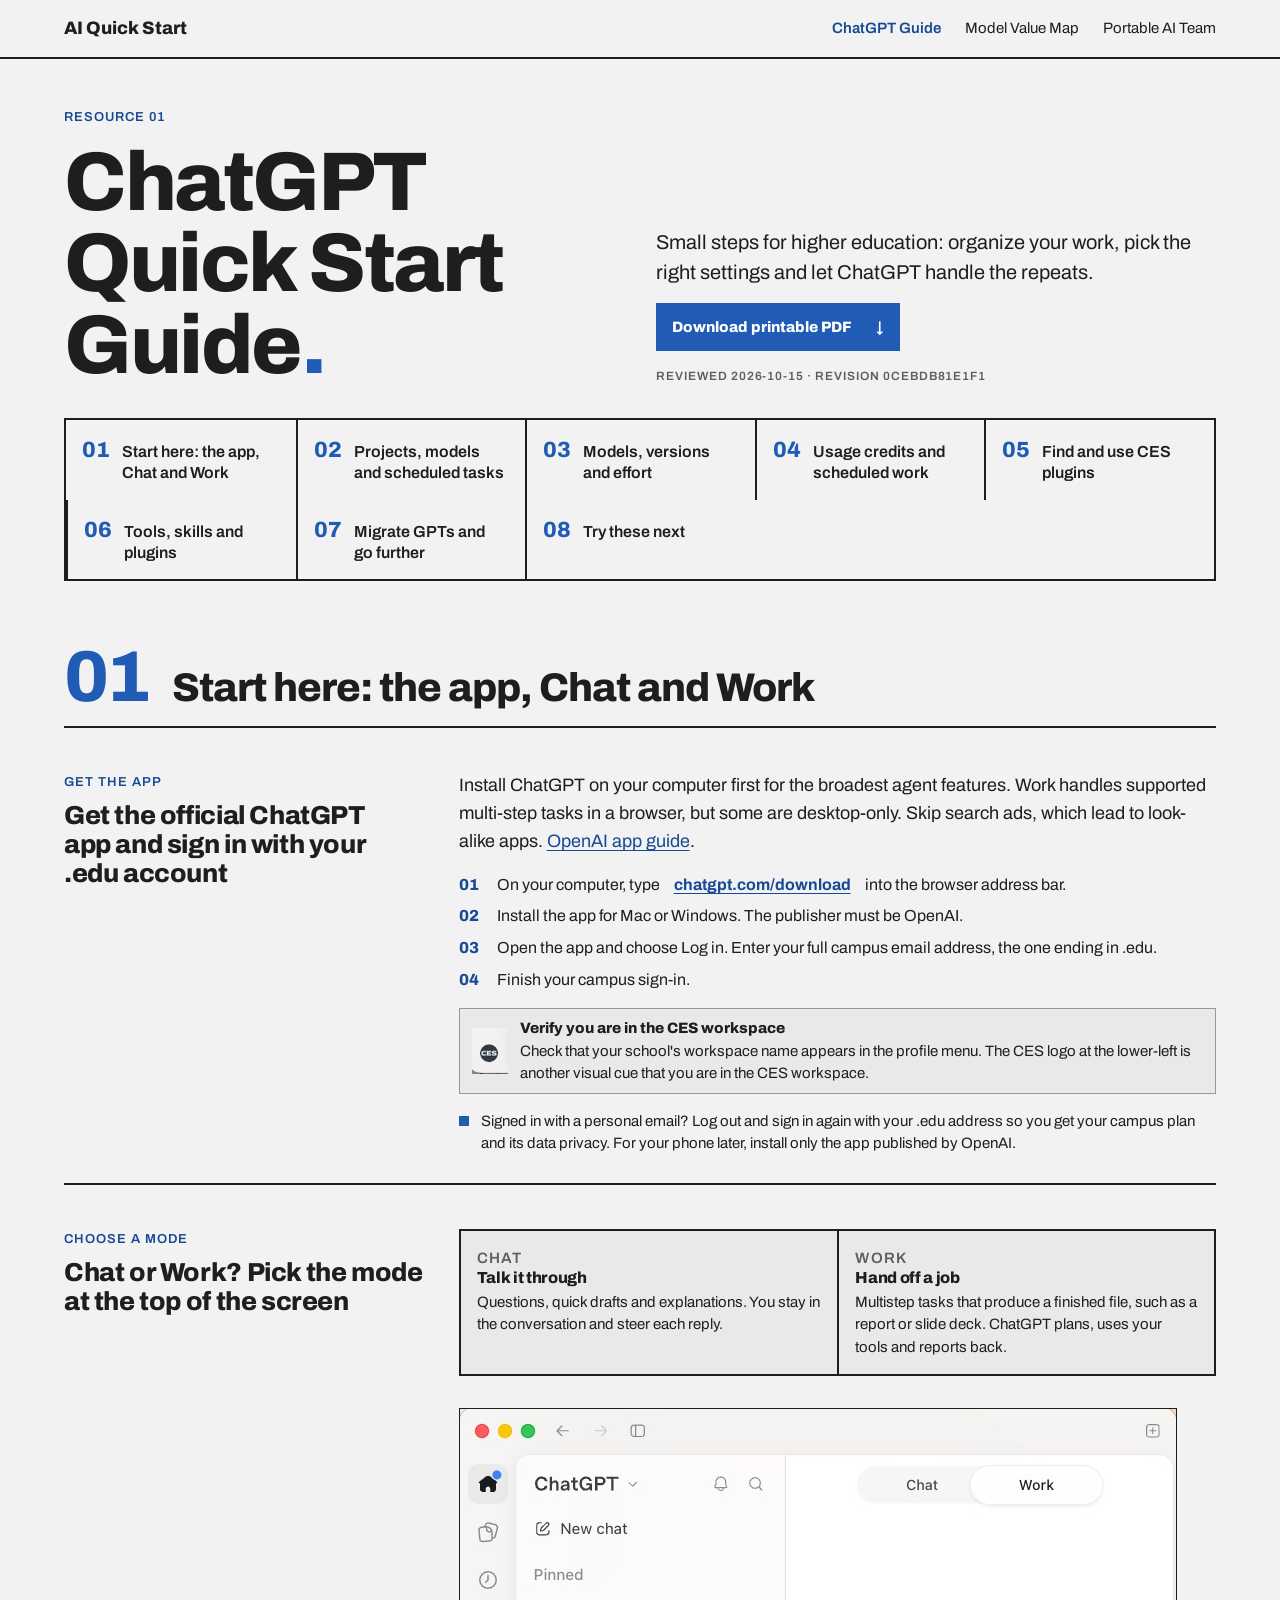
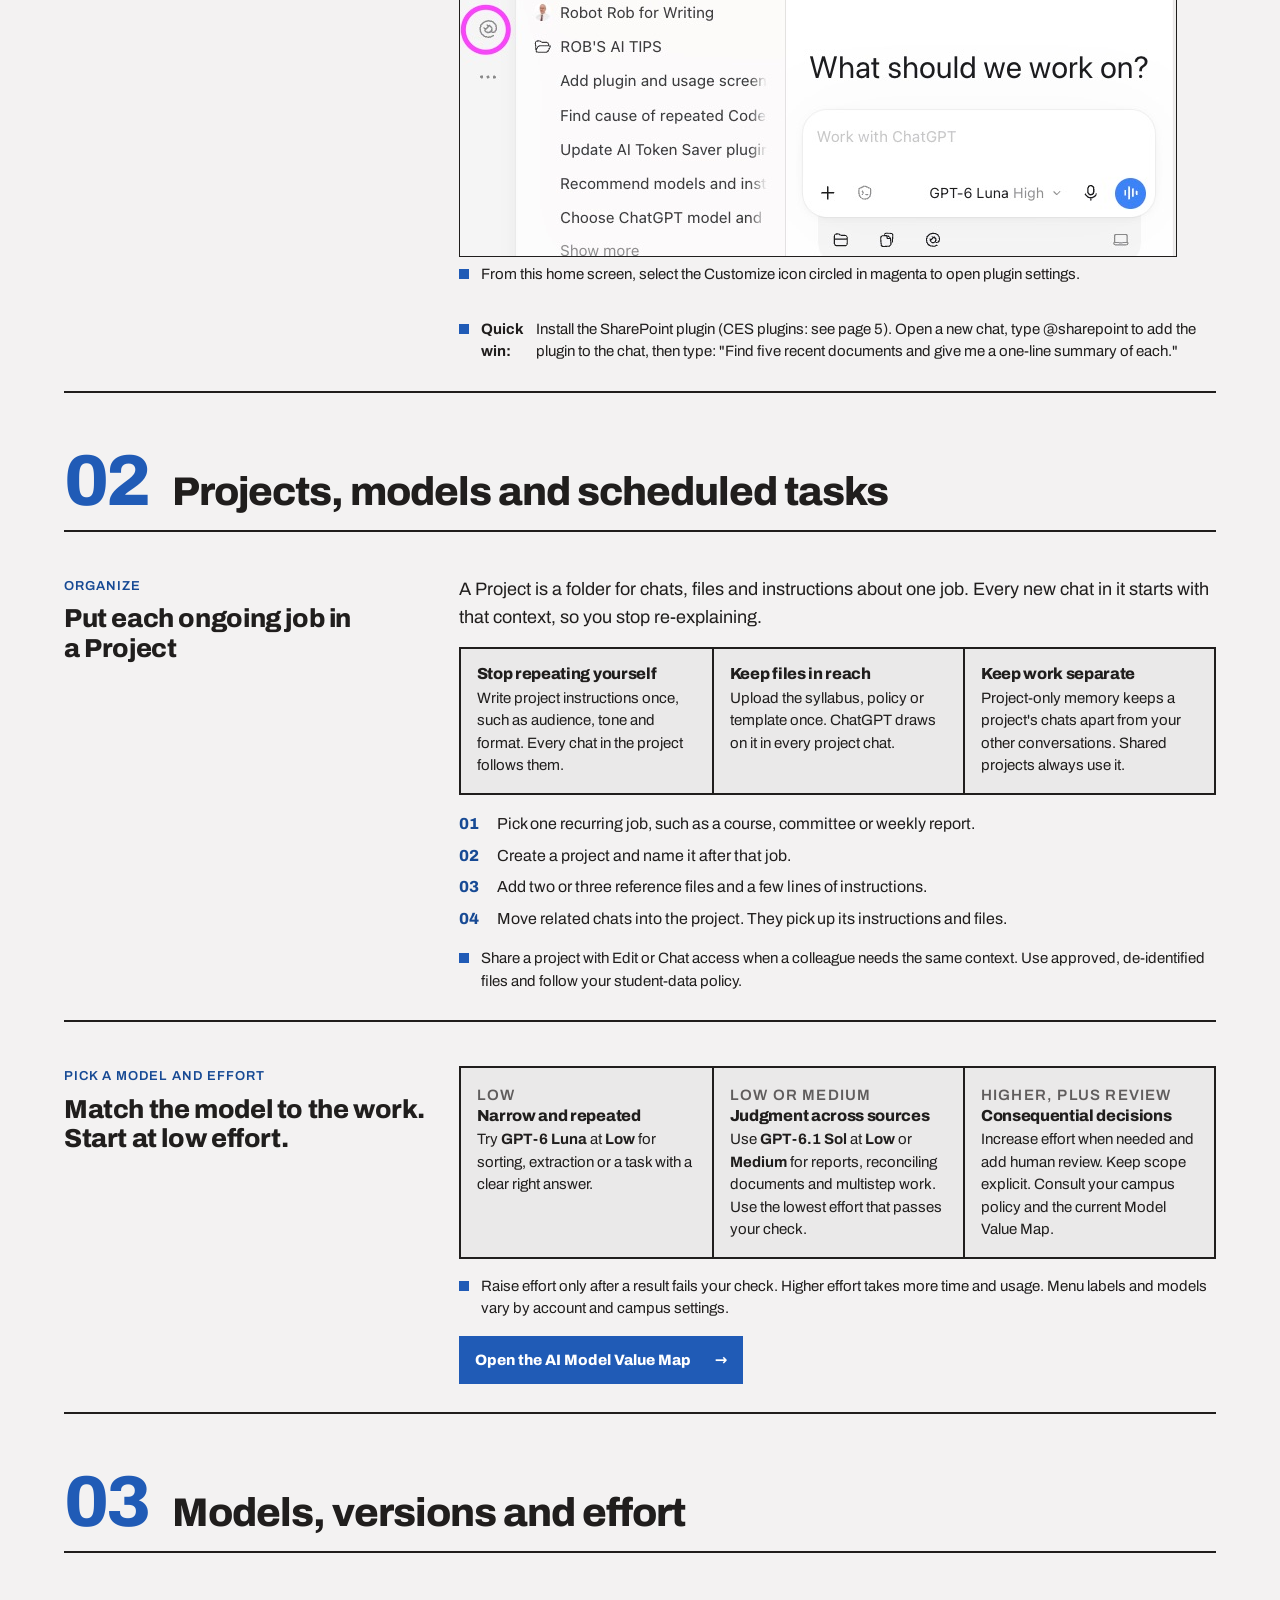
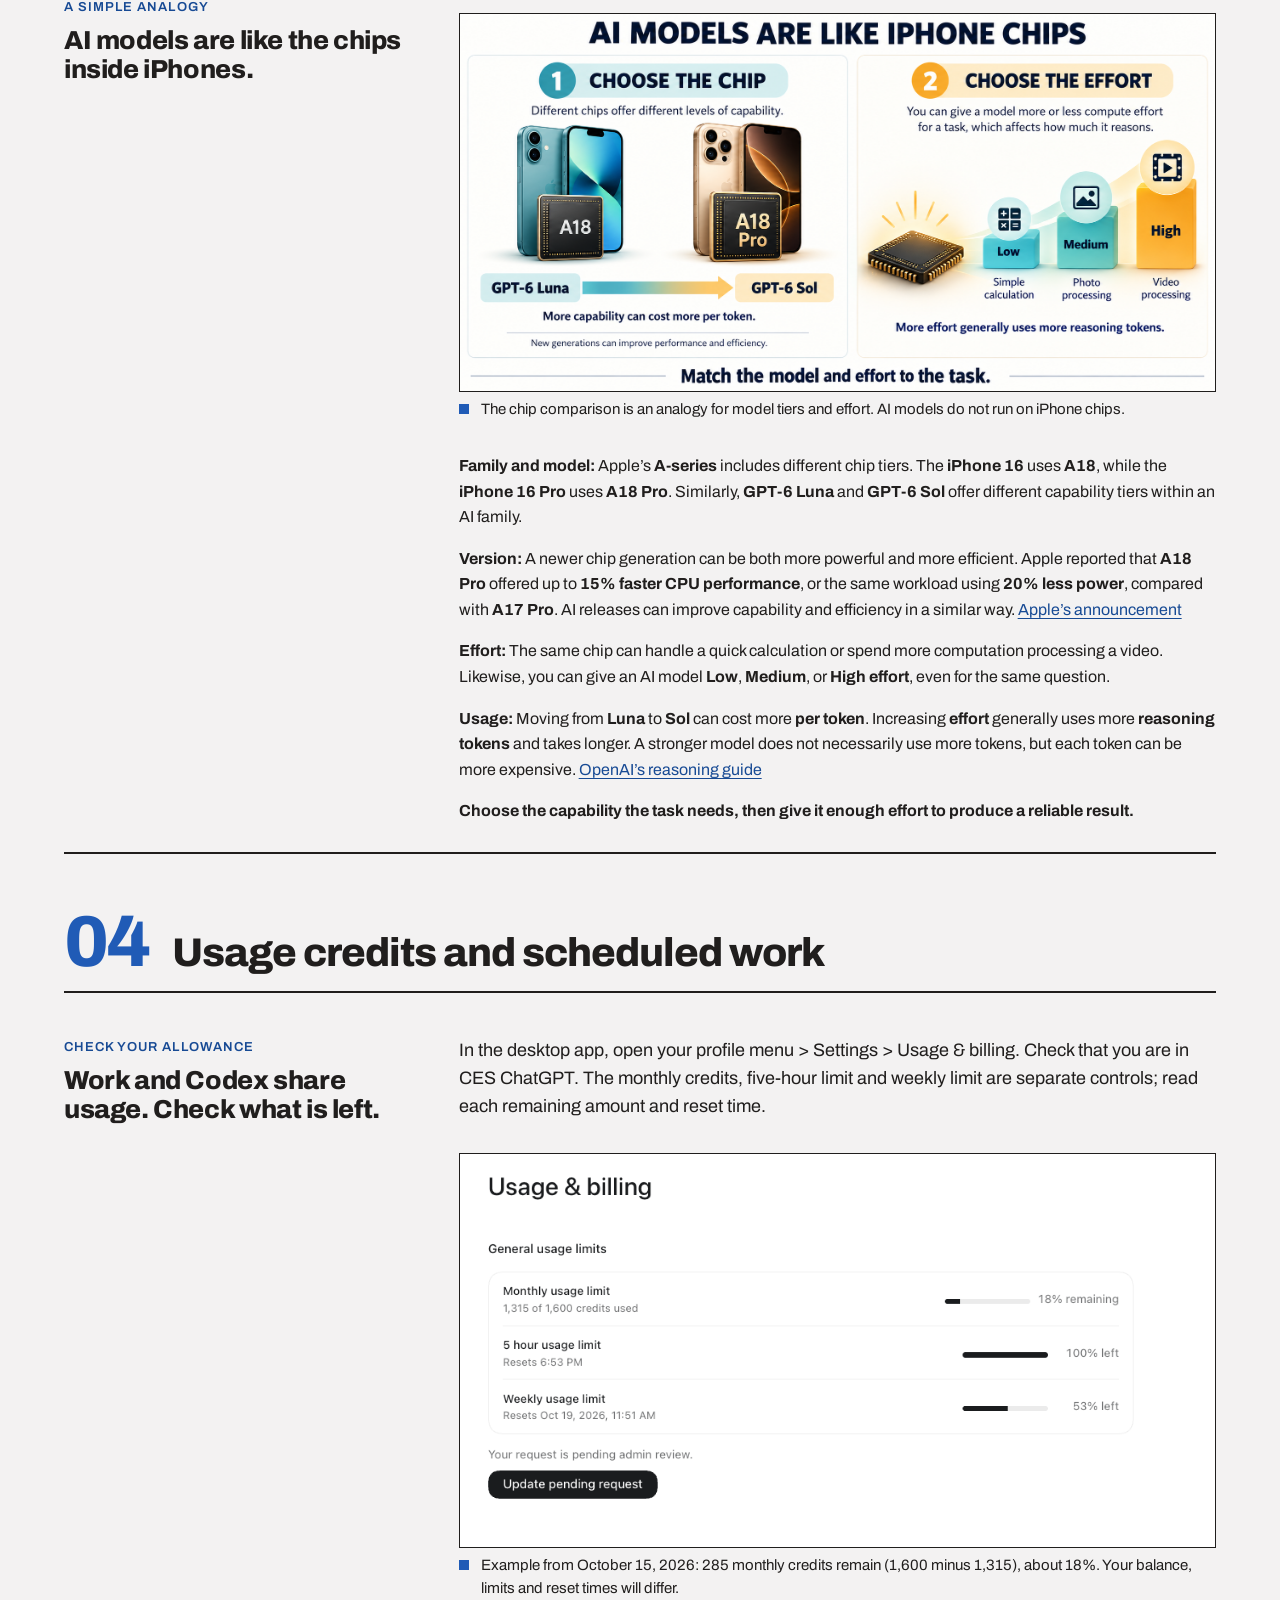
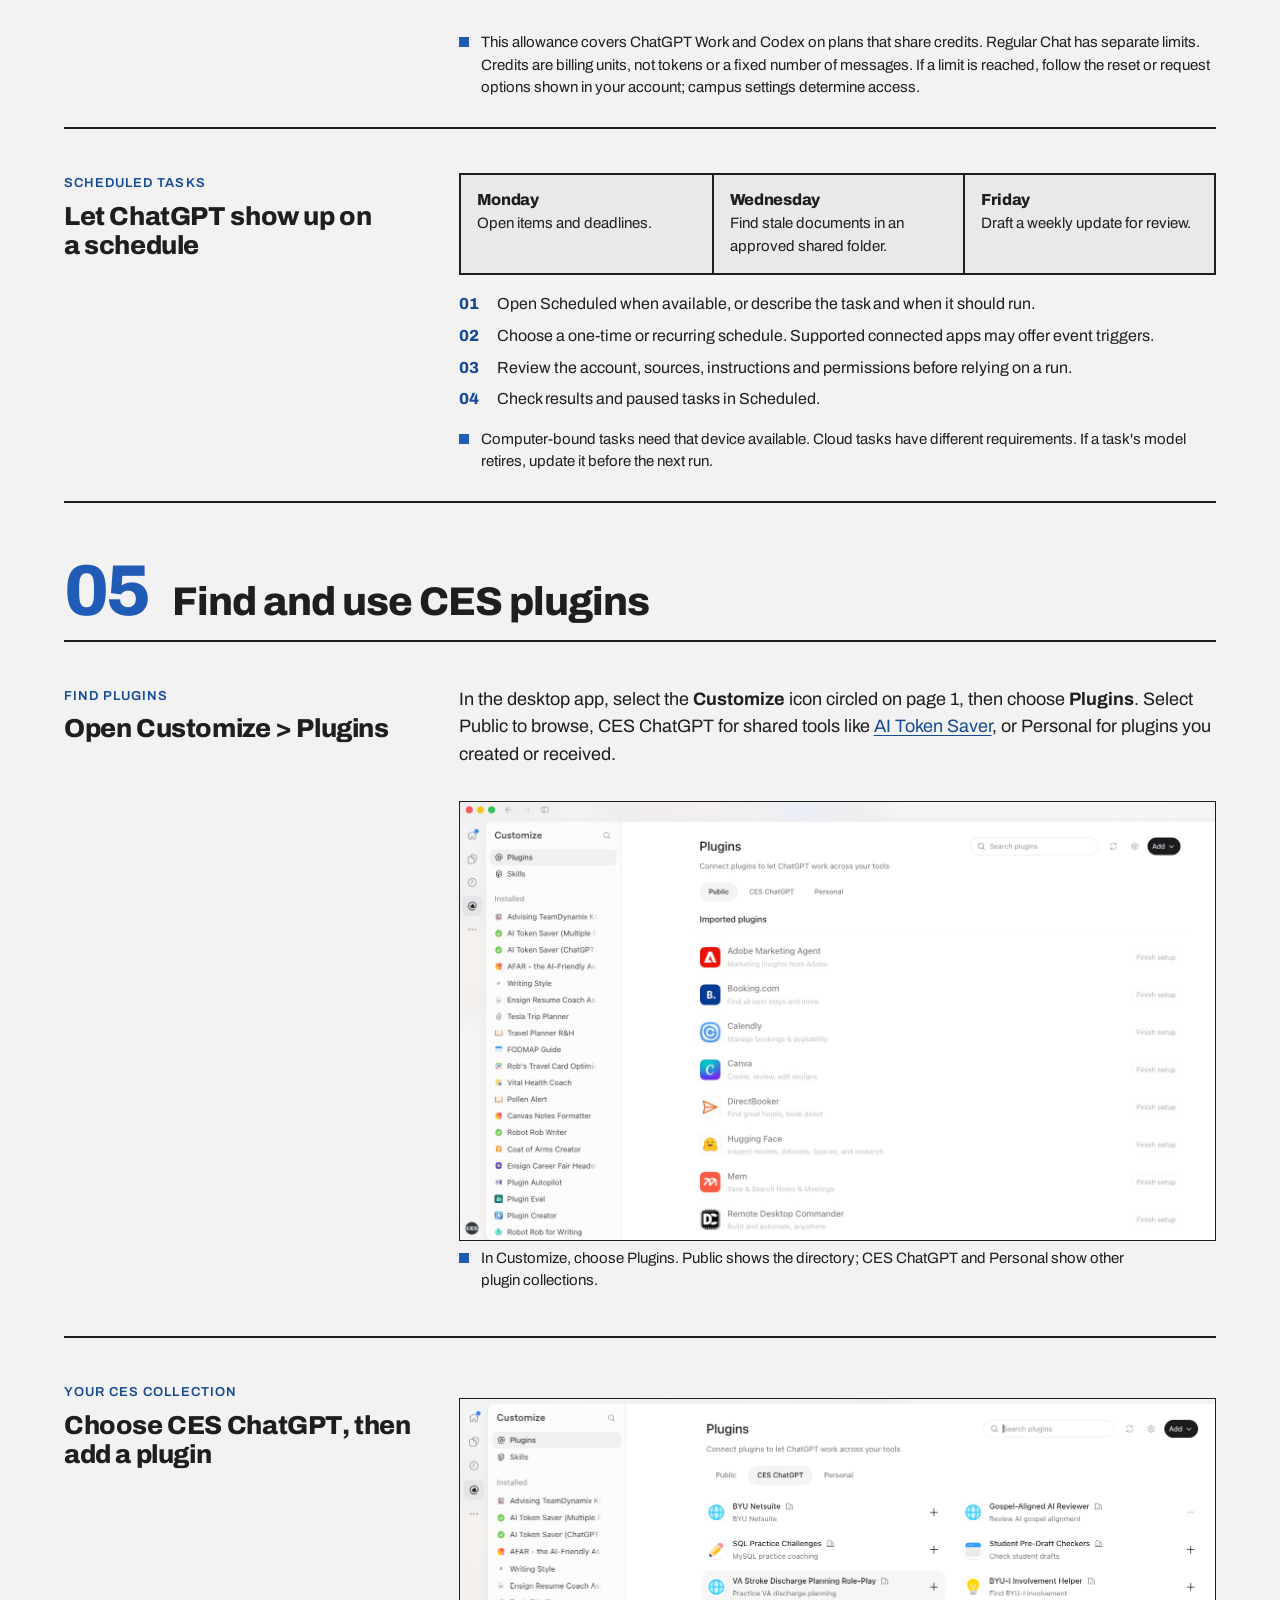
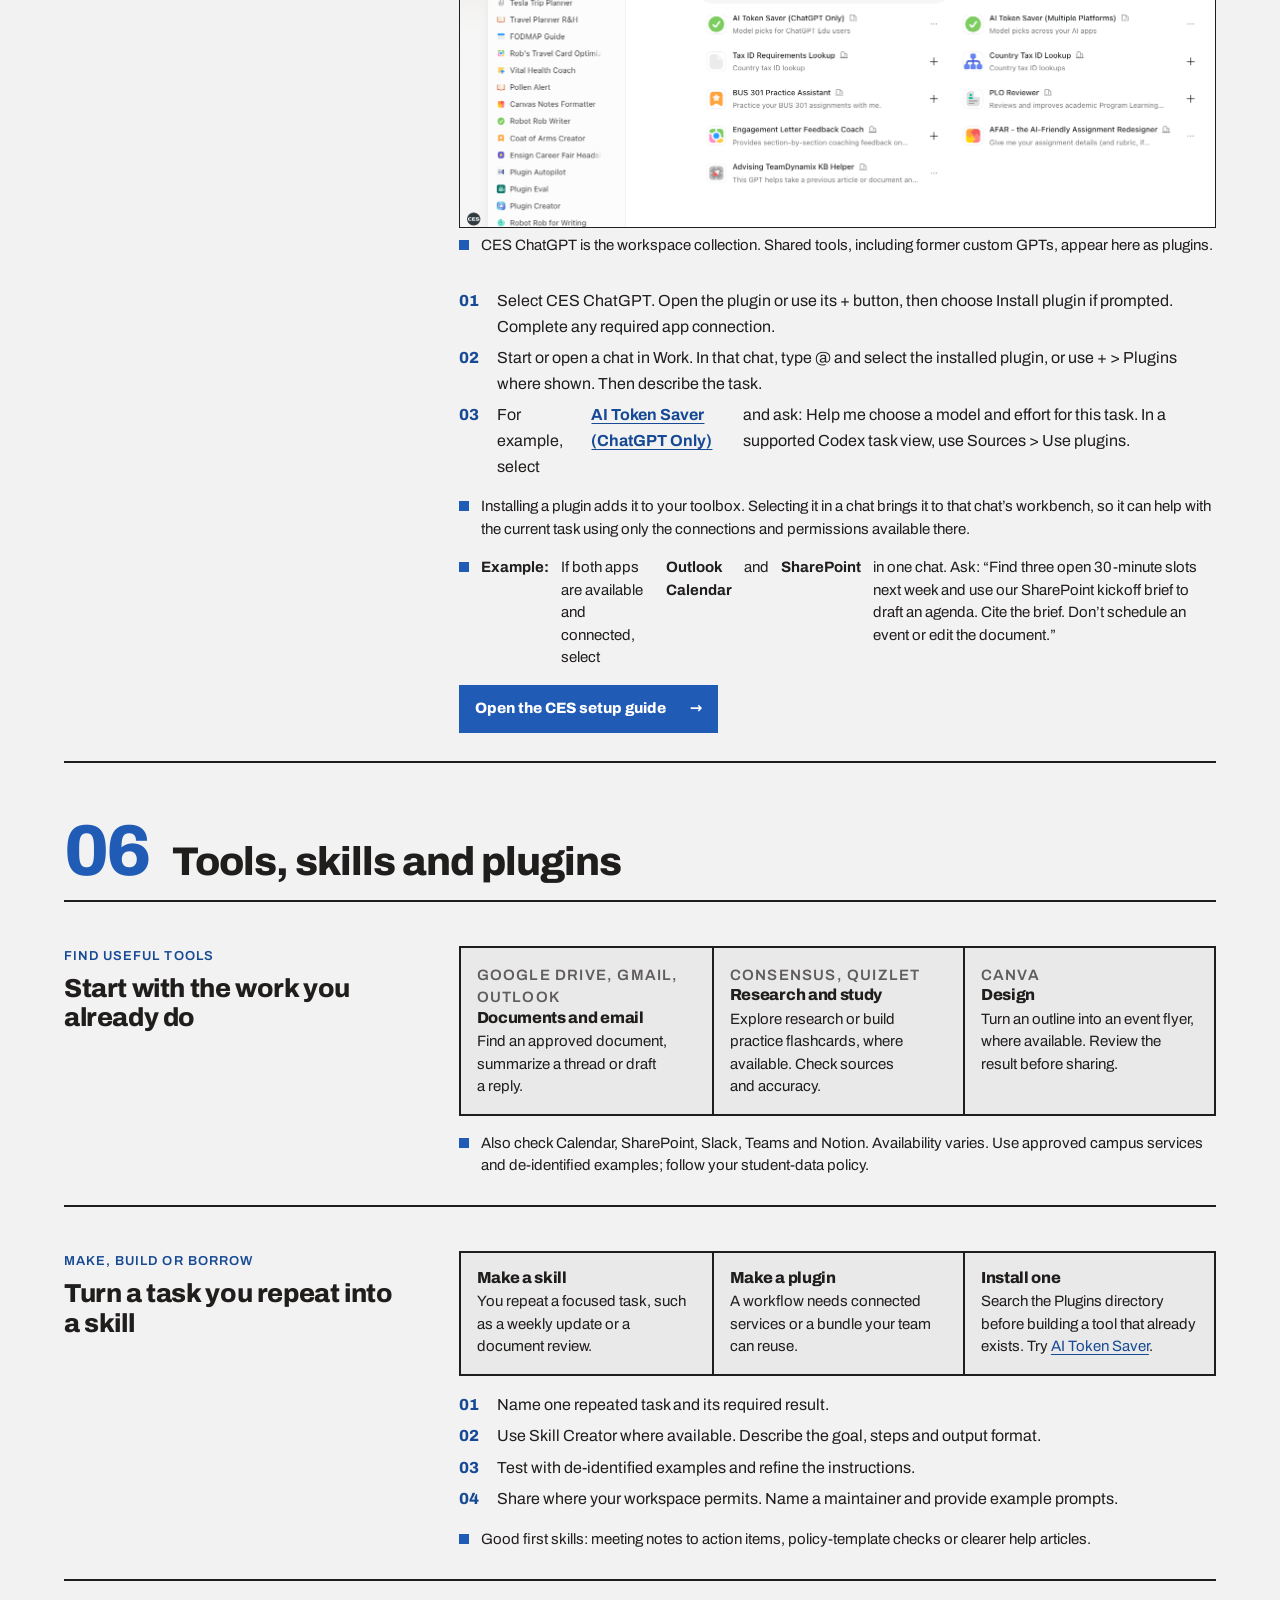
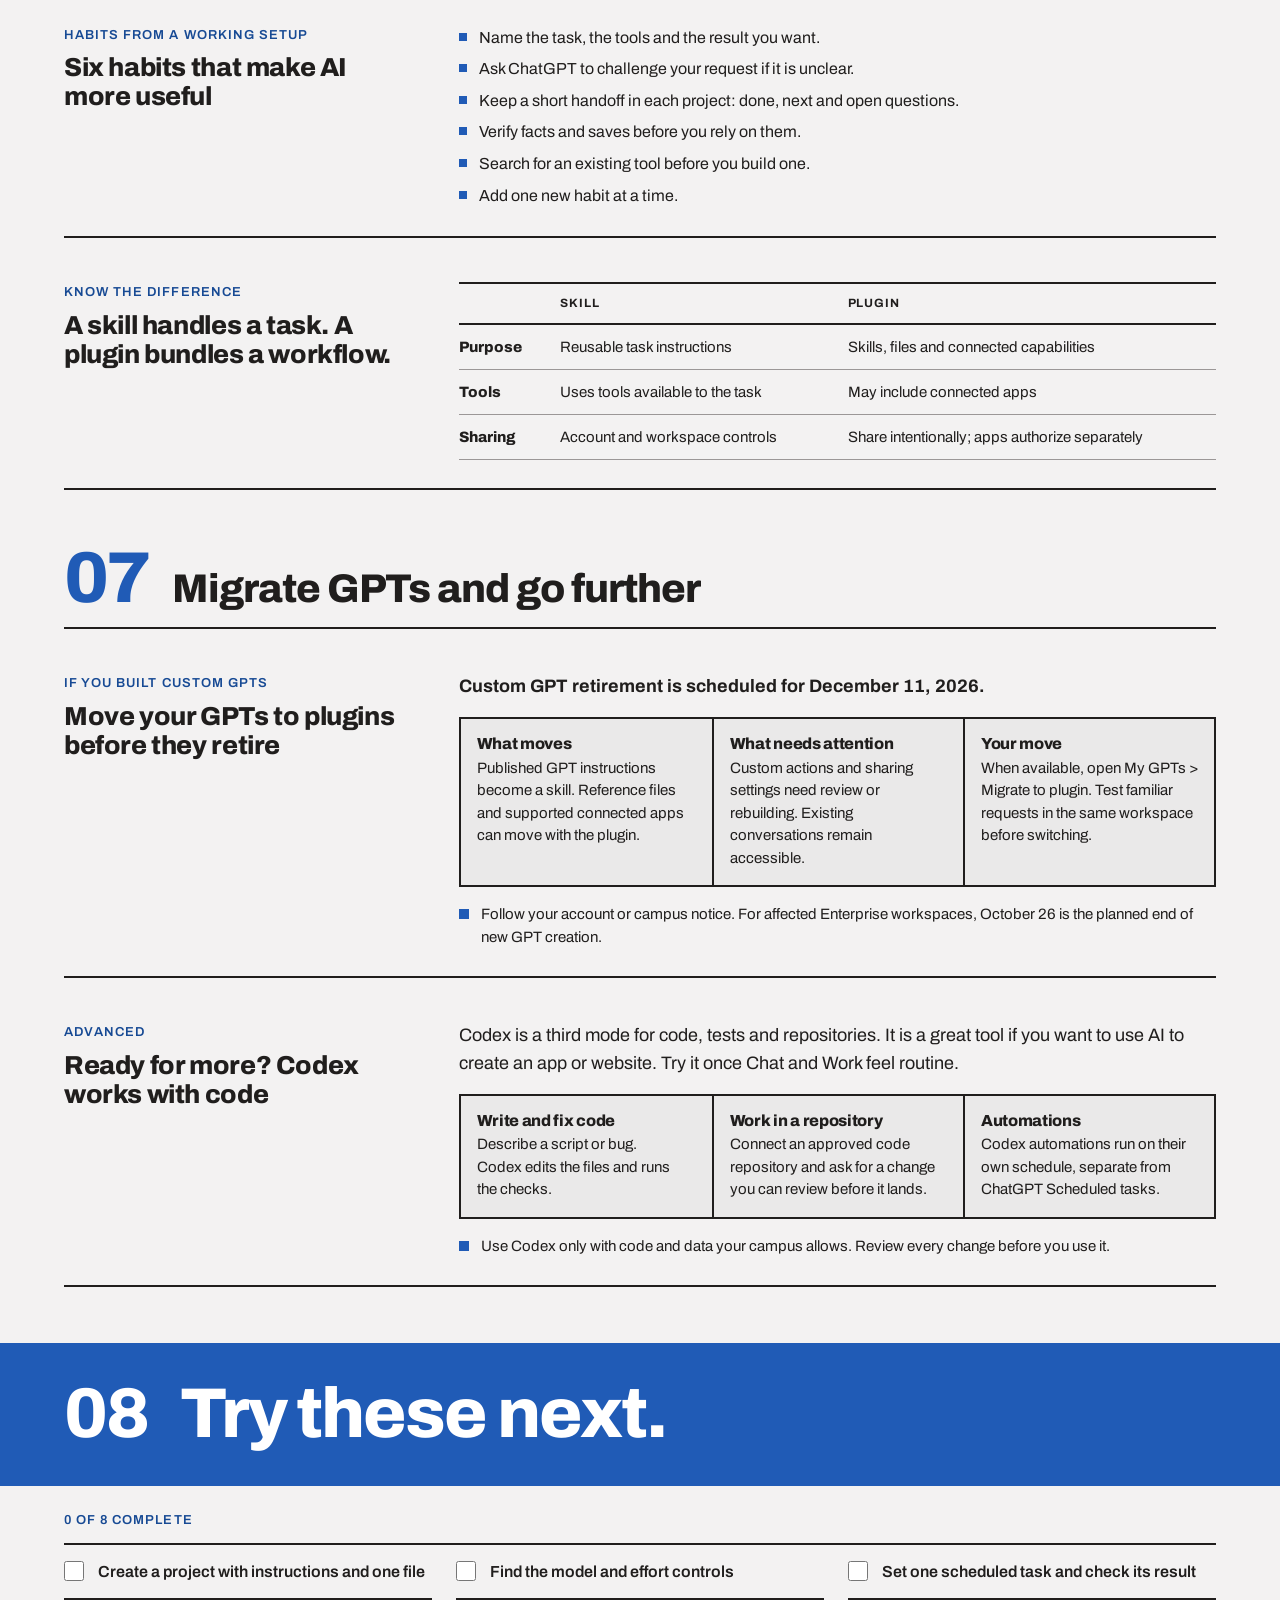
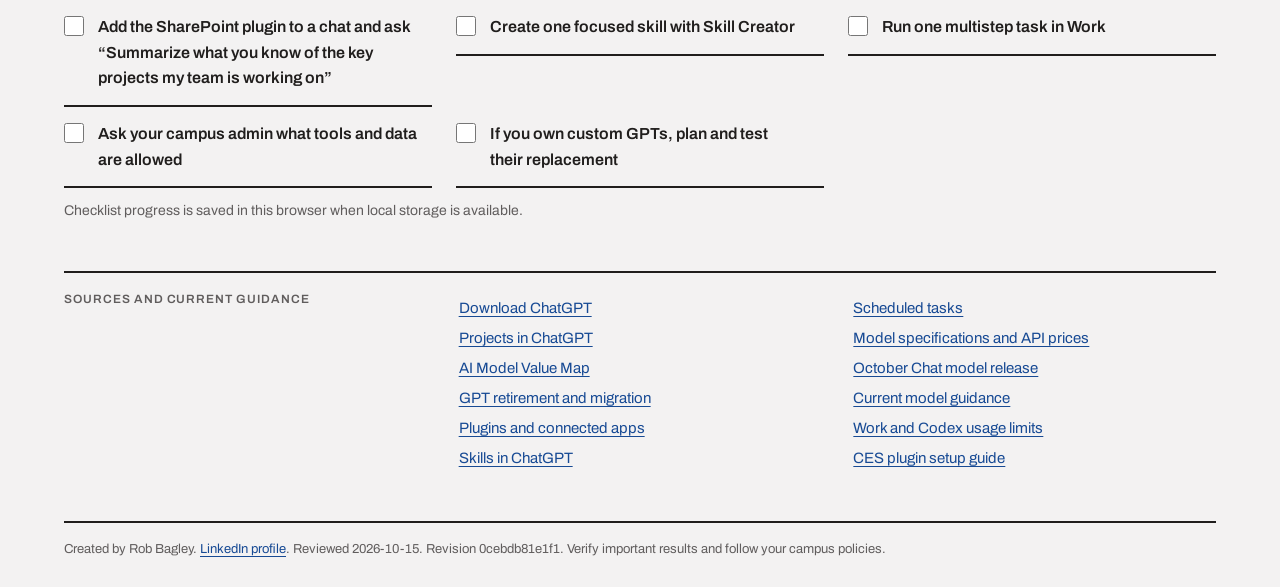
==== commit 23b14a54: "Quick start guide links to the CES AI Token Saver plugin where plugins come up Co-Authored-By: Claud" ====
--- a/docs/chatgpt-quick-start-guide/index.html
+++ b/docs/chatgpt-quick-start-guide/index.html
@@ -1 +1 @@
-<!doctype html><html lang="en"><head><meta charset="utf-8"><meta name="viewport" content="width=device-width,initial-scale=1"><title>ChatGPT Quick Start Guide</title><meta name="description" content="Small steps for higher education: organize your work, pick the right settings and let ChatGPT handle the repeats."><link rel="icon" href="../favicon.ico"><link rel="icon" type="image/svg+xml" href="../favicon.svg"><link rel="preload" href="../assets/fonts/archivo.woff2" as="font" type="font/woff2" crossorigin><link rel="stylesheet" href="../assets/rob-personal.css"><link rel="stylesheet" href="../assets/site.css"><script defer src="../assets/guide.js"></script></head><body><a class="rp-skip" href="#main">Skip to content</a><nav class="rp-nav" aria-label="Main"><a class="rp-brand" href="../index.html">AI Quick Start</a><a href="../chatgpt-quick-start-guide/" aria-current="page">ChatGPT Guide</a><a href="https://robbagley-afk.github.io/model-value-map/">Model Value Map</a><a href="https://your-portable-ai-team.airy-emu-9499.chatgpt.site/">Portable AI Team</a></nav><main id="main"><div class="rp-page"><section class="rp-hero"><div class="rp-hero-title"><div class="rp-kicker">Resource 01</div><h1 class="rp-display">ChatGPT Quick Start Guide<span class="rp-dot">.</span></h1></div><div class="guide-lede"><p class="rp-lede">Small steps for higher education: organize your work, pick the right settings and let ChatGPT handle the repeats.</p><a class="rp-btn rp-btn-primary no-print" href="../ChatGPT-Quick-Start-Guide.pdf">Download printable PDF<span aria-hidden="true">↓</span></a><p class="rp-label">Reviewed 2026-10-15 · Revision 1af32d510f58</p></div></section><nav class="rp-grid rp-boxed toc" aria-label="In this guide" style="--rp-cell:200px"><a href="#part-1"><span class="toc-num">01</span>Start here: the app, Chat and Work</a><a href="#part-2"><span class="toc-num">02</span>Projects, models and scheduled tasks</a><a href="#part-3"><span class="toc-num">03</span>Models, versions and effort</a><a href="#part-4"><span class="toc-num">04</span>Usage credits and scheduled work</a><a href="#part-5"><span class="toc-num">05</span>Find and use CES plugins</a><a href="#part-6"><span class="toc-num">06</span>Tools, skills and plugins</a><a href="#part-7"><span class="toc-num">07</span>Migrate GPTs and go further</a><a href="#checklist"><span class="toc-num">08</span>Try these next</a></nav><article class="rp-section chapter" id="part-1"><div class="rp-section-head"><span class="rp-num">01</span><h2>Start here: the app, Chat and Work</h2></div><section class="topic" id="app"><div class="topic-head"><div class="rp-kicker">Get the app</div><h3>Get the official ChatGPT app and sign in with your .edu account</h3></div><div class="topic-body"><p class="intro">Install ChatGPT on your computer first for the broadest agent features. Work handles supported multi-step tasks in a browser, but some are desktop-only. Skip search ads, which lead to look-alike apps. <a href="https://help.openai.com/en/articles/20001276-moving-to-the-new-chatgpt-desktop-app">OpenAI app guide</a>.</p><ol class="rp-steps"><li>On your computer, type <a href="https://chatgpt.com/download"><strong>chatgpt.com/download</strong></a> into the browser address bar.</li><li>Install the app for Mac or Windows. The publisher must be OpenAI.</li><li>Open the app and choose Log in. Enter your full campus email address, the one ending in .edu.</li><li>Finish your campus sign-in.</li></ol><aside class="rp-note rp-ces-check" aria-label="Verify you are in the CES workspace"><img src="../assets/img/ces-logo.jpeg" alt="CES logo" loading="lazy"><div><strong>Verify you are in the CES workspace</strong><br>Check that your school&#x27;s workspace name appears in the profile menu. The CES logo at the lower-left is another visual cue that you are in the CES workspace.</div></aside><p class="rp-note">Signed in with a personal email? Log out and sign in again with your .edu address so you get your campus plan and its data privacy. For your phone later, install only the app published by OpenAI.</p></div></section><section class="topic" id="modes"><div class="topic-head"><div class="rp-kicker">Choose a mode</div><h3>Chat or Work? Pick the mode at the top of the screen</h3></div><div class="topic-body"><div class="rp-grid rp-boxed cards"><div class="rp-tinted"><p class="rp-label">Chat</p><h4>Talk it through</h4><p>Questions, quick drafts and explanations. You stay in the conversation and steer each reply.</p></div><div class="rp-tinted"><p class="rp-label">Work</p><h4>Hand off a job</h4><p>Multistep tasks that produce a finished file, such as a report or slide deck. ChatGPT plans, uses your tools and reports back.</p></div></div><figure class="shot"><a href="../assets/img/chat-work-switch.jpeg" aria-label="Open full-size screenshot: ChatGPT home screen with the Chat and Work switch at the top center, Work selected"><img src="../assets/img/chat-work-switch.jpeg" alt="ChatGPT home screen with the Chat and Work switch at the top center, Work selected" loading="lazy"></a><figcaption class="rp-note">From this home screen, select the Customize icon circled in magenta to open plugin settings.</figcaption></figure><p class="rp-note"><strong>Quick win:</strong> Install the SharePoint plugin. Open a new chat, type @sharepoint to add the plugin to the chat, then type: &quot;Find five recent documents and give me a one-line summary of each.&quot;</p></div></section></article><article class="rp-section chapter" id="part-2"><div class="rp-section-head"><span class="rp-num">02</span><h2>Projects, models and scheduled tasks</h2></div><section class="topic" id="projects"><div class="topic-head"><div class="rp-kicker">Organize</div><h3>Put each ongoing job in a Project</h3></div><div class="topic-body"><p class="intro">A Project is a folder for chats, files and instructions about one job. Every new chat in it starts with that context, so you stop re-explaining.</p><div class="rp-grid rp-boxed cards"><div class="rp-tinted"><h4>Stop repeating yourself</h4><p>Write project instructions once, such as audience, tone and format. Every chat in the project follows them.</p></div><div class="rp-tinted"><h4>Keep files in reach</h4><p>Upload the syllabus, policy or template once. ChatGPT draws on it in every project chat.</p></div><div class="rp-tinted"><h4>Keep work separate</h4><p>Project-only memory keeps a project&#x27;s chats apart from your other conversations. Shared projects always use it.</p></div></div><ol class="rp-steps"><li>Pick one recurring job, such as a course, committee or weekly report.</li><li>Create a project and name it after that job.</li><li>Add two or three reference files and a few lines of instructions.</li><li>Move related chats into the project. They pick up its instructions and files.</li></ol><p class="rp-note">Share a project with Edit or Chat access when a colleague needs the same context. Use approved, de-identified files and follow your student-data policy.</p></div></section><section class="topic" id="models"><div class="topic-head"><div class="rp-kicker">Pick a model and effort</div><h3>Match the model to the work. Start at low effort.</h3></div><div class="topic-body"><div class="rp-grid rp-boxed cards"><div class="rp-tinted"><p class="rp-label">Low</p><h4>Narrow and repeated</h4><p>Try <strong>GPT-6 Luna</strong> at <strong>Low</strong> for sorting, extraction or a task with a clear right answer.</p></div><div class="rp-tinted"><p class="rp-label">Low or Medium</p><h4>Judgment across sources</h4><p>Use <strong>GPT-6.1 Sol</strong> at <strong>Low</strong> or <strong>Medium</strong> for reports, reconciling documents and multistep work. Use the lowest effort that passes your check.</p></div><div class="rp-tinted"><p class="rp-label">Higher, plus review</p><h4>Consequential decisions</h4><p>Increase effort when needed and add human review. Keep scope explicit. Consult your campus policy and the current Model Value Map.</p></div></div><p class="rp-note">Raise effort only after a result fails your check. Higher effort takes more time and usage. Menu labels and models vary by account and campus settings.</p><p><a class="rp-btn rp-btn-primary" href="https://robbagley-afk.github.io/model-value-map/">Open the AI Model Value Map<span aria-hidden="true">→</span></a></p></div></section></article><article class="rp-section chapter" id="part-3"><div class="rp-section-head"><span class="rp-num">03</span><h2>Models, versions and effort</h2></div><section class="topic" id="iphone-chip-analogy"><div class="topic-head"><div class="rp-kicker">A SIMPLE ANALOGY</div><h3>AI models are like the chips inside iPhones.</h3></div><div class="topic-body"><figure class="shot"><a href="../assets/img/iphone-chip-analogy.png" aria-label="Open full-size screenshot: Two-panel illustration comparing how to choose a chip tier with how to choose an AI model and effort level."><img src="../assets/img/iphone-chip-analogy.png" alt="Two-panel illustration comparing how to choose a chip tier with how to choose an AI model and effort level." loading="lazy"></a><figcaption class="rp-note">The chip comparison is an analogy for model tiers and effort. AI models do not run on iPhone chips.</figcaption></figure><p><strong>Family and model:</strong> Apple’s <strong>A-series</strong> includes different chip tiers. The <strong>iPhone 16</strong> uses <strong>A18</strong>, while the <strong>iPhone 16 Pro</strong> uses <strong>A18 Pro</strong>. Similarly, <strong>GPT-6 Luna</strong> and <strong>GPT-6 Sol</strong> offer different capability tiers within an AI family.</p><p><strong>Version:</strong> A newer chip generation can be both more powerful and more efficient. Apple reported that <strong>A18 Pro</strong> offered up to <strong>15% faster CPU performance</strong>, or the same workload using <strong>20% less power</strong>, compared with <strong>A17 Pro</strong>. AI releases can improve capability and efficiency in a similar way. <a href="https://www.apple.com/newsroom/2024/09/apple-debuts-iphone-16-pro-and-iphone-16-pro-max/">Apple’s announcement</a></p><p><strong>Effort:</strong> The same chip can handle a quick calculation or spend more computation processing a video. Likewise, you can give an AI model <strong>Low</strong>, <strong>Medium</strong>, or <strong>High effort</strong>, even for the same question.</p><p><strong>Usage:</strong> Moving from <strong>Luna</strong> to <strong>Sol</strong> can cost more <strong>per token</strong>. Increasing <strong>effort</strong> generally uses more <strong>reasoning tokens</strong> and takes longer. A stronger model does not necessarily use more tokens, but each token can be more expensive. <a href="https://developers.openai.com/api/docs/guides/reasoning">OpenAI’s reasoning guide</a></p><p><strong>Choose the capability the task needs, then give it enough effort to produce a reliable result.</strong></p></div></section></article><article class="rp-section chapter" id="part-4"><div class="rp-section-head"><span class="rp-num">04</span><h2>Usage credits and scheduled work</h2></div><section class="topic" id="usage"><div class="topic-head"><div class="rp-kicker">Check your allowance</div><h3>Work and Codex share usage. Check what is left.</h3></div><div class="topic-body"><p class="intro">In the desktop app, open your profile menu &gt; Settings &gt; Usage &amp; billing. Check that you are in CES ChatGPT. The monthly credits, five-hour limit and weekly limit are separate controls; read each remaining amount and reset time.</p><figure class="shot"><a href="../assets/img/usage-billing.png" aria-label="Open full-size screenshot: Usage &amp; billing example showing 1,315 of 1,600 monthly credits used, 18 percent remaining, 100 percent left in the five-hour window and 53 percent left in the weekly window."><img src="../assets/img/usage-billing.png" alt="Usage &amp; billing example showing 1,315 of 1,600 monthly credits used, 18 percent remaining, 100 percent left in the five-hour window and 53 percent left in the weekly window." loading="lazy"></a><figcaption class="rp-note">Example from October 15, 2026: 285 monthly credits remain (1,600 minus 1,315), about 18%. Your balance, limits and reset times will differ.</figcaption></figure><p class="rp-note">This allowance covers ChatGPT Work and Codex on plans that share credits. Regular Chat has separate limits. Credits are billing units, not tokens or a fixed number of messages. If a limit is reached, follow the reset or request options shown in your account; campus settings determine access.</p></div></section><section class="topic" id="schedule"><div class="topic-head"><div class="rp-kicker">Scheduled tasks</div><h3>Let ChatGPT show up on a schedule</h3></div><div class="topic-body"><div class="rp-grid rp-boxed cards"><div class="rp-tinted"><h4>Monday</h4><p>Open items and deadlines.</p></div><div class="rp-tinted"><h4>Wednesday</h4><p>Find stale documents in an approved shared folder.</p></div><div class="rp-tinted"><h4>Friday</h4><p>Draft a weekly update for review.</p></div></div><ol class="rp-steps"><li>Open Scheduled when available, or describe the task and when it should run.</li><li>Choose a one-time or recurring schedule. Supported connected apps may offer event triggers.</li><li>Review the account, sources, instructions and permissions before relying on a run.</li><li>Check results and paused tasks in Scheduled.</li></ol><p class="rp-note">Computer-bound tasks need that device available. Cloud tasks have different requirements. If a task&#x27;s model retires, update it before the next run.</p></div></section></article><article class="rp-section chapter" id="part-5"><div class="rp-section-head"><span class="rp-num">05</span><h2>Find and use CES plugins</h2></div><section class="topic" id="find-plugins"><div class="topic-head"><div class="rp-kicker">Find plugins</div><h3>Open Customize &gt; Plugins</h3></div><div class="topic-body"><p class="intro">In the desktop app, select the <strong>Customize</strong> icon circled on page 1, then choose <strong>Plugins</strong>. Select Public to browse, CES ChatGPT for shared CES tools, or Personal for plugins you created or received.</p><figure class="shot"><a href="../assets/img/plugins-settings.jpeg" aria-label="Open full-size screenshot: ChatGPT Customize screen with Plugins selected, Public selected, a Search plugins field, and CES ChatGPT and Personal tabs."><img src="../assets/img/plugins-settings.jpeg" alt="ChatGPT Customize screen with Plugins selected, Public selected, a Search plugins field, and CES ChatGPT and Personal tabs." loading="lazy"></a><figcaption class="rp-note">In Customize, choose Plugins. Public shows the directory; CES ChatGPT and Personal show other plugin collections.</figcaption></figure></div></section><section class="topic" id="ces-plugins"><div class="topic-head"><div class="rp-kicker">Your CES collection</div><h3>Choose CES ChatGPT, then add a plugin</h3></div><div class="topic-body"><figure class="shot"><a href="../assets/img/plugins-ces.png" aria-label="Open full-size screenshot: CES ChatGPT workspace tab selected, showing shared plugins including AI Token Saver ChatGPT Only and AI Token Saver Multiple Platforms, with plus buttons beside available entries."><img src="../assets/img/plugins-ces.png" alt="CES ChatGPT workspace tab selected, showing shared plugins including AI Token Saver ChatGPT Only and AI Token Saver Multiple Platforms, with plus buttons beside available entries." loading="lazy"></a><figcaption class="rp-note">CES ChatGPT is the workspace collection. Shared tools, including former custom GPTs, appear here as plugins.</figcaption></figure><ol class="rp-steps"><li>Select CES ChatGPT. Open the plugin or use its + button, then choose Install plugin if prompted. Complete any required app connection.</li><li>Start or open a chat in Work. In that chat, type @ and select the installed plugin, or use + &gt; Plugins where shown. Then describe the task.</li><li>For example, select AI Token Saver (ChatGPT Only) and ask: Help me choose a model and effort for this task. In a supported Codex task view, use Sources &gt; Use plugins.</li></ol><p class="rp-note">Installing a plugin adds it to your toolbox. Selecting it in a chat brings it to that chat’s workbench, so it can help with the current task using only the connections and permissions available there.</p><p class="rp-note"><strong>Example:</strong> If both apps are available and connected, select <strong>Outlook Calendar</strong> and <strong>SharePoint</strong> in one chat. Ask: “Find three open 30-minute slots next week and use our SharePoint kickoff brief to draft an agenda. Cite the brief. Don’t schedule an event or edit the document.”</p><p><a class="rp-btn rp-btn-primary" href="https://ai-token-saver.vercel.app/ces/#setup-guides">Open the CES setup guide<span aria-hidden="true">→</span></a></p></div></section></article><article class="rp-section chapter" id="part-6"><div class="rp-section-head"><span class="rp-num">06</span><h2>Tools, skills and plugins</h2></div><section class="topic" id="tools"><div class="topic-head"><div class="rp-kicker">Find useful tools</div><h3>Start with the work you already do</h3></div><div class="topic-body"><div class="rp-grid rp-boxed cards"><div class="rp-tinted"><p class="rp-label">Google Drive, Gmail, Outlook</p><h4>Documents and email</h4><p>Find an approved document, summarize a thread or draft a reply.</p></div><div class="rp-tinted"><p class="rp-label">Consensus, Quizlet</p><h4>Research and study</h4><p>Explore research or build practice flashcards, where available. Check sources and accuracy.</p></div><div class="rp-tinted"><p class="rp-label">Canva</p><h4>Design</h4><p>Turn an outline into an event flyer, where available. Review the result before sharing.</p></div></div><p class="rp-note">Also check Calendar, SharePoint, Slack, Teams and Notion. Availability varies. Use approved campus services and de-identified examples; follow your student-data policy.</p></div></section><section class="topic" id="build"><div class="topic-head"><div class="rp-kicker">Make, build or borrow</div><h3>Turn a task you repeat into a skill</h3></div><div class="topic-body"><div class="rp-grid rp-boxed cards"><div class="rp-tinted"><h4>Make a skill</h4><p>You repeat a focused task, such as a weekly update or a document review.</p></div><div class="rp-tinted"><h4>Make a plugin</h4><p>A workflow needs connected services or a bundle your team can reuse.</p></div><div class="rp-tinted"><h4>Install one</h4><p>Search the Plugins directory before building a tool that already exists.</p></div></div><ol class="rp-steps"><li>Name one repeated task and its required result.</li><li>Use Skill Creator where available. Describe the goal, steps and output format.</li><li>Test with de-identified examples and refine the instructions.</li><li>Share where your workspace permits. Name a maintainer and provide example prompts.</li></ol><p class="rp-note">Good first skills: meeting notes to action items, policy-template checks or clearer help articles.</p></div></section><section class="topic" id="habits"><div class="topic-head"><div class="rp-kicker">Habits from a working setup</div><h3>Six habits that make AI more useful</h3></div><div class="topic-body"><ul class="bullets"><li>Name the task, the tools and the result you want.</li><li>Ask ChatGPT to challenge your request if it is unclear.</li><li>Keep a short handoff in each project: done, next and open questions.</li><li>Verify facts and saves before you rely on them.</li><li>Search for an existing tool before you build one.</li><li>Add one new habit at a time.</li></ul></div></section><section class="topic" id="difference"><div class="topic-head"><div class="rp-kicker">Know the difference</div><h3>A skill handles a task. A plugin bundles a workflow.</h3></div><div class="topic-body"><div class="rp-table-wrap"><table class="rp-table"><thead><tr><th scope="col"></th><th scope="col">Skill</th><th scope="col">Plugin</th></tr></thead><tbody><tr><th scope="row">Purpose</th><td>Reusable task instructions</td><td>Skills, files and connected capabilities</td></tr><tr><th scope="row">Tools</th><td>Uses tools available to the task</td><td>May include connected apps</td></tr><tr><th scope="row">Sharing</th><td>Account and workspace controls</td><td>Share intentionally; apps authorize separately</td></tr></tbody></table></div></div></section></article><article class="rp-section chapter" id="part-7"><div class="rp-section-head"><span class="rp-num">07</span><h2>Migrate GPTs and go further</h2></div><section class="topic" id="migration"><div class="topic-head"><div class="rp-kicker">If you built custom GPTs</div><h3>Move your GPTs to plugins before they retire</h3></div><div class="topic-body"><p class="intro"><strong>Custom GPT retirement is scheduled for December 11, 2026.</strong></p><div class="rp-grid rp-boxed cards"><div class="rp-tinted"><h4>What moves</h4><p>Published GPT instructions become a skill. Reference files and supported connected apps can move with the plugin.</p></div><div class="rp-tinted"><h4>What needs attention</h4><p>Custom actions and sharing settings need review or rebuilding. Existing conversations remain accessible.</p></div><div class="rp-tinted"><h4>Your move</h4><p>When available, open My GPTs &gt; Migrate to plugin. Test familiar requests in the same workspace before switching.</p></div></div><p class="rp-note">Follow your account or campus notice. For affected Enterprise workspaces, October 26 is the planned end of new GPT creation.</p></div></section><section class="topic" id="codex"><div class="topic-head"><div class="rp-kicker">Advanced</div><h3>Ready for more? Codex works with code</h3></div><div class="topic-body"><p class="intro">Codex is a third mode for code, tests and repositories. It is a great tool if you want to use AI to create an app or website. Try it once Chat and Work feel routine.</p><div class="rp-grid rp-boxed cards"><div class="rp-tinted"><h4>Write and fix code</h4><p>Describe a script or bug. Codex edits the files and runs the checks.</p></div><div class="rp-tinted"><h4>Work in a repository</h4><p>Connect an approved code repository and ask for a change you can review before it lands.</p></div><div class="rp-tinted"><h4>Automations</h4><p>Codex automations run on their own schedule, separate from ChatGPT Scheduled tasks.</p></div></div><p class="rp-note">Use Codex only with code and data your campus allows. Review every change before you use it.</p></div></section></article></div><section class="rp-band" id="checklist"><div class="rp-band-inner"><span class="rp-band-big" aria-hidden="true">08</span><h2 class="rp-band-big">Try these next.</h2></div></section><div class="rp-page after-band"><p class="rp-kicker progress" data-progress aria-live="polite">0 of 8 complete</p><ul class="checks"><li><label class="rp-check"><input type="checkbox" data-check="project"><span>Create a project with instructions and one file</span></label></li><li><label class="rp-check"><input type="checkbox" data-check="controls"><span>Find the model and effort controls</span></label></li><li><label class="rp-check"><input type="checkbox" data-check="schedule"><span>Set one scheduled task and check its result</span></label></li><li><label class="rp-check"><input type="checkbox" data-check="connect"><span>Add the SharePoint plugin to a chat and ask “Summarize what you know of the key projects my team is working on”</span></label></li><li><label class="rp-check"><input type="checkbox" data-check="skill"><span>Create one focused skill with Skill Creator</span></label></li><li><label class="rp-check"><input type="checkbox" data-check="work"><span>Run one multistep task in Work</span></label></li><li><label class="rp-check"><input type="checkbox" data-check="policy"><span>Ask your campus admin what tools and data are allowed</span></label></li><li><label class="rp-check"><input type="checkbox" data-check="migrate"><span>If you own custom GPTs, plan and test their replacement</span></label></li></ul><p class="meta">Checklist progress is saved in this browser when local storage is available.</p><section class="sources"><h2 class="rp-label">Sources and current guidance</h2><ul class="source-list"><li><a href="https://chatgpt.com/download">Download ChatGPT</a></li><li><a href="https://help.openai.com/en/articles/10169521-projects-in-chatgpt">Projects in ChatGPT</a></li><li><a href="https://robbagley-afk.github.io/model-value-map/">AI Model Value Map</a></li><li><a href="https://help.openai.com/en/articles/20001519-custom-gpt-retirement-and-migration-faq">GPT retirement and migration</a></li><li><a href="https://help.openai.com/en/articles/20001256-plugins-in-chatgpt">Plugins and connected apps</a></li><li><a href="https://help.openai.com/en/articles/20001066-skills-in-chatgpt">Skills in ChatGPT</a></li><li><a href="https://help.openai.com/en/articles/10291617-scheduled-tasks-in-chatgpt">Scheduled tasks</a></li><li><a href="https://developers.openai.com/api/docs/models">Model specifications and API prices</a></li><li><a href="https://deploymentsafety.openai.com/gpt-6-october/model-data-and-training">October Chat model release</a></li><li><a href="https://robbagley-afk.github.io/model-value-map/guidance.md">Current model guidance</a></li><li><a href="https://help.openai.com/en/articles/11369540-using-codex-with-your-chatgpt-plan">Work and Codex usage limits</a></li><li><a href="https://ai-token-saver.vercel.app/ces/">CES plugin setup guide</a></li></ul></section></div></main><footer class="rp-footer">Created by Rob Bagley. <a href="https://www.linkedin.com/in/robbagley/">LinkedIn profile</a>. Reviewed 2026-10-15. Revision 1af32d510f58. Verify important results and follow your campus policies.</footer></body></html>+<!doctype html><html lang="en"><head><meta charset="utf-8"><meta name="viewport" content="width=device-width,initial-scale=1"><title>ChatGPT Quick Start Guide</title><meta name="description" content="Small steps for higher education: organize your work, pick the right settings and let ChatGPT handle the repeats."><link rel="icon" href="../favicon.ico"><link rel="icon" type="image/svg+xml" href="../favicon.svg"><link rel="preload" href="../assets/fonts/archivo.woff2" as="font" type="font/woff2" crossorigin><link rel="stylesheet" href="../assets/rob-personal.css"><link rel="stylesheet" href="../assets/site.css"><script defer src="../assets/guide.js"></script></head><body><a class="rp-skip" href="#main">Skip to content</a><nav class="rp-nav" aria-label="Main"><a class="rp-brand" href="../index.html">AI Quick Start</a><a href="../chatgpt-quick-start-guide/" aria-current="page">ChatGPT Guide</a><a href="https://robbagley-afk.github.io/model-value-map/">Model Value Map</a><a href="https://your-portable-ai-team.airy-emu-9499.chatgpt.site/">Portable AI Team</a></nav><main id="main"><div class="rp-page"><section class="rp-hero"><div class="rp-hero-title"><div class="rp-kicker">Resource 01</div><h1 class="rp-display">ChatGPT Quick Start Guide<span class="rp-dot">.</span></h1></div><div class="guide-lede"><p class="rp-lede">Small steps for higher education: organize your work, pick the right settings and let ChatGPT handle the repeats.</p><a class="rp-btn rp-btn-primary no-print" href="../ChatGPT-Quick-Start-Guide.pdf">Download printable PDF<span aria-hidden="true">↓</span></a><p class="rp-label">Reviewed 2026-10-15 · Revision 0cebdb81e1f1</p></div></section><nav class="rp-grid rp-boxed toc" aria-label="In this guide" style="--rp-cell:200px"><a href="#part-1"><span class="toc-num">01</span>Start here: the app, Chat and Work</a><a href="#part-2"><span class="toc-num">02</span>Projects, models and scheduled tasks</a><a href="#part-3"><span class="toc-num">03</span>Models, versions and effort</a><a href="#part-4"><span class="toc-num">04</span>Usage credits and scheduled work</a><a href="#part-5"><span class="toc-num">05</span>Find and use CES plugins</a><a href="#part-6"><span class="toc-num">06</span>Tools, skills and plugins</a><a href="#part-7"><span class="toc-num">07</span>Migrate GPTs and go further</a><a href="#checklist"><span class="toc-num">08</span>Try these next</a></nav><article class="rp-section chapter" id="part-1"><div class="rp-section-head"><span class="rp-num">01</span><h2>Start here: the app, Chat and Work</h2></div><section class="topic" id="app"><div class="topic-head"><div class="rp-kicker">Get the app</div><h3>Get the official ChatGPT app and sign in with your .edu account</h3></div><div class="topic-body"><p class="intro">Install ChatGPT on your computer first for the broadest agent features. Work handles supported multi-step tasks in a browser, but some are desktop-only. Skip search ads, which lead to look-alike apps. <a href="https://help.openai.com/en/articles/20001276-moving-to-the-new-chatgpt-desktop-app">OpenAI app guide</a>.</p><ol class="rp-steps"><li>On your computer, type <a href="https://chatgpt.com/download"><strong>chatgpt.com/download</strong></a> into the browser address bar.</li><li>Install the app for Mac or Windows. The publisher must be OpenAI.</li><li>Open the app and choose Log in. Enter your full campus email address, the one ending in .edu.</li><li>Finish your campus sign-in.</li></ol><aside class="rp-note rp-ces-check" aria-label="Verify you are in the CES workspace"><img src="../assets/img/ces-logo.jpeg" alt="CES logo" loading="lazy"><div><strong>Verify you are in the CES workspace</strong><br>Check that your school&#x27;s workspace name appears in the profile menu. The CES logo at the lower-left is another visual cue that you are in the CES workspace.</div></aside><p class="rp-note">Signed in with a personal email? Log out and sign in again with your .edu address so you get your campus plan and its data privacy. For your phone later, install only the app published by OpenAI.</p></div></section><section class="topic" id="modes"><div class="topic-head"><div class="rp-kicker">Choose a mode</div><h3>Chat or Work? Pick the mode at the top of the screen</h3></div><div class="topic-body"><div class="rp-grid rp-boxed cards"><div class="rp-tinted"><p class="rp-label">Chat</p><h4>Talk it through</h4><p>Questions, quick drafts and explanations. You stay in the conversation and steer each reply.</p></div><div class="rp-tinted"><p class="rp-label">Work</p><h4>Hand off a job</h4><p>Multistep tasks that produce a finished file, such as a report or slide deck. ChatGPT plans, uses your tools and reports back.</p></div></div><figure class="shot"><a href="../assets/img/chat-work-switch.jpeg" aria-label="Open full-size screenshot: ChatGPT home screen with the Chat and Work switch at the top center, Work selected"><img src="../assets/img/chat-work-switch.jpeg" alt="ChatGPT home screen with the Chat and Work switch at the top center, Work selected" loading="lazy"></a><figcaption class="rp-note">From this home screen, select the Customize icon circled in magenta to open plugin settings.</figcaption></figure><p class="rp-note"><strong>Quick win:</strong> Install the SharePoint plugin (CES plugins: see page 5). Open a new chat, type @sharepoint to add the plugin to the chat, then type: &quot;Find five recent documents and give me a one-line summary of each.&quot;</p></div></section></article><article class="rp-section chapter" id="part-2"><div class="rp-section-head"><span class="rp-num">02</span><h2>Projects, models and scheduled tasks</h2></div><section class="topic" id="projects"><div class="topic-head"><div class="rp-kicker">Organize</div><h3>Put each ongoing job in a Project</h3></div><div class="topic-body"><p class="intro">A Project is a folder for chats, files and instructions about one job. Every new chat in it starts with that context, so you stop re-explaining.</p><div class="rp-grid rp-boxed cards"><div class="rp-tinted"><h4>Stop repeating yourself</h4><p>Write project instructions once, such as audience, tone and format. Every chat in the project follows them.</p></div><div class="rp-tinted"><h4>Keep files in reach</h4><p>Upload the syllabus, policy or template once. ChatGPT draws on it in every project chat.</p></div><div class="rp-tinted"><h4>Keep work separate</h4><p>Project-only memory keeps a project&#x27;s chats apart from your other conversations. Shared projects always use it.</p></div></div><ol class="rp-steps"><li>Pick one recurring job, such as a course, committee or weekly report.</li><li>Create a project and name it after that job.</li><li>Add two or three reference files and a few lines of instructions.</li><li>Move related chats into the project. They pick up its instructions and files.</li></ol><p class="rp-note">Share a project with Edit or Chat access when a colleague needs the same context. Use approved, de-identified files and follow your student-data policy.</p></div></section><section class="topic" id="models"><div class="topic-head"><div class="rp-kicker">Pick a model and effort</div><h3>Match the model to the work. Start at low effort.</h3></div><div class="topic-body"><div class="rp-grid rp-boxed cards"><div class="rp-tinted"><p class="rp-label">Low</p><h4>Narrow and repeated</h4><p>Try <strong>GPT-6 Luna</strong> at <strong>Low</strong> for sorting, extraction or a task with a clear right answer.</p></div><div class="rp-tinted"><p class="rp-label">Low or Medium</p><h4>Judgment across sources</h4><p>Use <strong>GPT-6.1 Sol</strong> at <strong>Low</strong> or <strong>Medium</strong> for reports, reconciling documents and multistep work. Use the lowest effort that passes your check.</p></div><div class="rp-tinted"><p class="rp-label">Higher, plus review</p><h4>Consequential decisions</h4><p>Increase effort when needed and add human review. Keep scope explicit. Consult your campus policy and the current Model Value Map.</p></div></div><p class="rp-note">Raise effort only after a result fails your check. Higher effort takes more time and usage. Menu labels and models vary by account and campus settings.</p><p><a class="rp-btn rp-btn-primary" href="https://robbagley-afk.github.io/model-value-map/">Open the AI Model Value Map<span aria-hidden="true">→</span></a></p></div></section></article><article class="rp-section chapter" id="part-3"><div class="rp-section-head"><span class="rp-num">03</span><h2>Models, versions and effort</h2></div><section class="topic" id="iphone-chip-analogy"><div class="topic-head"><div class="rp-kicker">A SIMPLE ANALOGY</div><h3>AI models are like the chips inside iPhones.</h3></div><div class="topic-body"><figure class="shot"><a href="../assets/img/iphone-chip-analogy.png" aria-label="Open full-size screenshot: Two-panel illustration comparing how to choose a chip tier with how to choose an AI model and effort level."><img src="../assets/img/iphone-chip-analogy.png" alt="Two-panel illustration comparing how to choose a chip tier with how to choose an AI model and effort level." loading="lazy"></a><figcaption class="rp-note">The chip comparison is an analogy for model tiers and effort. AI models do not run on iPhone chips.</figcaption></figure><p><strong>Family and model:</strong> Apple’s <strong>A-series</strong> includes different chip tiers. The <strong>iPhone 16</strong> uses <strong>A18</strong>, while the <strong>iPhone 16 Pro</strong> uses <strong>A18 Pro</strong>. Similarly, <strong>GPT-6 Luna</strong> and <strong>GPT-6 Sol</strong> offer different capability tiers within an AI family.</p><p><strong>Version:</strong> A newer chip generation can be both more powerful and more efficient. Apple reported that <strong>A18 Pro</strong> offered up to <strong>15% faster CPU performance</strong>, or the same workload using <strong>20% less power</strong>, compared with <strong>A17 Pro</strong>. AI releases can improve capability and efficiency in a similar way. <a href="https://www.apple.com/newsroom/2024/09/apple-debuts-iphone-16-pro-and-iphone-16-pro-max/">Apple’s announcement</a></p><p><strong>Effort:</strong> The same chip can handle a quick calculation or spend more computation processing a video. Likewise, you can give an AI model <strong>Low</strong>, <strong>Medium</strong>, or <strong>High effort</strong>, even for the same question.</p><p><strong>Usage:</strong> Moving from <strong>Luna</strong> to <strong>Sol</strong> can cost more <strong>per token</strong>. Increasing <strong>effort</strong> generally uses more <strong>reasoning tokens</strong> and takes longer. A stronger model does not necessarily use more tokens, but each token can be more expensive. <a href="https://developers.openai.com/api/docs/guides/reasoning">OpenAI’s reasoning guide</a></p><p><strong>Choose the capability the task needs, then give it enough effort to produce a reliable result.</strong></p></div></section></article><article class="rp-section chapter" id="part-4"><div class="rp-section-head"><span class="rp-num">04</span><h2>Usage credits and scheduled work</h2></div><section class="topic" id="usage"><div class="topic-head"><div class="rp-kicker">Check your allowance</div><h3>Work and Codex share usage. Check what is left.</h3></div><div class="topic-body"><p class="intro">In the desktop app, open your profile menu &gt; Settings &gt; Usage &amp; billing. Check that you are in CES ChatGPT. The monthly credits, five-hour limit and weekly limit are separate controls; read each remaining amount and reset time.</p><figure class="shot"><a href="../assets/img/usage-billing.png" aria-label="Open full-size screenshot: Usage &amp; billing example showing 1,315 of 1,600 monthly credits used, 18 percent remaining, 100 percent left in the five-hour window and 53 percent left in the weekly window."><img src="../assets/img/usage-billing.png" alt="Usage &amp; billing example showing 1,315 of 1,600 monthly credits used, 18 percent remaining, 100 percent left in the five-hour window and 53 percent left in the weekly window." loading="lazy"></a><figcaption class="rp-note">Example from October 15, 2026: 285 monthly credits remain (1,600 minus 1,315), about 18%. Your balance, limits and reset times will differ.</figcaption></figure><p class="rp-note">This allowance covers ChatGPT Work and Codex on plans that share credits. Regular Chat has separate limits. Credits are billing units, not tokens or a fixed number of messages. If a limit is reached, follow the reset or request options shown in your account; campus settings determine access.</p></div></section><section class="topic" id="schedule"><div class="topic-head"><div class="rp-kicker">Scheduled tasks</div><h3>Let ChatGPT show up on a schedule</h3></div><div class="topic-body"><div class="rp-grid rp-boxed cards"><div class="rp-tinted"><h4>Monday</h4><p>Open items and deadlines.</p></div><div class="rp-tinted"><h4>Wednesday</h4><p>Find stale documents in an approved shared folder.</p></div><div class="rp-tinted"><h4>Friday</h4><p>Draft a weekly update for review.</p></div></div><ol class="rp-steps"><li>Open Scheduled when available, or describe the task and when it should run.</li><li>Choose a one-time or recurring schedule. Supported connected apps may offer event triggers.</li><li>Review the account, sources, instructions and permissions before relying on a run.</li><li>Check results and paused tasks in Scheduled.</li></ol><p class="rp-note">Computer-bound tasks need that device available. Cloud tasks have different requirements. If a task&#x27;s model retires, update it before the next run.</p></div></section></article><article class="rp-section chapter" id="part-5"><div class="rp-section-head"><span class="rp-num">05</span><h2>Find and use CES plugins</h2></div><section class="topic" id="find-plugins"><div class="topic-head"><div class="rp-kicker">Find plugins</div><h3>Open Customize &gt; Plugins</h3></div><div class="topic-body"><p class="intro">In the desktop app, select the <strong>Customize</strong> icon circled on page 1, then choose <strong>Plugins</strong>. Select Public to browse, CES ChatGPT for shared tools like <a href="https://chatgpt.com/plugins/Plugin_823a3d1060588191b23dc99cbb9e82f0">AI Token Saver</a>, or Personal for plugins you created or received.</p><figure class="shot"><a href="../assets/img/plugins-settings.jpeg" aria-label="Open full-size screenshot: ChatGPT Customize screen with Plugins selected, Public selected, a Search plugins field, and CES ChatGPT and Personal tabs."><img src="../assets/img/plugins-settings.jpeg" alt="ChatGPT Customize screen with Plugins selected, Public selected, a Search plugins field, and CES ChatGPT and Personal tabs." loading="lazy"></a><figcaption class="rp-note">In Customize, choose Plugins. Public shows the directory; CES ChatGPT and Personal show other plugin collections.</figcaption></figure></div></section><section class="topic" id="ces-plugins"><div class="topic-head"><div class="rp-kicker">Your CES collection</div><h3>Choose CES ChatGPT, then add a plugin</h3></div><div class="topic-body"><figure class="shot"><a href="../assets/img/plugins-ces.png" aria-label="Open full-size screenshot: CES ChatGPT workspace tab selected, showing shared plugins including AI Token Saver ChatGPT Only and AI Token Saver Multiple Platforms, with plus buttons beside available entries."><img src="../assets/img/plugins-ces.png" alt="CES ChatGPT workspace tab selected, showing shared plugins including AI Token Saver ChatGPT Only and AI Token Saver Multiple Platforms, with plus buttons beside available entries." loading="lazy"></a><figcaption class="rp-note">CES ChatGPT is the workspace collection. Shared tools, including former custom GPTs, appear here as plugins.</figcaption></figure><ol class="rp-steps"><li>Select CES ChatGPT. Open the plugin or use its + button, then choose Install plugin if prompted. Complete any required app connection.</li><li>Start or open a chat in Work. In that chat, type @ and select the installed plugin, or use + &gt; Plugins where shown. Then describe the task.</li><li>For example, select <a href="https://chatgpt.com/plugins/Plugin_823a3d1060588191b23dc99cbb9e82f0"><strong>AI Token Saver (ChatGPT Only)</strong></a> and ask: Help me choose a model and effort for this task. In a supported Codex task view, use Sources &gt; Use plugins.</li></ol><p class="rp-note">Installing a plugin adds it to your toolbox. Selecting it in a chat brings it to that chat’s workbench, so it can help with the current task using only the connections and permissions available there.</p><p class="rp-note"><strong>Example:</strong> If both apps are available and connected, select <strong>Outlook Calendar</strong> and <strong>SharePoint</strong> in one chat. Ask: “Find three open 30-minute slots next week and use our SharePoint kickoff brief to draft an agenda. Cite the brief. Don’t schedule an event or edit the document.”</p><p><a class="rp-btn rp-btn-primary" href="https://ai-token-saver.vercel.app/ces/#setup-guides">Open the CES setup guide<span aria-hidden="true">→</span></a></p></div></section></article><article class="rp-section chapter" id="part-6"><div class="rp-section-head"><span class="rp-num">06</span><h2>Tools, skills and plugins</h2></div><section class="topic" id="tools"><div class="topic-head"><div class="rp-kicker">Find useful tools</div><h3>Start with the work you already do</h3></div><div class="topic-body"><div class="rp-grid rp-boxed cards"><div class="rp-tinted"><p class="rp-label">Google Drive, Gmail, Outlook</p><h4>Documents and email</h4><p>Find an approved document, summarize a thread or draft a reply.</p></div><div class="rp-tinted"><p class="rp-label">Consensus, Quizlet</p><h4>Research and study</h4><p>Explore research or build practice flashcards, where available. Check sources and accuracy.</p></div><div class="rp-tinted"><p class="rp-label">Canva</p><h4>Design</h4><p>Turn an outline into an event flyer, where available. Review the result before sharing.</p></div></div><p class="rp-note">Also check Calendar, SharePoint, Slack, Teams and Notion. Availability varies. Use approved campus services and de-identified examples; follow your student-data policy.</p></div></section><section class="topic" id="build"><div class="topic-head"><div class="rp-kicker">Make, build or borrow</div><h3>Turn a task you repeat into a skill</h3></div><div class="topic-body"><div class="rp-grid rp-boxed cards"><div class="rp-tinted"><h4>Make a skill</h4><p>You repeat a focused task, such as a weekly update or a document review.</p></div><div class="rp-tinted"><h4>Make a plugin</h4><p>A workflow needs connected services or a bundle your team can reuse.</p></div><div class="rp-tinted"><h4>Install one</h4><p>Search the Plugins directory before building a tool that already exists. Try <a href="https://chatgpt.com/plugins/Plugin_823a3d1060588191b23dc99cbb9e82f0">AI Token Saver</a>.</p></div></div><ol class="rp-steps"><li>Name one repeated task and its required result.</li><li>Use Skill Creator where available. Describe the goal, steps and output format.</li><li>Test with de-identified examples and refine the instructions.</li><li>Share where your workspace permits. Name a maintainer and provide example prompts.</li></ol><p class="rp-note">Good first skills: meeting notes to action items, policy-template checks or clearer help articles.</p></div></section><section class="topic" id="habits"><div class="topic-head"><div class="rp-kicker">Habits from a working setup</div><h3>Six habits that make AI more useful</h3></div><div class="topic-body"><ul class="bullets"><li>Name the task, the tools and the result you want.</li><li>Ask ChatGPT to challenge your request if it is unclear.</li><li>Keep a short handoff in each project: done, next and open questions.</li><li>Verify facts and saves before you rely on them.</li><li>Search for an existing tool before you build one.</li><li>Add one new habit at a time.</li></ul></div></section><section class="topic" id="difference"><div class="topic-head"><div class="rp-kicker">Know the difference</div><h3>A skill handles a task. A plugin bundles a workflow.</h3></div><div class="topic-body"><div class="rp-table-wrap"><table class="rp-table"><thead><tr><th scope="col"></th><th scope="col">Skill</th><th scope="col">Plugin</th></tr></thead><tbody><tr><th scope="row">Purpose</th><td>Reusable task instructions</td><td>Skills, files and connected capabilities</td></tr><tr><th scope="row">Tools</th><td>Uses tools available to the task</td><td>May include connected apps</td></tr><tr><th scope="row">Sharing</th><td>Account and workspace controls</td><td>Share intentionally; apps authorize separately</td></tr></tbody></table></div></div></section></article><article class="rp-section chapter" id="part-7"><div class="rp-section-head"><span class="rp-num">07</span><h2>Migrate GPTs and go further</h2></div><section class="topic" id="migration"><div class="topic-head"><div class="rp-kicker">If you built custom GPTs</div><h3>Move your GPTs to plugins before they retire</h3></div><div class="topic-body"><p class="intro"><strong>Custom GPT retirement is scheduled for December 11, 2026.</strong></p><div class="rp-grid rp-boxed cards"><div class="rp-tinted"><h4>What moves</h4><p>Published GPT instructions become a skill. Reference files and supported connected apps can move with the plugin.</p></div><div class="rp-tinted"><h4>What needs attention</h4><p>Custom actions and sharing settings need review or rebuilding. Existing conversations remain accessible.</p></div><div class="rp-tinted"><h4>Your move</h4><p>When available, open My GPTs &gt; Migrate to plugin. Test familiar requests in the same workspace before switching.</p></div></div><p class="rp-note">Follow your account or campus notice. For affected Enterprise workspaces, October 26 is the planned end of new GPT creation.</p></div></section><section class="topic" id="codex"><div class="topic-head"><div class="rp-kicker">Advanced</div><h3>Ready for more? Codex works with code</h3></div><div class="topic-body"><p class="intro">Codex is a third mode for code, tests and repositories. It is a great tool if you want to use AI to create an app or website. Try it once Chat and Work feel routine.</p><div class="rp-grid rp-boxed cards"><div class="rp-tinted"><h4>Write and fix code</h4><p>Describe a script or bug. Codex edits the files and runs the checks.</p></div><div class="rp-tinted"><h4>Work in a repository</h4><p>Connect an approved code repository and ask for a change you can review before it lands.</p></div><div class="rp-tinted"><h4>Automations</h4><p>Codex automations run on their own schedule, separate from ChatGPT Scheduled tasks.</p></div></div><p class="rp-note">Use Codex only with code and data your campus allows. Review every change before you use it.</p></div></section></article></div><section class="rp-band" id="checklist"><div class="rp-band-inner"><span class="rp-band-big" aria-hidden="true">08</span><h2 class="rp-band-big">Try these next.</h2></div></section><div class="rp-page after-band"><p class="rp-kicker progress" data-progress aria-live="polite">0 of 8 complete</p><ul class="checks"><li><label class="rp-check"><input type="checkbox" data-check="project"><span>Create a project with instructions and one file</span></label></li><li><label class="rp-check"><input type="checkbox" data-check="controls"><span>Find the model and effort controls</span></label></li><li><label class="rp-check"><input type="checkbox" data-check="schedule"><span>Set one scheduled task and check its result</span></label></li><li><label class="rp-check"><input type="checkbox" data-check="connect"><span>Add the SharePoint plugin to a chat and ask “Summarize what you know of the key projects my team is working on”</span></label></li><li><label class="rp-check"><input type="checkbox" data-check="skill"><span>Create one focused skill with Skill Creator</span></label></li><li><label class="rp-check"><input type="checkbox" data-check="work"><span>Run one multistep task in Work</span></label></li><li><label class="rp-check"><input type="checkbox" data-check="policy"><span>Ask your campus admin what tools and data are allowed</span></label></li><li><label class="rp-check"><input type="checkbox" data-check="migrate"><span>If you own custom GPTs, plan and test their replacement</span></label></li></ul><p class="meta">Checklist progress is saved in this browser when local storage is available.</p><section class="sources"><h2 class="rp-label">Sources and current guidance</h2><ul class="source-list"><li><a href="https://chatgpt.com/download">Download ChatGPT</a></li><li><a href="https://help.openai.com/en/articles/10169521-projects-in-chatgpt">Projects in ChatGPT</a></li><li><a href="https://robbagley-afk.github.io/model-value-map/">AI Model Value Map</a></li><li><a href="https://help.openai.com/en/articles/20001519-custom-gpt-retirement-and-migration-faq">GPT retirement and migration</a></li><li><a href="https://help.openai.com/en/articles/20001256-plugins-in-chatgpt">Plugins and connected apps</a></li><li><a href="https://help.openai.com/en/articles/20001066-skills-in-chatgpt">Skills in ChatGPT</a></li><li><a href="https://help.openai.com/en/articles/10291617-scheduled-tasks-in-chatgpt">Scheduled tasks</a></li><li><a href="https://developers.openai.com/api/docs/models">Model specifications and API prices</a></li><li><a href="https://deploymentsafety.openai.com/gpt-6-october/model-data-and-training">October Chat model release</a></li><li><a href="https://robbagley-afk.github.io/model-value-map/guidance.md">Current model guidance</a></li><li><a href="https://help.openai.com/en/articles/11369540-using-codex-with-your-chatgpt-plan">Work and Codex usage limits</a></li><li><a href="https://ai-token-saver.vercel.app/ces/">CES plugin setup guide</a></li></ul></section></div></main><footer class="rp-footer">Created by Rob Bagley. <a href="https://www.linkedin.com/in/robbagley/">LinkedIn profile</a>. Reviewed 2026-10-15. Revision 0cebdb81e1f1. Verify important results and follow your campus policies.</footer></body></html>
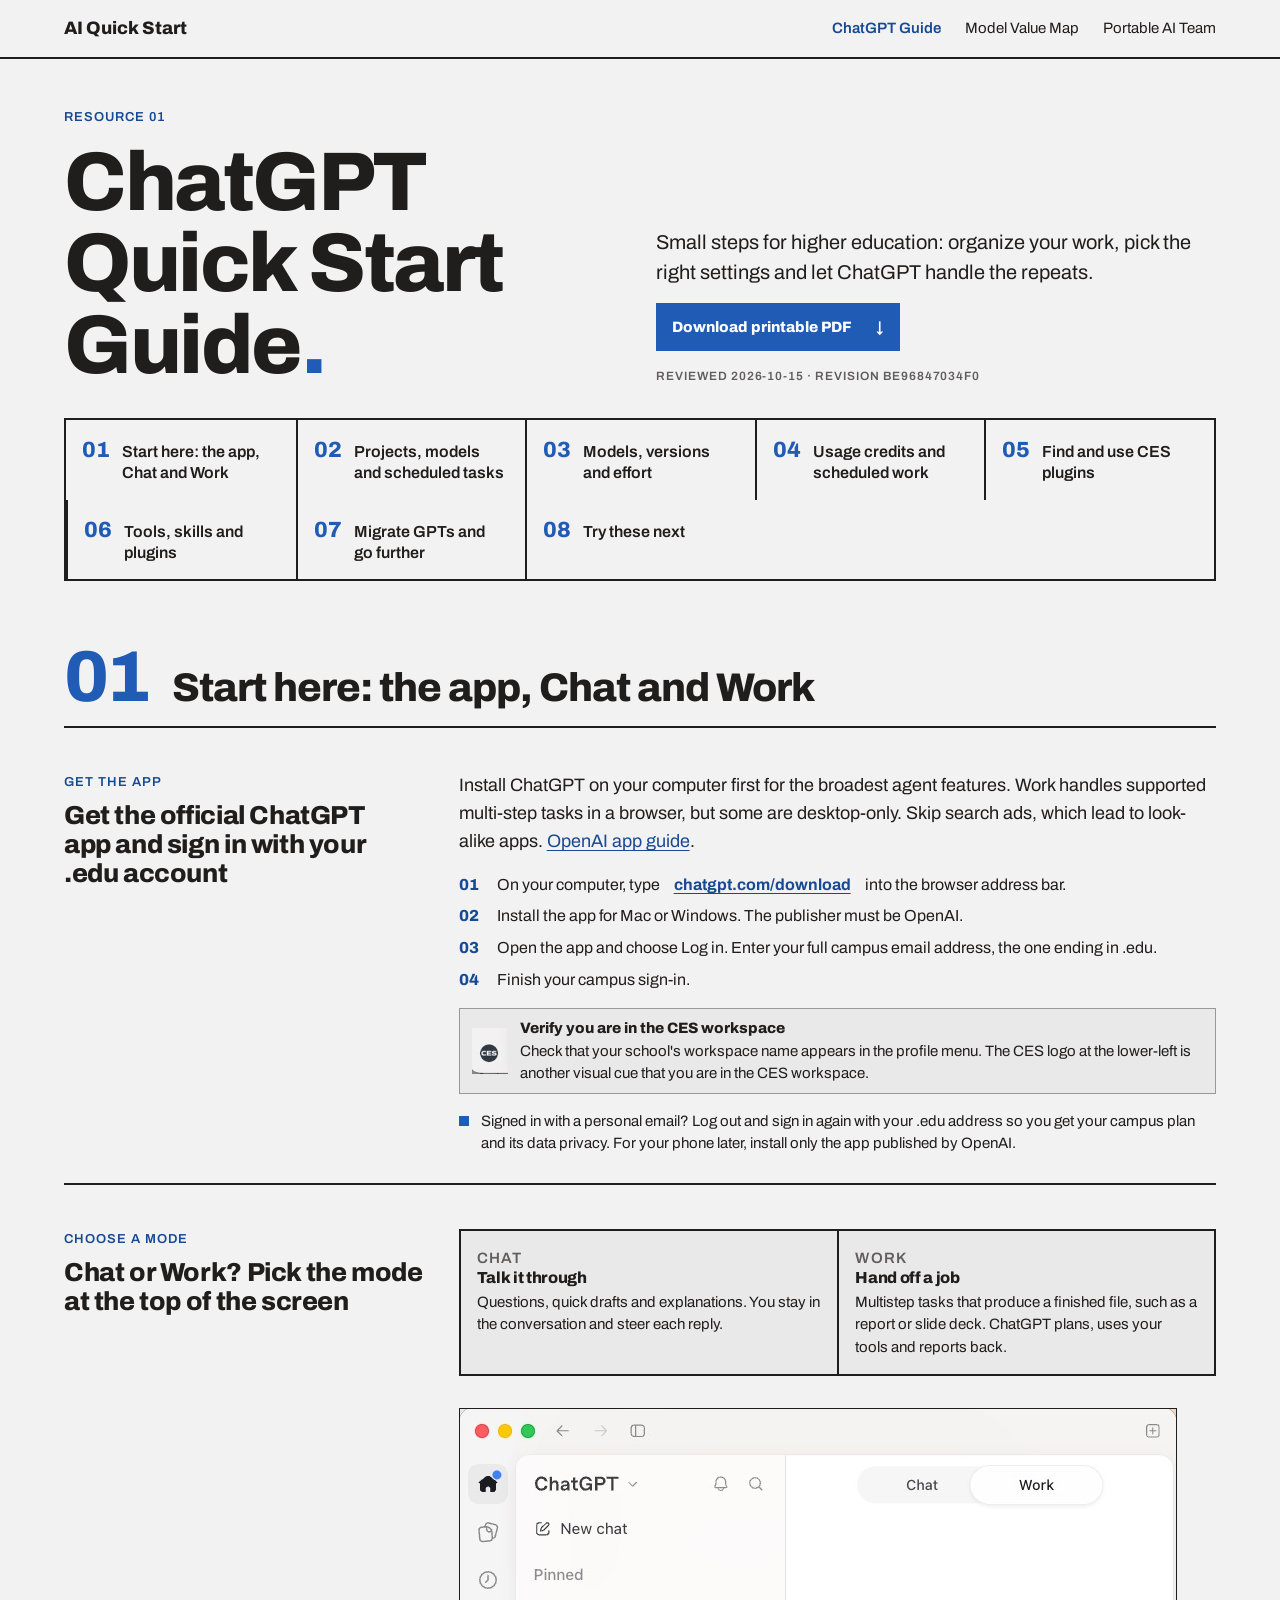
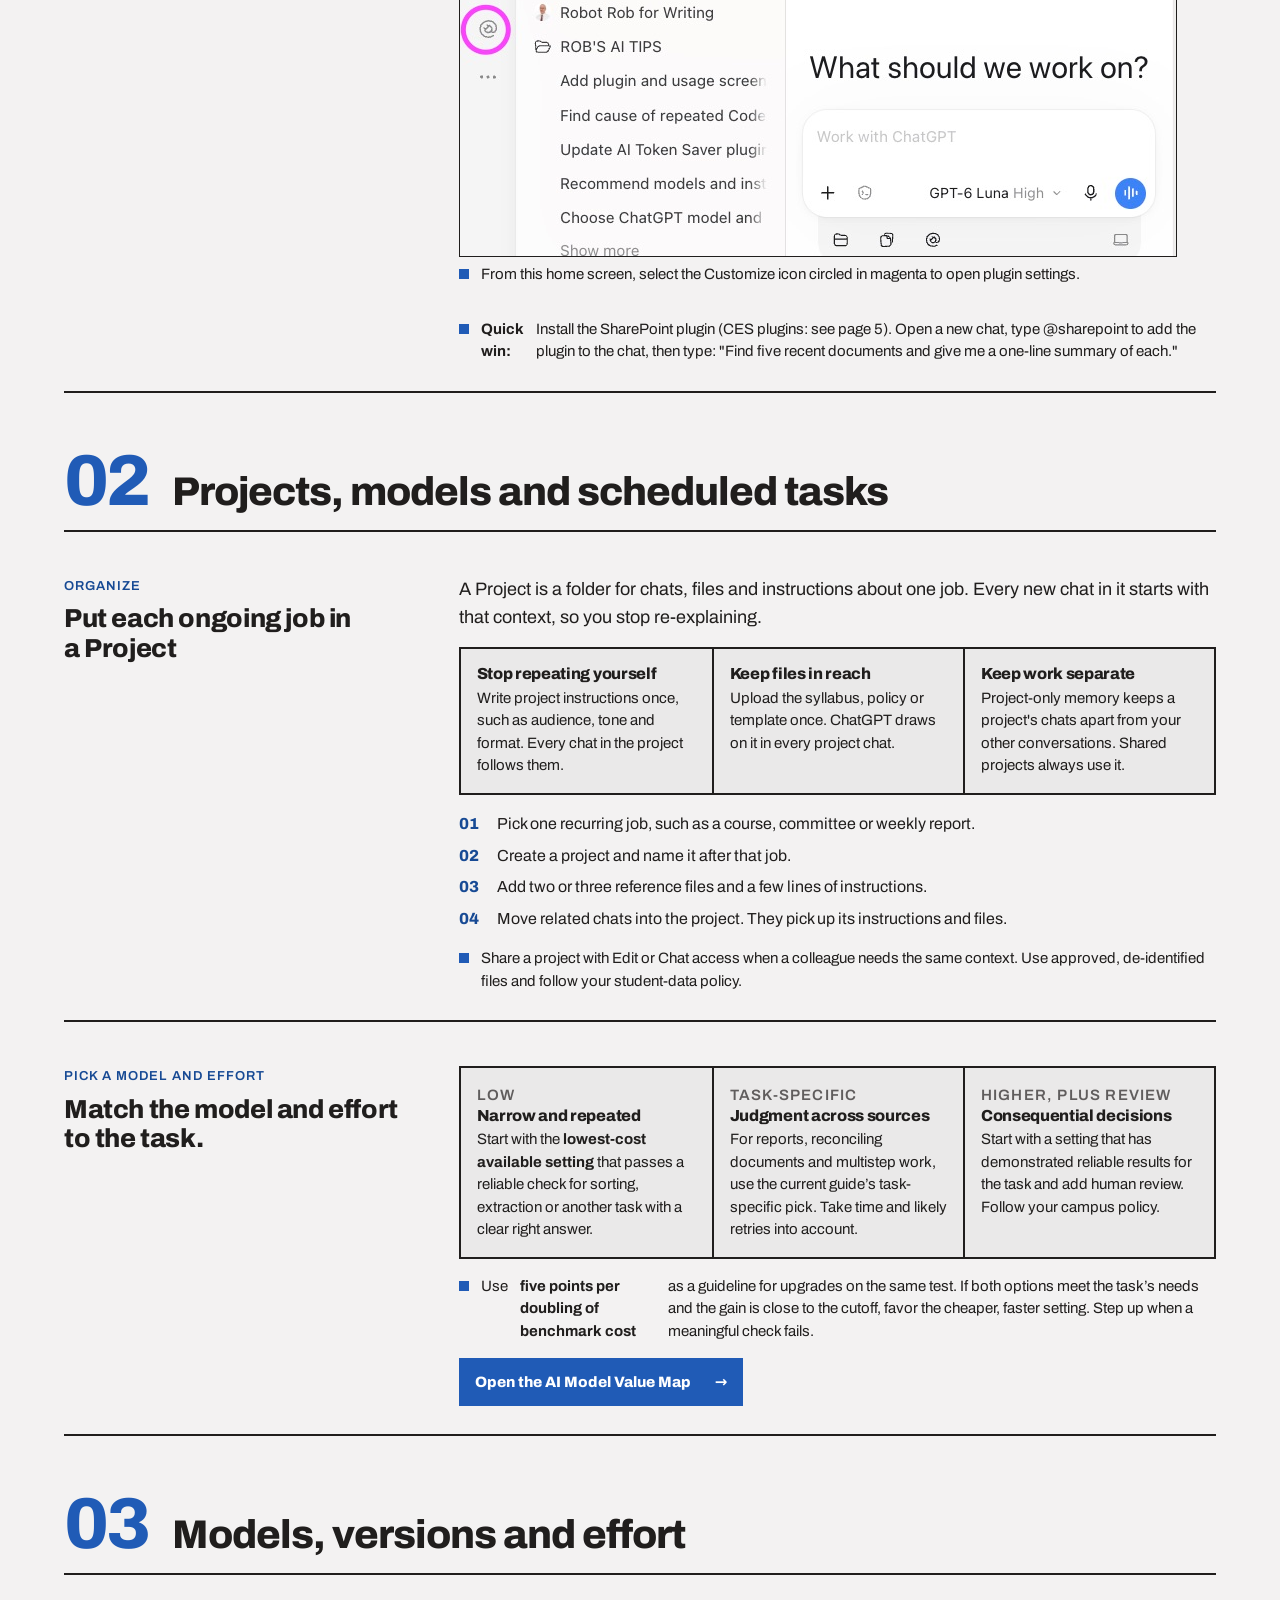
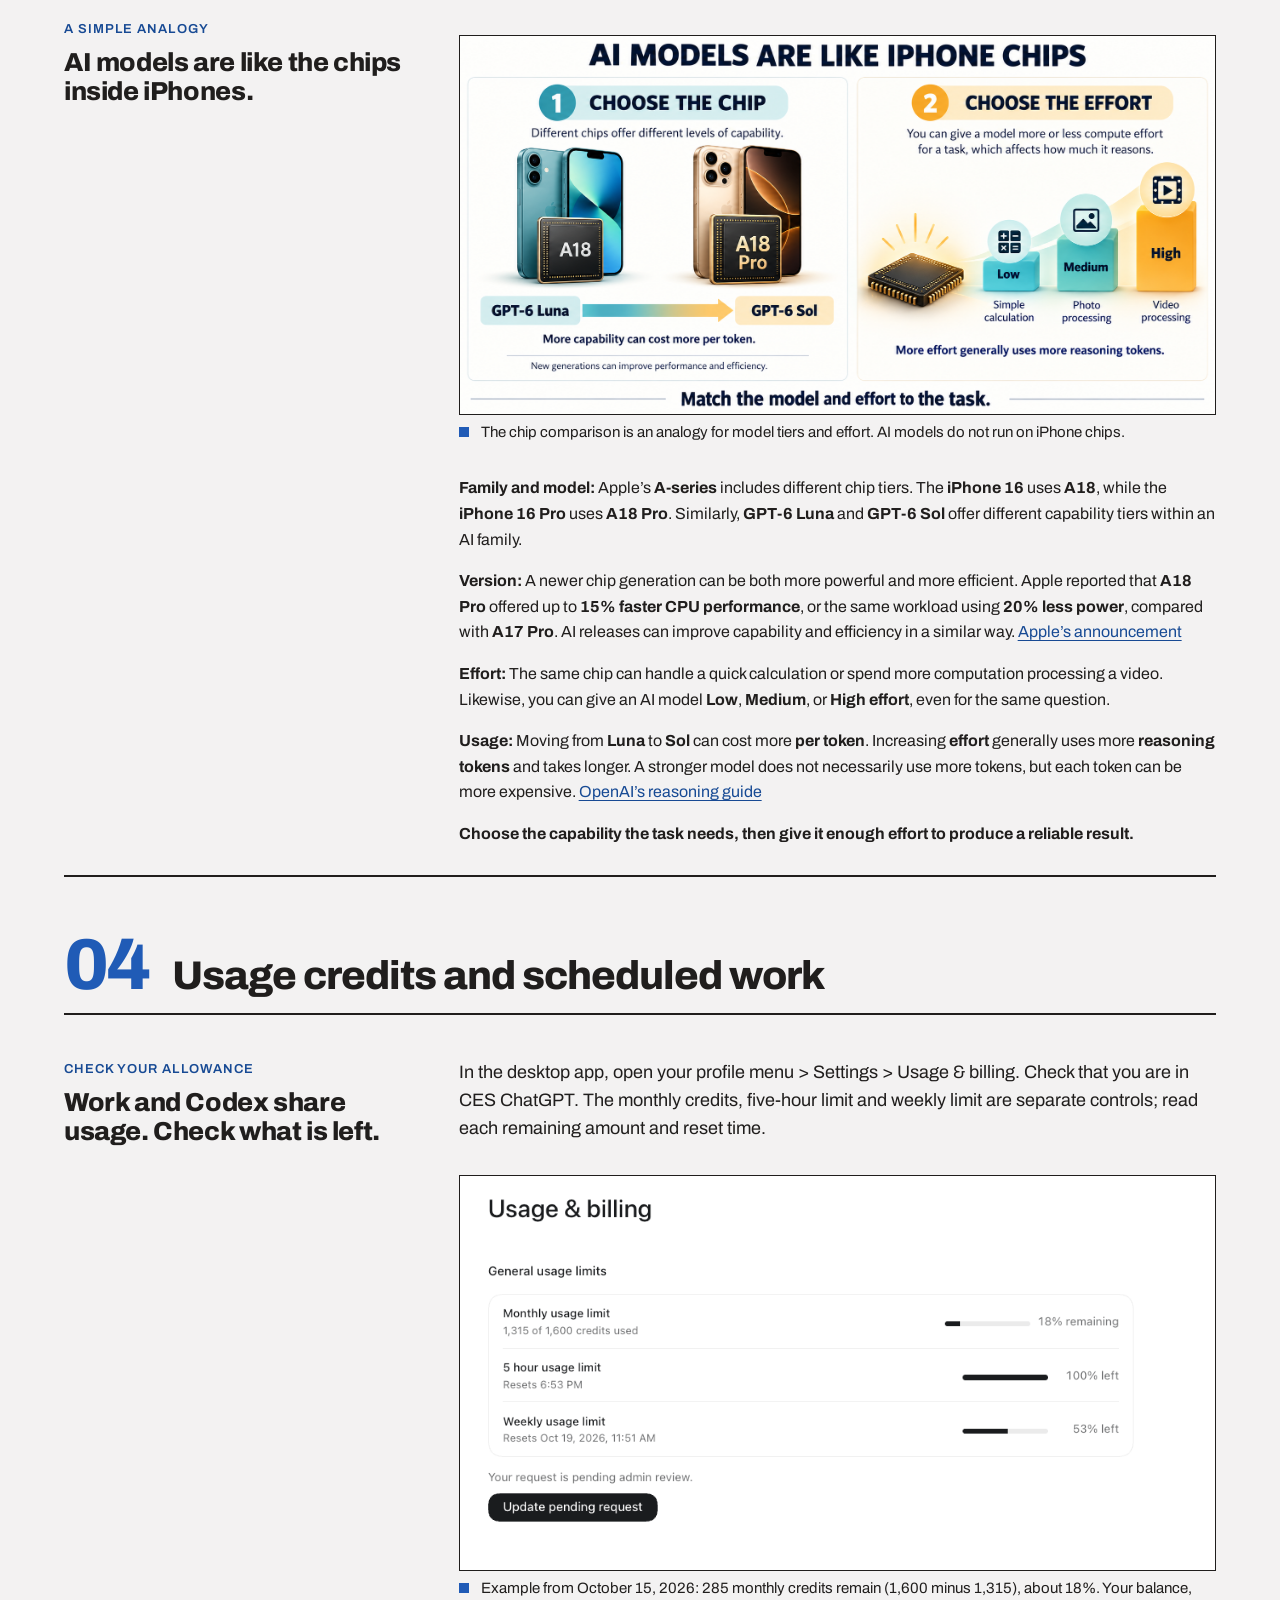
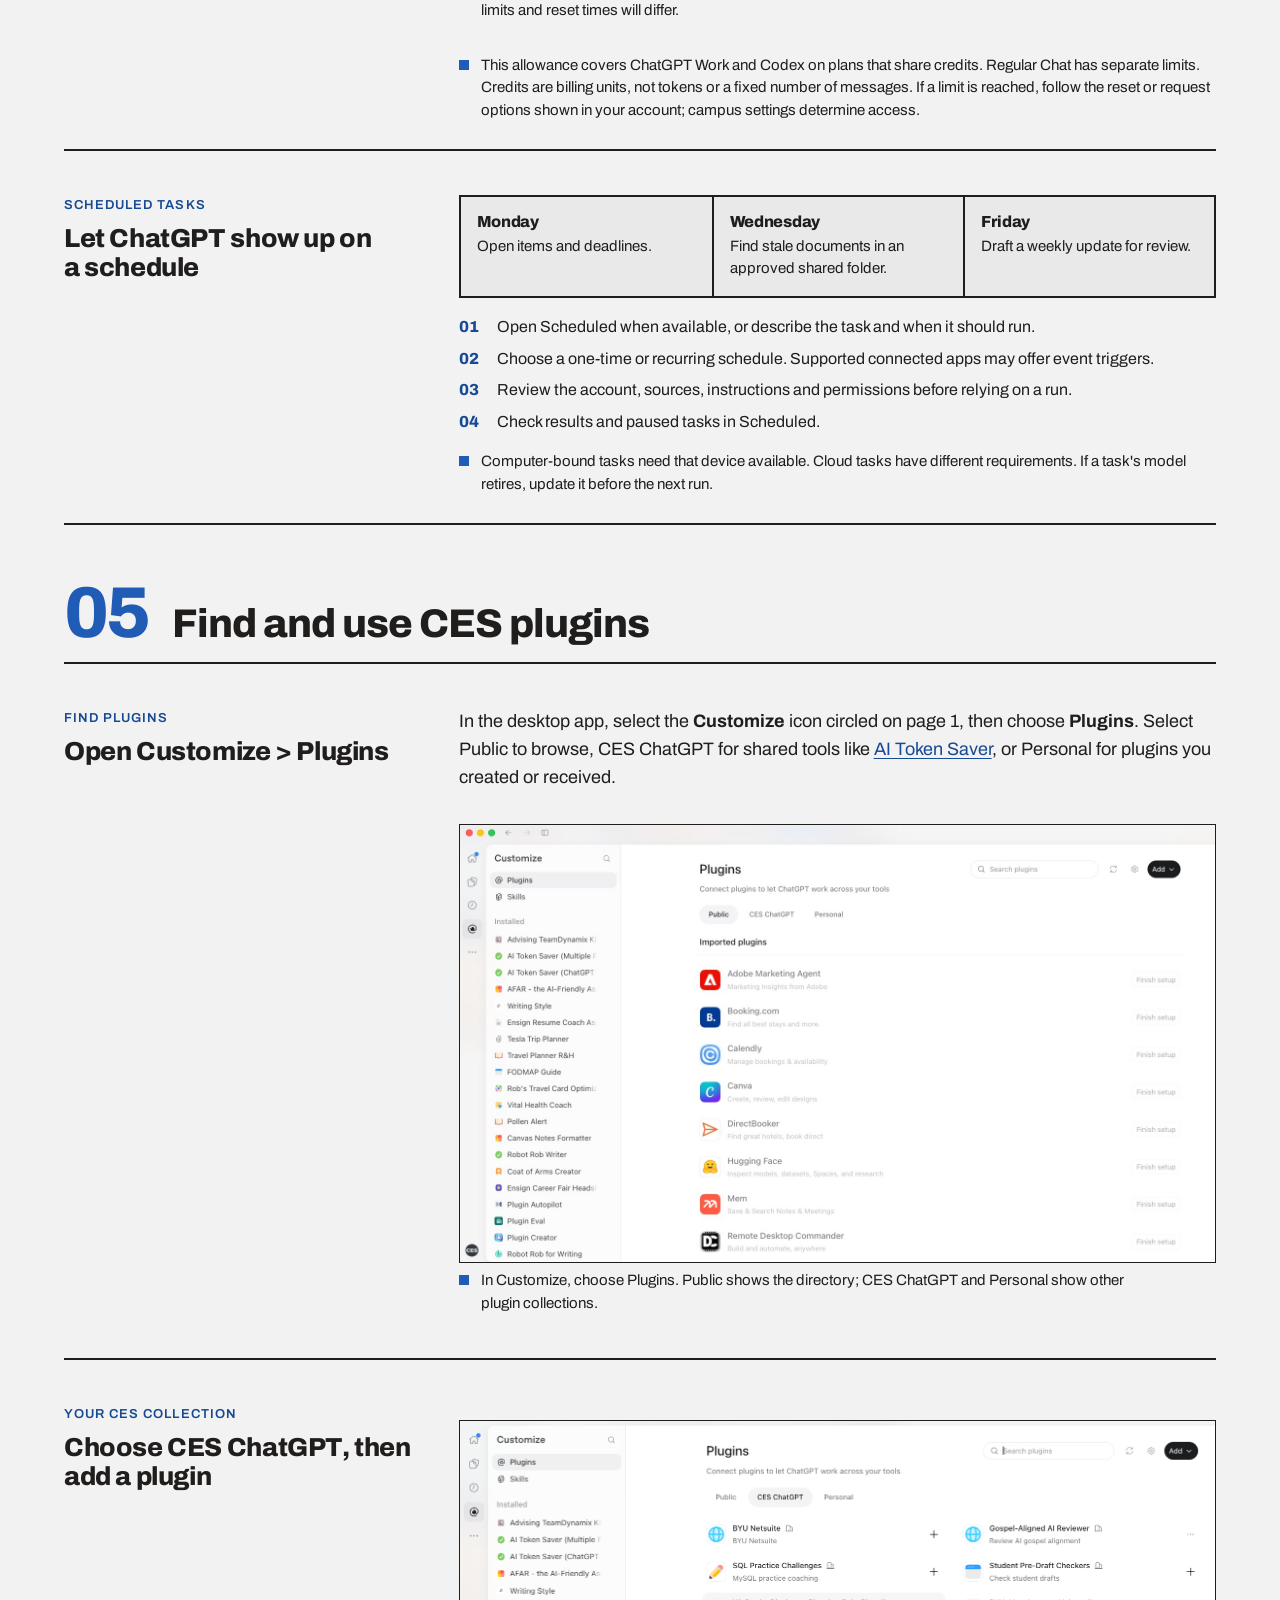
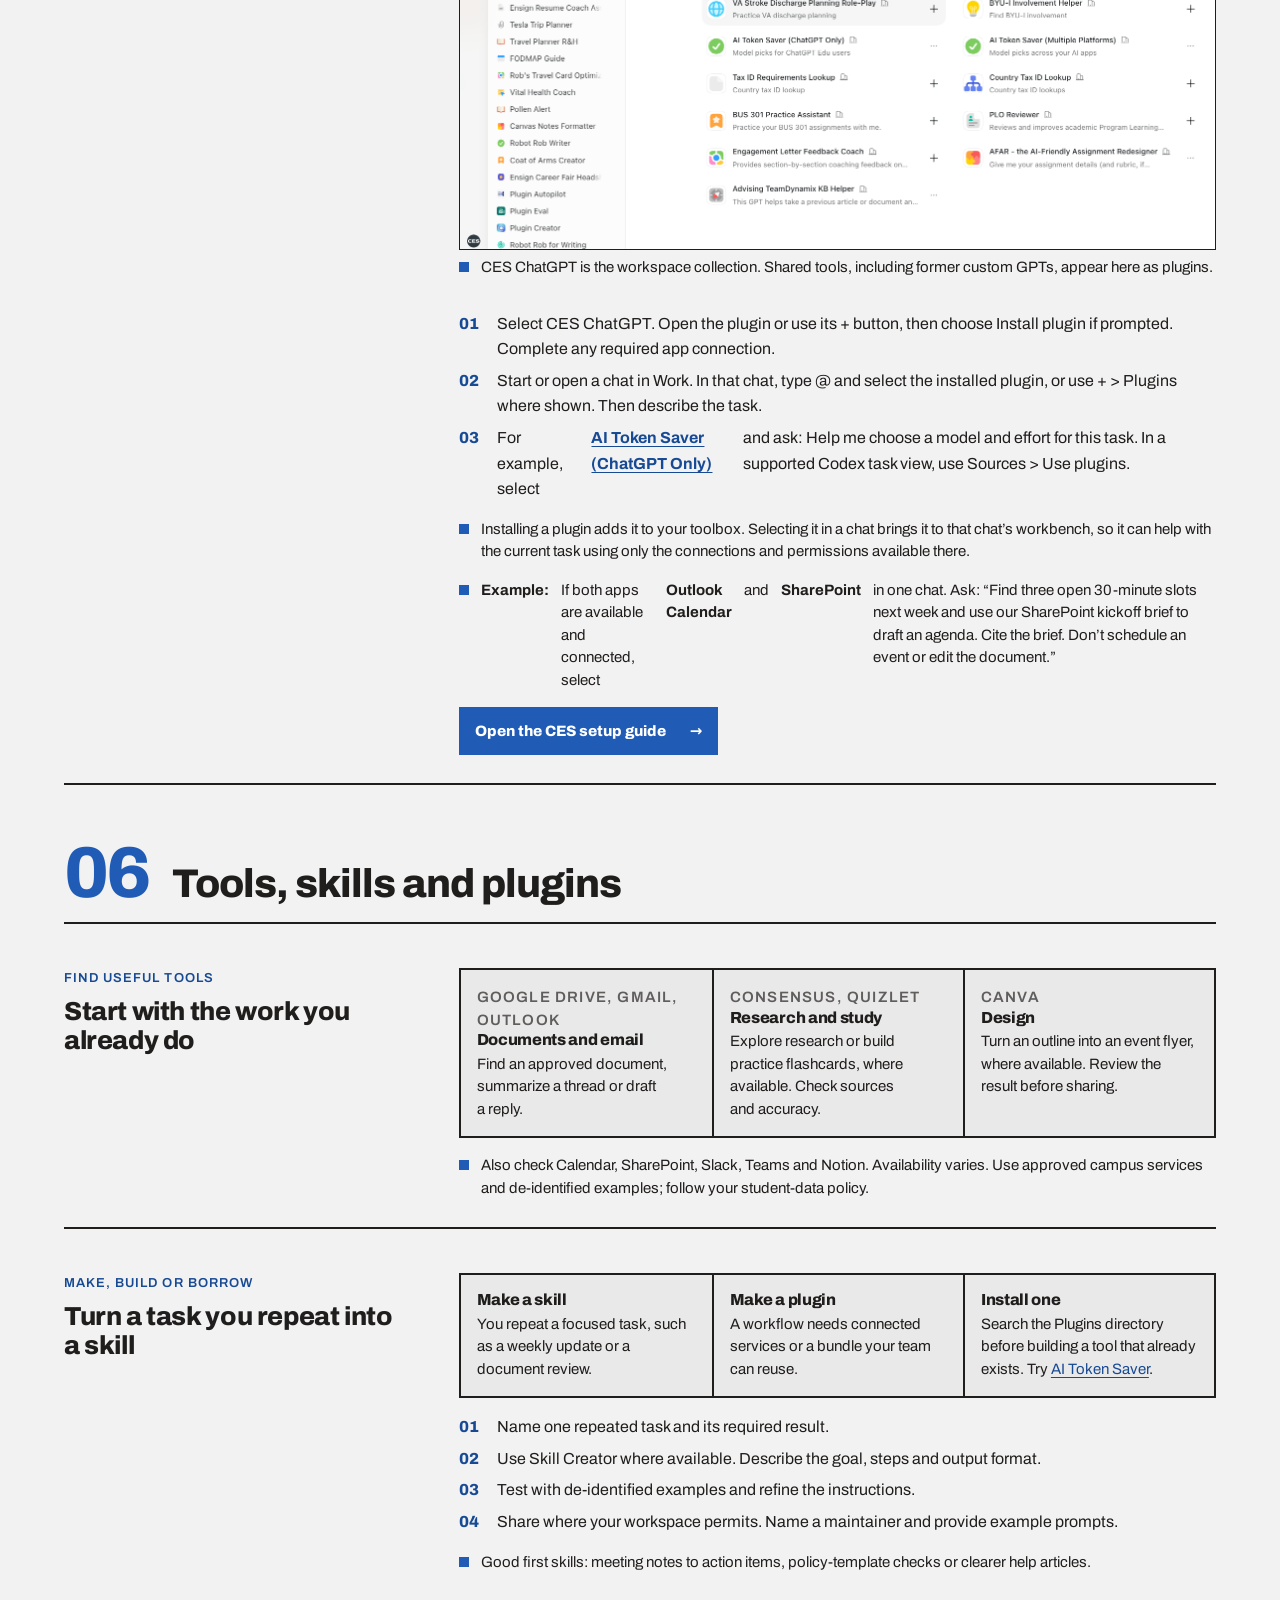
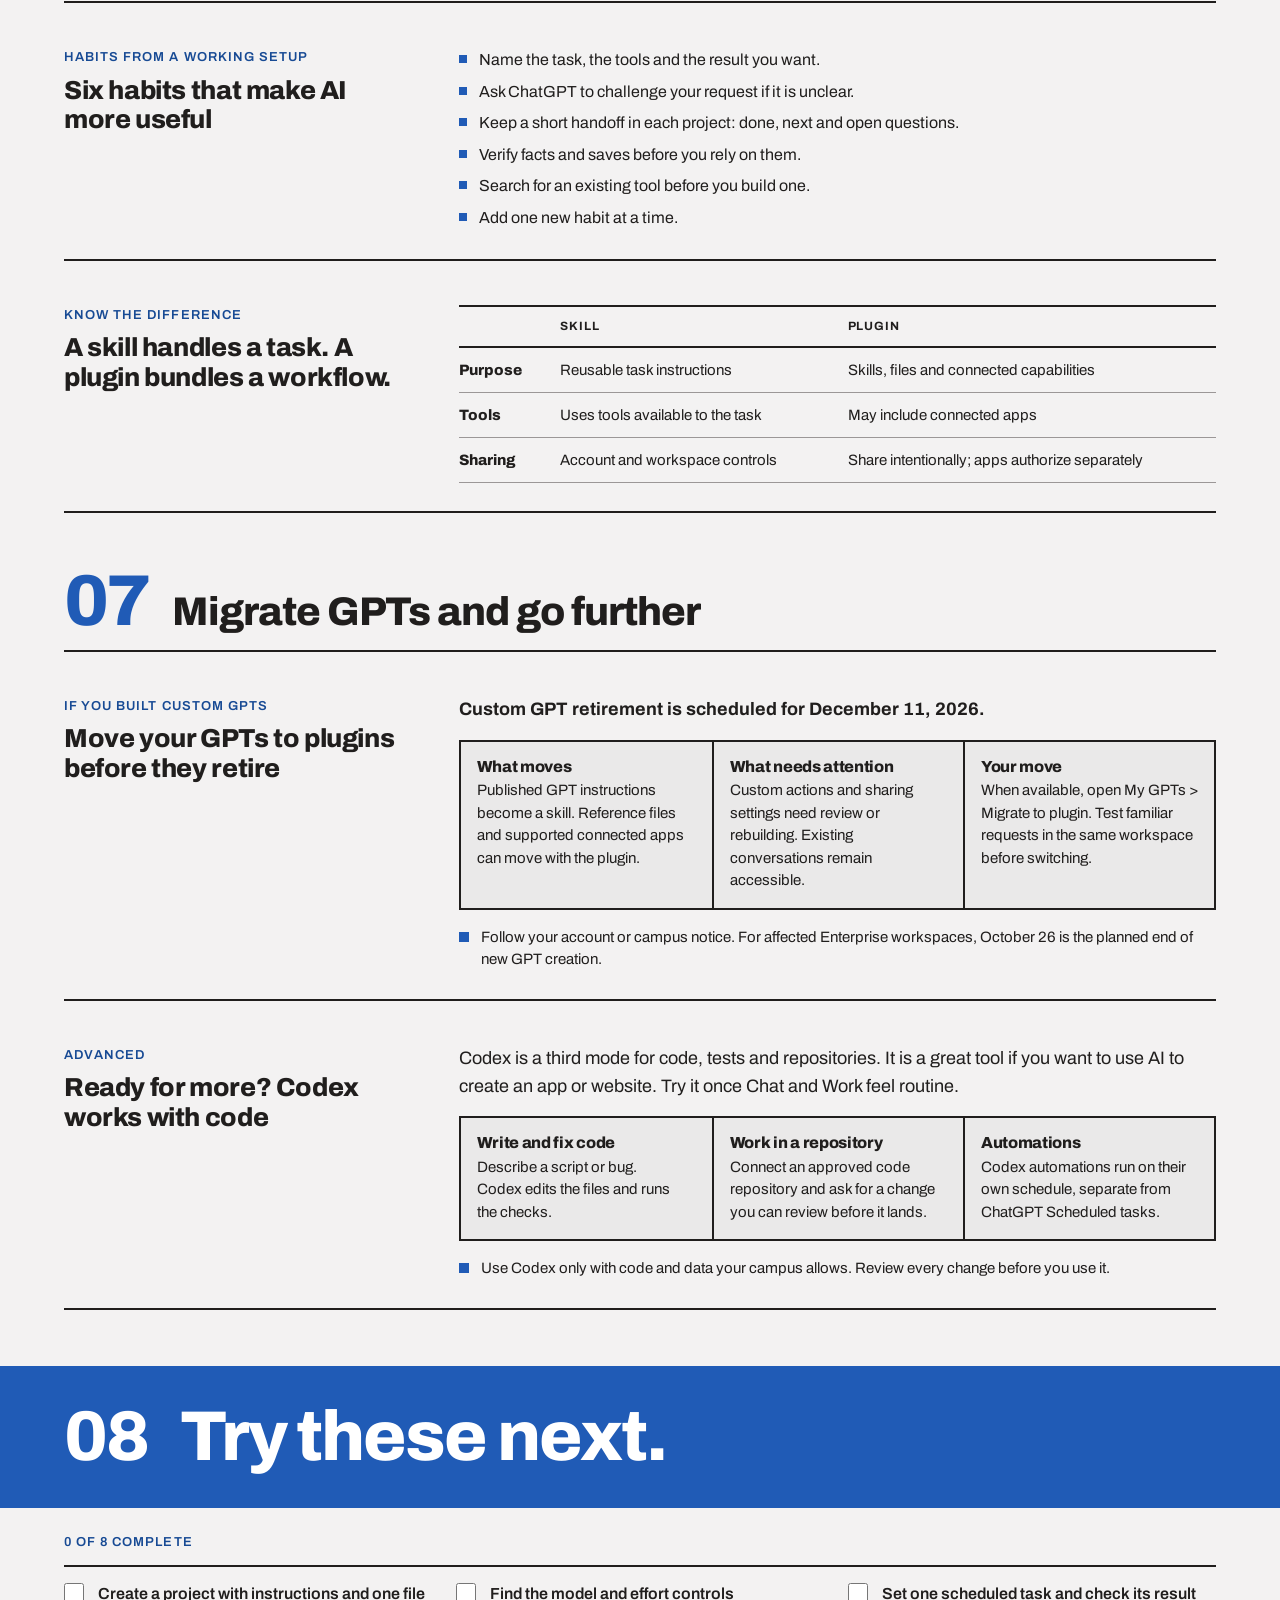
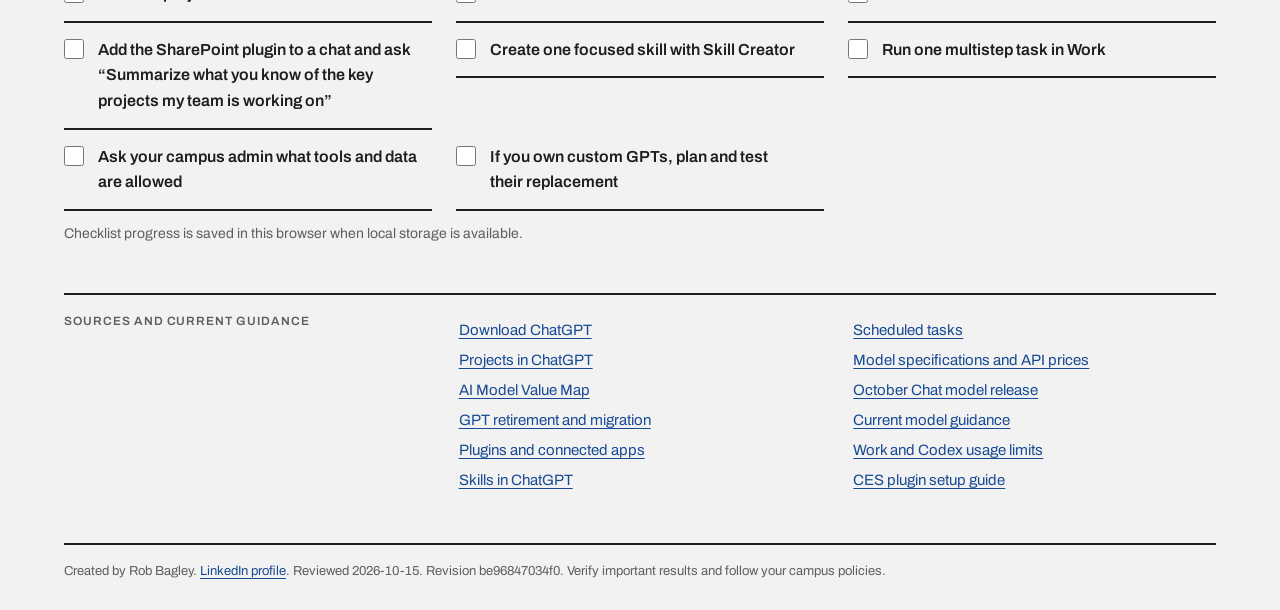
==== commit 54cc9c1d: "Align quick-start model guidance with the Model Value Map" ====
--- a/docs/chatgpt-quick-start-guide/index.html
+++ b/docs/chatgpt-quick-start-guide/index.html
@@ -1 +1 @@
-<!doctype html><html lang="en"><head><meta charset="utf-8"><meta name="viewport" content="width=device-width,initial-scale=1"><title>ChatGPT Quick Start Guide</title><meta name="description" content="Small steps for higher education: organize your work, pick the right settings and let ChatGPT handle the repeats."><link rel="icon" href="../favicon.ico"><link rel="icon" type="image/svg+xml" href="../favicon.svg"><link rel="preload" href="../assets/fonts/archivo.woff2" as="font" type="font/woff2" crossorigin><link rel="stylesheet" href="../assets/rob-personal.css"><link rel="stylesheet" href="../assets/site.css"><script defer src="../assets/guide.js"></script></head><body><a class="rp-skip" href="#main">Skip to content</a><nav class="rp-nav" aria-label="Main"><a class="rp-brand" href="../index.html">AI Quick Start</a><a href="../chatgpt-quick-start-guide/" aria-current="page">ChatGPT Guide</a><a href="https://robbagley-afk.github.io/model-value-map/">Model Value Map</a><a href="https://your-portable-ai-team.airy-emu-9499.chatgpt.site/">Portable AI Team</a></nav><main id="main"><div class="rp-page"><section class="rp-hero"><div class="rp-hero-title"><div class="rp-kicker">Resource 01</div><h1 class="rp-display">ChatGPT Quick Start Guide<span class="rp-dot">.</span></h1></div><div class="guide-lede"><p class="rp-lede">Small steps for higher education: organize your work, pick the right settings and let ChatGPT handle the repeats.</p><a class="rp-btn rp-btn-primary no-print" href="../ChatGPT-Quick-Start-Guide.pdf">Download printable PDF<span aria-hidden="true">↓</span></a><p class="rp-label">Reviewed 2026-10-15 · Revision 0cebdb81e1f1</p></div></section><nav class="rp-grid rp-boxed toc" aria-label="In this guide" style="--rp-cell:200px"><a href="#part-1"><span class="toc-num">01</span>Start here: the app, Chat and Work</a><a href="#part-2"><span class="toc-num">02</span>Projects, models and scheduled tasks</a><a href="#part-3"><span class="toc-num">03</span>Models, versions and effort</a><a href="#part-4"><span class="toc-num">04</span>Usage credits and scheduled work</a><a href="#part-5"><span class="toc-num">05</span>Find and use CES plugins</a><a href="#part-6"><span class="toc-num">06</span>Tools, skills and plugins</a><a href="#part-7"><span class="toc-num">07</span>Migrate GPTs and go further</a><a href="#checklist"><span class="toc-num">08</span>Try these next</a></nav><article class="rp-section chapter" id="part-1"><div class="rp-section-head"><span class="rp-num">01</span><h2>Start here: the app, Chat and Work</h2></div><section class="topic" id="app"><div class="topic-head"><div class="rp-kicker">Get the app</div><h3>Get the official ChatGPT app and sign in with your .edu account</h3></div><div class="topic-body"><p class="intro">Install ChatGPT on your computer first for the broadest agent features. Work handles supported multi-step tasks in a browser, but some are desktop-only. Skip search ads, which lead to look-alike apps. <a href="https://help.openai.com/en/articles/20001276-moving-to-the-new-chatgpt-desktop-app">OpenAI app guide</a>.</p><ol class="rp-steps"><li>On your computer, type <a href="https://chatgpt.com/download"><strong>chatgpt.com/download</strong></a> into the browser address bar.</li><li>Install the app for Mac or Windows. The publisher must be OpenAI.</li><li>Open the app and choose Log in. Enter your full campus email address, the one ending in .edu.</li><li>Finish your campus sign-in.</li></ol><aside class="rp-note rp-ces-check" aria-label="Verify you are in the CES workspace"><img src="../assets/img/ces-logo.jpeg" alt="CES logo" loading="lazy"><div><strong>Verify you are in the CES workspace</strong><br>Check that your school&#x27;s workspace name appears in the profile menu. The CES logo at the lower-left is another visual cue that you are in the CES workspace.</div></aside><p class="rp-note">Signed in with a personal email? Log out and sign in again with your .edu address so you get your campus plan and its data privacy. For your phone later, install only the app published by OpenAI.</p></div></section><section class="topic" id="modes"><div class="topic-head"><div class="rp-kicker">Choose a mode</div><h3>Chat or Work? Pick the mode at the top of the screen</h3></div><div class="topic-body"><div class="rp-grid rp-boxed cards"><div class="rp-tinted"><p class="rp-label">Chat</p><h4>Talk it through</h4><p>Questions, quick drafts and explanations. You stay in the conversation and steer each reply.</p></div><div class="rp-tinted"><p class="rp-label">Work</p><h4>Hand off a job</h4><p>Multistep tasks that produce a finished file, such as a report or slide deck. ChatGPT plans, uses your tools and reports back.</p></div></div><figure class="shot"><a href="../assets/img/chat-work-switch.jpeg" aria-label="Open full-size screenshot: ChatGPT home screen with the Chat and Work switch at the top center, Work selected"><img src="../assets/img/chat-work-switch.jpeg" alt="ChatGPT home screen with the Chat and Work switch at the top center, Work selected" loading="lazy"></a><figcaption class="rp-note">From this home screen, select the Customize icon circled in magenta to open plugin settings.</figcaption></figure><p class="rp-note"><strong>Quick win:</strong> Install the SharePoint plugin (CES plugins: see page 5). Open a new chat, type @sharepoint to add the plugin to the chat, then type: &quot;Find five recent documents and give me a one-line summary of each.&quot;</p></div></section></article><article class="rp-section chapter" id="part-2"><div class="rp-section-head"><span class="rp-num">02</span><h2>Projects, models and scheduled tasks</h2></div><section class="topic" id="projects"><div class="topic-head"><div class="rp-kicker">Organize</div><h3>Put each ongoing job in a Project</h3></div><div class="topic-body"><p class="intro">A Project is a folder for chats, files and instructions about one job. Every new chat in it starts with that context, so you stop re-explaining.</p><div class="rp-grid rp-boxed cards"><div class="rp-tinted"><h4>Stop repeating yourself</h4><p>Write project instructions once, such as audience, tone and format. Every chat in the project follows them.</p></div><div class="rp-tinted"><h4>Keep files in reach</h4><p>Upload the syllabus, policy or template once. ChatGPT draws on it in every project chat.</p></div><div class="rp-tinted"><h4>Keep work separate</h4><p>Project-only memory keeps a project&#x27;s chats apart from your other conversations. Shared projects always use it.</p></div></div><ol class="rp-steps"><li>Pick one recurring job, such as a course, committee or weekly report.</li><li>Create a project and name it after that job.</li><li>Add two or three reference files and a few lines of instructions.</li><li>Move related chats into the project. They pick up its instructions and files.</li></ol><p class="rp-note">Share a project with Edit or Chat access when a colleague needs the same context. Use approved, de-identified files and follow your student-data policy.</p></div></section><section class="topic" id="models"><div class="topic-head"><div class="rp-kicker">Pick a model and effort</div><h3>Match the model to the work. Start at low effort.</h3></div><div class="topic-body"><div class="rp-grid rp-boxed cards"><div class="rp-tinted"><p class="rp-label">Low</p><h4>Narrow and repeated</h4><p>Try <strong>GPT-6 Luna</strong> at <strong>Low</strong> for sorting, extraction or a task with a clear right answer.</p></div><div class="rp-tinted"><p class="rp-label">Low or Medium</p><h4>Judgment across sources</h4><p>Use <strong>GPT-6.1 Sol</strong> at <strong>Low</strong> or <strong>Medium</strong> for reports, reconciling documents and multistep work. Use the lowest effort that passes your check.</p></div><div class="rp-tinted"><p class="rp-label">Higher, plus review</p><h4>Consequential decisions</h4><p>Increase effort when needed and add human review. Keep scope explicit. Consult your campus policy and the current Model Value Map.</p></div></div><p class="rp-note">Raise effort only after a result fails your check. Higher effort takes more time and usage. Menu labels and models vary by account and campus settings.</p><p><a class="rp-btn rp-btn-primary" href="https://robbagley-afk.github.io/model-value-map/">Open the AI Model Value Map<span aria-hidden="true">→</span></a></p></div></section></article><article class="rp-section chapter" id="part-3"><div class="rp-section-head"><span class="rp-num">03</span><h2>Models, versions and effort</h2></div><section class="topic" id="iphone-chip-analogy"><div class="topic-head"><div class="rp-kicker">A SIMPLE ANALOGY</div><h3>AI models are like the chips inside iPhones.</h3></div><div class="topic-body"><figure class="shot"><a href="../assets/img/iphone-chip-analogy.png" aria-label="Open full-size screenshot: Two-panel illustration comparing how to choose a chip tier with how to choose an AI model and effort level."><img src="../assets/img/iphone-chip-analogy.png" alt="Two-panel illustration comparing how to choose a chip tier with how to choose an AI model and effort level." loading="lazy"></a><figcaption class="rp-note">The chip comparison is an analogy for model tiers and effort. AI models do not run on iPhone chips.</figcaption></figure><p><strong>Family and model:</strong> Apple’s <strong>A-series</strong> includes different chip tiers. The <strong>iPhone 16</strong> uses <strong>A18</strong>, while the <strong>iPhone 16 Pro</strong> uses <strong>A18 Pro</strong>. Similarly, <strong>GPT-6 Luna</strong> and <strong>GPT-6 Sol</strong> offer different capability tiers within an AI family.</p><p><strong>Version:</strong> A newer chip generation can be both more powerful and more efficient. Apple reported that <strong>A18 Pro</strong> offered up to <strong>15% faster CPU performance</strong>, or the same workload using <strong>20% less power</strong>, compared with <strong>A17 Pro</strong>. AI releases can improve capability and efficiency in a similar way. <a href="https://www.apple.com/newsroom/2024/09/apple-debuts-iphone-16-pro-and-iphone-16-pro-max/">Apple’s announcement</a></p><p><strong>Effort:</strong> The same chip can handle a quick calculation or spend more computation processing a video. Likewise, you can give an AI model <strong>Low</strong>, <strong>Medium</strong>, or <strong>High effort</strong>, even for the same question.</p><p><strong>Usage:</strong> Moving from <strong>Luna</strong> to <strong>Sol</strong> can cost more <strong>per token</strong>. Increasing <strong>effort</strong> generally uses more <strong>reasoning tokens</strong> and takes longer. A stronger model does not necessarily use more tokens, but each token can be more expensive. <a href="https://developers.openai.com/api/docs/guides/reasoning">OpenAI’s reasoning guide</a></p><p><strong>Choose the capability the task needs, then give it enough effort to produce a reliable result.</strong></p></div></section></article><article class="rp-section chapter" id="part-4"><div class="rp-section-head"><span class="rp-num">04</span><h2>Usage credits and scheduled work</h2></div><section class="topic" id="usage"><div class="topic-head"><div class="rp-kicker">Check your allowance</div><h3>Work and Codex share usage. Check what is left.</h3></div><div class="topic-body"><p class="intro">In the desktop app, open your profile menu &gt; Settings &gt; Usage &amp; billing. Check that you are in CES ChatGPT. The monthly credits, five-hour limit and weekly limit are separate controls; read each remaining amount and reset time.</p><figure class="shot"><a href="../assets/img/usage-billing.png" aria-label="Open full-size screenshot: Usage &amp; billing example showing 1,315 of 1,600 monthly credits used, 18 percent remaining, 100 percent left in the five-hour window and 53 percent left in the weekly window."><img src="../assets/img/usage-billing.png" alt="Usage &amp; billing example showing 1,315 of 1,600 monthly credits used, 18 percent remaining, 100 percent left in the five-hour window and 53 percent left in the weekly window." loading="lazy"></a><figcaption class="rp-note">Example from October 15, 2026: 285 monthly credits remain (1,600 minus 1,315), about 18%. Your balance, limits and reset times will differ.</figcaption></figure><p class="rp-note">This allowance covers ChatGPT Work and Codex on plans that share credits. Regular Chat has separate limits. Credits are billing units, not tokens or a fixed number of messages. If a limit is reached, follow the reset or request options shown in your account; campus settings determine access.</p></div></section><section class="topic" id="schedule"><div class="topic-head"><div class="rp-kicker">Scheduled tasks</div><h3>Let ChatGPT show up on a schedule</h3></div><div class="topic-body"><div class="rp-grid rp-boxed cards"><div class="rp-tinted"><h4>Monday</h4><p>Open items and deadlines.</p></div><div class="rp-tinted"><h4>Wednesday</h4><p>Find stale documents in an approved shared folder.</p></div><div class="rp-tinted"><h4>Friday</h4><p>Draft a weekly update for review.</p></div></div><ol class="rp-steps"><li>Open Scheduled when available, or describe the task and when it should run.</li><li>Choose a one-time or recurring schedule. Supported connected apps may offer event triggers.</li><li>Review the account, sources, instructions and permissions before relying on a run.</li><li>Check results and paused tasks in Scheduled.</li></ol><p class="rp-note">Computer-bound tasks need that device available. Cloud tasks have different requirements. If a task&#x27;s model retires, update it before the next run.</p></div></section></article><article class="rp-section chapter" id="part-5"><div class="rp-section-head"><span class="rp-num">05</span><h2>Find and use CES plugins</h2></div><section class="topic" id="find-plugins"><div class="topic-head"><div class="rp-kicker">Find plugins</div><h3>Open Customize &gt; Plugins</h3></div><div class="topic-body"><p class="intro">In the desktop app, select the <strong>Customize</strong> icon circled on page 1, then choose <strong>Plugins</strong>. Select Public to browse, CES ChatGPT for shared tools like <a href="https://chatgpt.com/plugins/Plugin_823a3d1060588191b23dc99cbb9e82f0">AI Token Saver</a>, or Personal for plugins you created or received.</p><figure class="shot"><a href="../assets/img/plugins-settings.jpeg" aria-label="Open full-size screenshot: ChatGPT Customize screen with Plugins selected, Public selected, a Search plugins field, and CES ChatGPT and Personal tabs."><img src="../assets/img/plugins-settings.jpeg" alt="ChatGPT Customize screen with Plugins selected, Public selected, a Search plugins field, and CES ChatGPT and Personal tabs." loading="lazy"></a><figcaption class="rp-note">In Customize, choose Plugins. Public shows the directory; CES ChatGPT and Personal show other plugin collections.</figcaption></figure></div></section><section class="topic" id="ces-plugins"><div class="topic-head"><div class="rp-kicker">Your CES collection</div><h3>Choose CES ChatGPT, then add a plugin</h3></div><div class="topic-body"><figure class="shot"><a href="../assets/img/plugins-ces.png" aria-label="Open full-size screenshot: CES ChatGPT workspace tab selected, showing shared plugins including AI Token Saver ChatGPT Only and AI Token Saver Multiple Platforms, with plus buttons beside available entries."><img src="../assets/img/plugins-ces.png" alt="CES ChatGPT workspace tab selected, showing shared plugins including AI Token Saver ChatGPT Only and AI Token Saver Multiple Platforms, with plus buttons beside available entries." loading="lazy"></a><figcaption class="rp-note">CES ChatGPT is the workspace collection. Shared tools, including former custom GPTs, appear here as plugins.</figcaption></figure><ol class="rp-steps"><li>Select CES ChatGPT. Open the plugin or use its + button, then choose Install plugin if prompted. Complete any required app connection.</li><li>Start or open a chat in Work. In that chat, type @ and select the installed plugin, or use + &gt; Plugins where shown. Then describe the task.</li><li>For example, select <a href="https://chatgpt.com/plugins/Plugin_823a3d1060588191b23dc99cbb9e82f0"><strong>AI Token Saver (ChatGPT Only)</strong></a> and ask: Help me choose a model and effort for this task. In a supported Codex task view, use Sources &gt; Use plugins.</li></ol><p class="rp-note">Installing a plugin adds it to your toolbox. Selecting it in a chat brings it to that chat’s workbench, so it can help with the current task using only the connections and permissions available there.</p><p class="rp-note"><strong>Example:</strong> If both apps are available and connected, select <strong>Outlook Calendar</strong> and <strong>SharePoint</strong> in one chat. Ask: “Find three open 30-minute slots next week and use our SharePoint kickoff brief to draft an agenda. Cite the brief. Don’t schedule an event or edit the document.”</p><p><a class="rp-btn rp-btn-primary" href="https://ai-token-saver.vercel.app/ces/#setup-guides">Open the CES setup guide<span aria-hidden="true">→</span></a></p></div></section></article><article class="rp-section chapter" id="part-6"><div class="rp-section-head"><span class="rp-num">06</span><h2>Tools, skills and plugins</h2></div><section class="topic" id="tools"><div class="topic-head"><div class="rp-kicker">Find useful tools</div><h3>Start with the work you already do</h3></div><div class="topic-body"><div class="rp-grid rp-boxed cards"><div class="rp-tinted"><p class="rp-label">Google Drive, Gmail, Outlook</p><h4>Documents and email</h4><p>Find an approved document, summarize a thread or draft a reply.</p></div><div class="rp-tinted"><p class="rp-label">Consensus, Quizlet</p><h4>Research and study</h4><p>Explore research or build practice flashcards, where available. Check sources and accuracy.</p></div><div class="rp-tinted"><p class="rp-label">Canva</p><h4>Design</h4><p>Turn an outline into an event flyer, where available. Review the result before sharing.</p></div></div><p class="rp-note">Also check Calendar, SharePoint, Slack, Teams and Notion. Availability varies. Use approved campus services and de-identified examples; follow your student-data policy.</p></div></section><section class="topic" id="build"><div class="topic-head"><div class="rp-kicker">Make, build or borrow</div><h3>Turn a task you repeat into a skill</h3></div><div class="topic-body"><div class="rp-grid rp-boxed cards"><div class="rp-tinted"><h4>Make a skill</h4><p>You repeat a focused task, such as a weekly update or a document review.</p></div><div class="rp-tinted"><h4>Make a plugin</h4><p>A workflow needs connected services or a bundle your team can reuse.</p></div><div class="rp-tinted"><h4>Install one</h4><p>Search the Plugins directory before building a tool that already exists. Try <a href="https://chatgpt.com/plugins/Plugin_823a3d1060588191b23dc99cbb9e82f0">AI Token Saver</a>.</p></div></div><ol class="rp-steps"><li>Name one repeated task and its required result.</li><li>Use Skill Creator where available. Describe the goal, steps and output format.</li><li>Test with de-identified examples and refine the instructions.</li><li>Share where your workspace permits. Name a maintainer and provide example prompts.</li></ol><p class="rp-note">Good first skills: meeting notes to action items, policy-template checks or clearer help articles.</p></div></section><section class="topic" id="habits"><div class="topic-head"><div class="rp-kicker">Habits from a working setup</div><h3>Six habits that make AI more useful</h3></div><div class="topic-body"><ul class="bullets"><li>Name the task, the tools and the result you want.</li><li>Ask ChatGPT to challenge your request if it is unclear.</li><li>Keep a short handoff in each project: done, next and open questions.</li><li>Verify facts and saves before you rely on them.</li><li>Search for an existing tool before you build one.</li><li>Add one new habit at a time.</li></ul></div></section><section class="topic" id="difference"><div class="topic-head"><div class="rp-kicker">Know the difference</div><h3>A skill handles a task. A plugin bundles a workflow.</h3></div><div class="topic-body"><div class="rp-table-wrap"><table class="rp-table"><thead><tr><th scope="col"></th><th scope="col">Skill</th><th scope="col">Plugin</th></tr></thead><tbody><tr><th scope="row">Purpose</th><td>Reusable task instructions</td><td>Skills, files and connected capabilities</td></tr><tr><th scope="row">Tools</th><td>Uses tools available to the task</td><td>May include connected apps</td></tr><tr><th scope="row">Sharing</th><td>Account and workspace controls</td><td>Share intentionally; apps authorize separately</td></tr></tbody></table></div></div></section></article><article class="rp-section chapter" id="part-7"><div class="rp-section-head"><span class="rp-num">07</span><h2>Migrate GPTs and go further</h2></div><section class="topic" id="migration"><div class="topic-head"><div class="rp-kicker">If you built custom GPTs</div><h3>Move your GPTs to plugins before they retire</h3></div><div class="topic-body"><p class="intro"><strong>Custom GPT retirement is scheduled for December 11, 2026.</strong></p><div class="rp-grid rp-boxed cards"><div class="rp-tinted"><h4>What moves</h4><p>Published GPT instructions become a skill. Reference files and supported connected apps can move with the plugin.</p></div><div class="rp-tinted"><h4>What needs attention</h4><p>Custom actions and sharing settings need review or rebuilding. Existing conversations remain accessible.</p></div><div class="rp-tinted"><h4>Your move</h4><p>When available, open My GPTs &gt; Migrate to plugin. Test familiar requests in the same workspace before switching.</p></div></div><p class="rp-note">Follow your account or campus notice. For affected Enterprise workspaces, October 26 is the planned end of new GPT creation.</p></div></section><section class="topic" id="codex"><div class="topic-head"><div class="rp-kicker">Advanced</div><h3>Ready for more? Codex works with code</h3></div><div class="topic-body"><p class="intro">Codex is a third mode for code, tests and repositories. It is a great tool if you want to use AI to create an app or website. Try it once Chat and Work feel routine.</p><div class="rp-grid rp-boxed cards"><div class="rp-tinted"><h4>Write and fix code</h4><p>Describe a script or bug. Codex edits the files and runs the checks.</p></div><div class="rp-tinted"><h4>Work in a repository</h4><p>Connect an approved code repository and ask for a change you can review before it lands.</p></div><div class="rp-tinted"><h4>Automations</h4><p>Codex automations run on their own schedule, separate from ChatGPT Scheduled tasks.</p></div></div><p class="rp-note">Use Codex only with code and data your campus allows. Review every change before you use it.</p></div></section></article></div><section class="rp-band" id="checklist"><div class="rp-band-inner"><span class="rp-band-big" aria-hidden="true">08</span><h2 class="rp-band-big">Try these next.</h2></div></section><div class="rp-page after-band"><p class="rp-kicker progress" data-progress aria-live="polite">0 of 8 complete</p><ul class="checks"><li><label class="rp-check"><input type="checkbox" data-check="project"><span>Create a project with instructions and one file</span></label></li><li><label class="rp-check"><input type="checkbox" data-check="controls"><span>Find the model and effort controls</span></label></li><li><label class="rp-check"><input type="checkbox" data-check="schedule"><span>Set one scheduled task and check its result</span></label></li><li><label class="rp-check"><input type="checkbox" data-check="connect"><span>Add the SharePoint plugin to a chat and ask “Summarize what you know of the key projects my team is working on”</span></label></li><li><label class="rp-check"><input type="checkbox" data-check="skill"><span>Create one focused skill with Skill Creator</span></label></li><li><label class="rp-check"><input type="checkbox" data-check="work"><span>Run one multistep task in Work</span></label></li><li><label class="rp-check"><input type="checkbox" data-check="policy"><span>Ask your campus admin what tools and data are allowed</span></label></li><li><label class="rp-check"><input type="checkbox" data-check="migrate"><span>If you own custom GPTs, plan and test their replacement</span></label></li></ul><p class="meta">Checklist progress is saved in this browser when local storage is available.</p><section class="sources"><h2 class="rp-label">Sources and current guidance</h2><ul class="source-list"><li><a href="https://chatgpt.com/download">Download ChatGPT</a></li><li><a href="https://help.openai.com/en/articles/10169521-projects-in-chatgpt">Projects in ChatGPT</a></li><li><a href="https://robbagley-afk.github.io/model-value-map/">AI Model Value Map</a></li><li><a href="https://help.openai.com/en/articles/20001519-custom-gpt-retirement-and-migration-faq">GPT retirement and migration</a></li><li><a href="https://help.openai.com/en/articles/20001256-plugins-in-chatgpt">Plugins and connected apps</a></li><li><a href="https://help.openai.com/en/articles/20001066-skills-in-chatgpt">Skills in ChatGPT</a></li><li><a href="https://help.openai.com/en/articles/10291617-scheduled-tasks-in-chatgpt">Scheduled tasks</a></li><li><a href="https://developers.openai.com/api/docs/models">Model specifications and API prices</a></li><li><a href="https://deploymentsafety.openai.com/gpt-6-october/model-data-and-training">October Chat model release</a></li><li><a href="https://robbagley-afk.github.io/model-value-map/guidance.md">Current model guidance</a></li><li><a href="https://help.openai.com/en/articles/11369540-using-codex-with-your-chatgpt-plan">Work and Codex usage limits</a></li><li><a href="https://ai-token-saver.vercel.app/ces/">CES plugin setup guide</a></li></ul></section></div></main><footer class="rp-footer">Created by Rob Bagley. <a href="https://www.linkedin.com/in/robbagley/">LinkedIn profile</a>. Reviewed 2026-10-15. Revision 0cebdb81e1f1. Verify important results and follow your campus policies.</footer></body></html>+<!doctype html><html lang="en"><head><meta charset="utf-8"><meta name="viewport" content="width=device-width,initial-scale=1"><title>ChatGPT Quick Start Guide</title><meta name="description" content="Small steps for higher education: organize your work, pick the right settings and let ChatGPT handle the repeats."><link rel="icon" href="../favicon.ico"><link rel="icon" type="image/svg+xml" href="../favicon.svg"><link rel="preload" href="../assets/fonts/archivo.woff2" as="font" type="font/woff2" crossorigin><link rel="stylesheet" href="../assets/rob-personal.css"><link rel="stylesheet" href="../assets/site.css"><script defer src="../assets/guide.js"></script></head><body><a class="rp-skip" href="#main">Skip to content</a><nav class="rp-nav" aria-label="Main"><a class="rp-brand" href="../index.html">AI Quick Start</a><a href="../chatgpt-quick-start-guide/" aria-current="page">ChatGPT Guide</a><a href="https://robbagley-afk.github.io/model-value-map/">Model Value Map</a><a href="https://your-portable-ai-team.airy-emu-9499.chatgpt.site/">Portable AI Team</a></nav><main id="main"><div class="rp-page"><section class="rp-hero"><div class="rp-hero-title"><div class="rp-kicker">Resource 01</div><h1 class="rp-display">ChatGPT Quick Start Guide<span class="rp-dot">.</span></h1></div><div class="guide-lede"><p class="rp-lede">Small steps for higher education: organize your work, pick the right settings and let ChatGPT handle the repeats.</p><a class="rp-btn rp-btn-primary no-print" href="../ChatGPT-Quick-Start-Guide.pdf">Download printable PDF<span aria-hidden="true">↓</span></a><p class="rp-label">Reviewed 2026-10-15 · Revision be96847034f0</p></div></section><nav class="rp-grid rp-boxed toc" aria-label="In this guide" style="--rp-cell:200px"><a href="#part-1"><span class="toc-num">01</span>Start here: the app, Chat and Work</a><a href="#part-2"><span class="toc-num">02</span>Projects, models and scheduled tasks</a><a href="#part-3"><span class="toc-num">03</span>Models, versions and effort</a><a href="#part-4"><span class="toc-num">04</span>Usage credits and scheduled work</a><a href="#part-5"><span class="toc-num">05</span>Find and use CES plugins</a><a href="#part-6"><span class="toc-num">06</span>Tools, skills and plugins</a><a href="#part-7"><span class="toc-num">07</span>Migrate GPTs and go further</a><a href="#checklist"><span class="toc-num">08</span>Try these next</a></nav><article class="rp-section chapter" id="part-1"><div class="rp-section-head"><span class="rp-num">01</span><h2>Start here: the app, Chat and Work</h2></div><section class="topic" id="app"><div class="topic-head"><div class="rp-kicker">Get the app</div><h3>Get the official ChatGPT app and sign in with your .edu account</h3></div><div class="topic-body"><p class="intro">Install ChatGPT on your computer first for the broadest agent features. Work handles supported multi-step tasks in a browser, but some are desktop-only. Skip search ads, which lead to look-alike apps. <a href="https://help.openai.com/en/articles/20001276-moving-to-the-new-chatgpt-desktop-app">OpenAI app guide</a>.</p><ol class="rp-steps"><li>On your computer, type <a href="https://chatgpt.com/download"><strong>chatgpt.com/download</strong></a> into the browser address bar.</li><li>Install the app for Mac or Windows. The publisher must be OpenAI.</li><li>Open the app and choose Log in. Enter your full campus email address, the one ending in .edu.</li><li>Finish your campus sign-in.</li></ol><aside class="rp-note rp-ces-check" aria-label="Verify you are in the CES workspace"><img src="../assets/img/ces-logo.jpeg" alt="CES logo" loading="lazy"><div><strong>Verify you are in the CES workspace</strong><br>Check that your school&#x27;s workspace name appears in the profile menu. The CES logo at the lower-left is another visual cue that you are in the CES workspace.</div></aside><p class="rp-note">Signed in with a personal email? Log out and sign in again with your .edu address so you get your campus plan and its data privacy. For your phone later, install only the app published by OpenAI.</p></div></section><section class="topic" id="modes"><div class="topic-head"><div class="rp-kicker">Choose a mode</div><h3>Chat or Work? Pick the mode at the top of the screen</h3></div><div class="topic-body"><div class="rp-grid rp-boxed cards"><div class="rp-tinted"><p class="rp-label">Chat</p><h4>Talk it through</h4><p>Questions, quick drafts and explanations. You stay in the conversation and steer each reply.</p></div><div class="rp-tinted"><p class="rp-label">Work</p><h4>Hand off a job</h4><p>Multistep tasks that produce a finished file, such as a report or slide deck. ChatGPT plans, uses your tools and reports back.</p></div></div><figure class="shot"><a href="../assets/img/chat-work-switch.jpeg" aria-label="Open full-size screenshot: ChatGPT home screen with the Chat and Work switch at the top center, Work selected"><img src="../assets/img/chat-work-switch.jpeg" alt="ChatGPT home screen with the Chat and Work switch at the top center, Work selected" loading="lazy"></a><figcaption class="rp-note">From this home screen, select the Customize icon circled in magenta to open plugin settings.</figcaption></figure><p class="rp-note"><strong>Quick win:</strong> Install the SharePoint plugin (CES plugins: see page 5). Open a new chat, type @sharepoint to add the plugin to the chat, then type: &quot;Find five recent documents and give me a one-line summary of each.&quot;</p></div></section></article><article class="rp-section chapter" id="part-2"><div class="rp-section-head"><span class="rp-num">02</span><h2>Projects, models and scheduled tasks</h2></div><section class="topic" id="projects"><div class="topic-head"><div class="rp-kicker">Organize</div><h3>Put each ongoing job in a Project</h3></div><div class="topic-body"><p class="intro">A Project is a folder for chats, files and instructions about one job. Every new chat in it starts with that context, so you stop re-explaining.</p><div class="rp-grid rp-boxed cards"><div class="rp-tinted"><h4>Stop repeating yourself</h4><p>Write project instructions once, such as audience, tone and format. Every chat in the project follows them.</p></div><div class="rp-tinted"><h4>Keep files in reach</h4><p>Upload the syllabus, policy or template once. ChatGPT draws on it in every project chat.</p></div><div class="rp-tinted"><h4>Keep work separate</h4><p>Project-only memory keeps a project&#x27;s chats apart from your other conversations. Shared projects always use it.</p></div></div><ol class="rp-steps"><li>Pick one recurring job, such as a course, committee or weekly report.</li><li>Create a project and name it after that job.</li><li>Add two or three reference files and a few lines of instructions.</li><li>Move related chats into the project. They pick up its instructions and files.</li></ol><p class="rp-note">Share a project with Edit or Chat access when a colleague needs the same context. Use approved, de-identified files and follow your student-data policy.</p></div></section><section class="topic" id="models"><div class="topic-head"><div class="rp-kicker">Pick a model and effort</div><h3>Match the model and effort to the task.</h3></div><div class="topic-body"><div class="rp-grid rp-boxed cards"><div class="rp-tinted"><p class="rp-label">Low</p><h4>Narrow and repeated</h4><p>Start with the <strong>lowest-cost available setting</strong> that passes a reliable check for sorting, extraction or another task with a clear right answer.</p></div><div class="rp-tinted"><p class="rp-label">Task-specific</p><h4>Judgment across sources</h4><p>For reports, reconciling documents and multistep work, use the current guide’s task-specific pick. Take time and likely retries into account.</p></div><div class="rp-tinted"><p class="rp-label">Higher, plus review</p><h4>Consequential decisions</h4><p>Start with a setting that has demonstrated reliable results for the task and add human review. Follow your campus policy.</p></div></div><p class="rp-note">Use <strong>five points per doubling of benchmark cost</strong> as a guideline for upgrades on the same test. If both options meet the task’s needs and the gain is close to the cutoff, favor the cheaper, faster setting. Step up when a meaningful check fails.</p><p><a class="rp-btn rp-btn-primary" href="https://robbagley-afk.github.io/model-value-map/">Open the AI Model Value Map<span aria-hidden="true">→</span></a></p></div></section></article><article class="rp-section chapter" id="part-3"><div class="rp-section-head"><span class="rp-num">03</span><h2>Models, versions and effort</h2></div><section class="topic" id="iphone-chip-analogy"><div class="topic-head"><div class="rp-kicker">A SIMPLE ANALOGY</div><h3>AI models are like the chips inside iPhones.</h3></div><div class="topic-body"><figure class="shot"><a href="../assets/img/iphone-chip-analogy.png" aria-label="Open full-size screenshot: Two-panel illustration comparing how to choose a chip tier with how to choose an AI model and effort level."><img src="../assets/img/iphone-chip-analogy.png" alt="Two-panel illustration comparing how to choose a chip tier with how to choose an AI model and effort level." loading="lazy"></a><figcaption class="rp-note">The chip comparison is an analogy for model tiers and effort. AI models do not run on iPhone chips.</figcaption></figure><p><strong>Family and model:</strong> Apple’s <strong>A-series</strong> includes different chip tiers. The <strong>iPhone 16</strong> uses <strong>A18</strong>, while the <strong>iPhone 16 Pro</strong> uses <strong>A18 Pro</strong>. Similarly, <strong>GPT-6 Luna</strong> and <strong>GPT-6 Sol</strong> offer different capability tiers within an AI family.</p><p><strong>Version:</strong> A newer chip generation can be both more powerful and more efficient. Apple reported that <strong>A18 Pro</strong> offered up to <strong>15% faster CPU performance</strong>, or the same workload using <strong>20% less power</strong>, compared with <strong>A17 Pro</strong>. AI releases can improve capability and efficiency in a similar way. <a href="https://www.apple.com/newsroom/2024/09/apple-debuts-iphone-16-pro-and-iphone-16-pro-max/">Apple’s announcement</a></p><p><strong>Effort:</strong> The same chip can handle a quick calculation or spend more computation processing a video. Likewise, you can give an AI model <strong>Low</strong>, <strong>Medium</strong>, or <strong>High effort</strong>, even for the same question.</p><p><strong>Usage:</strong> Moving from <strong>Luna</strong> to <strong>Sol</strong> can cost more <strong>per token</strong>. Increasing <strong>effort</strong> generally uses more <strong>reasoning tokens</strong> and takes longer. A stronger model does not necessarily use more tokens, but each token can be more expensive. <a href="https://developers.openai.com/api/docs/guides/reasoning">OpenAI’s reasoning guide</a></p><p><strong>Choose the capability the task needs, then give it enough effort to produce a reliable result.</strong></p></div></section></article><article class="rp-section chapter" id="part-4"><div class="rp-section-head"><span class="rp-num">04</span><h2>Usage credits and scheduled work</h2></div><section class="topic" id="usage"><div class="topic-head"><div class="rp-kicker">Check your allowance</div><h3>Work and Codex share usage. Check what is left.</h3></div><div class="topic-body"><p class="intro">In the desktop app, open your profile menu &gt; Settings &gt; Usage &amp; billing. Check that you are in CES ChatGPT. The monthly credits, five-hour limit and weekly limit are separate controls; read each remaining amount and reset time.</p><figure class="shot"><a href="../assets/img/usage-billing.png" aria-label="Open full-size screenshot: Usage &amp; billing example showing 1,315 of 1,600 monthly credits used, 18 percent remaining, 100 percent left in the five-hour window and 53 percent left in the weekly window."><img src="../assets/img/usage-billing.png" alt="Usage &amp; billing example showing 1,315 of 1,600 monthly credits used, 18 percent remaining, 100 percent left in the five-hour window and 53 percent left in the weekly window." loading="lazy"></a><figcaption class="rp-note">Example from October 15, 2026: 285 monthly credits remain (1,600 minus 1,315), about 18%. Your balance, limits and reset times will differ.</figcaption></figure><p class="rp-note">This allowance covers ChatGPT Work and Codex on plans that share credits. Regular Chat has separate limits. Credits are billing units, not tokens or a fixed number of messages. If a limit is reached, follow the reset or request options shown in your account; campus settings determine access.</p></div></section><section class="topic" id="schedule"><div class="topic-head"><div class="rp-kicker">Scheduled tasks</div><h3>Let ChatGPT show up on a schedule</h3></div><div class="topic-body"><div class="rp-grid rp-boxed cards"><div class="rp-tinted"><h4>Monday</h4><p>Open items and deadlines.</p></div><div class="rp-tinted"><h4>Wednesday</h4><p>Find stale documents in an approved shared folder.</p></div><div class="rp-tinted"><h4>Friday</h4><p>Draft a weekly update for review.</p></div></div><ol class="rp-steps"><li>Open Scheduled when available, or describe the task and when it should run.</li><li>Choose a one-time or recurring schedule. Supported connected apps may offer event triggers.</li><li>Review the account, sources, instructions and permissions before relying on a run.</li><li>Check results and paused tasks in Scheduled.</li></ol><p class="rp-note">Computer-bound tasks need that device available. Cloud tasks have different requirements. If a task&#x27;s model retires, update it before the next run.</p></div></section></article><article class="rp-section chapter" id="part-5"><div class="rp-section-head"><span class="rp-num">05</span><h2>Find and use CES plugins</h2></div><section class="topic" id="find-plugins"><div class="topic-head"><div class="rp-kicker">Find plugins</div><h3>Open Customize &gt; Plugins</h3></div><div class="topic-body"><p class="intro">In the desktop app, select the <strong>Customize</strong> icon circled on page 1, then choose <strong>Plugins</strong>. Select Public to browse, CES ChatGPT for shared tools like <a href="https://chatgpt.com/plugins/Plugin_823a3d1060588191b23dc99cbb9e82f0">AI Token Saver</a>, or Personal for plugins you created or received.</p><figure class="shot"><a href="../assets/img/plugins-settings.jpeg" aria-label="Open full-size screenshot: ChatGPT Customize screen with Plugins selected, Public selected, a Search plugins field, and CES ChatGPT and Personal tabs."><img src="../assets/img/plugins-settings.jpeg" alt="ChatGPT Customize screen with Plugins selected, Public selected, a Search plugins field, and CES ChatGPT and Personal tabs." loading="lazy"></a><figcaption class="rp-note">In Customize, choose Plugins. Public shows the directory; CES ChatGPT and Personal show other plugin collections.</figcaption></figure></div></section><section class="topic" id="ces-plugins"><div class="topic-head"><div class="rp-kicker">Your CES collection</div><h3>Choose CES ChatGPT, then add a plugin</h3></div><div class="topic-body"><figure class="shot"><a href="../assets/img/plugins-ces.png" aria-label="Open full-size screenshot: CES ChatGPT workspace tab selected, showing shared plugins including AI Token Saver ChatGPT Only and AI Token Saver Multiple Platforms, with plus buttons beside available entries."><img src="../assets/img/plugins-ces.png" alt="CES ChatGPT workspace tab selected, showing shared plugins including AI Token Saver ChatGPT Only and AI Token Saver Multiple Platforms, with plus buttons beside available entries." loading="lazy"></a><figcaption class="rp-note">CES ChatGPT is the workspace collection. Shared tools, including former custom GPTs, appear here as plugins.</figcaption></figure><ol class="rp-steps"><li>Select CES ChatGPT. Open the plugin or use its + button, then choose Install plugin if prompted. Complete any required app connection.</li><li>Start or open a chat in Work. In that chat, type @ and select the installed plugin, or use + &gt; Plugins where shown. Then describe the task.</li><li>For example, select <a href="https://chatgpt.com/plugins/Plugin_823a3d1060588191b23dc99cbb9e82f0"><strong>AI Token Saver (ChatGPT Only)</strong></a> and ask: Help me choose a model and effort for this task. In a supported Codex task view, use Sources &gt; Use plugins.</li></ol><p class="rp-note">Installing a plugin adds it to your toolbox. Selecting it in a chat brings it to that chat’s workbench, so it can help with the current task using only the connections and permissions available there.</p><p class="rp-note"><strong>Example:</strong> If both apps are available and connected, select <strong>Outlook Calendar</strong> and <strong>SharePoint</strong> in one chat. Ask: “Find three open 30-minute slots next week and use our SharePoint kickoff brief to draft an agenda. Cite the brief. Don’t schedule an event or edit the document.”</p><p><a class="rp-btn rp-btn-primary" href="https://ai-token-saver.vercel.app/ces/#setup-guides">Open the CES setup guide<span aria-hidden="true">→</span></a></p></div></section></article><article class="rp-section chapter" id="part-6"><div class="rp-section-head"><span class="rp-num">06</span><h2>Tools, skills and plugins</h2></div><section class="topic" id="tools"><div class="topic-head"><div class="rp-kicker">Find useful tools</div><h3>Start with the work you already do</h3></div><div class="topic-body"><div class="rp-grid rp-boxed cards"><div class="rp-tinted"><p class="rp-label">Google Drive, Gmail, Outlook</p><h4>Documents and email</h4><p>Find an approved document, summarize a thread or draft a reply.</p></div><div class="rp-tinted"><p class="rp-label">Consensus, Quizlet</p><h4>Research and study</h4><p>Explore research or build practice flashcards, where available. Check sources and accuracy.</p></div><div class="rp-tinted"><p class="rp-label">Canva</p><h4>Design</h4><p>Turn an outline into an event flyer, where available. Review the result before sharing.</p></div></div><p class="rp-note">Also check Calendar, SharePoint, Slack, Teams and Notion. Availability varies. Use approved campus services and de-identified examples; follow your student-data policy.</p></div></section><section class="topic" id="build"><div class="topic-head"><div class="rp-kicker">Make, build or borrow</div><h3>Turn a task you repeat into a skill</h3></div><div class="topic-body"><div class="rp-grid rp-boxed cards"><div class="rp-tinted"><h4>Make a skill</h4><p>You repeat a focused task, such as a weekly update or a document review.</p></div><div class="rp-tinted"><h4>Make a plugin</h4><p>A workflow needs connected services or a bundle your team can reuse.</p></div><div class="rp-tinted"><h4>Install one</h4><p>Search the Plugins directory before building a tool that already exists. Try <a href="https://chatgpt.com/plugins/Plugin_823a3d1060588191b23dc99cbb9e82f0">AI Token Saver</a>.</p></div></div><ol class="rp-steps"><li>Name one repeated task and its required result.</li><li>Use Skill Creator where available. Describe the goal, steps and output format.</li><li>Test with de-identified examples and refine the instructions.</li><li>Share where your workspace permits. Name a maintainer and provide example prompts.</li></ol><p class="rp-note">Good first skills: meeting notes to action items, policy-template checks or clearer help articles.</p></div></section><section class="topic" id="habits"><div class="topic-head"><div class="rp-kicker">Habits from a working setup</div><h3>Six habits that make AI more useful</h3></div><div class="topic-body"><ul class="bullets"><li>Name the task, the tools and the result you want.</li><li>Ask ChatGPT to challenge your request if it is unclear.</li><li>Keep a short handoff in each project: done, next and open questions.</li><li>Verify facts and saves before you rely on them.</li><li>Search for an existing tool before you build one.</li><li>Add one new habit at a time.</li></ul></div></section><section class="topic" id="difference"><div class="topic-head"><div class="rp-kicker">Know the difference</div><h3>A skill handles a task. A plugin bundles a workflow.</h3></div><div class="topic-body"><div class="rp-table-wrap"><table class="rp-table"><thead><tr><th scope="col"></th><th scope="col">Skill</th><th scope="col">Plugin</th></tr></thead><tbody><tr><th scope="row">Purpose</th><td>Reusable task instructions</td><td>Skills, files and connected capabilities</td></tr><tr><th scope="row">Tools</th><td>Uses tools available to the task</td><td>May include connected apps</td></tr><tr><th scope="row">Sharing</th><td>Account and workspace controls</td><td>Share intentionally; apps authorize separately</td></tr></tbody></table></div></div></section></article><article class="rp-section chapter" id="part-7"><div class="rp-section-head"><span class="rp-num">07</span><h2>Migrate GPTs and go further</h2></div><section class="topic" id="migration"><div class="topic-head"><div class="rp-kicker">If you built custom GPTs</div><h3>Move your GPTs to plugins before they retire</h3></div><div class="topic-body"><p class="intro"><strong>Custom GPT retirement is scheduled for December 11, 2026.</strong></p><div class="rp-grid rp-boxed cards"><div class="rp-tinted"><h4>What moves</h4><p>Published GPT instructions become a skill. Reference files and supported connected apps can move with the plugin.</p></div><div class="rp-tinted"><h4>What needs attention</h4><p>Custom actions and sharing settings need review or rebuilding. Existing conversations remain accessible.</p></div><div class="rp-tinted"><h4>Your move</h4><p>When available, open My GPTs &gt; Migrate to plugin. Test familiar requests in the same workspace before switching.</p></div></div><p class="rp-note">Follow your account or campus notice. For affected Enterprise workspaces, October 26 is the planned end of new GPT creation.</p></div></section><section class="topic" id="codex"><div class="topic-head"><div class="rp-kicker">Advanced</div><h3>Ready for more? Codex works with code</h3></div><div class="topic-body"><p class="intro">Codex is a third mode for code, tests and repositories. It is a great tool if you want to use AI to create an app or website. Try it once Chat and Work feel routine.</p><div class="rp-grid rp-boxed cards"><div class="rp-tinted"><h4>Write and fix code</h4><p>Describe a script or bug. Codex edits the files and runs the checks.</p></div><div class="rp-tinted"><h4>Work in a repository</h4><p>Connect an approved code repository and ask for a change you can review before it lands.</p></div><div class="rp-tinted"><h4>Automations</h4><p>Codex automations run on their own schedule, separate from ChatGPT Scheduled tasks.</p></div></div><p class="rp-note">Use Codex only with code and data your campus allows. Review every change before you use it.</p></div></section></article></div><section class="rp-band" id="checklist"><div class="rp-band-inner"><span class="rp-band-big" aria-hidden="true">08</span><h2 class="rp-band-big">Try these next.</h2></div></section><div class="rp-page after-band"><p class="rp-kicker progress" data-progress aria-live="polite">0 of 8 complete</p><ul class="checks"><li><label class="rp-check"><input type="checkbox" data-check="project"><span>Create a project with instructions and one file</span></label></li><li><label class="rp-check"><input type="checkbox" data-check="controls"><span>Find the model and effort controls</span></label></li><li><label class="rp-check"><input type="checkbox" data-check="schedule"><span>Set one scheduled task and check its result</span></label></li><li><label class="rp-check"><input type="checkbox" data-check="connect"><span>Add the SharePoint plugin to a chat and ask “Summarize what you know of the key projects my team is working on”</span></label></li><li><label class="rp-check"><input type="checkbox" data-check="skill"><span>Create one focused skill with Skill Creator</span></label></li><li><label class="rp-check"><input type="checkbox" data-check="work"><span>Run one multistep task in Work</span></label></li><li><label class="rp-check"><input type="checkbox" data-check="policy"><span>Ask your campus admin what tools and data are allowed</span></label></li><li><label class="rp-check"><input type="checkbox" data-check="migrate"><span>If you own custom GPTs, plan and test their replacement</span></label></li></ul><p class="meta">Checklist progress is saved in this browser when local storage is available.</p><section class="sources"><h2 class="rp-label">Sources and current guidance</h2><ul class="source-list"><li><a href="https://chatgpt.com/download">Download ChatGPT</a></li><li><a href="https://help.openai.com/en/articles/10169521-projects-in-chatgpt">Projects in ChatGPT</a></li><li><a href="https://robbagley-afk.github.io/model-value-map/">AI Model Value Map</a></li><li><a href="https://help.openai.com/en/articles/20001519-custom-gpt-retirement-and-migration-faq">GPT retirement and migration</a></li><li><a href="https://help.openai.com/en/articles/20001256-plugins-in-chatgpt">Plugins and connected apps</a></li><li><a href="https://help.openai.com/en/articles/20001066-skills-in-chatgpt">Skills in ChatGPT</a></li><li><a href="https://help.openai.com/en/articles/10291617-scheduled-tasks-in-chatgpt">Scheduled tasks</a></li><li><a href="https://developers.openai.com/api/docs/models">Model specifications and API prices</a></li><li><a href="https://deploymentsafety.openai.com/gpt-6-october/model-data-and-training">October Chat model release</a></li><li><a href="https://robbagley-afk.github.io/model-value-map/guidance.md">Current model guidance</a></li><li><a href="https://help.openai.com/en/articles/11369540-using-codex-with-your-chatgpt-plan">Work and Codex usage limits</a></li><li><a href="https://ai-token-saver.vercel.app/ces/">CES plugin setup guide</a></li></ul></section></div></main><footer class="rp-footer">Created by Rob Bagley. <a href="https://www.linkedin.com/in/robbagley/">LinkedIn profile</a>. Reviewed 2026-10-15. Revision be96847034f0. Verify important results and follow your campus policies.</footer></body></html>
